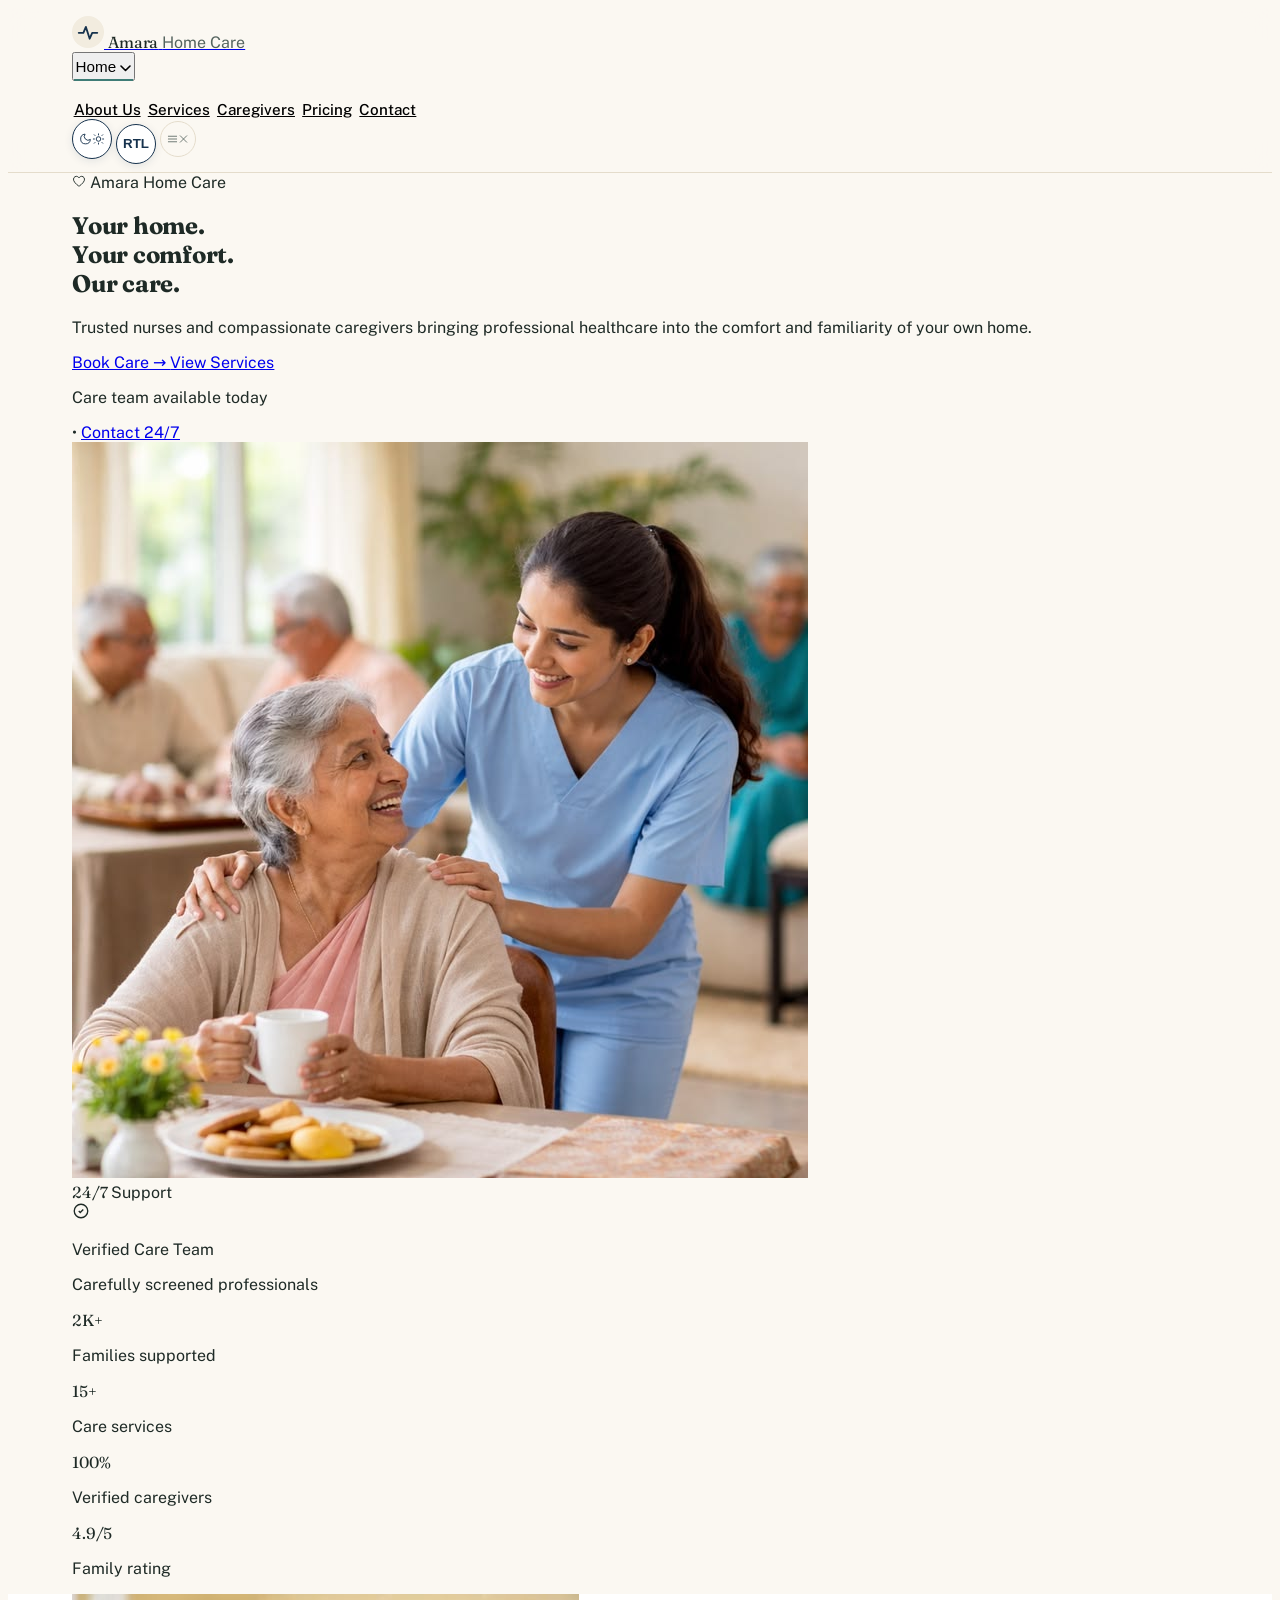
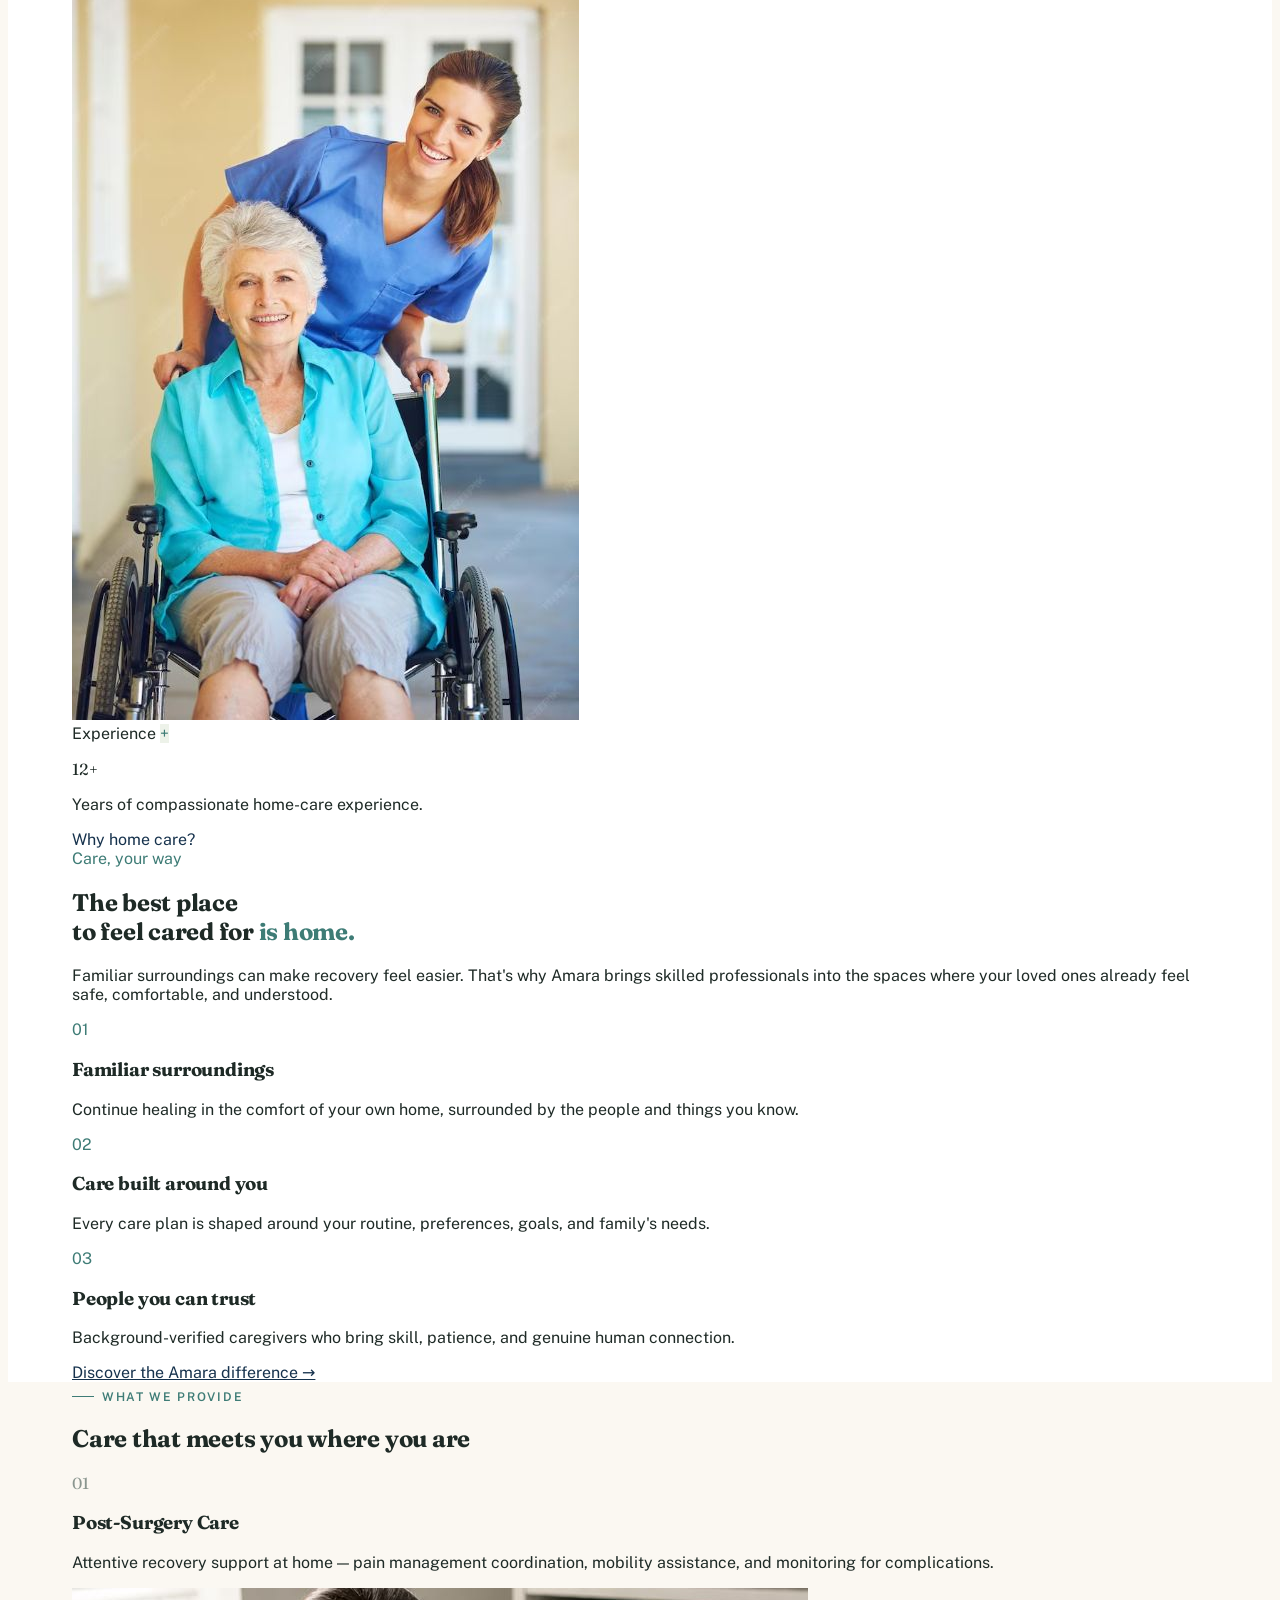
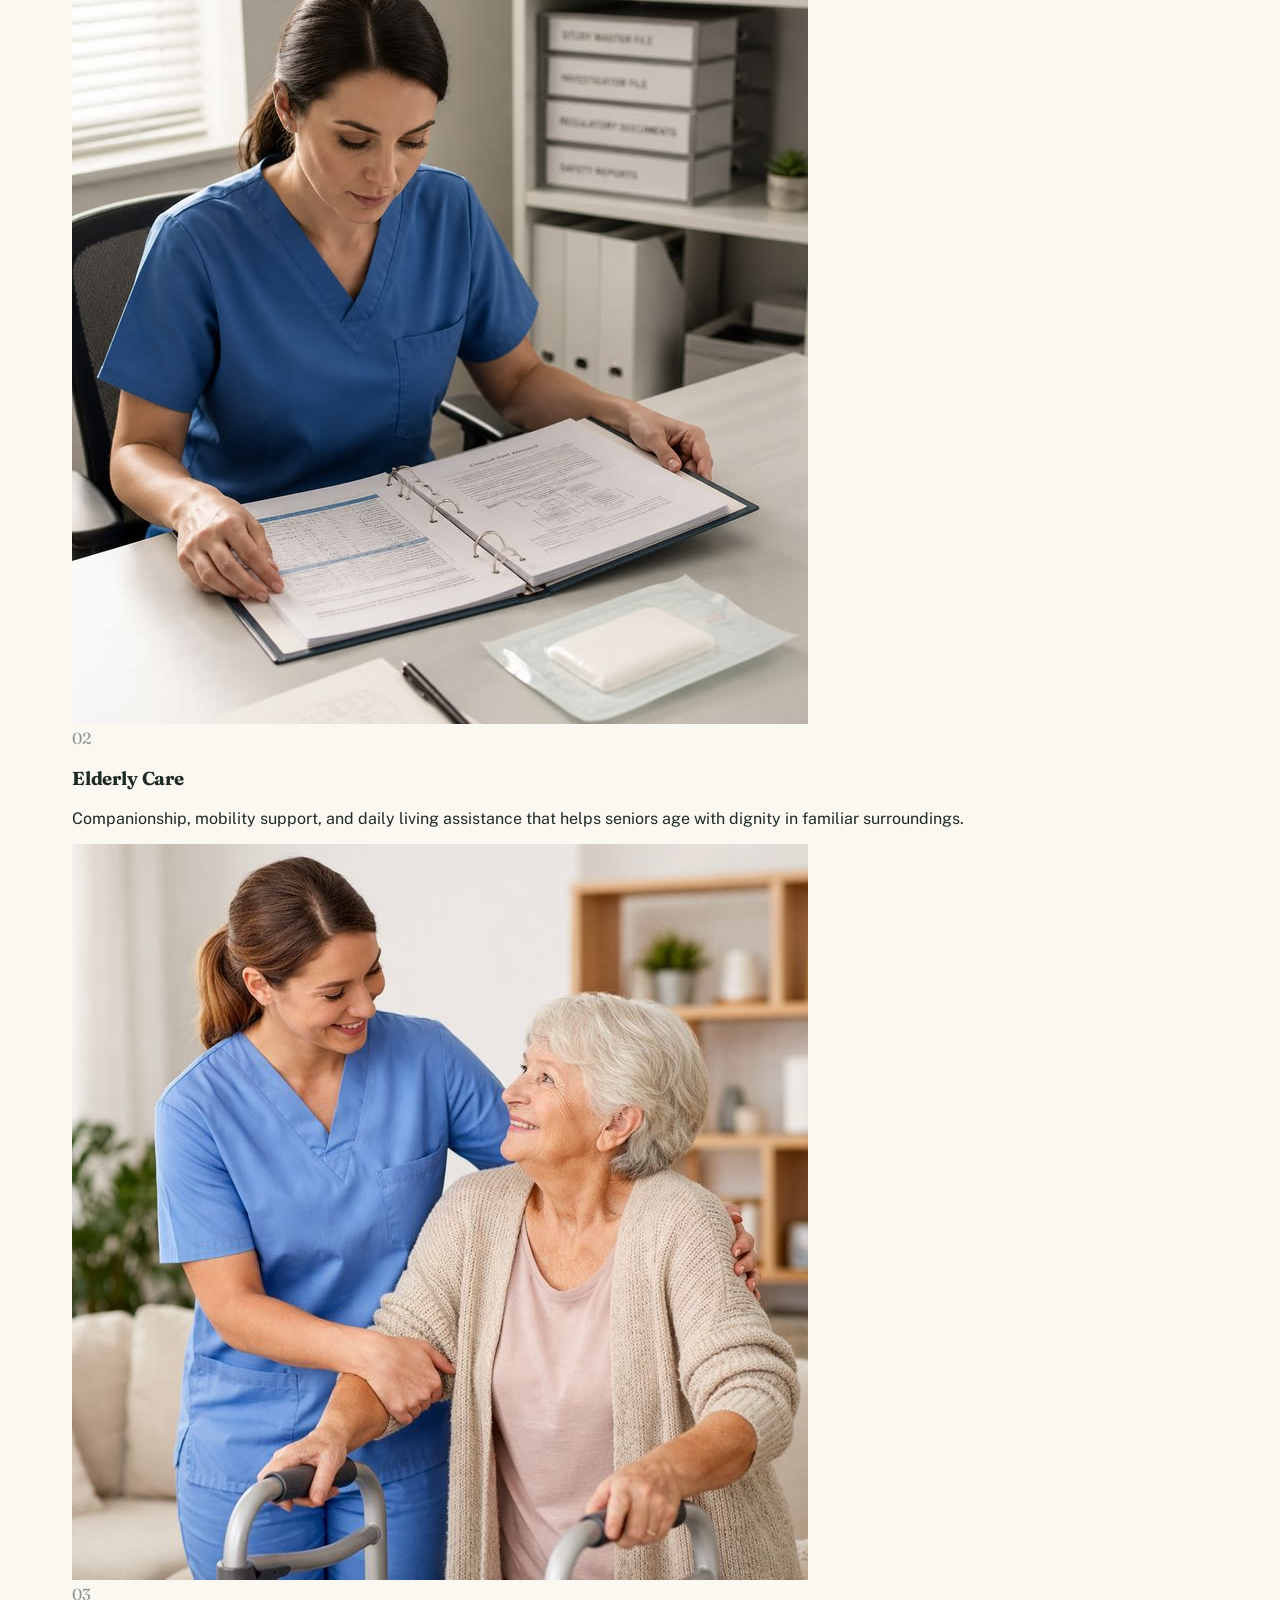
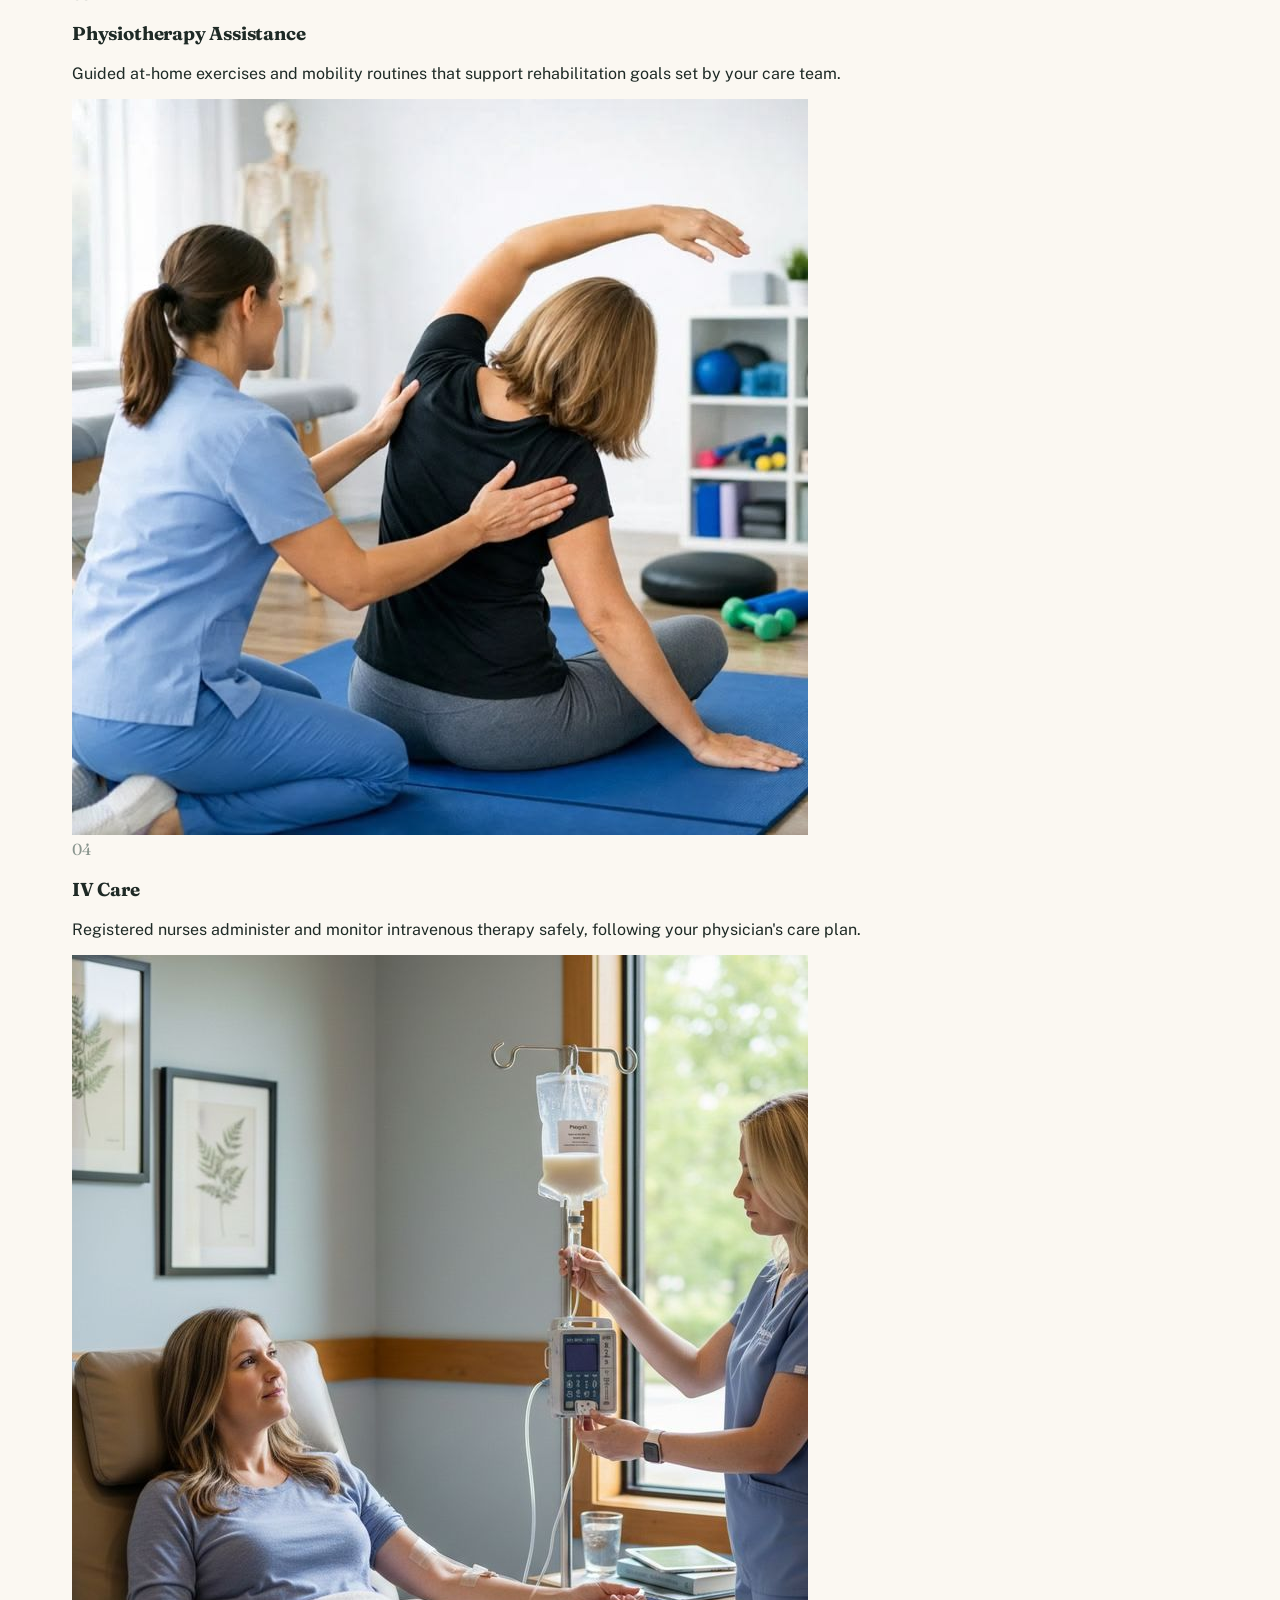
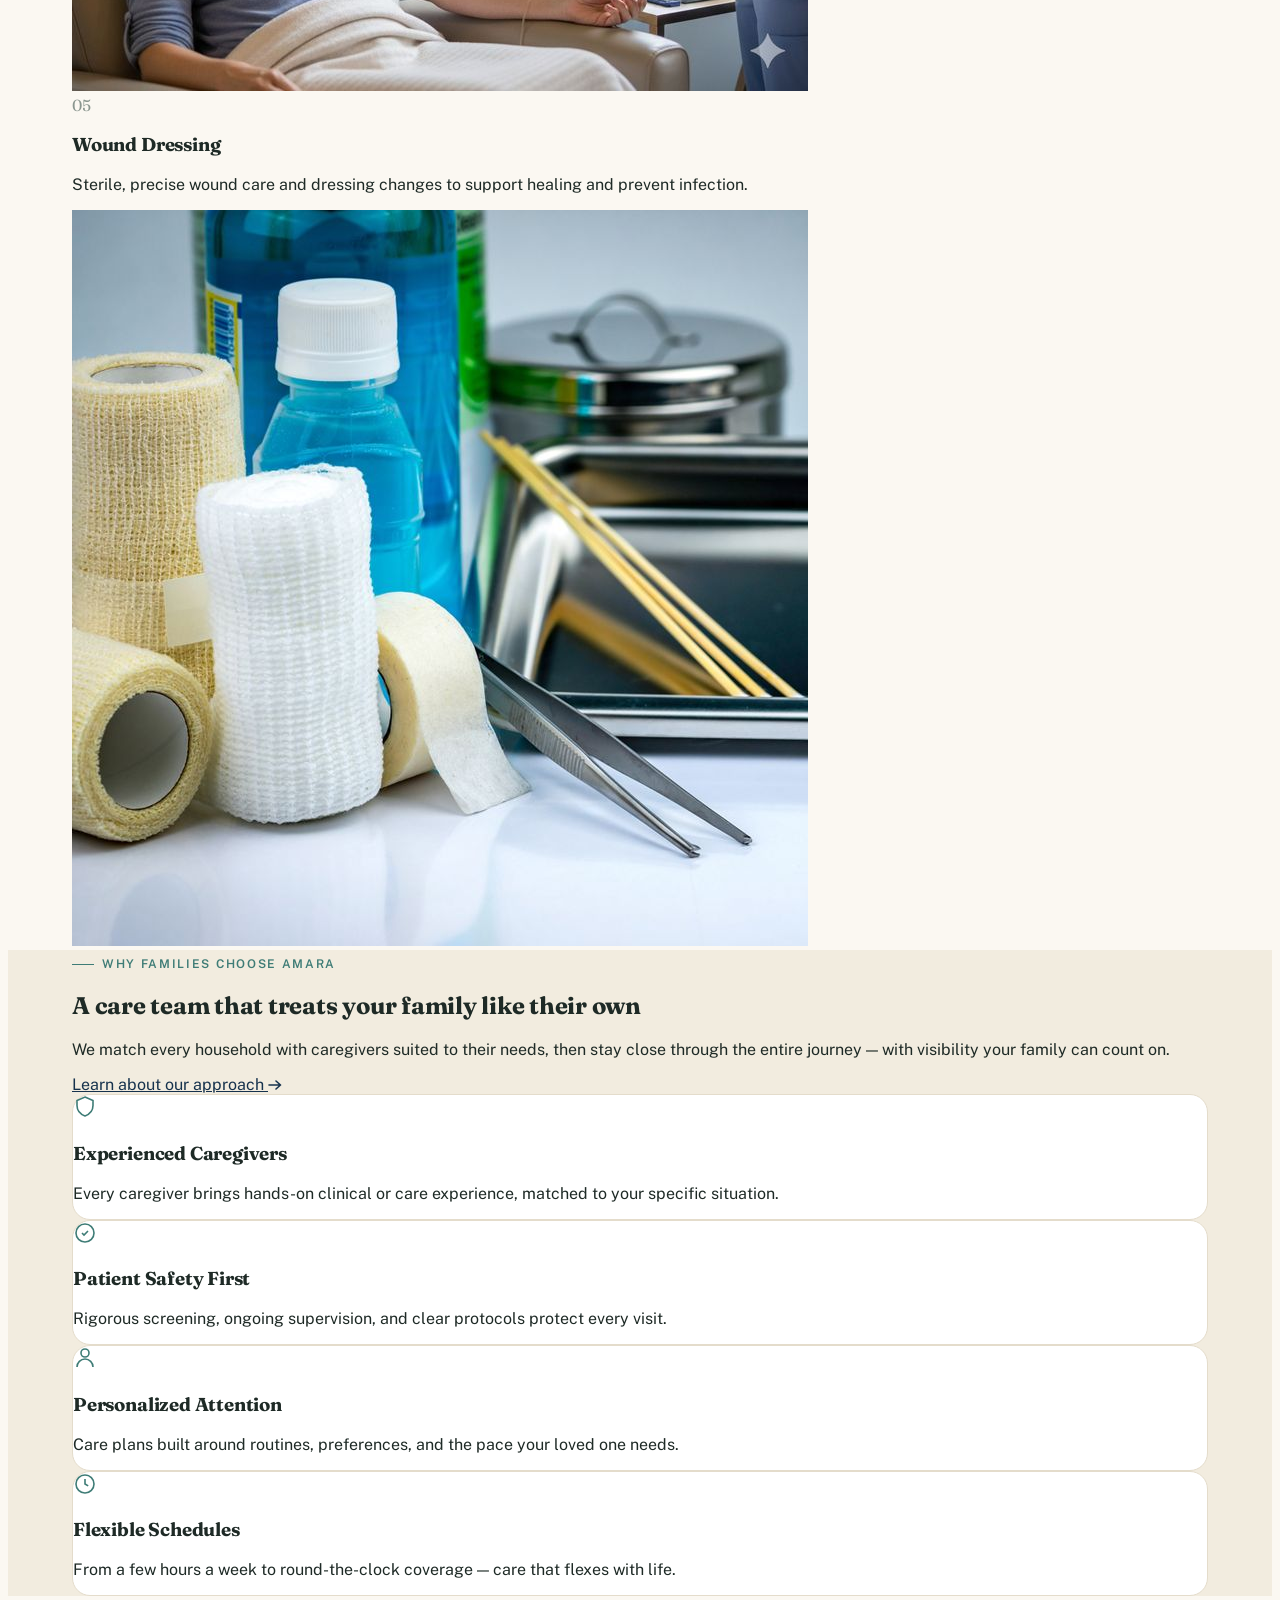
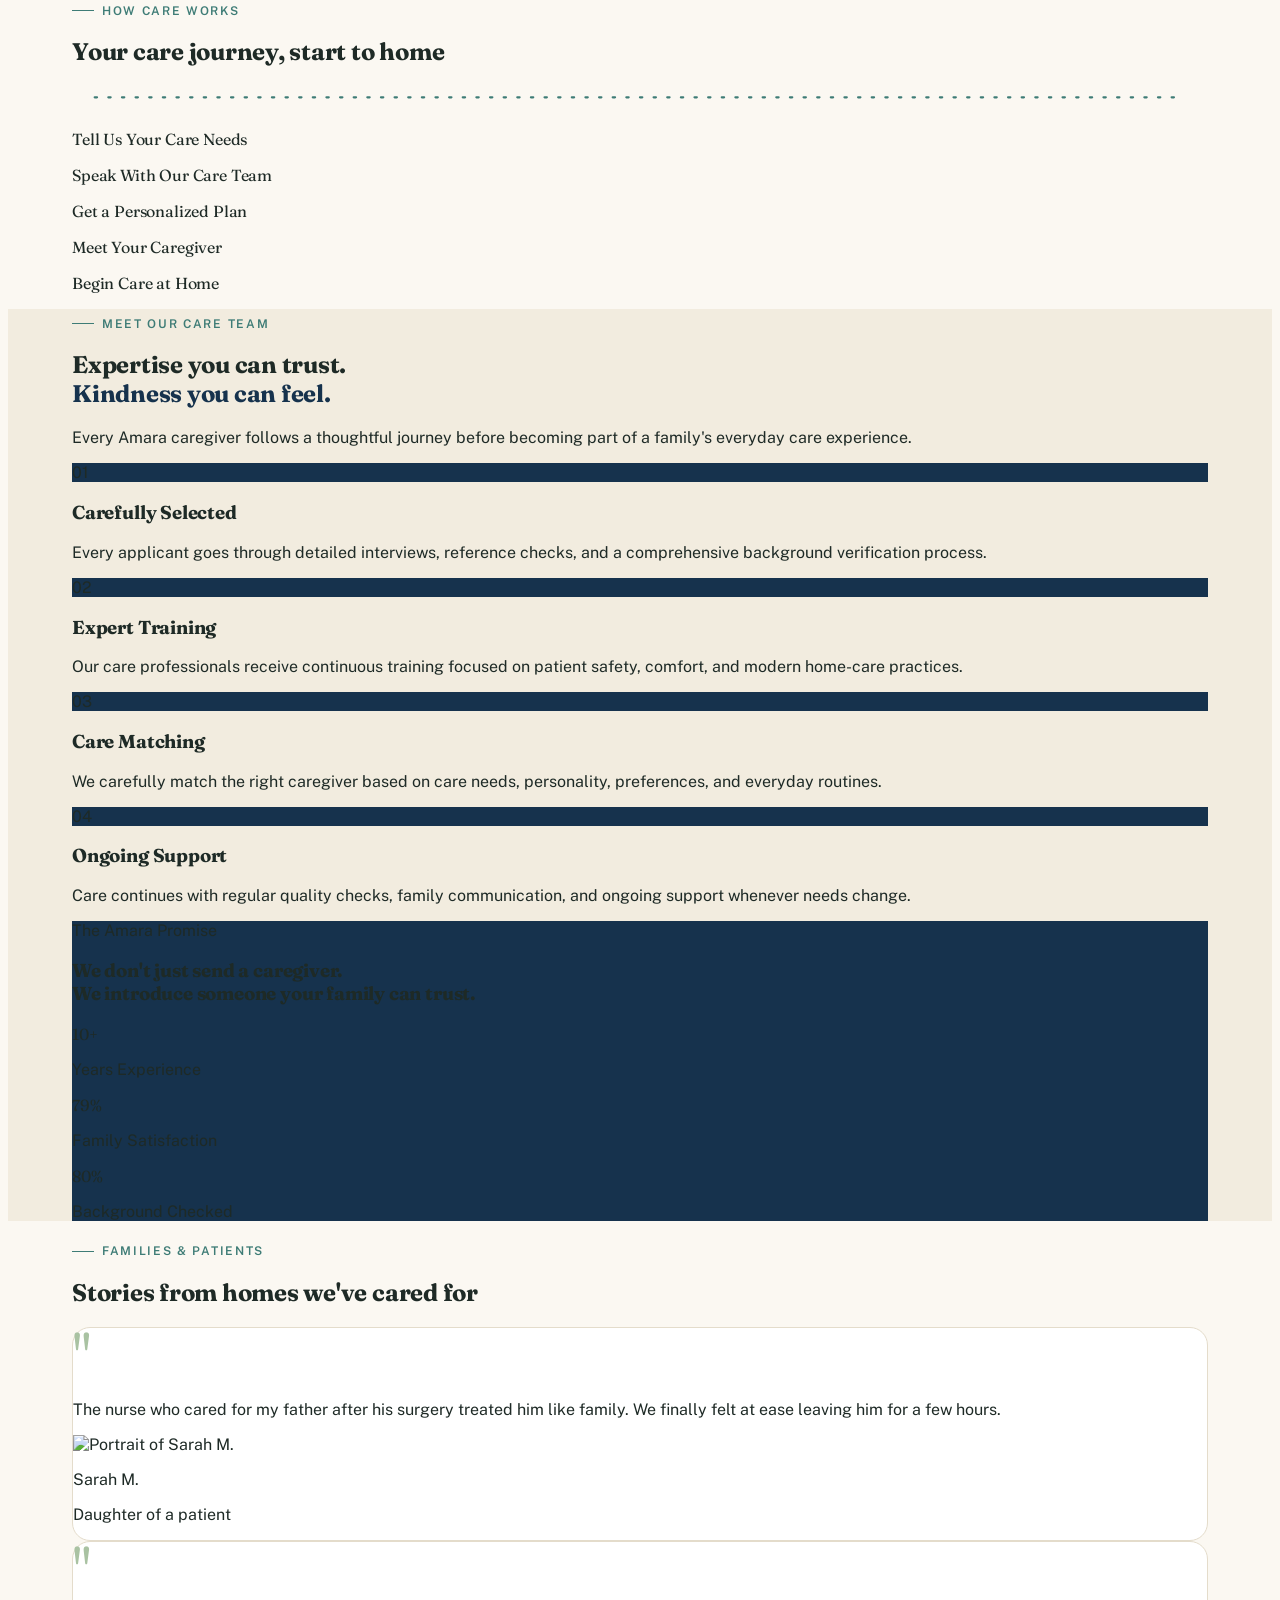
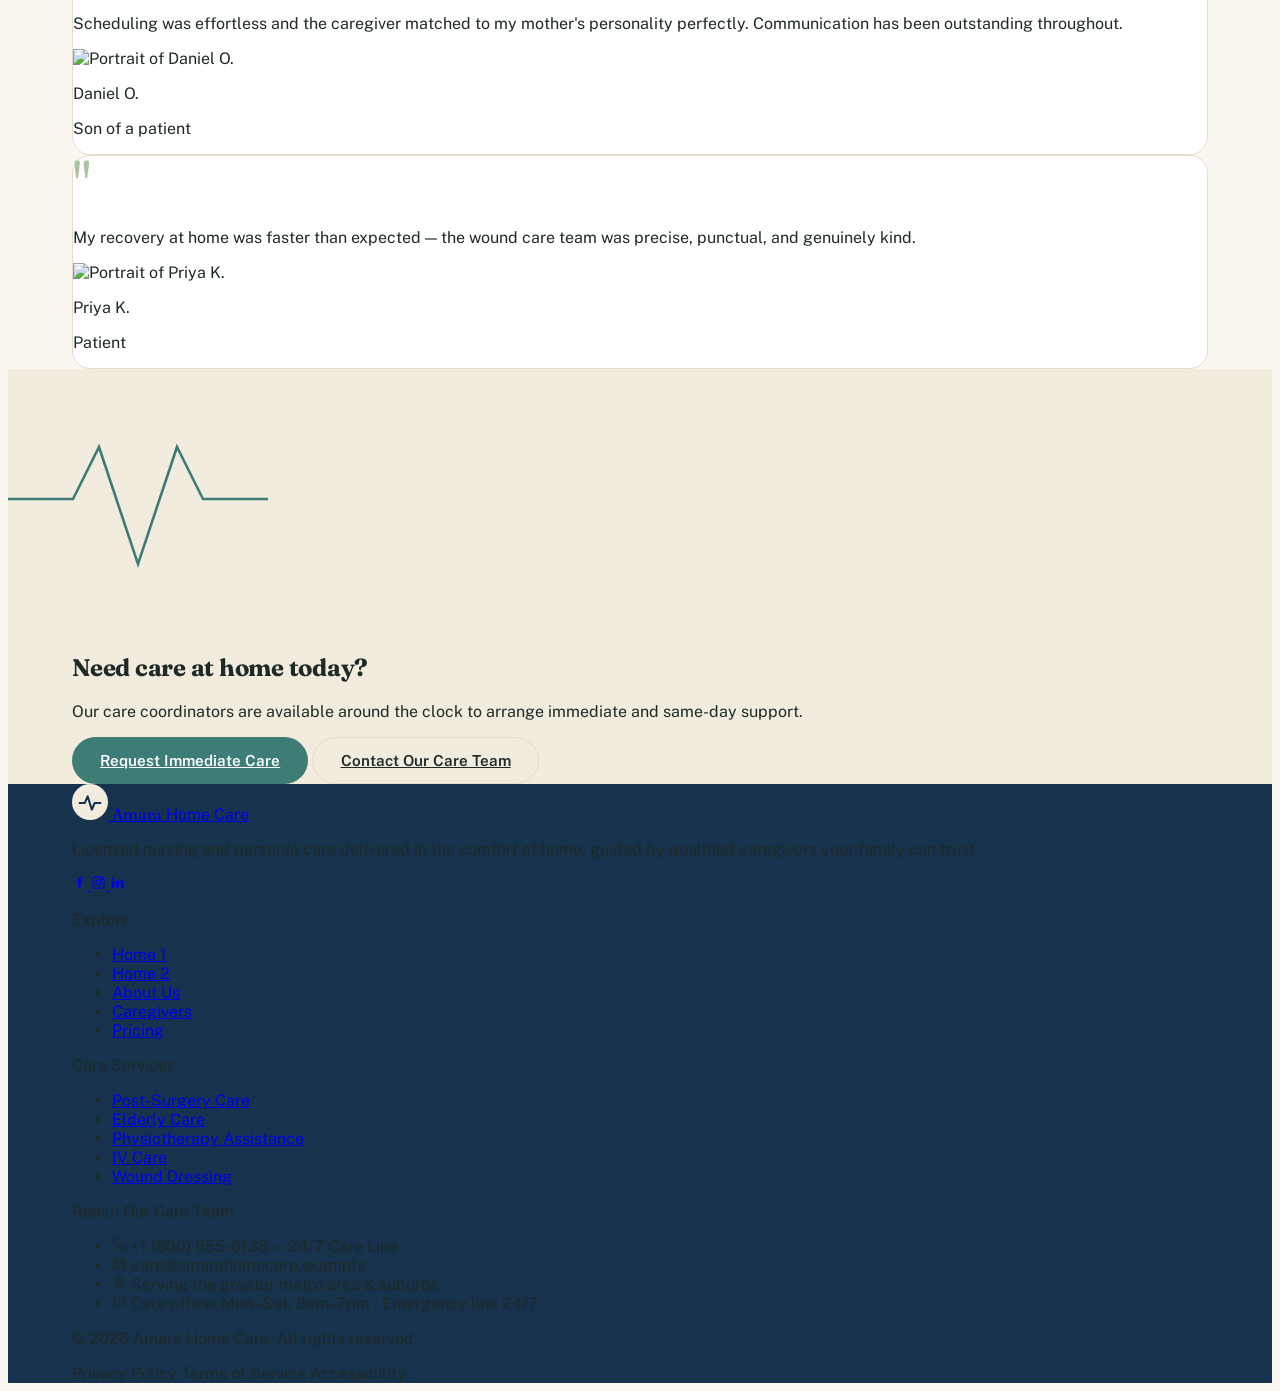
==== index.html @ 9d8cf67d "first commit" ====
<!DOCTYPE html>
<html lang="en" dir="ltr">

<head>
  <meta charset="UTF-8" />
  <meta name="viewport" content="width=device-width, initial-scale=1.0" />
  <title>Home · Amara Home Care</title>
  <meta name="description"
    content="Professional in-home nursing and personal care. Licensed, background-verified caregivers for post-surgery, elderly, and daily care support." />
  <link rel="icon"
    href="data:image/svg+xml,<svg xmlns=%22http://www.w3.org/2000/svg%22 viewBox=%220 0 32 32%22><circle cx=%2216%22 cy=%2216%22 r=%2216%22 fill=%22%2316324D%22/><path d=%22M6 17h5l2.5-6 4 12 2.5-6H26%22 stroke=%22%233E7C76%22 stroke-width=%222%22 fill=%22none%22 stroke-linecap=%22round%22 stroke-linejoin=%22round%22/></svg>" />

  <link rel="preconnect" href="https://fonts.googleapis.com" />
  <link rel="preconnect" href="https://fonts.gstatic.com" crossorigin />
  <link
    href="https://fonts.googleapis.com/css2?family=Fraunces:ital,opsz,wght@0,9..144,400;0,9..144,500;0,9..144,600;0,9..144,700;1,9..144,500&family=Public+Sans:wght@400;500;600;700;800&display=swap"
    rel="stylesheet" />

  <script src="https://cdn.tailwindcss.com"></script>
  <script>
    tailwind.config = {
      darkMode: 'class',
      theme: {
        extend: {
          colors: {
            bg: 'var(--bg)', surface: 'var(--surface)', ink: 'var(--ink)',
            navy: 'var(--navy)', teal: 'var(--teal)', sage: 'var(--sage)', clay: 'var(--clay)'
          },
          fontFamily: {
            display: ['Fraunces', 'ui-serif', 'serif'],
            sans: ['Public Sans', 'ui-sans-serif', 'sans-serif']
          },
          maxWidth: { '8xl': '1280px' }
        }
      }
    };
  </script>

  <link rel="stylesheet" href="assets/css/style.css" />
  <link rel="stylesheet" href="assets/css/responsive.css" />

</head>

<body class="bg-bg text-ink font-sans">
  <div id="page-loader" aria-hidden="true">
    <svg width="180" height="60" viewBox="0 0 180 60" fill="none" xmlns="http://www.w3.org/2000/svg">
      <path class="thread-path thread-line" d="M5 30 H55 L70 10 L90 50 L105 30 H175" />
      <circle class="thread-dot" cx="70" cy="10" r="3.5" />
      <circle class="thread-dot-alt" cx="90" cy="50" r="3.5" />
    </svg>
    <span class="loader-word">Amara Home Care</span>
  </div>

  <header id="site-header">
    <div class="container-x">
      <div class="header-row flex items-center justify-between gap-4 py-4">

        <!-- Logo -->
        <a href="index.html" class="flex items-center gap-3 shrink-0">
          <svg width="36" height="36" viewBox="0 0 38 38" fill="none" xmlns="http://www.w3.org/2000/svg">
            <circle cx="19" cy="19" r="19" fill="#F2ECDF" />
            <path d="M8 20h5.5l3-7 4.5 14 3-7H30" stroke="#16324D" stroke-width="2.2" fill="none" stroke-linecap="round"
              stroke-linejoin="round" />
          </svg>
          <span class="leading-tight">
            <span class="block font-display text-lg font-semibold text-ink">Amara</span>
            <span class="block text-[11px] tracking-[0.18em] uppercase text-soft -mt-0.5">Home Care</span>
          </span>
        </a>

        <!-- Desktop nav -->
        <nav class="hidden lg:flex items-center gap-8 mx-auto" aria-label="Primary">
          <div class="dropdown-wrap relative">
            <button class="nav-link active flex items-center gap-1.5" aria-haspopup="true">
              Home
              <svg width="11" height="7" viewBox="0 0 11 7" fill="none">
                <path d="M1 1l4.5 4.5L10 1" stroke="currentColor" stroke-width="1.6" stroke-linecap="round"
                  stroke-linejoin="round" />
              </svg>
            </button>
            <div class="dropdown-panel absolute top-full left-1/2 -translate-x-1/2 pt-4 w-64">
              <div class="bg-surface border border-line rounded-2xl shadow-lg p-2">
                <a href="index.html"
                  class="flex items-start gap-3 p-3 rounded-xl nav-link active hover:bg-alt transition-colors">
                  <span class="mt-1 w-2 h-2 rounded-full bg-teal shrink-0"></span>
                  <span>
                    <span class="block text-sm font-semibold text:black dark:text-white">Home 1 — Trusted Care</span>
                    <span class="block text-xs text:mute mt-0.5">Warm, editorial introduction</span>
                  </span>
                </a>
                <a href="home-2.html" class="flex items-start gap-3 p-3 rounded-xl hover:bg-alt transition-colors">
                  <span class="mt-1 w-2 h-2 rounded-full bg-sage shrink-0"></span>
                  <span>
                    <span class="block text-sm font-semibold text:black dark:text-white">Home 2 — Modern Care</span>
                    <span class="block text-xs text:mute mt-0.5">Bold, story-driven layout</span>
                  </span>
                </a>
              </div>
            </div>
          </div>
          <a href="about.html" class="nav-link text:black dark:text-white ">About Us</a>
          <a href="services.html" class="nav-link text:black dark:text-white">Services</a>
          <a href="caregivers.html" class="nav-link text:black dark:text-white">Caregivers</a>
          <a href="pricing.html" class="nav-link text:black dark:text-white">Pricing</a>
          <a href="contact.html" class="nav-link text:black dark:text-white">Contact</a>
        </nav>

        <!-- Right controls -->
        <div class="flex items-center gap-2.5 shrink-0">
          <button type="button" data-theme-toggle aria-pressed="false" aria-label="Toggle dark mode"
            class="icon-toggle hidden sm:inline-flex">
            <svg class="dark:hidden" width="18" height="18" viewBox="0 0 24 24" fill="none">
              <path d="M21 12.8A9 9 0 1111.2 3 7 7 0 0021 12.8z" stroke="currentColor" stroke-width="1.7"
                stroke-linejoin="round" />
            </svg>
            <svg class="hidden dark:block" width="18" height="18" viewBox="0 0 24 24" fill="none">
              <circle cx="12" cy="12" r="4.2" stroke="currentColor" stroke-width="1.7" />
              <path
                d="M12 2.5v2M12 19.5v2M4.2 4.2l1.4 1.4M18.4 18.4l1.4 1.4M2.5 12h2M19.5 12h2M4.2 19.8l1.4-1.4M18.4 5.6l1.4-1.4"
                stroke="currentColor" stroke-width="1.7" stroke-linecap="round" />
            </svg>
          </button>
          <button type="button" data-dir-toggle aria-label="Toggle text direction"
            class="icon-toggle hidden sm:inline-flex text-[11px] font-semibold">
            <span data-dir-label>RTL</span>
          </button>
          <!-- Mobile menu toggle -->
          <button type="button" data-menu-toggle aria-expanded="false" aria-controls="mobile-menu"
            aria-label="Toggle menu" class="icon-toggle lg:hidden">
            <svg data-menu-icon-open width="18" height="18" viewBox="0 0 24 24" fill="none">
              <path d="M3 6h18M3 12h18M3 18h18" stroke="currentColor" stroke-width="1.8" stroke-linecap="round" />
            </svg>
            <svg data-menu-icon-close class="hidden" width="18" height="18" viewBox="0 0 24 24" fill="none">
              <path d="M5 5l14 14M19 5L5 19" stroke="currentColor" stroke-width="1.8" stroke-linecap="round" />
            </svg>
          </button>
        </div>
      </div>

      <!-- Mobile menu -->
      <div id="mobile-menu" class="lg:hidden">
        <nav class="flex flex-col gap-1 pb-6 pt-2 border-t border-line" aria-label="Mobile primary">
          <button type="button" data-mobile-home-toggle
            class="flex items-center justify-between py-3 nav-link active text-sm font-semibold text:black dark:text-white">
            Home
            <svg data-chevron class="transition-transform duration-200" width="11" height="7" viewBox="0 0 11 7"
              fill="none">
              <path d="M1 1l4.5 4.5L10 1" stroke="currentColor" stroke-width="1.6" stroke-linecap="round"
                stroke-linejoin="round" />
            </svg>
          </button>
          <div data-mobile-home-panel class="hidden pl-4 pb-2 flex flex-col gap-1">
            <a href="index.html" class="py-2.5 text-sm text:black dark:text-white nav-link active">Home 1 — Trusted
              Care</a>
            <a href="home-2.html" class="py-2.5 text-sm text:black dark:text-white">Home 2 — Modern Care</a>
          </div>
          <a href="about.html" class="py-3 text-sm font-semibold text:black dark:text-white border-t border-line">About
            Us</a>
          <a href="services.html"
            class="py-3 text-sm font-semibold text:black dark:text-white border-t border-line">Services</a>
          <a href="caregivers.html"
            class="py-3 text-sm font-semibold text:black dark:text-white border-t border-line">Caregivers</a>
          <a href="pricing.html"
            class="py-3 text-sm font-semibold text:black dark:text-white border-t border-line">Pricing</a>
          <a href="contact.html"
            class="py-3 text-sm font-semibold text:black dark:text-white border-t border-line">Contact</a>

          <div class="flex items-center gap-3 pt-4 border-t border-line mt-2">
            <button type="button" data-theme-toggle class="icon-toggle">
              <svg class="dark:hidden" width="18" height="18" viewBox="0 0 24 24" fill="none">
                <path d="M21 12.8A9 9 0 1111.2 3 7 7 0 0021 12.8z" stroke="currentColor" stroke-width="1.7"
                  stroke-linejoin="round" />
              </svg>
              <svg class="hidden dark:block" width="18" height="18" viewBox="0 0 24 24" fill="none">
                <circle cx="12" cy="12" r="4.2" stroke="currentColor" stroke-width="1.7" />
                <path
                  d="M12 2.5v2M12 19.5v2M4.2 4.2l1.4 1.4M18.4 18.4l1.4 1.4M2.5 12h2M19.5 12h2M4.2 19.8l1.4-1.4M18.4 5.6l1.4-1.4"
                  stroke="currentColor" stroke-width="1.7" stroke-linecap="round" />
              </svg>
            </button>
            <button type="button" data-dir-toggle class="icon-toggle text-[11px] font-semibold">
              <span data-dir-label>RTL</span>
            </button>
          </div>
        </nav>
      </div>
    </div>
  </header>

  <main>
    <!-- ============ SECTION 1 — HERO ============ -->

    <!-- ========================================================= -->
    <!-- AMARA — FULLY RESPONSIVE PREMIUM HERO -->
    <!-- ========================================================= -->
    <section class="relative overflow-hidden bg-[#102522] text-white
         py-14 sm:py-16 md:py-20 lg:min-h-[800px] lg:py-0">

      <!-- ======================================================= -->
      <!-- BACKGROUND DECORATIONS -->
      <!-- ======================================================= -->
      <div class="pointer-events-none absolute inset-0 overflow-hidden">

        <!-- Desktop Rings -->
        <div class="absolute -right-40 top-1/2 hidden h-[620px] w-[620px]
             -translate-y-1/2 rounded-full border border-white/10
             lg:block"></div>

        <div class="absolute -right-20 top-1/2 hidden h-[470px] w-[470px]
             -translate-y-1/2 rounded-full border border-white/10
             lg:block"></div>


        <!-- Tablet Ring -->
        <div class="absolute -right-32 top-1/2 hidden h-[430px] w-[430px]
             -translate-y-1/2 rounded-full border border-white/10
             md:block lg:hidden"></div>


        <!-- Mobile subtle ring -->
        <div class="absolute -right-28 top-24 h-[260px] w-[260px]
             rounded-full border border-white/5
             sm:h-[320px] sm:w-[320px]"></div>


        <!-- Decorative dots -->
        <div class="absolute right-6 top-16 h-1.5 w-1.5 rounded-full bg-[#C98D70]
             sm:right-10 sm:top-20 sm:h-2 sm:w-2"></div>

        <div class="absolute bottom-20 left-[35%] h-1.5 w-1.5 rounded-full bg-white/30
             sm:h-2 sm:w-2"></div>

        <div class="absolute left-5 top-1/2 h-1 w-1 rounded-full bg-[#AFC8BE]/50
             sm:left-10"></div>

      </div>



      <!-- ======================================================= -->
      <!-- CONTAINER -->
      <!-- ======================================================= -->
      <div class="container-x relative z-10
           lg:flex lg:min-h-[720px] lg:flex-col lg:justify-center">

        <div class="grid items-center
             gap-14
             sm:gap-16
             md:gap-20
             lg:grid-cols-12
             lg:gap-6">


          <!-- =================================================== -->
          <!-- LEFT CONTENT -->
          <!-- =================================================== -->
          <div class="order-1 lg:col-span-6 reveal">

            <!-- Eyebrow -->
            <div class="flex items-center gap-3">

              <span class="flex h-8 w-8 shrink-0 items-center justify-center
                   rounded-full border border-white/20
                   sm:h-9 sm:w-9">

                <svg width="14" height="14" viewBox="0 0 24 24" fill="none" stroke="currentColor" stroke-width="1.6">
                  <path
                    d="M12 21s-7-4.5-9-9.5C1.5 7.5 4 4 7.5 4c2 0 3.5 1.2 4.5 2.7C13 5.2 14.5 4 16.5 4 20 4 22.5 7.5 21 11.5 19 16.5 12 21 12 21Z" />
                </svg>

              </span>

              <span class="text-[10px] font-semibold uppercase tracking-[0.18em]
                   text-white/80
                   sm:text-xs sm:tracking-[0.22em]">
                Amara Home Care
              </span>

            </div>



            <!-- ================================================= -->
            <!-- HEADING -->
            <!-- ================================================= -->
            <h1 class="mt-6 max-w-2xl font-display font-semibold
                 leading-[1.04] tracking-tight
                 text-4xl
                 sm:mt-7 sm:text-4xl
                 md:text-4xl
                 lg:mt-8 lg:text-[4rem] lg:leading-[1.02]">

              Your home.

              <br />

              <span class="text-[#AFC8BE]">
                Your comfort.
              </span>

              <br />

              <span class="italic text-[#D59A7B]">
                Our care.
              </span>

            </h1>



            <!-- ================================================= -->
            <!-- DESCRIPTION -->
            <!-- ================================================= -->
            <p class="mt-6 max-w-xl text-sm leading-7 text-white
                 sm:mt-7 sm:text-base sm:leading-8
                 lg:text-lg">
              Trusted nurses and compassionate caregivers bringing
              professional healthcare into the comfort and familiarity
              of your own home.
            </p>



            <!-- ================================================= -->
            <!-- BUTTONS -->
            <!-- ================================================= -->
            <div class="mt-8 flex flex-col gap-3
                 xs:flex-row
                 sm:mt-9 sm:flex-row sm:gap-4">

              <!-- Primary -->
              <a href="contact.html" class="group inline-flex w-full items-center justify-center
                   gap-3 rounded-full bg-white
                   px-5 py-3.5
                   text-sm font-semibold text-[#102522]
                   transition duration-300
                   hover:-translate-y-1
                   hover:bg-[#AFC8BE]
                   sm:w-auto sm:px-6">

                Book Care

                <span class="flex h-7 w-7 shrink-0 items-center justify-center
                     rounded-full bg-[#102522] text-white
                     transition group-hover:translate-x-1">
                  →
                </span>

              </a>


              <!-- Secondary -->
              <a href="services.html" class="inline-flex w-full items-center justify-center
                   rounded-full border border-white/20
                   px-5 py-3.5
                   text-sm font-semibold text-white
                   transition duration-300
                   hover:border-white/50
                   hover:bg-white/5
                   sm:w-auto sm:px-6">
                View Services
              </a>

            </div>



            <!-- ================================================= -->
            <!-- AVAILABILITY -->
            <!-- ================================================= -->
            <div class="mt-8 flex flex-wrap items-center gap-x-3 gap-y-2
                 sm:mt-10">

              <span class="relative flex h-2.5 w-2.5 shrink-0">

                <span class="absolute inline-flex h-full w-full animate-ping
                     rounded-full bg-[#D59A7B] opacity-60"></span>

                <span class="relative inline-flex h-2.5 w-2.5 rounded-full
                     bg-[#D59A7B]"></span>

              </span>


              <p class="text-xs text-white sm:text-sm">
                Care team available today
              </p>


              <span class="text-white">
                •
              </span>


              <a href="contact.html" class="text-xs font-semibold text-white underline
                   underline-offset-4 sm:text-sm">
                Contact 24/7
              </a>

            </div>

          </div>



          <!-- =================================================== -->
          <!-- RIGHT VISUAL -->
          <!-- =================================================== -->
          <div class="order-2 flex justify-center
               lg:col-span-6 lg:justify-end
               reveal reveal-delay-2">

            <!-- Visual Wrapper -->
            <div class="relative
                 h-[min(310px,calc(100vw-32px))] w-[min(310px,calc(100vw-32px))]
                 sm:h-[400px] sm:w-[400px]
                 md:h-[470px] md:w-[470px]
                 lg:h-[520px] lg:w-[520px]">


              <!-- ================================================= -->
              <!-- OUTER RING -->
              <!-- ================================================= -->
              <div class="absolute inset-0 rounded-full border border-white/10"></div>


              <!-- ================================================= -->
              <!-- INNER RING -->
              <!-- ================================================= -->
              <div class="absolute inset-[28px]
                   rounded-full border border-white/10
                   sm:inset-[35px]
                   md:inset-[40px]"></div>


              <!-- ================================================= -->
              <!-- IMAGE -->
              <!-- ================================================= -->
              <div class="absolute left-1/2 top-1/2
                   h-[220px] w-[220px]
                   -translate-x-1/2 -translate-y-1/2
                   overflow-hidden rounded-full
                   border-[7px] border-[#1B332F]
                   shadow-2xl
                   sm:h-[290px] sm:w-[290px] sm:border-[8px]
                   md:h-[340px] md:w-[340px]
                   lg:h-[380px] lg:w-[380px] lg:border-[10px]">

                <img src="assets/images/p1.jpg" alt="Caring home healthcare professional"
                  class="h-full w-full object-cover" />

              </div>



              <!-- ================================================= -->
              <!-- 24/7 BADGE -->
              <!-- ================================================= -->
              <div class="absolute left-0 top-8
                   flex h-16 w-16 flex-col items-center justify-center
                   rounded-full bg-[#D59A7B]
                   text-[#102522] shadow-xl
                   sm:left-1 sm:top-12
                   sm:h-20 sm:w-20">

                <span class="font-display text-base font-semibold
                     sm:text-xl">
                  24/7
                </span>

                <span class="text-[8px] font-bold uppercase tracking-wider
                     sm:text-[9px]">
                  Support
                </span>

              </div>



              <!-- ================================================= -->
              <!-- VERIFIED CARD -->
              <!-- ================================================= -->
              <div class="absolute bottom-0 left-1/2
                   flex w-[205px]
                   -translate-x-1/2
                   items-center gap-2.5
                   rounded-2xl border border-white/10
                   bg-[#18332F]/95
                   px-3 py-3
                   shadow-xl backdrop-blur-md
                   sm:bottom-3 sm:right-[-10px]
                   sm:left-auto sm:w-[225px]
                   sm:translate-x-0 sm:gap-3 sm:px-4 sm:py-3">

                <div class="flex h-9 w-9 shrink-0 items-center justify-center
                     rounded-full bg-[#AFC8BE] text-[#102522]
                     sm:h-10 sm:w-10">

                  <svg width="18" height="18" viewBox="0 0 24 24" fill="none" stroke="currentColor" stroke-width="1.8">
                    <path d="M9 12l2 2 4-4" />
                    <circle cx="12" cy="12" r="9" />
                  </svg>

                </div>


                <div class="min-w-0">

                  <p class="truncate text-[11px] font-semibold text-white
                       sm:text-xs">
                    Verified Care Team
                  </p>

                  <p class="mt-0.5 text-[9px] leading-4 text-white/50
                       sm:text-[10px]">
                    Carefully screened professionals
                  </p>

                </div>

              </div>



              <!-- ================================================= -->
              <!-- DECORATIVE DOT -->
              <!-- ================================================= -->
              <div class="absolute right-8 top-3 h-2.5 w-2.5 rounded-full
                   bg-[#AFC8BE]
                   sm:right-12 sm:top-5 sm:h-3 sm:w-3"></div>


            </div>

          </div>

        </div>



        <!-- ===================================================== -->
        <!-- BOTTOM INFORMATION BAR -->
        <!-- ===================================================== -->
        <div class="mt-14 border-t border-white/10 pt-6
             sm:mt-16 sm:pt-7
             lg:mt-12">

          <div class="grid grid-cols-2 gap-x-6 gap-y-7
               sm:grid-cols-4 sm:gap-0">


            <!-- Stat 01 -->
            <div class="sm:border-r sm:border-white/10 sm:px-5
                 lg:px-8 lg:first:pl-0">

              <p class="font-display text-2xl font-semibold
                   sm:text-3xl">
                2K+
              </p>

              <p class="mt-1 text-[10px] text-white sm:text-[11px]">
                Families supported
              </p>

            </div>



            <!-- Stat 02 -->
            <div class="sm:border-r sm:border-white/10 sm:px-5
                 lg:px-8">

              <p class="font-display text-2xl font-semibold
                   sm:text-3xl">
                15+
              </p>

              <p class="mt-1 text-[10px] text-white sm:text-[11px]">
                Care services
              </p>

            </div>



            <!-- Stat 03 -->
            <div class="sm:border-r sm:border-white/10 sm:px-5
                 lg:px-8">

              <p class="font-display text-2xl font-semibold
                   sm:text-3xl">
                100%
              </p>

              <p class="mt-1 text-[10px] text-white sm:text-[11px]">
                Verified caregivers
              </p>

            </div>



            <!-- Stat 04 -->
            <div class="sm:px-5
                 lg:px-8">

              <p class="font-display text-2xl font-semibold
                   sm:text-3xl">
                4.9/5
              </p>

              <p class="mt-1 text-[10px] text-white sm:text-[11px]">
                Family rating
              </p>

            </div>

          </div>

        </div>

      </div>

    </section>


    <!-- ========================================================= -->
    <!-- SECTION 2 — WHY HOME CARE -->
    <!-- ========================================================= -->
    <section class="relative overflow-hidden bg-surface py-16 sm:py-20 lg:py-28">

      <div class="container-x">

        <div class="grid items-center gap-14 lg:grid-cols-12 lg:gap-20">


          <!-- ================================================= -->
          <!-- LEFT VISUAL -->
          <!-- ================================================= -->
          <div class="relative lg:col-span-5 reveal">

            <!-- Main Image -->
            <div class="relative overflow-hidden rounded-[1.5rem] sm:rounded-[2rem]">

              <img src="assets/images/p2.jpg" alt="Caregiver helping an elderly woman at home" class="h-[380px] w-full object-cover
                   sm:h-[480px]
                   md:h-[540px]
                   lg:h-[570px]" />

              <!-- Image Overlay -->
              <div class="absolute inset-0
                   bg-gradient-to-t from-black/35 via-transparent to-transparent"></div>

            </div>


            <!-- ================================================= -->
            <!-- EXPERIENCE BADGE -->
            <!-- ================================================= -->
            <div class="absolute -bottom-6 right-3
                 w-[175px]
                 rounded-2xl
                 border border-line
                 bg-surface
                 p-4
                 shadow-xl
                 sm:-right-5
                 sm:-bottom-7
                 sm:w-[190px]
                 sm:p-5">

              <div class="flex items-center justify-between gap-3">

                <span class="text-[10px] font-semibold uppercase
                     tracking-[0.15em] text-black dark:text-white
                     sm:text-xs">
                  Experience
                </span>

                <span class="flex h-7 w-7 shrink-0 items-center justify-center
                     rounded-full bg-sage-soft text-teal
                     sm:h-8 sm:w-8">
                  +
                </span>

              </div>


              <p class="mt-2 font-display text-3xl font-semibold text-ink
                   sm:mt-3 sm:text-4xl">
                12+
              </p>


              <p class="mt-1 text-[11px] leading-5 text-black dark:text-white
                   sm:text-xs">
                Years of compassionate
                home-care experience.
              </p>

            </div>


            <!-- ================================================= -->
            <!-- IMAGE LABEL -->
            <!-- ================================================= -->
            <div class="absolute left-4 top-4
                 rounded-full
                 bg-white/90
                 px-3 py-2
                 backdrop-blur-md
                 sm:left-5 sm:top-5 sm:px-4">

              <span class="text-[9px] font-bold uppercase
                   tracking-[0.16em] text-navy
                   sm:text-[10px] sm:tracking-[0.18em]">
                Why home care?
              </span>

            </div>

          </div>



          <!-- ================================================= -->
          <!-- RIGHT CONTENT -->
          <!-- ================================================= -->
          <div class="lg:col-span-7 reveal reveal-delay-2">

            <!-- Eyebrow -->
            <span class="inline-flex items-center gap-2
                 text-[10px] font-bold uppercase
                 tracking-[0.18em] text-teal
                 sm:text-xs sm:tracking-[0.2em]">

              <span class="h-px w-6 bg-teal sm:w-8"></span>

              Care, your way

            </span>



            <!-- Heading -->
            <h2 class="mt-4 max-w-2xl font-display
                 text-3xl font-semibold
                 leading-[1.08]
                 text-ink
                 sm:mt-5 sm:text-4xl
                 md:text-5xl
                 lg:text-[4rem]
                 lg:leading-[1.05]">

              The best place
              <br class="hidden sm:block" />

              to feel cared for
              <span class="italic text-teal">
                is home.
              </span>

            </h2>



            <!-- Description -->
            <p class="mt-6 max-w-xl
                 text-sm leading-7
                 text-black dark:text-white
                 sm:mt-7 sm:text-base sm:leading-8">
              Familiar surroundings can make recovery feel easier.
              That's why Amara brings skilled professionals into the
              spaces where your loved ones already feel safe, comfortable,
              and understood.
            </p>



            <!-- ================================================= -->
            <!-- FEATURE LIST -->
            <!-- ================================================= -->
            <div class="mt-8 space-y-4 sm:mt-9 sm:space-y-5">


              <!-- ================================================= -->
              <!-- ITEM 01 -->
              <!-- ================================================= -->
              <div class="group flex gap-3
                   border-b border-line pb-4
                   sm:gap-5 sm:pb-5">

                <div class="flex h-9 w-9 shrink-0 items-center justify-center
                     rounded-full border border-teal/20
                     text-xs font-semibold text-teal
                     transition duration-300
                     group-hover:bg-teal
                     group-hover:text-white
                     sm:h-10 sm:w-10 sm:text-sm">
                  01
                </div>


                <div class="min-w-0">

                  <h3 class="text-sm font-semibold text-black dark:text-white
                       sm:text-base">
                    Familiar surroundings
                  </h3>

                  <p class="mt-1 text-xs leading-5
                       text-black dark:text-white
                       sm:text-sm sm:leading-6">
                    Continue healing in the comfort of your own home,
                    surrounded by the people and things you know.
                  </p>

                </div>

              </div>



              <!-- ================================================= -->
              <!-- ITEM 02 -->
              <!-- ================================================= -->
              <div class="group flex gap-3
                   border-b border-line pb-4
                   sm:gap-5 sm:pb-5">

                <div class="flex h-9 w-9 shrink-0 items-center justify-center
                     rounded-full border border-teal/20
                     text-xs font-semibold text-teal
                     transition duration-300
                     group-hover:bg-teal
                     group-hover:text-white
                     sm:h-10 sm:w-10 sm:text-sm">
                  02
                </div>


                <div class="min-w-0">

                  <h3 class="text-sm font-semibold text-black dark:text-white
                       sm:text-base">
                    Care built around you
                  </h3>

                  <p class="mt-1 text-xs leading-5
                       text-black dark:text-white
                       sm:text-sm sm:leading-6">
                    Every care plan is shaped around your routine,
                    preferences, goals, and family's needs.
                  </p>

                </div>

              </div>



              <!-- ================================================= -->
              <!-- ITEM 03 -->
              <!-- ================================================= -->
              <div class="group flex gap-3
                   border-b border-line pb-4
                   sm:gap-5 sm:pb-5">

                <div class="flex h-9 w-9 shrink-0 items-center justify-center
                     rounded-full border border-teal/20
                     text-xs font-semibold text-teal
                     transition duration-300
                     group-hover:bg-teal
                     group-hover:text-white
                     sm:h-10 sm:w-10 sm:text-sm">
                  03
                </div>


                <div class="min-w-0">

                  <h3 class="text-sm font-semibold text-black dark:text-white
                       sm:text-base">
                    People you can trust
                  </h3>

                  <p class="mt-1 text-xs leading-5
                       text-black dark:text-white
                       sm:text-sm sm:leading-6">
                    Background-verified caregivers who bring skill,
                    patience, and genuine human connection.
                  </p>

                </div>

              </div>

            </div>



            <!-- ================================================= -->
            <!-- CTA -->
            <!-- ================================================= -->
            <div class="mt-8 sm:mt-9">

              <a href="about.html" class="group inline-flex items-center gap-3
                   text-xs font-semibold text-navy
                   sm:text-sm">

                <span>
                  Discover the Amara difference
                </span>

                <span class="flex h-8 w-8 shrink-0 items-center justify-center
                     rounded-full border border-line
                     transition duration-300
                     group-hover:translate-x-1
                     group-hover:border-teal
                     group-hover:text-teal">
                  →
                </span>

              </a>

            </div>

          </div>

        </div>

      </div>

    </section>

    <!-- ============ SECTION 4 — CARE SERVICES (editorial alternating list) ============ -->
    <section class="py-20 md:py-28">
      <div class="container-x">
        <div class="max-w-xl reveal">
          <span class="eyebrow">What We Provide</span>
          <h2 class="section-heading font-display text-3xl md:text-4xl font-semibold text-black dark:text-white mt-4">Care that meets
            you where you are</h2>
        </div>

        <div class="mt-14 divide-y divide-line border-t border-b border-line">
          <div class="grid md:grid-cols-12 gap-6 py-8 items-center reveal">
            <span class="md:col-span-2 font-display text-2xl text-mute">01</span>
            <div class="md:col-span-6">
              <h3 class="font-display text-xl font-semibold text-black dark:text-white">Post-Surgery Care</h3>
              <p class="text-black dark:text-white text-sm mt-2 max-w-md">Attentive recovery support at home — pain
                management coordination, mobility assistance, and monitoring for complications.</p>
            </div>
            <div class="md:col-span-4 flex md:justify-end">
              <img src="assets/images/p3.jpg" class="w-full md:w-40 h-32 object-cover rounded-xl"
                alt="Nurse checking recovery notes" />
            </div>
          </div>
          <div class="grid md:grid-cols-12 gap-6 py-8 items-center reveal">
            <span class="md:col-span-2 font-display text-2xl text-mute">02</span>
            <div class="md:col-span-6">
              <h3 class="font-display text-xl font-semibold text-black dark:text-white">Elderly Care</h3>
              <p class="text-black dark:text-white text-sm mt-2 max-w-md">Companionship, mobility support, and daily
                living assistance that helps seniors age with dignity in familiar surroundings.</p>
            </div>
            <div class="md:col-span-4 flex md:justify-end">
              <img src="assets/images/p4.jpg" class="w-full md:w-40 h-32 object-cover rounded-xl"
                alt="Caregiver assisting an elderly woman" />
            </div>
          </div>
          <div class="grid md:grid-cols-12 gap-6 py-8 items-center reveal">
            <span class="md:col-span-2 font-display text-2xl text-mute">03</span>
            <div class="md:col-span-6">
              <h3 class="font-display text-xl font-semibold text-black dark:text-white">Physiotherapy Assistance</h3>
              <p class="text-black dark:text-white text-sm mt-2 max-w-md">Guided at-home exercises and mobility routines
                that support rehabilitation goals set by your care team.</p>
            </div>
            <div class="md:col-span-4 flex md:justify-end">
              <img src="assets/images/p5.jpg" class="w-full md:w-40 h-32 object-cover rounded-xl"
                alt="Physiotherapy assistance at home" />
            </div>
          </div>
          <div class="grid md:grid-cols-12 gap-6 py-8 items-center reveal">
            <span class="md:col-span-2 font-display text-2xl text-mute">04</span>
            <div class="md:col-span-6">
              <h3 class="font-display text-xl font-semibold text-black dark:text-white">IV Care</h3>
              <p class="text-black dark:text-white text-sm mt-2 max-w-md">Registered nurses administer and monitor
                intravenous therapy safely, following your physician's care plan.</p>
            </div>
            <div class="md:col-span-4 flex md:justify-end">
              <img src="assets/images/p6.jpg" class="w-full md:w-40 h-32 object-cover rounded-xl"
                alt="IV care administered at home" />
            </div>
          </div>
          <div class="grid md:grid-cols-12 gap-6 py-8 items-center reveal">
            <span class="md:col-span-2 font-display text-2xl text-mute">05</span>
            <div class="md:col-span-6">
              <h3 class="font-display text-xl font-semibold text-black dark:text-white">Wound Dressing</h3>
              <p class="text-black dark:text-white text-sm mt-2 max-w-md">Sterile, precise wound care and dressing
                changes to support healing and prevent infection.</p>
            </div>
            <div class="md:col-span-4 flex md:justify-end">
              <img src="assets/images/p7.jpg" class="w-full md:w-40 h-32 object-cover rounded-xl"
                alt="Wound dressing supplies" />
            </div>
          </div>
        </div>
      </div>
    </section>

    <!-- ============ SECTION 5 — WHY FAMILIES CHOOSE US ============ -->
    <section class="py-20 md:py-28 bg-alt">
      <div class="container-x grid lg:grid-cols-12 gap-14 items-start">
        <div class="lg:col-span-5 reveal">
          <span class="eyebrow">Why Families Choose Amara</span>
          <h2 class="font-display text-3xl md:text-4xl font-semibold text-black dark:text-white mt-4 leading-tight">A
            care team that treats your family like their own</h2>
          <p class="text:black dark:text-white mt-5 leading-relaxed  ">
            We match every household with caregivers suited to their needs, then stay close through the entire journey —
            with visibility your family can count on.
          </p>
          <a href="about.html" class="inline-flex items-center gap-2 text-navy font-semibold text-sm mt-6">
            Learn about our approach
            <svg class="icon-move" width="14" height="10" viewBox="0 0 14 10" fill="none">
              <path d="M1 5h11.5M8 1l4.5 4-4.5 4" stroke="currentColor" stroke-width="1.6" stroke-linecap="round"
                stroke-linejoin="round" />
            </svg>
          </a>
        </div>
        <div class="lg:col-span-7 grid sm:grid-cols-2 gap-6">
          <div class="card p-6 reveal">
            <svg width="24" height="24" viewBox="0 0 24 24" fill="none" stroke="var(--teal)" stroke-width="1.6">
              <path d="M12 2l8 3.5v5c0 5-3.4 8.7-8 10.5-4.6-1.8-8-5.5-8-10.5v-5L12 2z" />
            </svg>
            <h3 class="font-semibold text:black dark:text-white mt-4">Experienced Caregivers</h3>
            <p class="text-sm text:black dark:text-white mt-2">Every caregiver brings hands-on clinical or care
              experience, matched to your specific situation.</p>
          </div>
          <div class="card p-6 reveal reveal-delay-1">
            <svg width="24" height="24" viewBox="0 0 24 24" fill="none" stroke="var(--teal)" stroke-width="1.6">
              <path d="M9 12l2 2 4-4" />
              <circle cx="12" cy="12" r="9" />
            </svg>
            <h3 class="font-semibold text:black dark:text-white mt-4">Patient Safety First</h3>
            <p class="text-sm text:black dark:text-white mt-2">Rigorous screening, ongoing supervision, and clear
              protocols protect every visit.</p>
          </div>
          <div class="card p-6 reveal reveal-delay-2">
            <svg width="24" height="24" viewBox="0 0 24 24" fill="none" stroke="var(--teal)" stroke-width="1.6">
              <path d="M20 21a8 8 0 10-16 0" />
              <circle cx="12" cy="7" r="4" />
            </svg>
            <h3 class="font-semibold text:black dark:text-white mt-4">Personalized Attention</h3>
            <p class="text-sm text:black dark:text-white mt-2">Care plans built around routines, preferences, and the
              pace your loved one needs.</p>
          </div>
          <div class="card p-6 reveal reveal-delay-3">
            <svg width="24" height="24" viewBox="0 0 24 24" fill="none" stroke="var(--teal)" stroke-width="1.6">
              <circle cx="12" cy="12" r="9" />
              <path d="M12 7v5l3.2 1.9" />
            </svg>
            <h3 class="font-semibold text:black dark:text-white mt-4">Flexible Schedules</h3>
            <p class="text-sm text:black dark:text-white mt-2">From a few hours a week to round-the-clock coverage —
              care that flexes with life.</p>
          </div>
        </div>
      </div>
    </section>

    <!-- ============ SECTION 6 — CARE JOURNEY (thread timeline) ============ -->
    <section class="py-20 md:py-28 no-x-scroll">
      <div class="container-x">
        <div class="max-w-xl mx-auto text-center reveal">
          <span class="eyebrow mx-auto">How Care Works</span>
          <h2 class="font-display text-3xl md:text-4xl font-semibold text-ink mt-4">Your care journey, start to home
          </h2>
        </div>

        <!-- horizontal thread (desktop/tablet) -->
        <div class="thread-horizontal relative mt-16">
          <svg class="absolute top-8 left-0 w-full h-4" viewBox="0 0 1000 20" preserveAspectRatio="none" fill="none">
            <path class="thread-line" d="M20 10 H980" stroke-dasharray="2 10" stroke-linecap="round" />
          </svg>
          <div class="relative grid grid-cols-5 gap-4">
            <div class="text-center reveal">
              <span
                class="mx-auto w-4 h-4 rounded-full bg-teal block mb-6 relative z-10 ring-4 ring-[var(--bg)]"></span>
              <p class="font-display text-sm font-semibold text:black dark:text-white">Tell Us Your Care Needs</p>
            </div>
            <div class="text-center reveal reveal-delay-1">
              <span
                class="mx-auto w-4 h-4 rounded-full bg-sage block mb-6 relative z-10 ring-4 ring-[var(--bg)]"></span>
              <p class="font-display text-sm font-semibold text:black dark:text-white">Speak With Our Care Team</p>
            </div>
            <div class="text-center reveal reveal-delay-2">
              <span
                class="mx-auto w-4 h-4 rounded-full bg-teal block mb-6 relative z-10 ring-4 ring-[var(--bg)]"></span>
              <p class="font-display text-sm font-semibold text:black dark:text-white">Get a Personalized Plan</p>
            </div>
            <div class="text-center reveal reveal-delay-3">
              <span
                class="mx-auto w-4 h-4 rounded-full bg-sage block mb-6 relative z-10 ring-4 ring-[var(--bg)]"></span>
              <p class="font-display text-sm font-semibold text:black dark:text-white">Meet Your Caregiver</p>
            </div>
            <div class="text-center reveal reveal-delay-4">
              <span
                class="mx-auto w-4 h-4 rounded-full bg-teal block mb-6 relative z-10 ring-4 ring-[var(--bg)]"></span>
              <p class="font-display text-sm font-semibold text:black dark:text-white">Begin Care at Home</p>
            </div>
          </div>
        </div>

        <!-- vertical thread (mobile) -->
        <div class="thread-vertical relative mt-14 pl-10">
          <svg class="absolute top-1 left-[7px] h-full w-1" viewBox="0 0 4 500" preserveAspectRatio="none" fill="none">
            <path class="thread-line" d="M2 0 V500" stroke-dasharray="2 10" stroke-linecap="round" />
          </svg>
          <div class="space-y-9">
            <div class="relative reveal"><span
                class="absolute -left-10 top-1 w-4 h-4 rounded-full bg-teal ring-4 ring-[var(--bg)]"></span>
              <p class="font-display font-semibold text-ink">Tell Us Your Care Needs</p>
            </div>
            <div class="relative reveal"><span
                class="absolute -left-10 top-1 w-4 h-4 rounded-full bg-sage ring-4 ring-[var(--bg)]"></span>
              <p class="font-display font-semibold text-ink">Speak With Our Care Team</p>
            </div>
            <div class="relative reveal"><span
                class="absolute -left-10 top-1 w-4 h-4 rounded-full bg-teal ring-4 ring-[var(--bg)]"></span>
              <p class="font-display font-semibold text-ink">Get a Personalized Care Plan</p>
            </div>
            <div class="relative reveal"><span
                class="absolute -left-10 top-1 w-4 h-4 rounded-full bg-sage ring-4 ring-[var(--bg)]"></span>
              <p class="font-display font-semibold text-ink">Meet Your Caregiver</p>
            </div>
            <div class="relative reveal"><span
                class="absolute -left-10 top-1 w-4 h-4 rounded-full bg-teal ring-4 ring-[var(--bg)]"></span>
              <p class="font-display font-semibold text-ink">Begin Care at Home</p>
            </div>
          </div>
        </div>
      </div>
    </section>

    <!-- ============ SECTION 7 — CAREGIVER EXPERIENCE (Care Journey Layout) ============ -->
<section class="relative overflow-hidden bg-alt py-20 md:py-28">
  
  <div class="container-x relative">

    <!-- Heading -->
    <div class="reveal mb-14 flex flex-col gap-5 lg:flex-row lg:items-end lg:justify-between">
      <div class="max-w-2xl">
        <span class="eyebrow">Meet Our Care Team</span>

        <h2 class="font-display mt-4 text-3xl font-semibold leading-tight text-black dark:text-white md:text-5xl">
          Expertise you can trust.
          <br />
          <span class="text-navy">Kindness you can feel.</span>
        </h2>
      </div>

      <p class="max-w-md leading-relaxed text-black dark:text-white">
        Every Amara caregiver follows a thoughtful journey before becoming
        part of a family's everyday care experience.
      </p>
    </div>


    <!-- Journey Timeline -->
    <div class="relative">

      <!-- Desktop Connecting Line -->
      <div class="absolute left-[10%] right-[10%] top-[88px] hidden h-px bg-black/10 dark:bg-white/10 lg:block"></div>


      <div class="grid gap-6 lg:grid-cols-4">

        <!-- Step 01 -->
        <div class="reveal relative">

          <div class="relative rounded-[var(--radius-lg)] border border-black/5 bg-white p-7 transition duration-500 hover:-translate-y-2 hover:shadow-xl dark:border-white/10 dark:bg-white/5">

            <!-- Number -->
            <div class="relative z-10 mb-7 flex h-14 w-14 items-center justify-center rounded-full bg-navy text-lg font-semibold text-white shadow-lg">
              01
            </div>

            <div class="flex h-12 w-12 items-center justify-center rounded-xl bg-navy/10 text-xl text-navy">
              <i class="fa-solid fa-user-check"></i>
            </div>

            <h3 class="mt-5 text-lg font-semibold text-black dark:text-white">
              Carefully Selected
            </h3>

            <p class="mt-3 text-sm leading-relaxed text-black dark:text-white">
              Every applicant goes through detailed interviews, reference checks,
              and a comprehensive background verification process.
            </p>

          </div>

        </div>


        <!-- Step 02 -->
        <div class="reveal reveal-delay-1 relative">

          <div class="relative rounded-[var(--radius-lg)] border border-black/5 bg-white p-7 transition duration-500 hover:-translate-y-2 hover:shadow-xl dark:border-white/10 dark:bg-white/5">

            <div class="relative z-10 mb-7 flex h-14 w-14 items-center justify-center rounded-full bg-navy text-lg font-semibold text-white shadow-lg">
              02
            </div>

            <div class="flex h-12 w-12 items-center justify-center rounded-xl bg-navy/10 text-xl text-navy">
              <i class="fa-solid fa-book-medical"></i>
            </div>

            <h3 class="mt-5 text-lg font-semibold text-black dark:text-white">
              Expert Training
            </h3>

            <p class="mt-3 text-sm leading-relaxed text-black dark:text-white">
              Our care professionals receive continuous training focused on
              patient safety, comfort, and modern home-care practices.
            </p>

          </div>

        </div>


        <!-- Step 03 -->
        <div class="reveal reveal-delay-2 relative">

          <div class="relative rounded-[var(--radius-lg)] border border-black/5 bg-white p-7 transition duration-500 hover:-translate-y-2 hover:shadow-xl dark:border-white/10 dark:bg-white/5">

            <div class="relative z-10 mb-7 flex h-14 w-14 items-center justify-center rounded-full bg-navy text-lg font-semibold text-white shadow-lg">
              03
            </div>

            <div class="flex h-12 w-12 items-center justify-center rounded-xl bg-navy/10 text-xl text-navy">
              <i class="fa-solid fa-clipboard-check"></i>
            </div>

            <h3 class="mt-5 text-lg font-semibold text-black dark:text-white">
              Care Matching
            </h3>

            <p class="mt-3 text-sm leading-relaxed text-black dark:text-white">
              We carefully match the right caregiver based on care needs,
              personality, preferences, and everyday routines.
            </p>

          </div>

        </div>


        <!-- Step 04 -->
        <div class="reveal reveal-delay-3 relative">

          <div class="relative rounded-[var(--radius-lg)] border border-black/5 bg-white p-7 transition duration-500 hover:-translate-y-2 hover:shadow-xl dark:border-white/10 dark:bg-white/5">

            <div class="relative z-10 mb-7 flex h-14 w-14 items-center justify-center rounded-full bg-navy text-lg font-semibold text-white shadow-lg">
              04
            </div>

            <div class="flex h-12 w-12 items-center justify-center rounded-xl bg-navy/10 text-xl text-navy">
              <i class="fa-solid fa-heart"></i>
            </div>

            <h3 class="mt-5 text-lg font-semibold text-black dark:text-white">
              Ongoing Support
            </h3>

            <p class="mt-3 text-sm leading-relaxed text-black dark:text-white">
              Care continues with regular quality checks, family communication,
              and ongoing support whenever needs change.
            </p>

          </div>

        </div>

      </div>

    </div>


    <!-- Bottom Trust Statement -->
    <div class="reveal mt-12 overflow-hidden rounded-[var(--radius-lg)] bg-navy dark:bg-[#16211D] p-7 md:p-10">

      <div class="grid items-center gap-8 lg:grid-cols-12">

        <div class="lg:col-span-7">
          <p class="text-sm font-medium uppercase tracking-[0.2em] text-white">
            The Amara Promise
          </p>

          <h3 class="font-display mt-3 text-2xl font-semibold leading-tight text-white md:text-3xl">
            We don't just send a caregiver.
            <br class="hidden md:block" />
            We introduce someone your family can trust.
          </h3>
        </div>


        <!-- Mini Stats -->
        <div class="grid grid-cols-3 gap-3 lg:col-span-5">

          <div class="text-center">
            <p class="stat-num text-2xl font-semibold text-white">
              <span data-counter="12" data-suffix="+">0+</span>
            </p>
            <p class="mt-1 text-[11px] leading-tight text-white">
              Years Experience
            </p>
          </div>

          <div class="border-x border-white/15 text-center">
            <p class="stat-num text-2xl font-semibold text-white">
              <span data-counter="98" data-suffix="%">0%</span>
            </p>
            <p class="mt-1 text-[11px] leading-tight text-white">
              Family Satisfaction
            </p>
          </div>

          <div class="text-center">
            <p class="stat-num text-2xl font-semibold text-white">
              <span data-counter="100" data-suffix="%">0%</span>
            </p>
            <p class="mt-1 text-[11px] leading-tight text-white">
              Background Checked
            </p>
          </div>

        </div>

      </div>

    </div>

  </div>
</section>
    <!-- ============ SECTION 8 — TESTIMONIALS ============ -->
    <section class="py-20 md:py-28">
      <div class="container-x">
        <div class="max-w-xl reveal">
          <span class="eyebrow">Families &amp; Patients</span>
          <h2 class="font-display text-3xl md:text-4xl font-semibold text:black dark:text-white mt-4">Stories from homes
            we've cared for</h2>
        </div>
        <div class="grid md:grid-cols-3 gap-6 mt-14">
          <div class="card p-7 reveal">
            <span class="quote-mark">"</span>
            <p class="text:black dark:text-white text-sm leading-relaxed -mt-4">The nurse who cared for my father after
              his surgery treated him like family. We finally felt at ease leaving him for a few hours.</p>
            <div class="flex items-center gap-3 mt-6">
              <img src="https://images.unsplash.com/photo-1544005313-94ddf0286df2?q=80&w=100&auto=format&fit=crop"
                class="w-10 h-10 rounded-full object-cover" alt="Portrait of Sarah M." />
              <div>
                <p class="text-sm font-semibold text:black dark:text-white">Sarah M.</p>
                <p class="text-xs text:black dark:text-white">Daughter of a patient</p>
              </div>
            </div>
          </div>
          <div class="card p-7 reveal reveal-delay-1">
            <span class="quote-mark">"</span>
            <p class="text:black dark:text-white text-sm leading-relaxed -mt-4">Scheduling was effortless and the
              caregiver matched to my mother's personality perfectly. Communication has been outstanding throughout.</p>
            <div class="flex items-center gap-3 mt-6">
              <img src="https://images.unsplash.com/photo-1500648767791-00dcc994a43e?q=80&w=100&auto=format&fit=crop"
                class="w-10 h-10 rounded-full object-cover" alt="Portrait of Daniel O." />
              <div>
                <p class="text-sm font-semibold text:black dark:text-white">Daniel O.</p>
                <p class="text-xs text:black dark:text-white">Son of a patient</p>
              </div>
            </div>
          </div>
          <div class="card p-7 reveal reveal-delay-2">
            <span class="quote-mark">"</span>
            <p class="text:black dark:text-white text-sm leading-relaxed -mt-4">My recovery at home was faster than
              expected — the wound care team was precise, punctual, and genuinely kind.</p>
            <div class="flex items-center gap-3 mt-6">
              <img src="https://images.unsplash.com/photo-1607346256330-dee7af15f7c5?q=80&w=100&auto=format&fit=crop"
                class="w-10 h-10 rounded-full object-cover" alt="Portrait of Priya K." />
              <div>
                <p class="text-sm font-semibold text:black dark:text-white">Priya K.</p>
                <p class="text-xs text:black dark:text-white">Patient</p>
              </div>
            </div>
          </div>
        </div>
      </div>
    </section>

    <!-- ============ SECTION 9 — CTA / IMMEDIATE CARE ============ -->
    <section class="py-20 md:py-24 bg-alt  relative overflow-hidden  ">
      <svg class="absolute -right-10 -top-10 opacity-20" width="260" height="260" viewBox="0 0 200 200" fill="none">
        <path class="thread-line" stroke="#fff" d="M0 100 H50 L70 60 L100 150 L130 60 L150 100 H200" />
      </svg>
      <div class="container-x relative text-center reveal">
        <h2 class="font-display text-3xl md:text-4xl font-semibold text-black dark:text-white max-w-xl mx-auto">Need
          care at home today?</h2>
        <p class="dark:text-white text-black mt-4 max-w-md mx-auto">Our care coordinators are available around the clock
          to arrange immediate and same-day support.</p>
        <div class="flex flex-wrap justify-center gap-4 mt-8">
          <a href="contact.html" class="btn btn-secondary">Request Immediate Care</a>
          <a href="contact.html"
            class="btn btn-outline !border-navy dark:bg-white !text-black hover:!border-white">Contact Our Care Team</a>
        </div>
      </div>
    </section>

  </main>
  <footer class="bg-navy   dark:bg-black ">
    <div class="container-x py-16">
      <div class="grid grid-cols-1 md:grid-cols-12 gap-10">

        <div class="md:col-span-4">
          <a href="index.html" class="flex items-center gap-3">
            <svg width="36" height="36" viewBox="0 0 38 38" fill="none" xmlns="http://www.w3.org/2000/svg">
              <circle cx="19" cy="19" r="19" fill="#F2ECDF" />
              <path d="M8 20h5.5l3-7 4.5 14 3-7H30" stroke="#16324D" stroke-width="2.2" fill="none"
                stroke-linecap="round" stroke-linejoin="round" />
            </svg>
            <span class="leading-tight">
              <span class="block font-display text-lg font-semibold text-white">Amara</span>
              <span class="block text-[11px] tracking-[0.18em] uppercase text-white -mt-0.5">Home Care</span>
            </span>
          </a>
          <p class="mt-5 text-sm text-white leading-relaxed max-w-xs">
            Licensed nursing and personal care delivered in the comfort of home, guided by qualified caregivers your
            family can trust.
          </p>
          <div class="flex items-center gap-3 mt-6">
            <a href="#" aria-label="Facebook"
              class="w-9 h-9 rounded-full border border-white/20 flex items-center justify-center text-white hover:text-white hover:border-white/50 transition-colors">
              <svg width="15" height="15" viewBox="0 0 24 24" fill="currentColor">
                <path
                  d="M13.5 21v-8h2.7l.4-3.2h-3.1V7.7c0-.9.3-1.6 1.6-1.6h1.7V3.2C16.5 3.1 15.4 3 14.2 3c-2.5 0-4.2 1.5-4.2 4.3v2.5H7.3V13h2.7v8h3.5z" />
              </svg>
            </a>
            <a href="#" aria-label="Instagram"
              class="w-9 h-9 rounded-full border border-white/20 flex items-center justify-center text-white hover:text-white hover:border-white/50 transition-colors">
              <svg width="15" height="15" viewBox="0 0 24 24" fill="none" stroke="currentColor" stroke-width="1.7">
                <rect x="3" y="3" width="18" height="18" rx="5" />
                <circle cx="12" cy="12" r="4" />
                <circle cx="17.2" cy="6.8" r="1" />
              </svg>
            </a>
            <a href="#" aria-label="LinkedIn"
              class="w-9 h-9 rounded-full border border-white/20 flex items-center justify-center text-white hover:text-white hover:border-white/50 transition-colors">
              <svg width="15" height="15" viewBox="0 0 24 24" fill="currentColor">
                <path
                  d="M4.98 3.5a2 2 0 110 4 2 2 0 010-4zM3 9h4v12H3zM9.5 9h3.8v1.7h.05c.53-.95 1.83-1.95 3.77-1.95 4.03 0 4.78 2.5 4.78 5.75V21h-4v-5.8c0-1.38-.02-3.15-1.92-3.15-1.93 0-2.22 1.5-2.22 3.05V21h-4z" />
              </svg>
            </a>
          </div>
        </div>

        <div class="md:col-span-2">
          <p class="text-white text-sm font-semibold mb-4">Explore</p>
          <ul class="space-y-2.5 text-sm text-white">
            <li><a href="index.html" class="hover:text-white transition-colors">Home 1</a></li>
            <li><a href="home-2.html" class="hover:text-white transition-colors">Home 2</a></li>
            <li><a href="about.html" class="hover:text-white transition-colors">About Us</a></li>
            <li><a href="caregivers.html" class="hover:text-white transition-colors">Caregivers</a></li>
            <li><a href="pricing.html" class="hover:text-white transition-colors">Pricing</a></li>
          </ul>
        </div>

        <div class="md:col-span-3">
          <p class="text-white text-sm font-semibold mb-4">Care Services</p>
          <ul class="space-y-2.5 text-sm text-white">
            <li><a href="services.html" class="hover:text-white transition-colors">Post-Surgery Care</a></li>
            <li><a href="services.html" class="hover:text-white transition-colors">Elderly Care</a></li>
            <li><a href="services.html" class="hover:text-white transition-colors">Physiotherapy Assistance</a></li>
            <li><a href="services.html" class="hover:text-white transition-colors">IV Care</a></li>
            <li><a href="services.html" class="hover:text-white transition-colors">Wound Dressing</a></li>
          </ul>
        </div>

        <div class="md:col-span-3">
          <p class="text-white text-sm font-semibold mb-4">Reach Our Care Team</p>
          <ul class="space-y-3 text-sm text-white">
            <li class="flex items-start gap-2.5">
              <svg class="mt-0.5 shrink-0" width="15" height="15" viewBox="0 0 24 24" fill="none" stroke="currentColor"
                stroke-width="1.7">
                <path
                  d="M22 16.9v3a2 2 0 01-2.2 2 19.8 19.8 0 01-8.6-3 19.5 19.5 0 01-6-6 19.8 19.8 0 01-3-8.7A2 2 0 014.1 2h3a2 2 0 012 1.7c.1 1 .3 2 .7 2.9a2 2 0 01-.4 2.1L8 10a16 16 0 006 6l1.3-1.4a2 2 0 012.1-.4c.9.4 1.9.6 2.9.7a2 2 0 011.7 2z" />
              </svg>
              <span>+1 (800) 555-0138 — 24/7 Care Line</span>
            </li>
            <li class="flex items-start gap-2.5">
              <svg class="mt-0.5 shrink-0" width="15" height="15" viewBox="0 0 24 24" fill="none" stroke="currentColor"
                stroke-width="1.7">
                <path d="M4 5h16v14H4z" />
                <path d="M4 6l8 7 8-7" />
              </svg>
              <span>care@amarahomecare.example</span>
            </li>
            <li class="flex items-start gap-2.5">
              <svg class="mt-0.5 shrink-0" width="15" height="15" viewBox="0 0 24 24" fill="none" stroke="currentColor"
                stroke-width="1.7">
                <path d="M12 21s7-6.3 7-11.5A7 7 0 105 9.5C5 14.7 12 21 12 21z" />
                <circle cx="12" cy="9.5" r="2.3" />
              </svg>
              <span>Serving the greater metro area &amp; suburbs</span>
            </li>
            <li class="flex items-start gap-2.5">
              <svg class="mt-0.5 shrink-0" width="15" height="15" viewBox="0 0 24 24" fill="none" stroke="currentColor"
                stroke-width="1.7">
                <circle cx="12" cy="12" r="9" />
                <path d="M12 7v5l3.2 1.9" />
              </svg>
              <span>Care office: Mon–Sat, 8am–7pm · Emergency line 24/7</span>
            </li>
          </ul>
        </div>
      </div>

      <div class="mt-14 pt-6 border-t border-white/15 flex flex-col sm:flex-row items-center justify-between gap-3">
        <p class="text-xs text-white">© <span data-year>2026</span> Amara Home Care. All rights reserved.</p>
        <div class="flex items-center gap-5 text-xs text-white">
          <a class="hover:text-white transition-colors">Privacy Policy</a>
          <a class="hover:text-white transition-colors">Terms of Service</a>
          <a class="hover:text-white transition-colors">Accessibility</a>
        </div>
      </div>
    </div>
  </footer>

  <button type="button" id="back-to-top" class="back-to-top" aria-label="Back to top">
    <svg xmlns="http://www.w3.org/2000/svg" viewBox="0 0 24 24" fill="none" stroke="currentColor" stroke-width="2.4"
      stroke-linecap="round" stroke-linejoin="round">
      <path d="M12 19V5" />
      <path d="M5 12l7-7 7 7" />
    </svg>
  </button>

  <script src="assets/js/main.js"></script>
</body>

</html>
---- assets/css/style.css ----
/* =========================================================
   Amara Home Care — Design System
   Palette: warm parchment + deep navy + muted teal + soft sage
   Display: Fraunces (warm serif)  |  Body/UI: Public Sans
   Signature: "The Care Thread" — a continuous hand-drawn line
   that runs through process / timeline moments and the loader.
   ========================================================= */

:root {
  --bg: #FBF8F2;
  --bg-alt: #F2ECDF;
  --surface: #FFFFFF;
  --ink: #1E2A26;
  --ink-soft: #55645F;
  --ink-mute: #8A968F;
  --navy: #16324D;
  --navy-soft: #274863;
  --teal: #3E7C76;
  --teal-soft: #DCE9E5;
  --sage: #A9C2A2;
  --sage-soft: #EDF2E9;
  --clay: #B2664A;
  --clay-soft: #F5E6DE;
  --line: #E4DCCB;
  --shadow: 0 20px 60px -25px rgba(22, 50, 77, 0.35);
  --radius-lg: 28px;
  --radius-md: 18px;
  --radius-sm: 10px;
  --container: 1200px;
  color-scheme: light;
}

html.dark {
  --bg: #0E1613;
  --bg-alt: #16211D;
  --surface: #17231F;
  --ink: #EEE9DC;
  --ink-soft: #AAB6AE;
  --ink-mute: #798780;
  --navy: #9FC0DD;
  --navy-soft: #7FA6C6;
  --teal: #7FBBB3;
  --teal-soft: #1C2F2B;
  --sage: #9CBB96;
  --sage-soft: #1A251E;
  --clay: #D48C6D;
  --clay-soft: #2A1E18;
  --line: #263129;
  --shadow: 0 20px 60px -20px rgba(0, 0, 0, 0.55);
  color-scheme: dark;
}

.back-to-top {
  position: fixed;
  right: 24px;
  bottom: 24px;
  z-index: 60;
  width: 46px;
  height: 46px;
  display: flex;
  align-items: center;
  justify-content: center;
  background: var(--navy);
  color: #fff;
  border: none;
  border-radius: 50%;
  box-shadow: var(--shadow);
  cursor: pointer;
  opacity: 0;
  visibility: hidden;
  transform: translateY(12px);
  transition: opacity .25s ease, transform .25s ease, visibility .25s ease, background .2s ease;
}

.back-to-top svg {
  width: 20px;
  height: 20px;
}

.back-to-top.is-visible {
  opacity: 1;
  visibility: visible;
  transform: translateY(0);
}

.back-to-top:hover {
  background: var(--teal);
}

.back-to-top:focus-visible {
  outline: 2px solid var(--teal);
  outline-offset: 3px;
}

@media (max-width:640px) {
  .back-to-top {
    right: 16px;
    bottom: 16px;
    width: 42px;
    height: 42px;
  }
}

* {
  box-sizing: border-box;
}

html {
  scroll-behavior: smooth;
}

body {
  background: var(--bg);
  color: var(--ink);
  font-family: 'Public Sans', ui-sans-serif, system-ui, sans-serif;
  -webkit-font-smoothing: antialiased;
  transition: background .35s ease, color .35s ease;
  overflow-x: hidden;
}

h1,
h2,
h3,
h4,
.font-display {
  font-family: 'Fraunces', ui-serif, Georgia, serif;
  letter-spacing: -0.01em;
}

.container-x {
  width: 100%;
  max-width: var(--container);
  margin-inline: auto;
  padding-inline: 1rem;
}

@media(min-width:640px) {
  .container-x {
    padding-inline: 1.5rem;
  }
}

@media(min-width:1024px) {
  .container-x {
    padding-inline: 2rem;
  }
}

/* ---------- utility surfaces ---------- */
.bg-surface {
  background: var(--surface);
}

.bg-alt {
  background: var(--bg-alt);
}

.text-ink {
  color: var(--ink);
}

.text-soft {
  color: var(--ink-soft);
}

.text-mute {
  color: var(--ink-mute);
}

.border-line {
  border-color: var(--line);
}

.text-navy {
  color: var(--navy);
}

.text-teal {
  color: var(--teal);
}

.bg-navy {
  background: var(--navy);
}

.bg-teal {
  background: var(--teal);
}

.bg-sage-soft {
  background: var(--sage-soft);
}

.bg-teal-soft {
  background: var(--teal-soft);
}

.bg-clay-soft {
  background: var(--clay-soft);
}

.text-clay {
  color: var(--clay);
}

/* ---------- eyebrow label ---------- */
.eyebrow {
  display: inline-flex;
  align-items: center;
  gap: .5rem;
  font-size: .75rem;
  letter-spacing: .14em;
  text-transform: uppercase;
  font-weight: 600;
  color: var(--teal);
}

.eyebrow::before {
  content: "";
  width: 22px;
  height: 1px;
  background: var(--teal);
  display: inline-block;
}

[dir="rtl"] .eyebrow::before {
  order: 2;
}

/* ---------- buttons ---------- */
.btn {
  display: inline-flex;
  align-items: center;
  justify-content: center;
  gap: .55rem;
  font-weight: 600;
  font-size: .95rem;
  border-radius: 999px;
  padding: .9rem 1.7rem;
  transition: all .25s ease;
  white-space: nowrap;
  border: 1px solid transparent;
  cursor: pointer;
}

.btn:focus-visible {
  outline: 2px solid var(--teal);
  outline-offset: 3px;
}

.btn-primary {
  background: var(--navy);
  color: #fff;
}

.btn-primary:hover {
  background: var(--navy-soft);
  transform: translateY(-2px);
  box-shadow: var(--shadow);
}

.btn-secondary {
  background: var(--teal);
  color: #fff;
}

.btn-secondary:hover {
  background: var(--teal);
  filter: brightness(1.08);
  transform: translateY(-2px);
}

.btn-outline {
  background: transparent;
  border-color: var(--line);
  color: var(--ink);
}

.btn-outline:hover {
  border-color: var(--navy);
  color: var(--navy);
}

.btn .icon-move {
  transition: transform .25s ease;
}

.btn:hover .icon-move {
  transform: translateX(4px);
}

[dir="rtl"] .btn:hover .icon-move {
  transform: translateX(-4px) scaleX(-1);
}

[dir="rtl"] .icon-move {
  transform: scaleX(-1);
}

/* ---------- header ---------- */
#site-header {
  position: sticky;
  top: 0;
  z-index: 60;
  background: color-mix(in srgb, var(--bg) 88%, transparent);
  backdrop-filter: blur(14px);
  border-bottom: 1px solid var(--line);
}

#site-header .header-row {
  padding-block: .5rem;
  gap: .75rem;
}

#site-header .header-row>a>svg {
  width: 32px;
  height: 32px;
}

#site-header .header-row .nav-link {
  padding-block: .25rem;
}

#site-header .header-row>div:last-child {
  gap: .75rem;
}

#site-header .btn {
  padding: .65rem 1.25rem;
}

#site-header .icon-toggle {
  width: 36px;
  height: 36px;
}

.nav-link {
  position: relative;
  font-size: .95rem;
  font-weight: 500;
  color: #000;
  padding: .4rem .1rem;
}

.nav-link:hover,
.nav-link.active {
  color: #000;
}

html.dark .nav-link,
html.dark .nav-link:hover,
html.dark .nav-link.active {
  color: #fff;
}

#mobile-menu [data-mobile-home-toggle],
#mobile-menu [data-mobile-home-panel] a,
#mobile-menu>nav>a {
  color: #000;
}

html.dark #mobile-menu [data-mobile-home-toggle],
html.dark #mobile-menu [data-mobile-home-panel] a,
html.dark #mobile-menu>nav>a {
  color: #fff;
}

.nav-link::after {
  content: "";
  position: absolute;
  left: 0;
  bottom: -2px;
  width: 0;
  height: 2px;
  background: var(--teal);
  transition: width .25s ease;
}

.nav-link:hover::after,
.nav-link.active::after {
  width: 100%;
}

.dropdown-panel {
  opacity: 0;
  visibility: hidden;
  transform: translateY(6px);
  transition: all .2s ease;
}

.dropdown-wrap:hover .dropdown-panel,
.dropdown-wrap:focus-within .dropdown-panel {
  opacity: 1;
  visibility: visible;
  transform: translateY(0);
}

.icon-toggle {
  width: 40px;
  height: 40px;
  border-radius: 999px;
  display: inline-flex;
  align-items: center;
  justify-content: center;
  border: 1px solid var(--line);
  color: var(--ink-soft);
  transition: all .2s ease;
  background: transparent;
}

#site-header [data-theme-toggle],
#site-header [data-dir-toggle] {
  width: 40px;
  height: 40px;
  border: 1.5px solid var(--navy);
  background: var(--surface);
  color: var(--navy);
  font-weight: 600;
  box-shadow: 0 2px 8px rgba(22, 50, 77, 0.1);
}

#site-header [data-theme-toggle]:hover,
#site-header [data-dir-toggle]:hover {
  border-color: var(--teal);
  background: var(--teal-soft);
  color: var(--navy);
}

#site-header [data-theme-toggle]:focus-visible,
#site-header [data-dir-toggle]:focus-visible {
  outline: 2px solid var(--teal);
  outline-offset: 3px;
}

.icon-toggle:hover {
  border-color: var(--navy);
  color: var(--navy);
}

/* mobile menu */
#mobile-menu {
  max-height: 0;
  overflow: hidden;
  transition: max-height .4s ease;
}

#mobile-menu.open {
  max-height: 900px;
}

/* ---------- page loader ---------- */
#page-loader {
  position: fixed;
  inset: 0;
  z-index: 200;
  background: var(--bg);
  display: flex;
  align-items: center;
  justify-content: center;
  flex-direction: column;
  gap: 1rem;
  transition: opacity .5s ease, visibility .5s ease;
}

#page-loader.hide {
  opacity: 0;
  visibility: hidden;
  pointer-events: none;
}

.loader-word {
  font-family: 'Fraunces', serif;
  font-size: 1.1rem;
  letter-spacing: .05em;
  color: var(--navy);
}

.thread-path {
  stroke-dasharray: 300;
  stroke-dashoffset: 300;
  animation: draw 1.4s ease forwards, pulse 1.8s ease-in-out 1.4s infinite;
}

@keyframes draw {
  to {
    stroke-dashoffset: 0;
  }
}

@keyframes pulse {

  0%,
  100% {
    opacity: 1;
  }

  50% {
    opacity: .35;
  }
}

/* ---------- care thread (signature element) ---------- */
.thread-line {
  stroke: var(--teal);
  stroke-width: 2;
  fill: none;
}

.thread-dot {
  fill: var(--teal);
}

.thread-dot-alt {
  fill: var(--sage);
}

/* ---------- reveal-on-scroll ---------- */
.reveal {
  opacity: 0;
  transform: translateY(22px);
  transition: opacity .7s ease, transform .7s ease;
}

.reveal.in {
  opacity: 1;
  transform: translateY(0);
}

.reveal-delay-1 {
  transition-delay: .08s;
}

.reveal-delay-2 {
  transition-delay: .16s;
}

.reveal-delay-3 {
  transition-delay: .24s;
}

.reveal-delay-4 {
  transition-delay: .32s;
}

@media (prefers-reduced-motion: reduce) {
  .reveal {
    opacity: 1;
    transform: none;
    transition: none;
  }

  .thread-path {
    animation: none;
    stroke-dashoffset: 0;
  }

  html {
    scroll-behavior: auto;
  }
}

/* ---------- cards ---------- */
.card {
  background: var(--surface);
  border: 1px solid var(--line);
  border-radius: var(--radius-md);
  transition: transform .3s ease, box-shadow .3s ease, border-color .3s ease;
}

.card:hover {
  transform: translateY(-4px);
  box-shadow: var(--shadow);
  border-color: transparent;
}

/* ---------- testimonial ---------- */
.quote-mark {
  font-family: 'Fraunces', serif;
  font-size: 3.5rem;
  line-height: 1;
  color: var(--sage);
}

/* ---------- misc ---------- */
.divider-organic {
  height: 1px;
  background: linear-gradient(90deg, transparent, var(--line), transparent);
}

.rounded-blob {
  border-radius: 42% 58% 63% 37% / 41% 44% 56% 59%;
}

::selection {
  background: var(--sage-soft);
  color: var(--navy);
}

/* scrollbar (subtle) */
::-webkit-scrollbar {
  width: 10px;
}

::-webkit-scrollbar-track {
  background: var(--bg);
}

::-webkit-scrollbar-thumb {
  background: var(--line);
  border-radius: 999px;
}

/* form elements */
.field-input {
  width: 100%;
  background: var(--surface);
  border: 1px solid var(--line);
  border-radius: var(--radius-sm);
  padding: .85rem 1rem;
  color: var(--ink);
  font-size: .95rem;
  transition: border-color .2s ease, box-shadow .2s ease;
}

.field-input:focus {
  outline: none;
  border-color: var(--teal);
  box-shadow: 0 0 0 3px var(--teal-soft);
}

.field-label {
  font-size: .82rem;
  font-weight: 600;
  color: var(--ink-soft);
  margin-bottom: .4rem;
  display: block;
}

.field-error {
  font-size: .78rem;
  color: #B4432E;
  margin-top: .35rem;
  display: none;
}

.field-input.invalid {
  border-color: #B4432E;
}

.field-input.invalid~.field-error {
  display: block;
}

/* counter */
.stat-num {
  font-family: 'Fraunces', serif;
  font-variant-numeric: tabular-nums;
}
---- assets/css/responsive.css ----
/* =========================================================
   Responsive refinements beyond Tailwind's default utility
   breakpoints. Mobile 320-767 / Tablet 768-1023 /
   Laptop 1024-1439 / Large Desktop 1440+
   ========================================================= */

/* Prevent oversized hero type on small phones */
@media (max-width:374px) {
  .hero-heading {
    font-size: 2.1rem !important;
    line-height: 1.15 !important;
  }

  .section-heading {
    font-size: 1.6rem !important;
  }
}

/* Tablet: tighten section vertical rhythm */
@media (min-width:768px) and (max-width:1023px) {
  .section-pad {
    padding-top: 4.5rem;
    padding-bottom: 4.5rem;
  }
}

/* Large desktop: cap line length for long-form editorial text */
@media (min-width:1440px) {
  .prose-cap {
    max-width: 640px;
  }
}

/* Ensure the sticky header never wraps to two lines */
@media (min-width:1024px) {
  #site-header .header-row {
    flex-wrap: nowrap;
  }
}

/* Mobile menu touch targets */
@media (max-width:1023px) {

  #mobile-menu a,
  #mobile-menu button {
    min-height: 44px;
  }
}

/* Keep the open mobile menu usable on short screens. */
@media (max-width:1023px) {
  #mobile-menu.open {
    max-height: calc(100svh - 58px);
    overflow-y: auto;
  }
}

/* Avoid horizontal scroll from decorative blobs/threads */
.no-x-scroll {
  max-width: 100vw;
  overflow-x: clip;
}

/* Keep long contact details inside narrow footer columns. */
footer li span {
  overflow-wrap: anywhere;
}

/* Timeline: switch from horizontal thread to vertical on mobile */
@media (max-width:1023px) {
  .thread-horizontal {
    display: none;
  }

  .thread-vertical {
    display: block;
  }
}

@media (min-width:1024px) {
  .thread-vertical {
    display: none;
  }
}

/* Comparison table (pricing) horizontal scroll on small screens only */
@media (max-width:1023px) {
  .table-scroll {
    overflow-x: auto;
    -webkit-overflow-scrolling: touch;
  }

  .table-scroll table {
    min-width: 640px;
  }
}

@media (max-width:374px) {
  #site-header .header-row {
    gap: .5rem;
  }

  #site-header .header-row>a {
    gap: .5rem;
    min-width: 0;
  }

  #site-header .header-row>a>svg {
    width: 30px;
    height: 30px;
  }

  #site-header .header-row>a>span {
    min-width: 0;
  }

  #site-header .header-row>a>span>span {
    white-space: nowrap;
  }
}
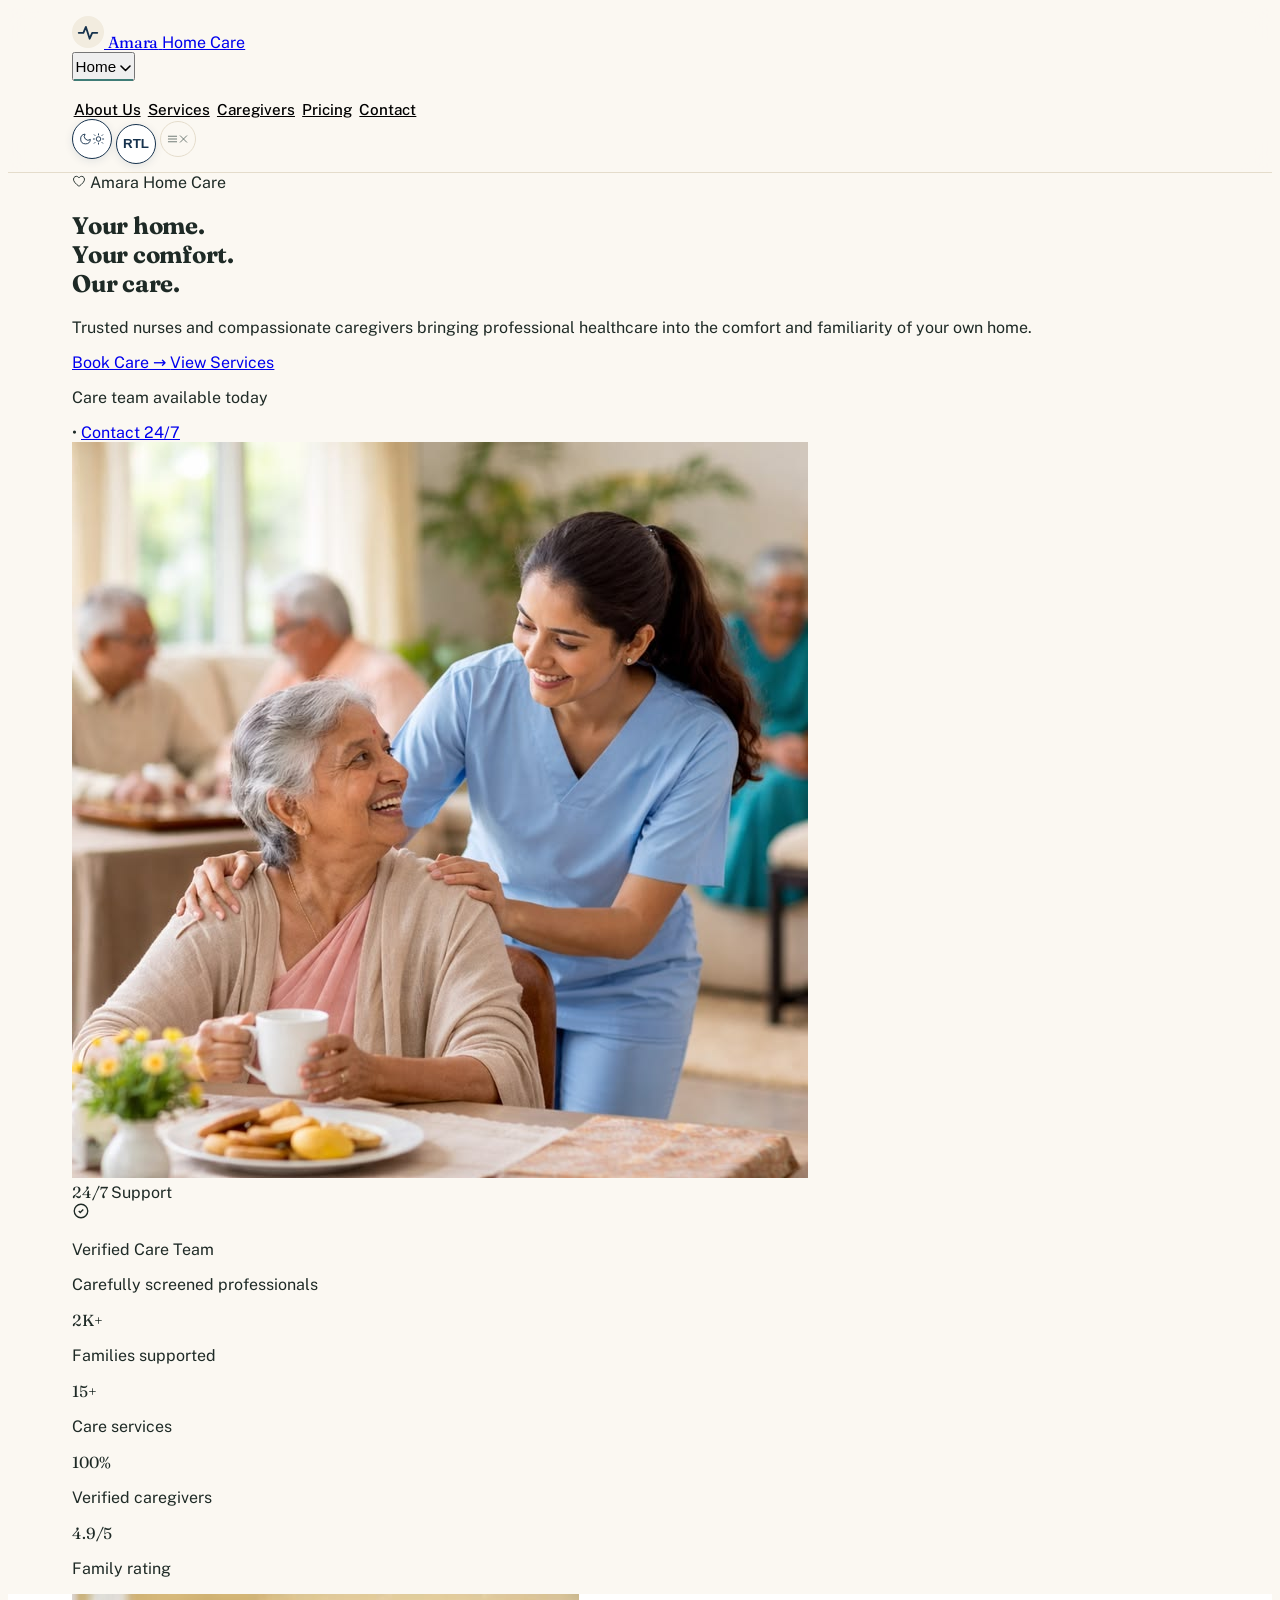
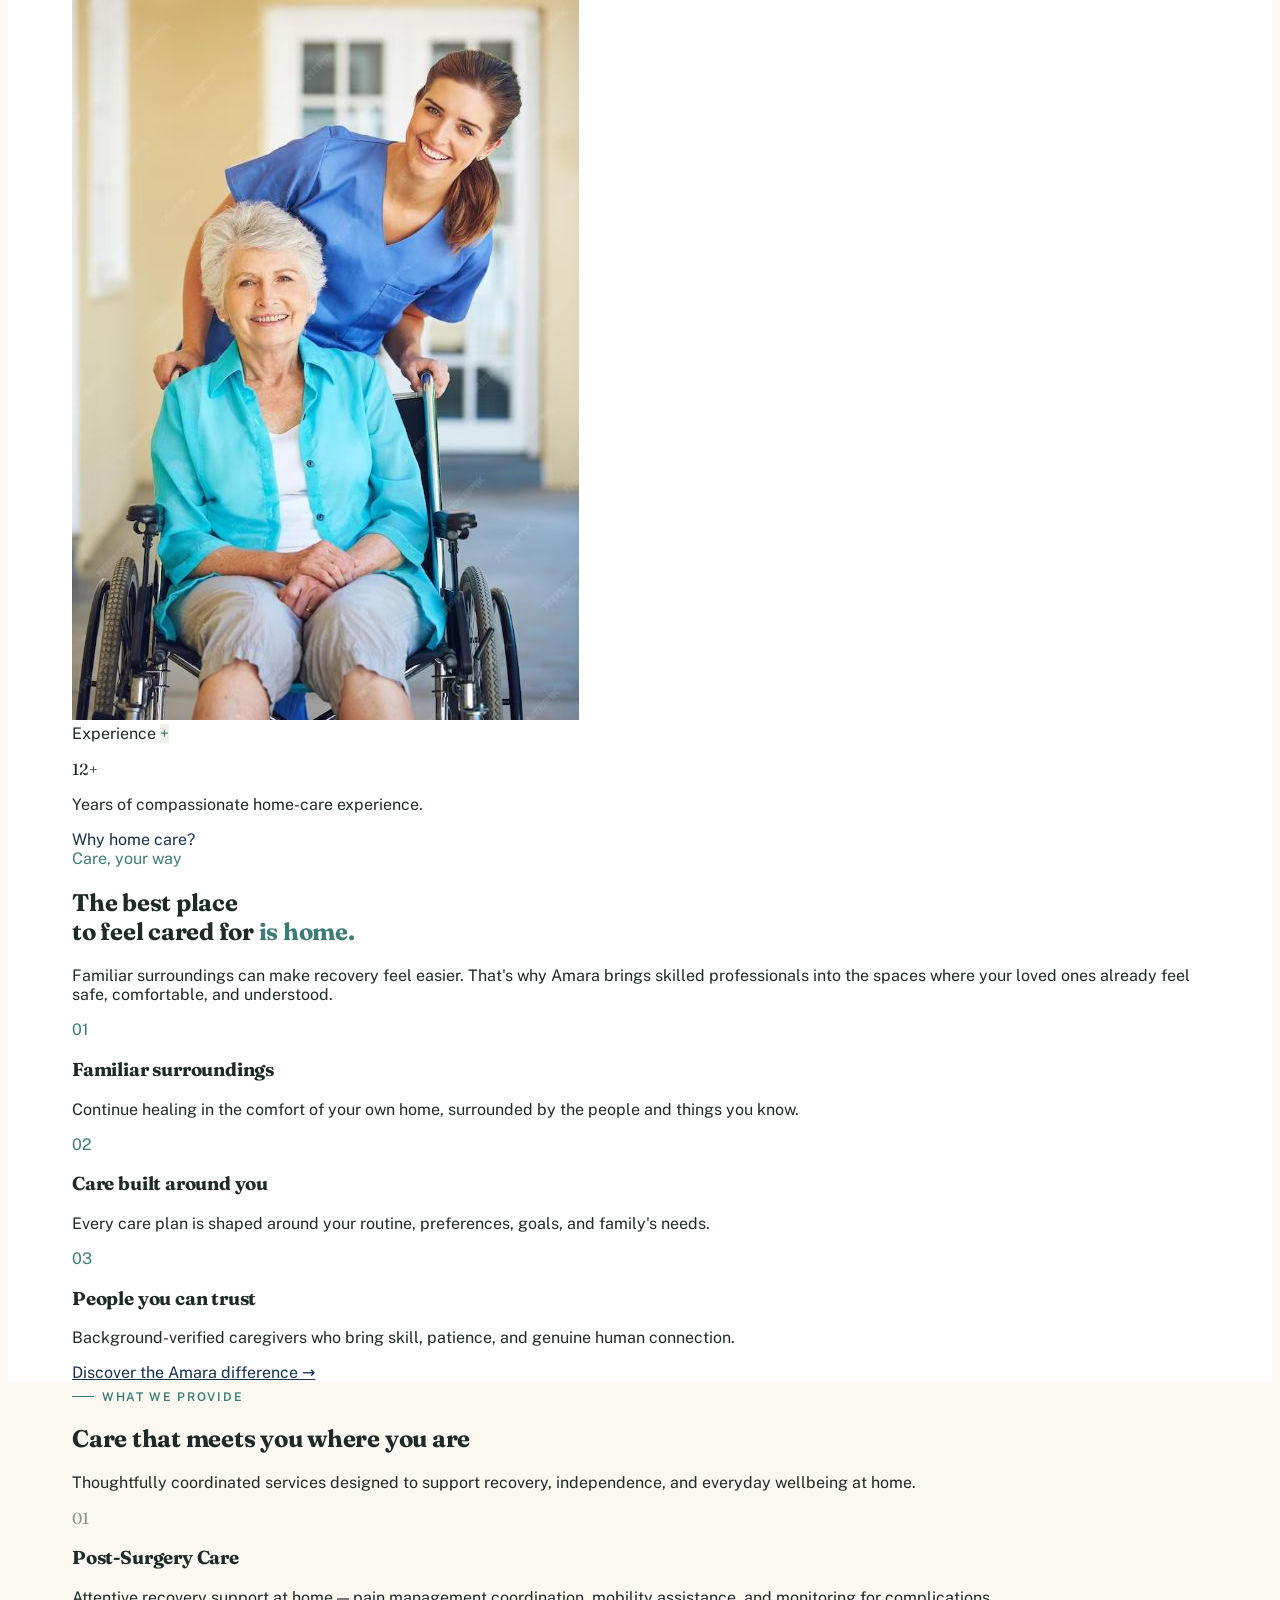
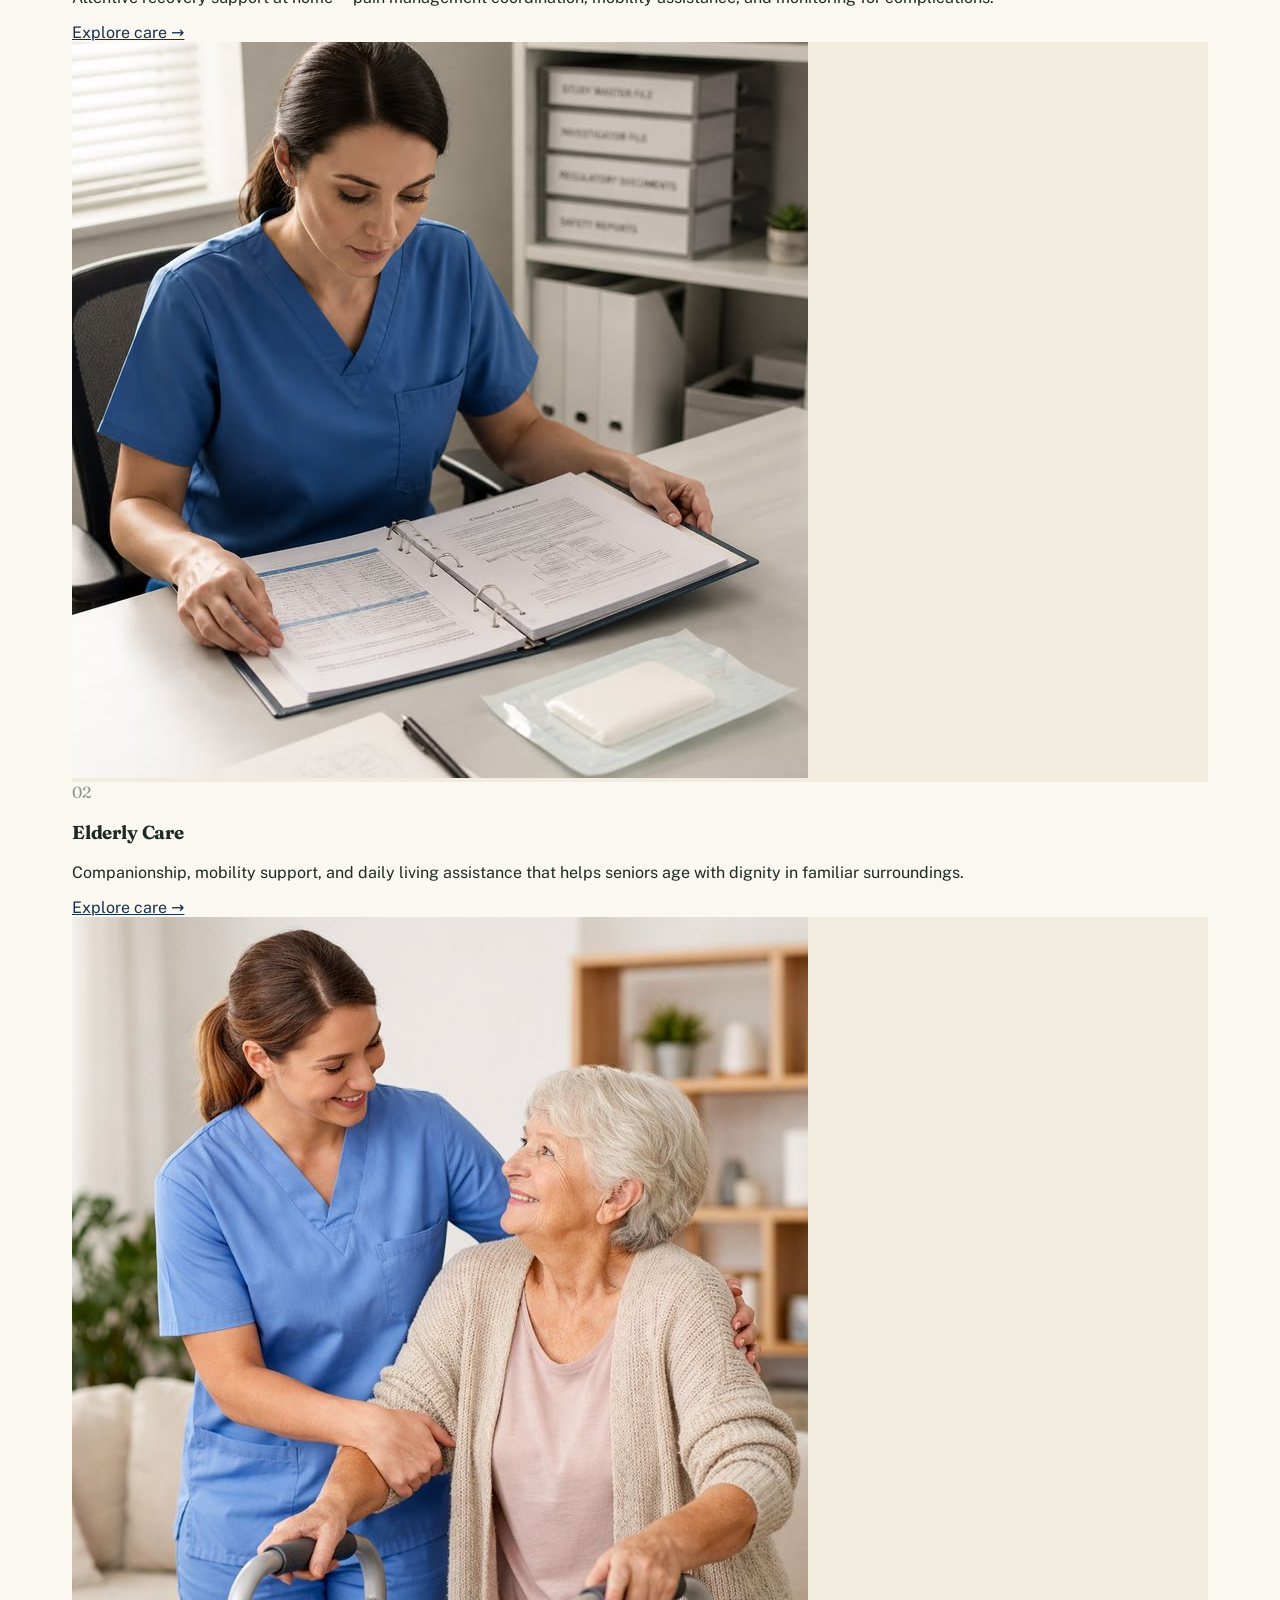
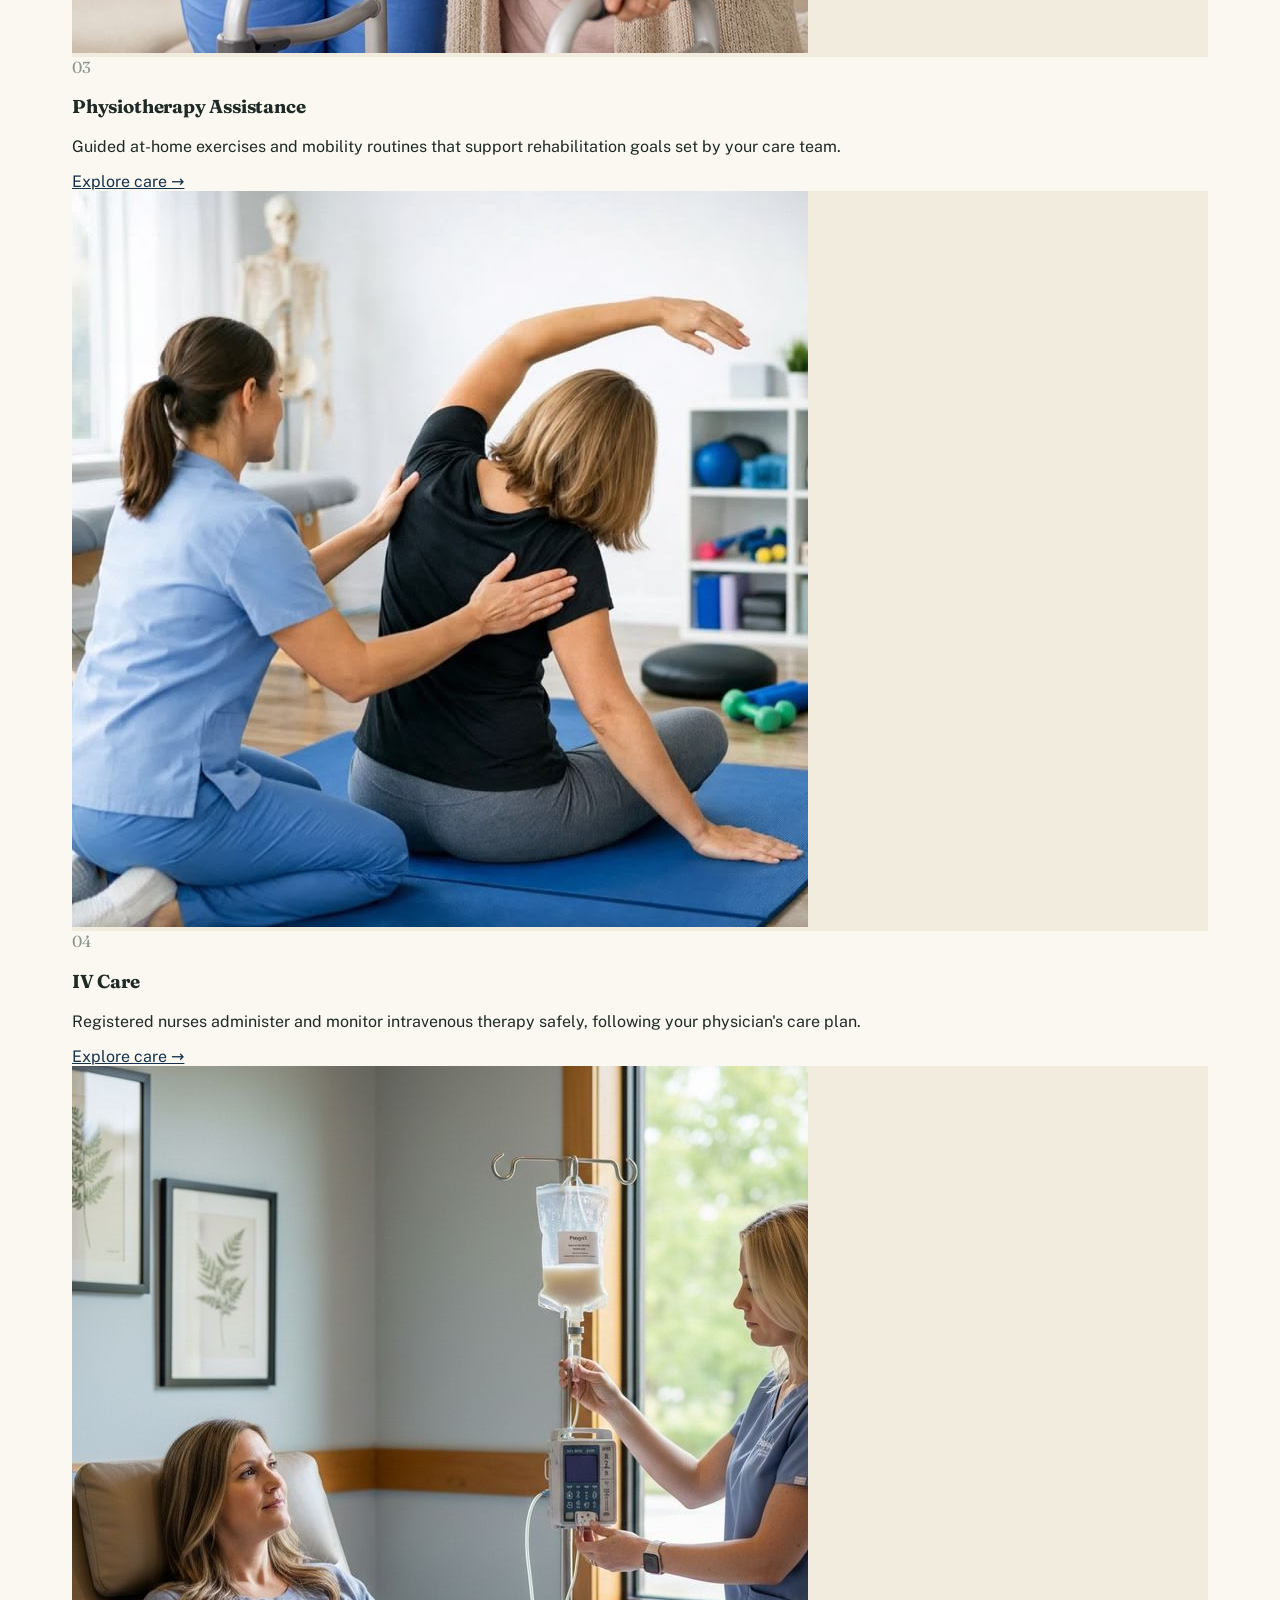
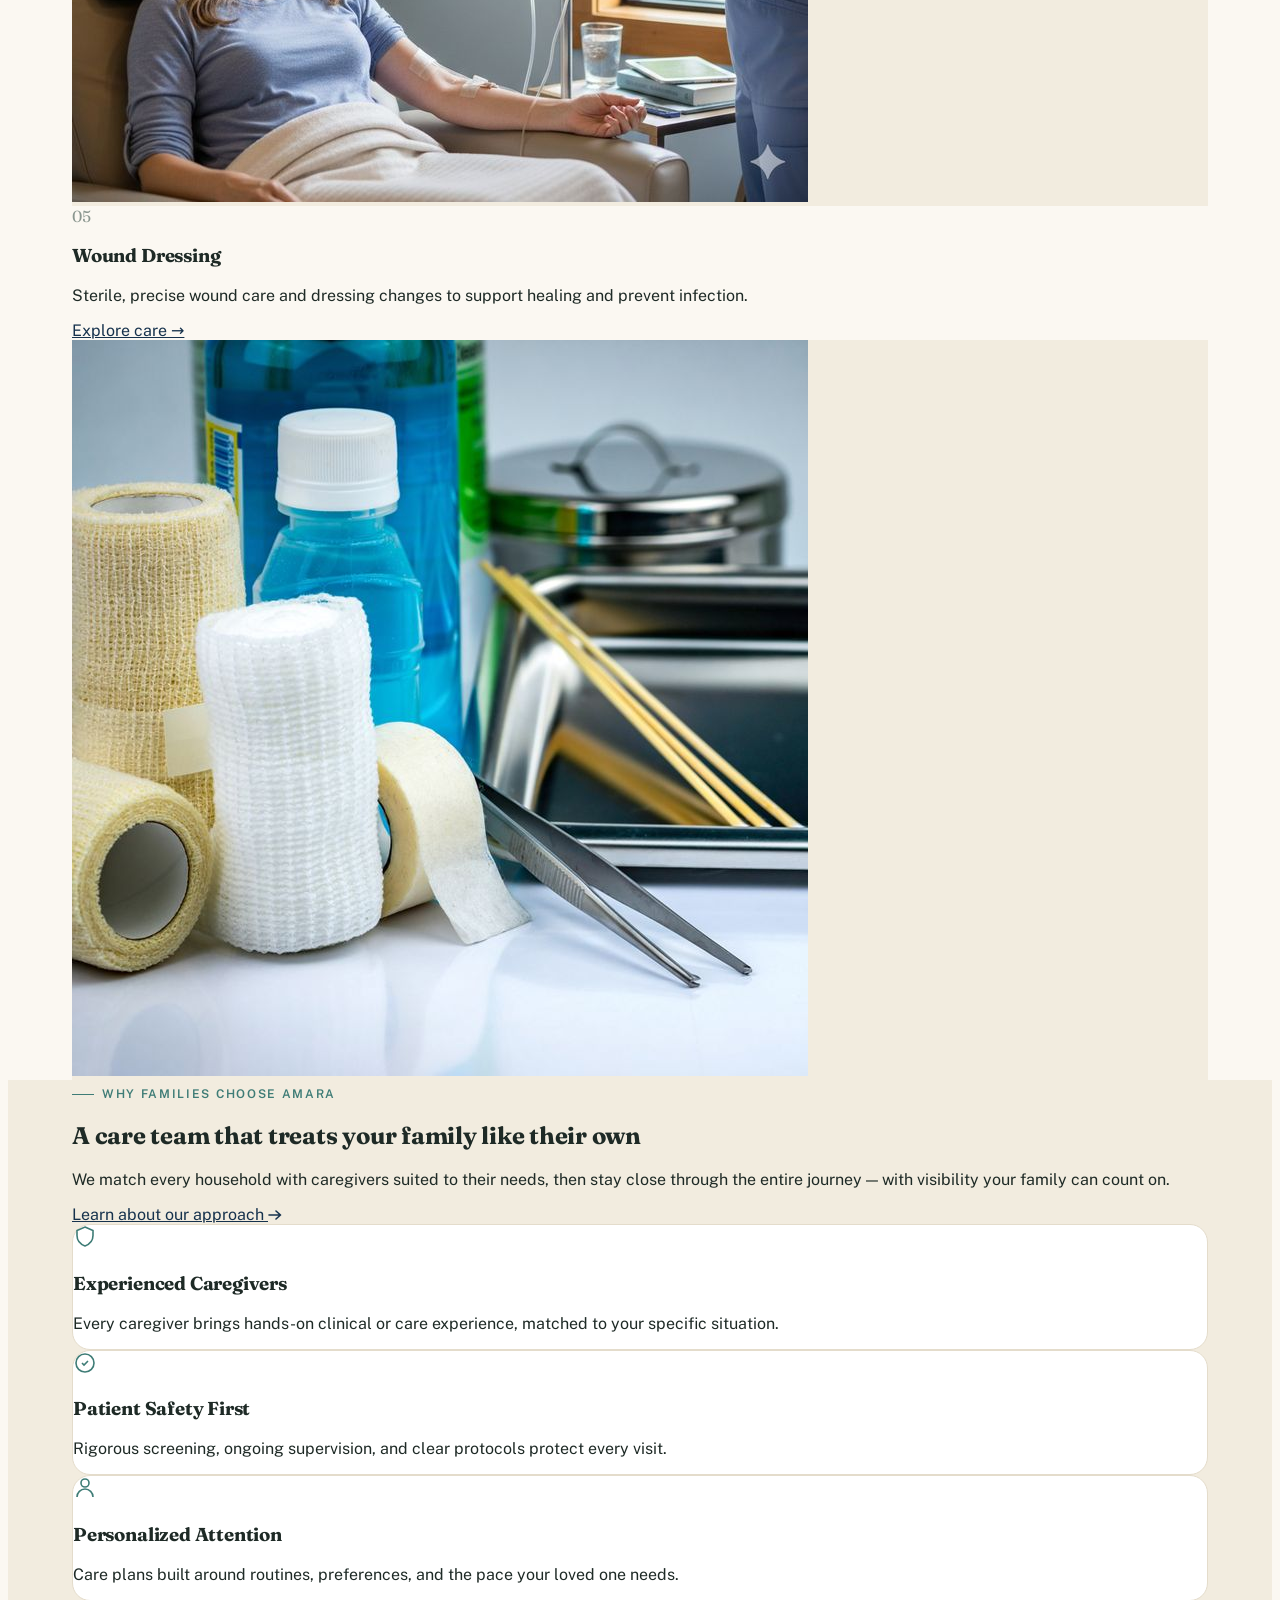
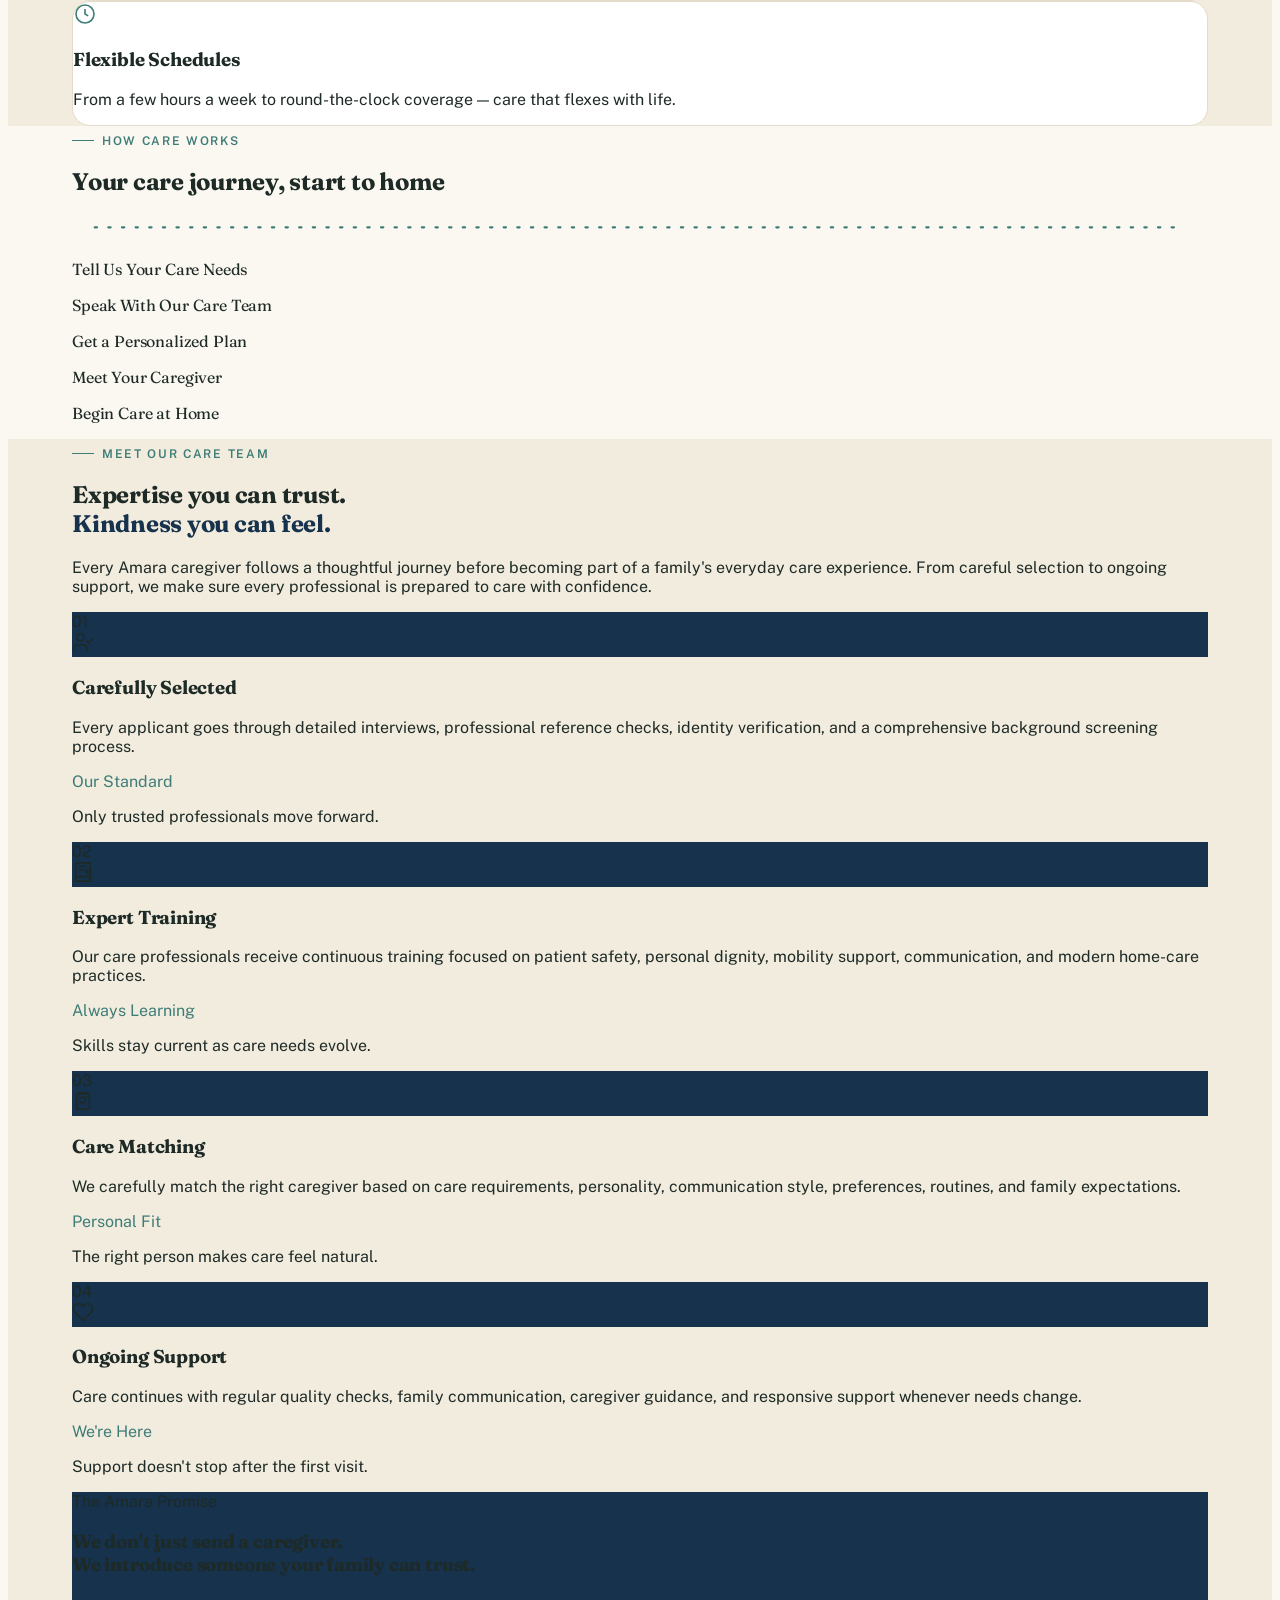
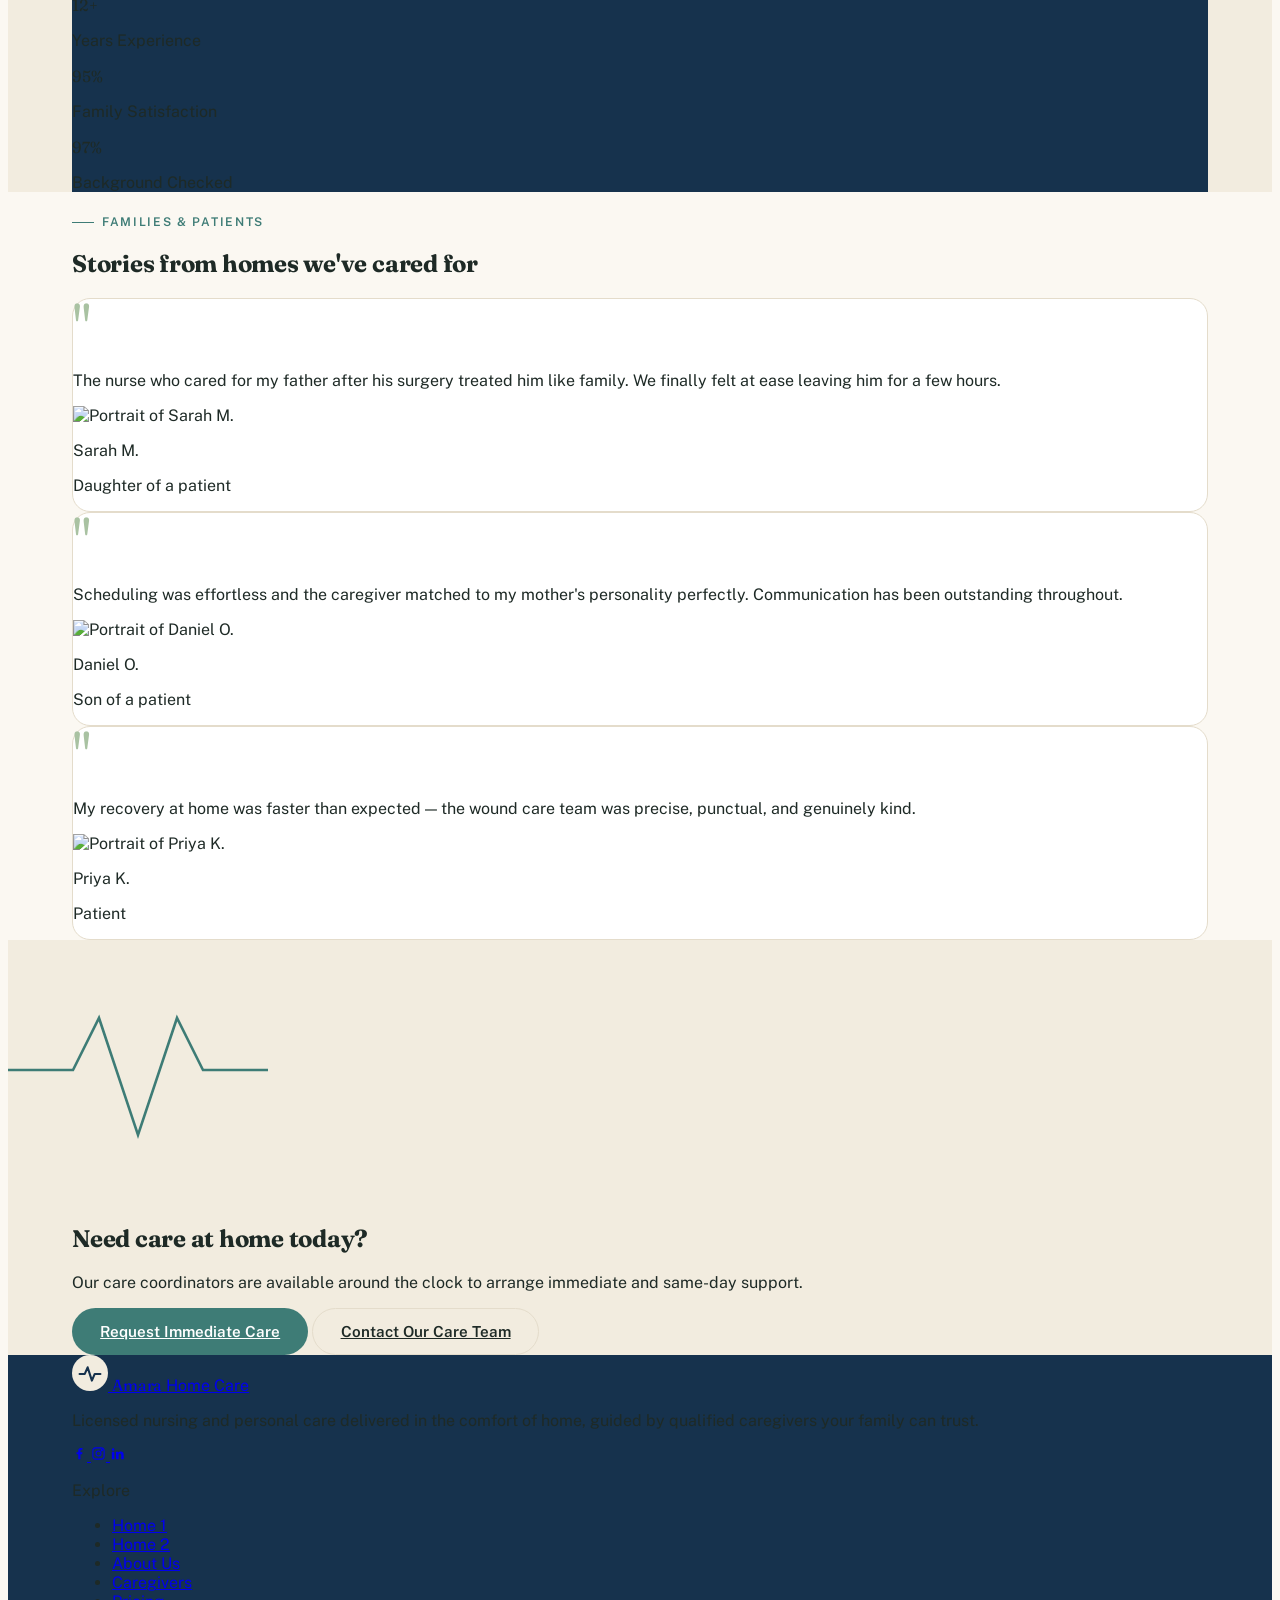
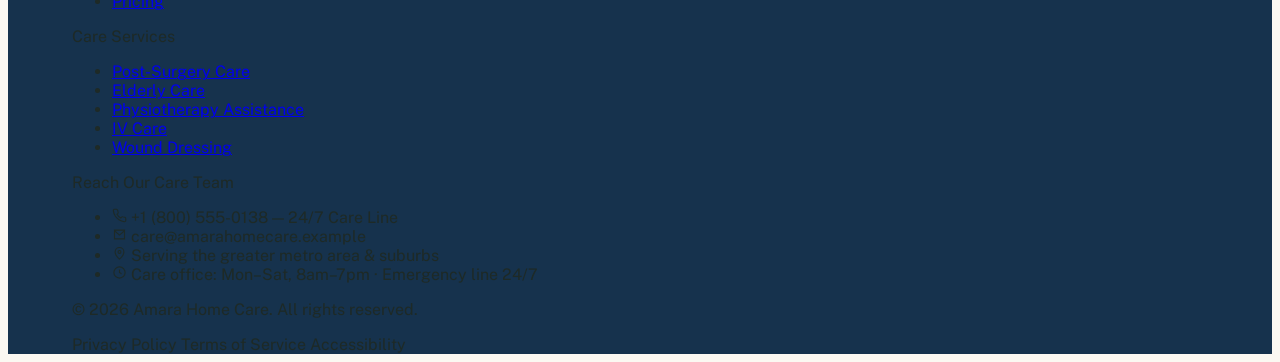
==== commit 27752426: "all changes compelte" ====
--- a/index.html
+++ b/index.html
@@ -63,8 +63,8 @@
               stroke-linejoin="round" />
           </svg>
           <span class="leading-tight">
-            <span class="block font-display text-lg font-semibold text-ink">Amara</span>
-            <span class="block text-[11px] tracking-[0.18em] uppercase text-soft -mt-0.5">Home Care</span>
+            <span class="block font-display text-lg font-semibold text-black dark:text-white">Amara</span>
+            <span class="block text-[11px] tracking-[0.18em] uppercase text-black dark:text-white -mt-0.5">Home Care</span>
           </span>
         </a>
 
@@ -351,7 +351,7 @@
 
               <!-- Secondary -->
               <a href="services.html" class="inline-flex w-full items-center justify-center
-                   rounded-full border border-white/20
+                   rounded-full border border-white
                    px-5 py-3.5
                    text-sm font-semibold text-white
                    transition duration-300
@@ -933,79 +933,287 @@
 
     </section>
 
-    <!-- ============ SECTION 4 — CARE SERVICES (editorial alternating list) ============ -->
-    <section class="py-20 md:py-28">
-      <div class="container-x">
-        <div class="max-w-xl reveal">
-          <span class="eyebrow">What We Provide</span>
-          <h2 class="section-heading font-display text-3xl md:text-4xl font-semibold text-black dark:text-white mt-4">Care that meets
-            you where you are</h2>
-        </div>
-
-        <div class="mt-14 divide-y divide-line border-t border-b border-line">
-          <div class="grid md:grid-cols-12 gap-6 py-8 items-center reveal">
-            <span class="md:col-span-2 font-display text-2xl text-mute">01</span>
-            <div class="md:col-span-6">
-              <h3 class="font-display text-xl font-semibold text-black dark:text-white">Post-Surgery Care</h3>
-              <p class="text-black dark:text-white text-sm mt-2 max-w-md">Attentive recovery support at home — pain
-                management coordination, mobility assistance, and monitoring for complications.</p>
-            </div>
-            <div class="md:col-span-4 flex md:justify-end">
-              <img src="assets/images/p3.jpg" class="w-full md:w-40 h-32 object-cover rounded-xl"
-                alt="Nurse checking recovery notes" />
-            </div>
-          </div>
-          <div class="grid md:grid-cols-12 gap-6 py-8 items-center reveal">
-            <span class="md:col-span-2 font-display text-2xl text-mute">02</span>
-            <div class="md:col-span-6">
-              <h3 class="font-display text-xl font-semibold text-black dark:text-white">Elderly Care</h3>
-              <p class="text-black dark:text-white text-sm mt-2 max-w-md">Companionship, mobility support, and daily
-                living assistance that helps seniors age with dignity in familiar surroundings.</p>
-            </div>
-            <div class="md:col-span-4 flex md:justify-end">
-              <img src="assets/images/p4.jpg" class="w-full md:w-40 h-32 object-cover rounded-xl"
-                alt="Caregiver assisting an elderly woman" />
-            </div>
-          </div>
-          <div class="grid md:grid-cols-12 gap-6 py-8 items-center reveal">
-            <span class="md:col-span-2 font-display text-2xl text-mute">03</span>
-            <div class="md:col-span-6">
-              <h3 class="font-display text-xl font-semibold text-black dark:text-white">Physiotherapy Assistance</h3>
-              <p class="text-black dark:text-white text-sm mt-2 max-w-md">Guided at-home exercises and mobility routines
-                that support rehabilitation goals set by your care team.</p>
-            </div>
-            <div class="md:col-span-4 flex md:justify-end">
-              <img src="assets/images/p5.jpg" class="w-full md:w-40 h-32 object-cover rounded-xl"
-                alt="Physiotherapy assistance at home" />
-            </div>
-          </div>
-          <div class="grid md:grid-cols-12 gap-6 py-8 items-center reveal">
-            <span class="md:col-span-2 font-display text-2xl text-mute">04</span>
-            <div class="md:col-span-6">
-              <h3 class="font-display text-xl font-semibold text-black dark:text-white">IV Care</h3>
-              <p class="text-black dark:text-white text-sm mt-2 max-w-md">Registered nurses administer and monitor
-                intravenous therapy safely, following your physician's care plan.</p>
-            </div>
-            <div class="md:col-span-4 flex md:justify-end">
-              <img src="assets/images/p6.jpg" class="w-full md:w-40 h-32 object-cover rounded-xl"
-                alt="IV care administered at home" />
-            </div>
-          </div>
-          <div class="grid md:grid-cols-12 gap-6 py-8 items-center reveal">
-            <span class="md:col-span-2 font-display text-2xl text-mute">05</span>
-            <div class="md:col-span-6">
-              <h3 class="font-display text-xl font-semibold text-black dark:text-white">Wound Dressing</h3>
-              <p class="text-black dark:text-white text-sm mt-2 max-w-md">Sterile, precise wound care and dressing
-                changes to support healing and prevent infection.</p>
-            </div>
-            <div class="md:col-span-4 flex md:justify-end">
-              <img src="assets/images/p7.jpg" class="w-full md:w-40 h-32 object-cover rounded-xl"
-                alt="Wound dressing supplies" />
-            </div>
-          </div>
-        </div>
+    <!-- ============ SECTION 4 — CARE SERVICES ============ -->
+<section class="py-16 sm:py-20 md:py-28">
+  <div class="container-x">
+
+    <!-- Heading -->
+    <div class="max-w-xl reveal">
+      <span class="eyebrow">What We Provide</span>
+
+      <h2
+        class="section-heading mt-4 font-display text-3xl font-semibold leading-tight text-black dark:text-white sm:text-4xl"
+      >
+        Care that meets you where you are
+      </h2>
+
+      <p class="mt-4 max-w-lg text-sm leading-7 text-black dark:text-white sm:text-base">
+        Thoughtfully coordinated services designed to support recovery,
+        independence, and everyday wellbeing at home.
+      </p>
+    </div>
+
+
+    <!-- Services -->
+    <div class="mt-10 divide-y divide-line border-y border-line sm:mt-14">
+
+      <!-- 01 -->
+      <div
+        class="grid gap-6 py-7 sm:py-8 md:grid-cols-12 md:items-center md:gap-6 reveal"
+      >
+
+        <!-- Number -->
+        <div class="md:col-span-2">
+          <span class="font-display text-2xl text-mute sm:text-3xl">
+            01
+          </span>
+        </div>
+
+        <!-- Content -->
+        <div class="md:col-span-6">
+          <h3
+            class="font-display text-xl font-semibold text-black dark:text-white sm:text-2xl"
+          >
+            Post-Surgery Care
+          </h3>
+
+          <p
+            class="mt-2 max-w-md text-sm leading-6 text-black dark:text-white sm:leading-7"
+          >
+            Attentive recovery support at home — pain management coordination,
+            mobility assistance, and monitoring for complications.
+          </p>
+
+          <a
+            href="services.html"
+            class="mt-4 inline-flex items-center gap-2 text-xs font-semibold text-navy transition hover:gap-3 dark:text-[#AFC8BE]"
+          >
+            Explore care
+            <span>→</span>
+          </a>
+        </div>
+
+        <!-- Image -->
+        <div class="md:col-span-4 md:flex md:justify-end">
+          <div
+            class="w-full overflow-hidden rounded-xl bg-alt sm:max-w-sm md:max-w-[180px]"
+          >
+            <img
+              src="assets/images/p3.jpg"
+              class="block h-auto w-full object-contain transition duration-500 hover:scale-[1.03]"
+              alt="Nurse checking recovery notes"
+              loading="lazy"
+            />
+          </div>
+        </div>
+
       </div>
-    </section>
+
+
+      <!-- 02 -->
+      <div
+        class="grid gap-6 py-7 sm:py-8 md:grid-cols-12 md:items-center md:gap-6 reveal"
+      >
+
+        <div class="md:col-span-2">
+          <span class="font-display text-2xl text-mute sm:text-3xl">
+            02
+          </span>
+        </div>
+
+        <div class="md:col-span-6">
+          <h3
+            class="font-display text-xl font-semibold text-black dark:text-white sm:text-2xl"
+          >
+            Elderly Care
+          </h3>
+
+          <p
+            class="mt-2 max-w-md text-sm leading-6 text-black dark:text-white sm:leading-7"
+          >
+            Companionship, mobility support, and daily living assistance that
+            helps seniors age with dignity in familiar surroundings.
+          </p>
+
+          <a
+            href="services.html"
+            class="mt-4 inline-flex items-center gap-2 text-xs font-semibold text-navy transition hover:gap-3 dark:text-[#AFC8BE]"
+          >
+            Explore care
+            <span>→</span>
+          </a>
+        </div>
+
+        <div class="md:col-span-4 md:flex md:justify-end">
+          <div
+            class="w-full overflow-hidden rounded-xl bg-alt sm:max-w-sm md:max-w-[180px]"
+          >
+            <img
+              src="assets/images/p4.jpg"
+              class="block h-auto w-full object-contain transition duration-500 hover:scale-[1.03]"
+              alt="Caregiver assisting an elderly woman"
+              loading="lazy"
+            />
+          </div>
+        </div>
+
+      </div>
+
+
+      <!-- 03 -->
+      <div
+        class="grid gap-6 py-7 sm:py-8 md:grid-cols-12 md:items-center md:gap-6 reveal"
+      >
+
+        <div class="md:col-span-2">
+          <span class="font-display text-2xl text-mute sm:text-3xl">
+            03
+          </span>
+        </div>
+
+        <div class="md:col-span-6">
+          <h3
+            class="font-display text-xl font-semibold text-black dark:text-white sm:text-2xl"
+          >
+            Physiotherapy Assistance
+          </h3>
+
+          <p
+            class="mt-2 max-w-md text-sm leading-6 text-black dark:text-white sm:leading-7"
+          >
+            Guided at-home exercises and mobility routines that support
+            rehabilitation goals set by your care team.
+          </p>
+
+          <a
+            href="services.html"
+            class="mt-4 inline-flex items-center gap-2 text-xs font-semibold text-navy transition hover:gap-3 dark:text-[#AFC8BE]"
+          >
+            Explore care
+            <span>→</span>
+          </a>
+        </div>
+
+        <div class="md:col-span-4 md:flex md:justify-end">
+          <div
+            class="w-full overflow-hidden rounded-xl bg-alt sm:max-w-sm md:max-w-[180px]"
+          >
+            <img
+              src="assets/images/p5.jpg"
+              class="block h-auto w-full object-contain transition duration-500 hover:scale-[1.03]"
+              alt="Physiotherapy assistance at home"
+              loading="lazy"
+            />
+          </div>
+        </div>
+
+      </div>
+
+
+      <!-- 04 -->
+      <div
+        class="grid gap-6 py-7 sm:py-8 md:grid-cols-12 md:items-center md:gap-6 reveal"
+      >
+
+        <div class="md:col-span-2">
+          <span class="font-display text-2xl text-mute sm:text-3xl">
+            04
+          </span>
+        </div>
+
+        <div class="md:col-span-6">
+          <h3
+            class="font-display text-xl font-semibold text-black dark:text-white sm:text-2xl"
+          >
+            IV Care
+          </h3>
+
+          <p
+            class="mt-2 max-w-md text-sm leading-6 text-black dark:text-white sm:leading-7"
+          >
+            Registered nurses administer and monitor intravenous therapy
+            safely, following your physician's care plan.
+          </p>
+
+          <a
+            href="services.html"
+            class="mt-4 inline-flex items-center gap-2 text-xs font-semibold text-navy transition hover:gap-3 dark:text-[#AFC8BE]"
+          >
+            Explore care
+            <span>→</span>
+          </a>
+        </div>
+
+        <div class="md:col-span-4 md:flex md:justify-end">
+          <div
+            class="w-full overflow-hidden rounded-xl bg-alt sm:max-w-sm md:max-w-[180px]"
+          >
+            <img
+              src="assets/images/p6.jpg"
+              class="block h-auto w-full object-contain transition duration-500 hover:scale-[1.03]"
+              alt="IV care administered at home"
+              loading="lazy"
+            />
+          </div>
+        </div>
+
+      </div>
+
+
+      <!-- 05 -->
+      <div
+        class="grid gap-6 py-7 sm:py-8 md:grid-cols-12 md:items-center md:gap-6 reveal"
+      >
+
+        <div class="md:col-span-2">
+          <span class="font-display text-2xl text-mute sm:text-3xl">
+            05
+          </span>
+        </div>
+
+        <div class="md:col-span-6">
+          <h3
+            class="font-display text-xl font-semibold text-black dark:text-white sm:text-2xl"
+          >
+            Wound Dressing
+          </h3>
+
+          <p
+            class="mt-2 max-w-md text-sm leading-6 text-black dark:text-white sm:leading-7"
+          >
+            Sterile, precise wound care and dressing changes to support
+            healing and prevent infection.
+          </p>
+
+          <a
+            href="services.html"
+            class="mt-4 inline-flex items-center gap-2 text-xs font-semibold text-navy transition hover:gap-3 dark:text-[#AFC8BE]"
+          >
+            Explore care
+            <span>→</span>
+          </a>
+        </div>
+
+        <div class="md:col-span-4 md:flex md:justify-end">
+          <div
+            class="w-full overflow-hidden rounded-xl bg-alt sm:max-w-sm md:max-w-[180px]"
+          >
+            <img
+              src="assets/images/p7.jpg"
+              class="block h-auto w-full object-contain transition duration-500 hover:scale-[1.03]"
+              alt="Wound dressing supplies"
+              loading="lazy"
+            />
+          </div>
+        </div>
+
+      </div>
+
+    </div>
+
+  </div>
+</section>   
+
 
     <!-- ============ SECTION 5 — WHY FAMILIES CHOOSE US ============ -->
     <section class="py-20 md:py-28 bg-alt">
@@ -1142,140 +1350,497 @@
 
     <!-- ============ SECTION 7 — CAREGIVER EXPERIENCE (Care Journey Layout) ============ -->
 <section class="relative overflow-hidden bg-alt py-20 md:py-28">
-  
+
   <div class="container-x relative">
 
-    <!-- Heading -->
+    <!-- ================================================= -->
+    <!-- HEADING -->
+    <!-- ================================================= -->
     <div class="reveal mb-14 flex flex-col gap-5 lg:flex-row lg:items-end lg:justify-between">
+
       <div class="max-w-2xl">
-        <span class="eyebrow">Meet Our Care Team</span>
-
-        <h2 class="font-display mt-4 text-3xl font-semibold leading-tight text-black dark:text-white md:text-5xl">
+
+        <span class="eyebrow">
+          Meet Our Care Team
+        </span>
+
+        <h2
+          class="font-display mt-4 text-3xl font-semibold
+                 leading-tight text-black dark:text-white
+                 md:text-5xl"
+        >
           Expertise you can trust.
           <br />
-          <span class="text-navy">Kindness you can feel.</span>
+          <span class="text-navy dark:text-[#AFC8BE]">
+            Kindness you can feel.
+          </span>
         </h2>
+
       </div>
 
-      <p class="max-w-md leading-relaxed text-black dark:text-white">
-        Every Amara caregiver follows a thoughtful journey before becoming
-        part of a family's everyday care experience.
+      <p
+        class="max-w-md leading-relaxed
+               text-black dark:text-white"
+      >
+        Every Amara caregiver follows a thoughtful journey before
+        becoming part of a family's everyday care experience.
+        From careful selection to ongoing support, we make sure
+        every professional is prepared to care with confidence.
       </p>
+
     </div>
 
 
-    <!-- Journey Timeline -->
+    <!-- ================================================= -->
+    <!-- JOURNEY TIMELINE -->
+    <!-- ================================================= -->
     <div class="relative">
 
       <!-- Desktop Connecting Line -->
-      <div class="absolute left-[10%] right-[10%] top-[88px] hidden h-px bg-black/10 dark:bg-white/10 lg:block"></div>
-
-
-      <div class="grid gap-6 lg:grid-cols-4">
-
-        <!-- Step 01 -->
-        <div class="reveal relative">
-
-          <div class="relative rounded-[var(--radius-lg)] border border-black/5 bg-white p-7 transition duration-500 hover:-translate-y-2 hover:shadow-xl dark:border-white/10 dark:bg-white/5">
+      <div
+        class="absolute left-[10%] right-[10%] top-[88px]
+               hidden h-px bg-black/10
+               dark:bg-white/10 lg:block"
+      ></div>
+
+
+      <!-- Equal Height Grid -->
+      <div class="grid items-stretch gap-6 lg:grid-cols-4">
+
+
+        <!-- ================================================= -->
+        <!-- STEP 01 -->
+        <!-- ================================================= -->
+        <div class="reveal relative flex">
+
+          <div
+            class="group relative flex h-full w-full flex-col
+                   overflow-hidden rounded-[var(--radius-lg)]
+                   border border-black/5 bg-white
+                   p-7 shadow-sm
+                   transition duration-500
+                   hover:-translate-y-2 hover:shadow-xl
+                   dark:border-white/10
+                   dark:bg-[#18221F]"
+          >
 
             <!-- Number -->
-            <div class="relative z-10 mb-7 flex h-14 w-14 items-center justify-center rounded-full bg-navy text-lg font-semibold text-white shadow-lg">
+            <div
+              class="relative z-10 mb-7 flex h-14 w-14
+                     shrink-0 items-center justify-center
+                     rounded-full bg-navy text-lg font-semibold
+                     text-white shadow-lg
+                     transition duration-300
+                     group-hover:scale-105"
+            >
               01
             </div>
 
-            <div class="flex h-12 w-12 items-center justify-center rounded-xl bg-navy/10 text-xl text-navy">
-              <i class="fa-solid fa-user-check"></i>
-            </div>
-
-            <h3 class="mt-5 text-lg font-semibold text-black dark:text-white">
-              Carefully Selected
-            </h3>
-
-            <p class="mt-3 text-sm leading-relaxed text-black dark:text-white">
-              Every applicant goes through detailed interviews, reference checks,
-              and a comprehensive background verification process.
-            </p>
-
-          </div>
-
-        </div>
-
-
-        <!-- Step 02 -->
-        <div class="reveal reveal-delay-1 relative">
-
-          <div class="relative rounded-[var(--radius-lg)] border border-black/5 bg-white p-7 transition duration-500 hover:-translate-y-2 hover:shadow-xl dark:border-white/10 dark:bg-white/5">
-
-            <div class="relative z-10 mb-7 flex h-14 w-14 items-center justify-center rounded-full bg-navy text-lg font-semibold text-white shadow-lg">
+
+            <!-- Icon -->
+<div
+  class="flex h-12 w-12 shrink-0 items-center justify-center
+         rounded-xl bg-navy
+         text-white
+         dark:bg-[#AFC8BE]/10
+         dark:text-white"
+>
+  <svg
+    width="22"
+    height="22"
+    viewBox="0 0 24 24"
+    fill="none"
+    stroke="currentColor"
+    stroke-width="1.8"
+    stroke-linecap="round"
+    stroke-linejoin="round"
+    aria-hidden="true"
+  >
+    <path d="M16 21v-2a4 4 0 0 0-4-4H6a4 4 0 0 0-4 4v2"/>
+    <circle cx="9" cy="7" r="4"/>
+    <path d="m16 11 2 2 4-4"/>
+  </svg>
+</div>
+
+
+            <!-- Content -->
+            <div class="flex flex-1 flex-col">
+
+              <h3
+                class="mt-5 text-lg font-semibold
+                       text-black dark:text-white"
+              >
+                Carefully Selected
+              </h3>
+
+              <p
+                class="mt-3 text-sm leading-7
+                       text-black
+                       dark:text-white"
+              >
+                Every applicant goes through detailed interviews,
+                professional reference checks, identity verification,
+                and a comprehensive background screening process.
+              </p>
+
+
+              <!-- Extra Detail -->
+              <div
+                class="mt-auto border-t
+                       border-black/10 pt-5
+                       dark:border-white/10"
+              >
+
+                <p
+                  class="text-[10px] font-bold uppercase
+                         tracking-[0.16em] text-teal"
+                >
+                  Our Standard
+                </p>
+
+                <p
+                  class="mt-2 text-xs leading-5
+                         text-black
+                         dark:text-white"
+                >
+                  Only trusted professionals move forward.
+                </p>
+
+              </div>
+
+            </div>
+
+          </div>
+
+        </div>
+
+
+
+        <!-- ================================================= -->
+        <!-- STEP 02 -->
+        <!-- ================================================= -->
+        <div class="reveal reveal-delay-1 relative flex">
+
+          <div
+            class="group relative flex h-full w-full flex-col
+                   overflow-hidden rounded-[var(--radius-lg)]
+                   border border-black/5 bg-white
+                   p-7 shadow-sm
+                   transition duration-500
+                   hover:-translate-y-2 hover:shadow-xl
+                   dark:border-white/10
+                   dark:bg-[#18221F]"
+          >
+
+            <!-- Number -->
+            <div
+              class="relative z-10 mb-7 flex h-14 w-14
+                     shrink-0 items-center justify-center
+                     rounded-full bg-navy text-lg font-semibold
+                     text-white shadow-lg
+                     transition duration-300
+                     group-hover:scale-105"
+            >
               02
             </div>
 
-            <div class="flex h-12 w-12 items-center justify-center rounded-xl bg-navy/10 text-xl text-navy">
-              <i class="fa-solid fa-book-medical"></i>
-            </div>
-
-            <h3 class="mt-5 text-lg font-semibold text-black dark:text-white">
-              Expert Training
-            </h3>
-
-            <p class="mt-3 text-sm leading-relaxed text-black dark:text-white">
-              Our care professionals receive continuous training focused on
-              patient safety, comfort, and modern home-care practices.
-            </p>
-
-          </div>
-
-        </div>
-
-
-        <!-- Step 03 -->
-        <div class="reveal reveal-delay-2 relative">
-
-          <div class="relative rounded-[var(--radius-lg)] border border-black/5 bg-white p-7 transition duration-500 hover:-translate-y-2 hover:shadow-xl dark:border-white/10 dark:bg-white/5">
-
-            <div class="relative z-10 mb-7 flex h-14 w-14 items-center justify-center rounded-full bg-navy text-lg font-semibold text-white shadow-lg">
+
+            <!-- Icon -->
+<div
+  class="flex h-12 w-12 shrink-0
+         items-center justify-center
+         rounded-xl bg-navy
+         text-white
+         dark:bg-[#AFC8BE]/10
+         dark:text-white"
+>
+  <svg
+    width="22"
+    height="22"
+    viewBox="0 0 24 24"
+    fill="none"
+    stroke="currentColor"
+    stroke-width="1.8"
+    stroke-linecap="round"
+    stroke-linejoin="round"
+    aria-hidden="true"
+  >
+    <path d="M4 19.5A2.5 2.5 0 0 1 6.5 17H20" />
+    <path d="M6.5 2H20v20H6.5A2.5 2.5 0 0 1 4 19.5v-15A2.5 2.5 0 0 1 6.5 2Z" />
+    <path d="M8 6h8" />
+    <path d="M8 10h5" />
+    <path d="M17 9v6" />
+    <path d="M14 12h6" />
+  </svg>
+</div>
+
+
+            <!-- Content -->
+            <div class="flex flex-1 flex-col">
+
+              <h3
+                class="mt-5 text-lg font-semibold
+                       text-black dark:text-white"
+              >
+                Expert Training
+              </h3>
+
+              <p
+                class="mt-3 text-sm leading-7
+                       text-black
+                       dark:text-white"
+              >
+                Our care professionals receive continuous training
+                focused on patient safety, personal dignity, mobility
+                support, communication, and modern home-care practices.
+              </p>
+
+
+              <!-- Extra Detail -->
+              <div
+                class="mt-auto border-t
+                       border-black/10 pt-5
+                       dark:border-white/10"
+              >
+
+                <p
+                  class="text-[10px] font-bold uppercase
+                         tracking-[0.16em] text-teal"
+                >
+                  Always Learning
+                </p>
+
+                <p
+                  class="mt-2 text-xs leading-5
+                         text-black
+                         dark:text-white"
+                >
+                  Skills stay current as care needs evolve.
+                </p>
+
+              </div>
+
+            </div>
+
+          </div>
+
+        </div>
+
+
+
+        <!-- ================================================= -->
+        <!-- STEP 03 -->
+        <!-- ================================================= -->
+        <div class="reveal reveal-delay-2 relative flex">
+
+          <div
+            class="group relative flex h-full w-full flex-col
+                   overflow-hidden rounded-[var(--radius-lg)]
+                   border border-black/5 bg-white
+                   p-7 shadow-sm
+                   transition duration-500
+                   hover:-translate-y-2 hover:shadow-xl
+                   dark:border-white/10
+                   dark:bg-[#18221F]"
+          >
+
+            <!-- Number -->
+            <div
+              class="relative z-10 mb-7 flex h-14 w-14
+                     shrink-0 items-center justify-center
+                     rounded-full bg-navy text-lg font-semibold
+                     text-white shadow-lg
+                     transition duration-300
+                     group-hover:scale-105"
+            >
               03
             </div>
 
-            <div class="flex h-12 w-12 items-center justify-center rounded-xl bg-navy/10 text-xl text-navy">
-              <i class="fa-solid fa-clipboard-check"></i>
-            </div>
-
-            <h3 class="mt-5 text-lg font-semibold text-black dark:text-white">
-              Care Matching
-            </h3>
-
-            <p class="mt-3 text-sm leading-relaxed text-black dark:text-white">
-              We carefully match the right caregiver based on care needs,
-              personality, preferences, and everyday routines.
-            </p>
-
-          </div>
-
-        </div>
-
-
-        <!-- Step 04 -->
-        <div class="reveal reveal-delay-3 relative">
-
-          <div class="relative rounded-[var(--radius-lg)] border border-black/5 bg-white p-7 transition duration-500 hover:-translate-y-2 hover:shadow-xl dark:border-white/10 dark:bg-white/5">
-
-            <div class="relative z-10 mb-7 flex h-14 w-14 items-center justify-center rounded-full bg-navy text-lg font-semibold text-white shadow-lg">
+
+            <!-- Icon -->
+<div
+  class="flex h-12 w-12 shrink-0
+         items-center justify-center
+         rounded-xl bg-navy
+         text-white
+         dark:bg-[#AFC8BE]/10
+         dark:text-white"
+>
+  <svg
+    width="22"
+    height="22"
+    viewBox="0 0 24 24"
+    fill="none"
+    stroke="currentColor"
+    stroke-width="1.8"
+    stroke-linecap="round"
+    stroke-linejoin="round"
+    aria-hidden="true"
+  >
+    <rect x="5" y="4" width="14" height="17" rx="2"></rect>
+    <path d="M9 4.5V3h6v1.5"></path>
+    <path d="m9 13 2 2 4-4"></path>
+    <path d="M8 8h8"></path>
+  </svg>
+</div>
+
+
+            <!-- Content -->
+            <div class="flex flex-1 flex-col">
+
+              <h3
+                class="mt-5 text-lg font-semibold
+                       text-black dark:text-white"
+              >
+                Care Matching
+              </h3>
+
+              <p
+                class="mt-3 text-sm leading-7
+                       text-black
+                       dark:text-white"
+              >
+                We carefully match the right caregiver based on
+                care requirements, personality, communication style,
+                preferences, routines, and family expectations.
+              </p>
+
+
+              <!-- Extra Detail -->
+              <div
+                class="mt-auto border-t
+                       border-black/10 pt-5
+                       dark:border-white/10"
+              >
+
+                <p
+                  class="text-[10px] font-bold uppercase
+                         tracking-[0.16em] text-teal"
+                >
+                  Personal Fit
+                </p>
+
+                <p
+                  class="mt-2 text-xs leading-5
+                         text-black
+                         dark:text-white"
+                >
+                  The right person makes care feel natural.
+                </p>
+
+              </div>
+
+            </div>
+
+          </div>
+
+        </div>
+
+
+
+        <!-- ================================================= -->
+        <!-- STEP 04 -->
+        <!-- ================================================= -->
+        <div class="reveal reveal-delay-3 relative flex">
+
+          <div
+            class="group relative flex h-full w-full flex-col
+                   overflow-hidden rounded-[var(--radius-lg)]
+                   border border-black/5 bg-white
+                   p-7 shadow-sm
+                   transition duration-500
+                   hover:-translate-y-2 hover:shadow-xl
+                   dark:border-white/10
+                   dark:bg-[#18221F]"
+          >
+
+            <!-- Number -->
+            <div
+              class="relative z-10 mb-7 flex h-14 w-14
+                     shrink-0 items-center justify-center
+                     rounded-full bg-navy text-lg font-semibold
+                     text-white shadow-lg
+                     transition duration-300
+                     group-hover:scale-105"
+            >
               04
             </div>
 
-            <div class="flex h-12 w-12 items-center justify-center rounded-xl bg-navy/10 text-xl text-navy">
-              <i class="fa-solid fa-heart"></i>
-            </div>
-
-            <h3 class="mt-5 text-lg font-semibold text-black dark:text-white">
-              Ongoing Support
-            </h3>
-
-            <p class="mt-3 text-sm leading-relaxed text-black dark:text-white">
-              Care continues with regular quality checks, family communication,
-              and ongoing support whenever needs change.
-            </p>
+<!-- Icon -->
+<div
+  class="flex h-12 w-12 shrink-0
+         items-center justify-center
+         rounded-xl bg-navy
+         text-white
+         dark:bg-[#AFC8BE]/10
+         dark:text-white"
+>
+  <svg
+    width="22"
+    height="22"
+    viewBox="0 0 24 24"
+    fill="none"
+    stroke="currentColor"
+    stroke-width="1.8"
+    stroke-linecap="round"
+    stroke-linejoin="round"
+    aria-hidden="true"
+  >
+    <path
+      d="M20.84 4.61a5.5 5.5 0 0 0-7.78 0L12 5.67l-1.06-1.06
+         a5.5 5.5 0 0 0-7.78 7.78L12 21.23l8.84-8.84
+         a5.5 5.5 0 0 0 0-7.78Z"
+    ></path>
+  </svg>
+</div>
+
+
+            <!-- Content -->
+            <div class="flex flex-1 flex-col">
+
+              <h3
+                class="mt-5 text-lg font-semibold
+                       text-black dark:text-white"
+              >
+                Ongoing Support
+              </h3>
+
+              <p
+                class="mt-3 text-sm leading-7
+                       text-black
+                       dark:text-white"
+              >
+                Care continues with regular quality checks,
+                family communication, caregiver guidance,
+                and responsive support whenever needs change.
+              </p>
+
+
+              <!-- Extra Detail -->
+              <div
+                class="mt-auto border-t
+                       border-black/10 pt-5
+                       dark:border-white/10"
+              >
+
+                <p
+                  class="text-[10px] font-bold uppercase
+                         tracking-[0.16em] text-teal"
+                >
+                  We're Here
+                </p>
+
+                <p
+                  class="mt-2 text-xs leading-5
+                         text-black
+                         dark:text-white"
+                >
+                  Support doesn't stop after the first visit.
+                </p>
+
+              </div>
+
+            </div>
 
           </div>
 
@@ -1286,52 +1851,100 @@
     </div>
 
 
-    <!-- Bottom Trust Statement -->
-    <div class="reveal mt-12 overflow-hidden rounded-[var(--radius-lg)] bg-navy dark:bg-[#16211D] p-7 md:p-10">
-
-      <div class="grid items-center gap-8 lg:grid-cols-12">
+
+    <!-- ================================================= -->
+    <!-- BOTTOM TRUST STATEMENT -->
+    <!-- ================================================= -->
+    <div
+      class="reveal mt-12 overflow-hidden
+             rounded-[var(--radius-lg)]
+             bg-navy p-7
+             dark:bg-[#16211D]
+             md:p-10"
+    >
+
+      <div
+        class="grid items-center gap-8
+               lg:grid-cols-12"
+      >
 
         <div class="lg:col-span-7">
-          <p class="text-sm font-medium uppercase tracking-[0.2em] text-white">
+
+          <p
+            class="text-sm font-medium uppercase
+                   tracking-[0.2em] text-white"
+          >
             The Amara Promise
           </p>
 
-          <h3 class="font-display mt-3 text-2xl font-semibold leading-tight text-white md:text-3xl">
+          <h3
+            class="font-display mt-3
+                   text-2xl font-semibold
+                   leading-tight text-white
+                   md:text-3xl"
+          >
             We don't just send a caregiver.
             <br class="hidden md:block" />
             We introduce someone your family can trust.
           </h3>
+
         </div>
 
 
         <!-- Mini Stats -->
-        <div class="grid grid-cols-3 gap-3 lg:col-span-5">
+        <div
+          class="grid grid-cols-3 gap-3
+                 lg:col-span-5"
+        >
 
           <div class="text-center">
+
             <p class="stat-num text-2xl font-semibold text-white">
               <span data-counter="12" data-suffix="+">0+</span>
             </p>
-            <p class="mt-1 text-[11px] leading-tight text-white">
+
+            <p
+              class="mt-1 text-[11px]
+                     leading-tight text-white"
+            >
               Years Experience
             </p>
-          </div>
-
-          <div class="border-x border-white/15 text-center">
+
+          </div>
+
+
+          <div
+            class="border-x border-white/15
+                   text-center"
+          >
+
             <p class="stat-num text-2xl font-semibold text-white">
               <span data-counter="98" data-suffix="%">0%</span>
             </p>
-            <p class="mt-1 text-[11px] leading-tight text-white">
+
+            <p
+              class="mt-1 text-[11px]
+                     leading-tight text-white"
+            >
               Family Satisfaction
             </p>
-          </div>
+
+          </div>
+
 
           <div class="text-center">
+
             <p class="stat-num text-2xl font-semibold text-white">
               <span data-counter="100" data-suffix="%">0%</span>
             </p>
-            <p class="mt-1 text-[11px] leading-tight text-white">
+
+            <p
+              class="mt-1 text-[11px]
+                     leading-tight text-white"
+            >
               Background Checked
             </p>
+
           </div>
 
         </div>
@@ -1341,8 +1954,12 @@
     </div>
 
   </div>
+
 </section>
-    <!-- ============ SECTION 8 — TESTIMONIALS ============ -->
+
+
+
+<!-- ============ SECTION 8 — TESTIMONIALS ============ -->
     <section class="py-20 md:py-28">
       <div class="container-x">
         <div class="max-w-xl reveal">
@@ -1413,7 +2030,7 @@
     </section>
 
   </main>
-  <footer class="bg-navy   dark:bg-black ">
+  <footer class="bg-navy   dark:bg-[#16211D] ">
     <div class="container-x py-16">
       <div class="grid grid-cols-1 md:grid-cols-12 gap-10">
 
--- a/assets/css/responsive.css
+++ b/assets/css/responsive.css
@@ -117,4 +117,134 @@
   #site-header .header-row>a>span>span {
     white-space: nowrap;
   }
+}
+
+/* Footer: match the header's container width and horizontal spacing exactly */
+footer {
+  overflow-x: hidden;
+}
+
+footer .container-x {
+  width: 100%;
+  max-width: var(--container);
+  margin-inline: auto;
+  padding-inline: 1rem;
+}
+
+@media (min-width:640px) {
+  footer .container-x {
+    padding-inline: 1.5rem;
+  }
+}
+
+@media (min-width:1024px) {
+  footer .container-x {
+    padding-inline: 2rem;
+  }
+}
+
+footer .grid {
+  column-gap: clamp(1.25rem, 2vw, 2.5rem);
+  row-gap: clamp(1.5rem, 3vw, 2.5rem);
+}
+
+footer .grid>div,
+footer .grid>div>p,
+footer .grid>div>ul,
+footer .grid>div>div,
+footer li,
+footer a,
+footer span,
+footer p {
+  min-width: 0;
+  word-break: break-word;
+  overflow-wrap: anywhere;
+}
+
+footer .grid>div:first-child .flex.items-center.gap-3 {
+  flex-wrap: wrap;
+}
+
+footer .grid>div:first-child .flex.items-center.gap-3 a {
+  flex-shrink: 0;
+}
+
+footer li svg {
+  flex-shrink: 0;
+}
+
+@media (max-width:767px) {
+  footer .grid {
+    grid-template-columns: 1fr !important;
+    gap: 1.5rem;
+  }
+
+  footer .grid>div {
+    grid-column: auto !important;
+    max-width: 100%;
+  }
+
+  footer .grid>div:first-child {
+    width: 100%;
+  }
+
+  footer .grid>div:first-child .flex.items-center.gap-3 {
+    gap: .75rem;
+  }
+
+  footer ul {
+    gap: .7rem !important;
+  }
+
+  footer li {
+    display: flex;
+    align-items: flex-start;
+    gap: .6rem;
+  }
+
+  footer li>span {
+    display: inline-block;
+    max-width: 100%;
+  }
+
+  footer .mt-14.pt-6 {
+    margin-top: 3rem;
+    padding-top: 1.25rem;
+    align-items: flex-start;
+    gap: 1rem;
+  }
+
+  footer .mt-14.pt-6>div {
+    width: 100%;
+    justify-content: space-between;
+    flex-wrap: wrap;
+    gap: .75rem;
+  }
+
+  footer .mt-14.pt-6>p,
+  footer .mt-14.pt-6>div>a {
+    text-align: center;
+  }
+}
+
+@media (min-width:768px) and (max-width:1023px) {
+  footer .grid {
+    grid-template-columns: repeat(2, minmax(0, 1fr)) !important;
+    gap: 2rem 1.5rem;
+  }
+
+  footer .grid>div:first-child,
+  footer .grid>div:last-child {
+    grid-column: 1 / -1;
+  }
+
+  footer .mt-14.pt-6 {
+    flex-wrap: wrap;
+  }
+}
+
+@media (min-width:1024px) {
+  footer .grid {
+    gap: 2.5rem;
+  }
 }
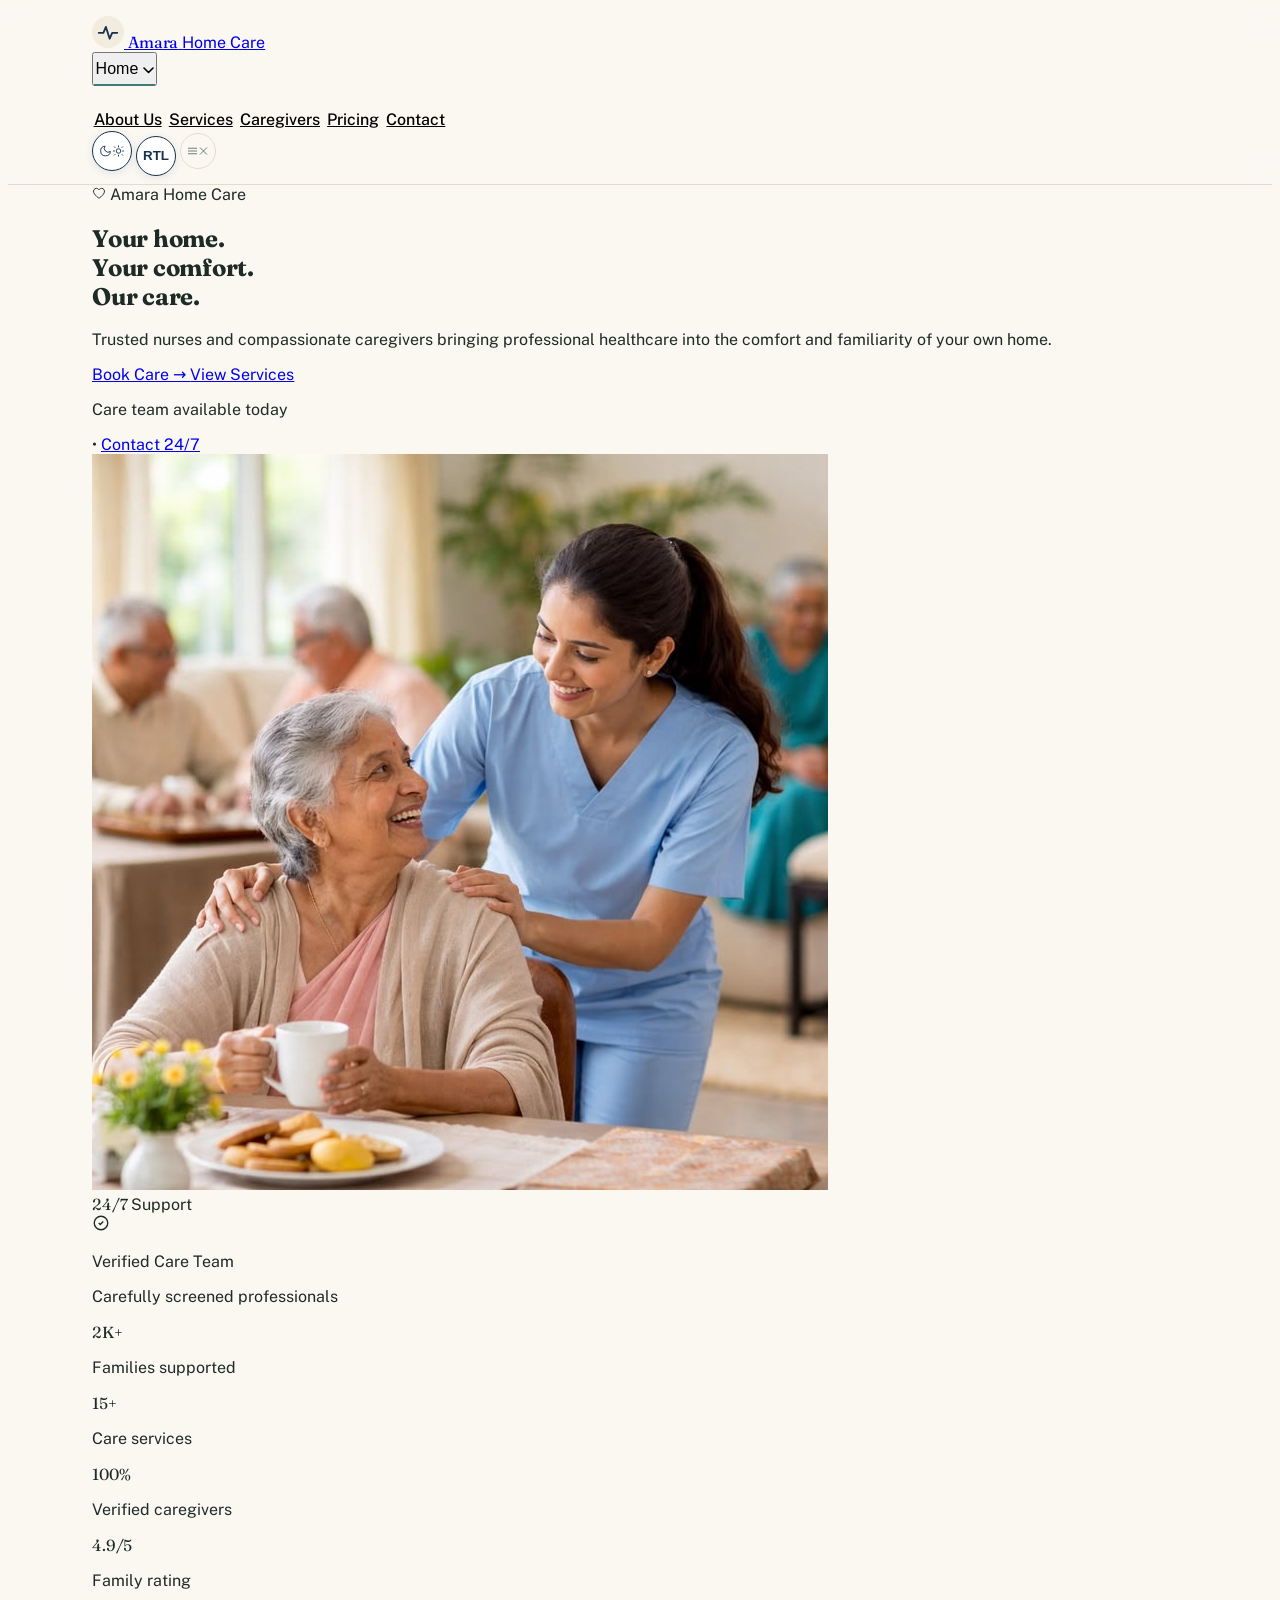
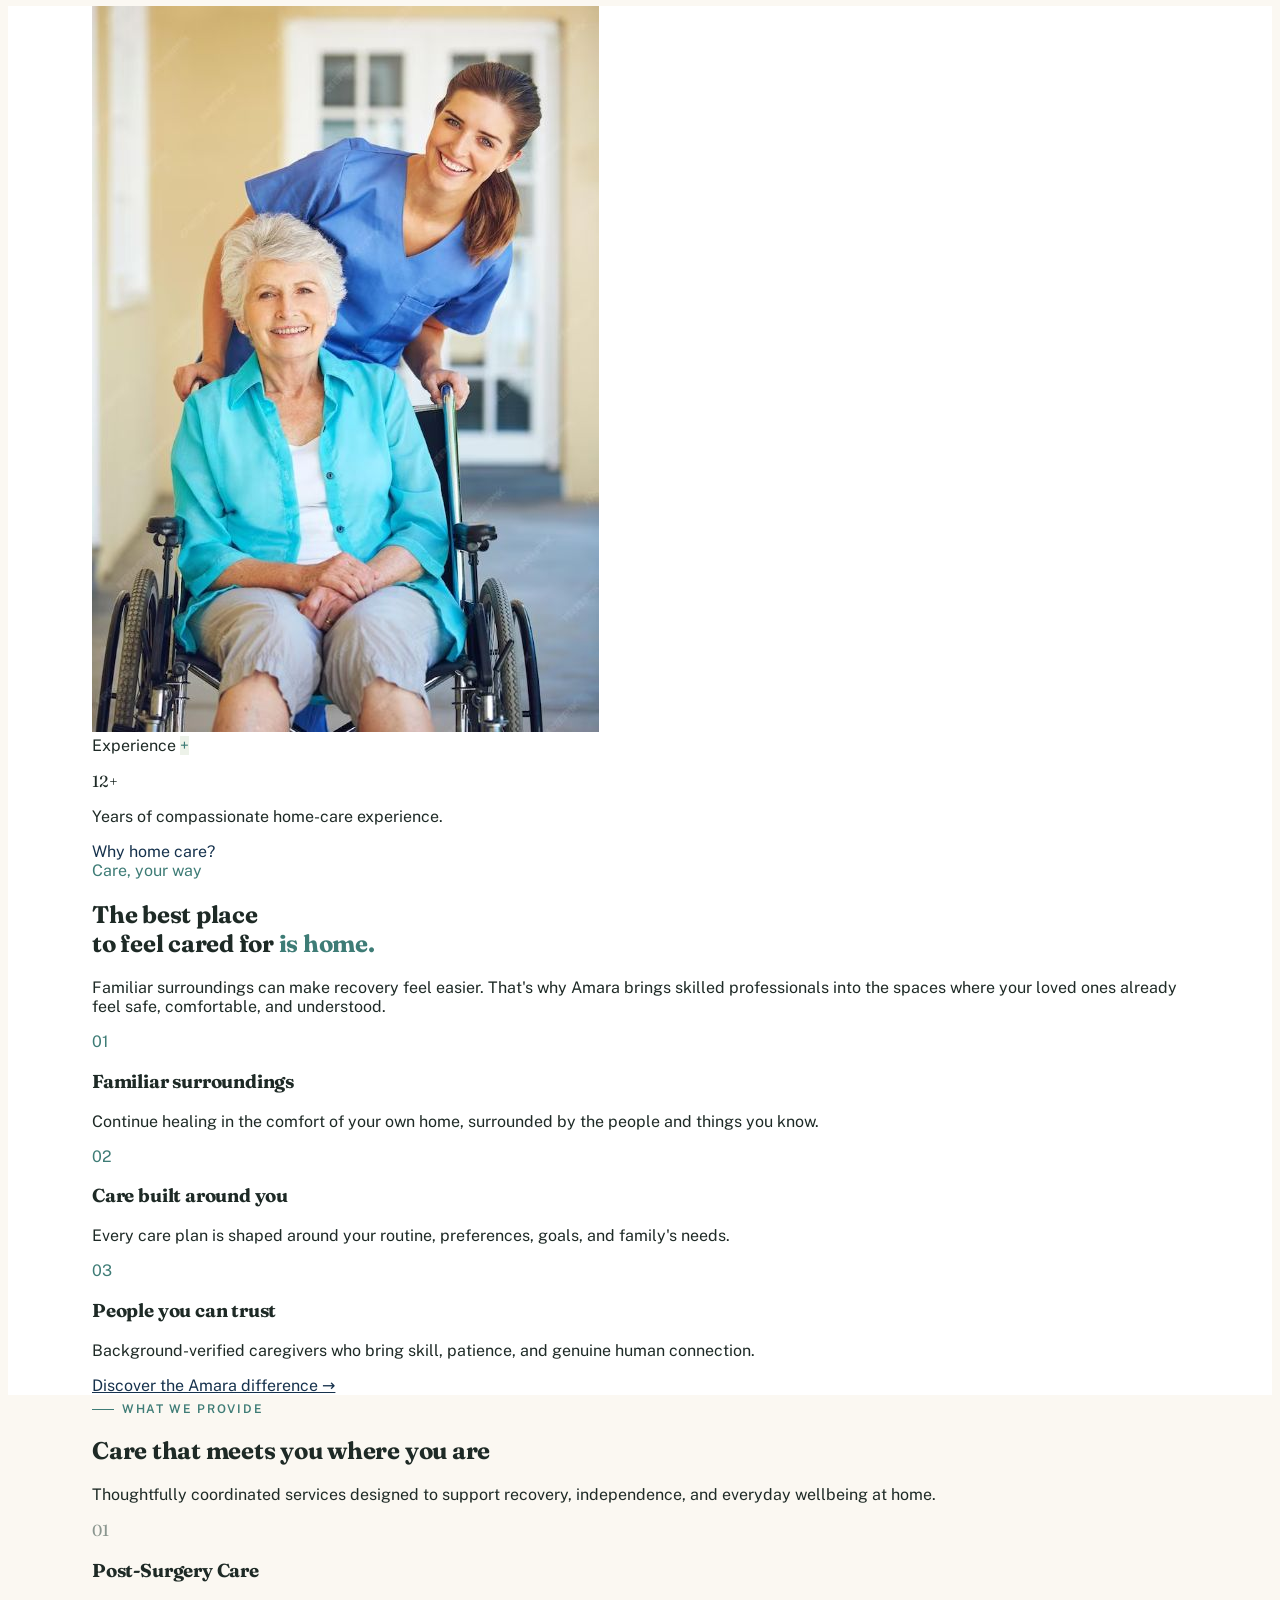
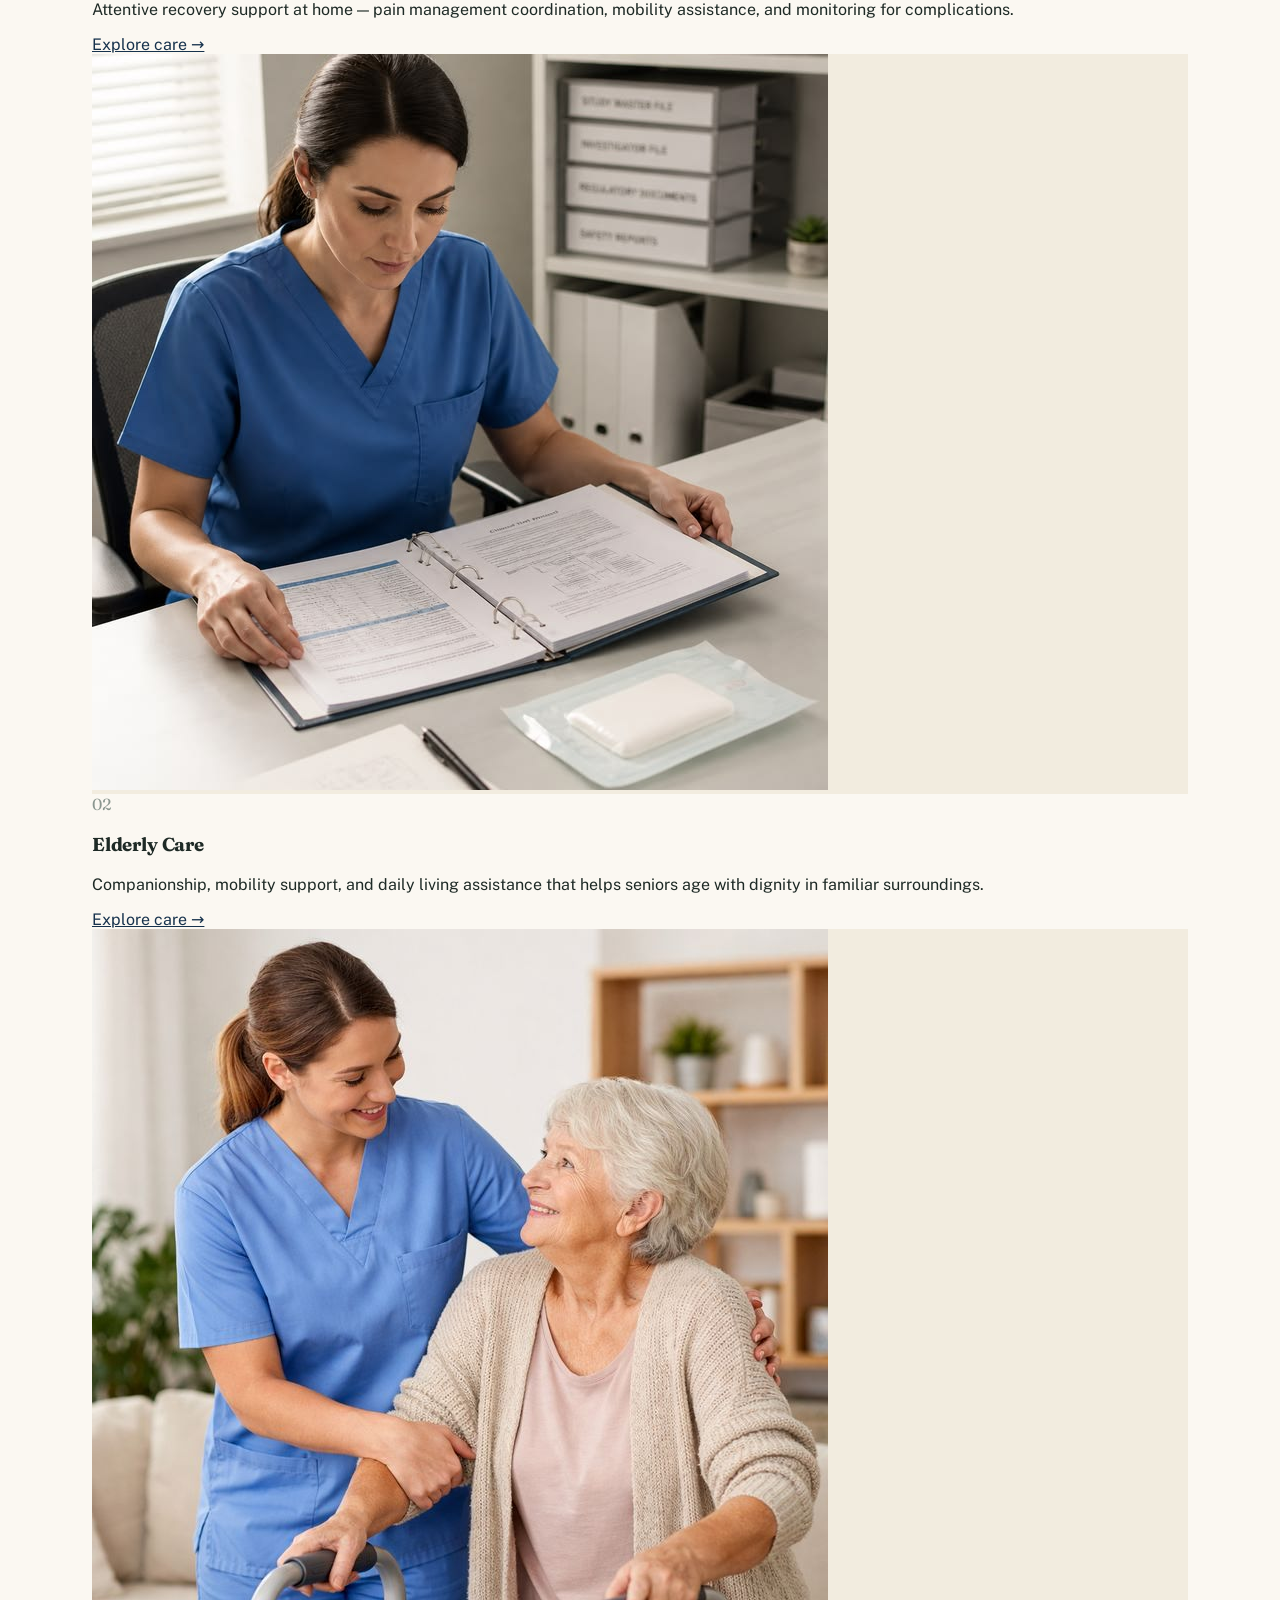
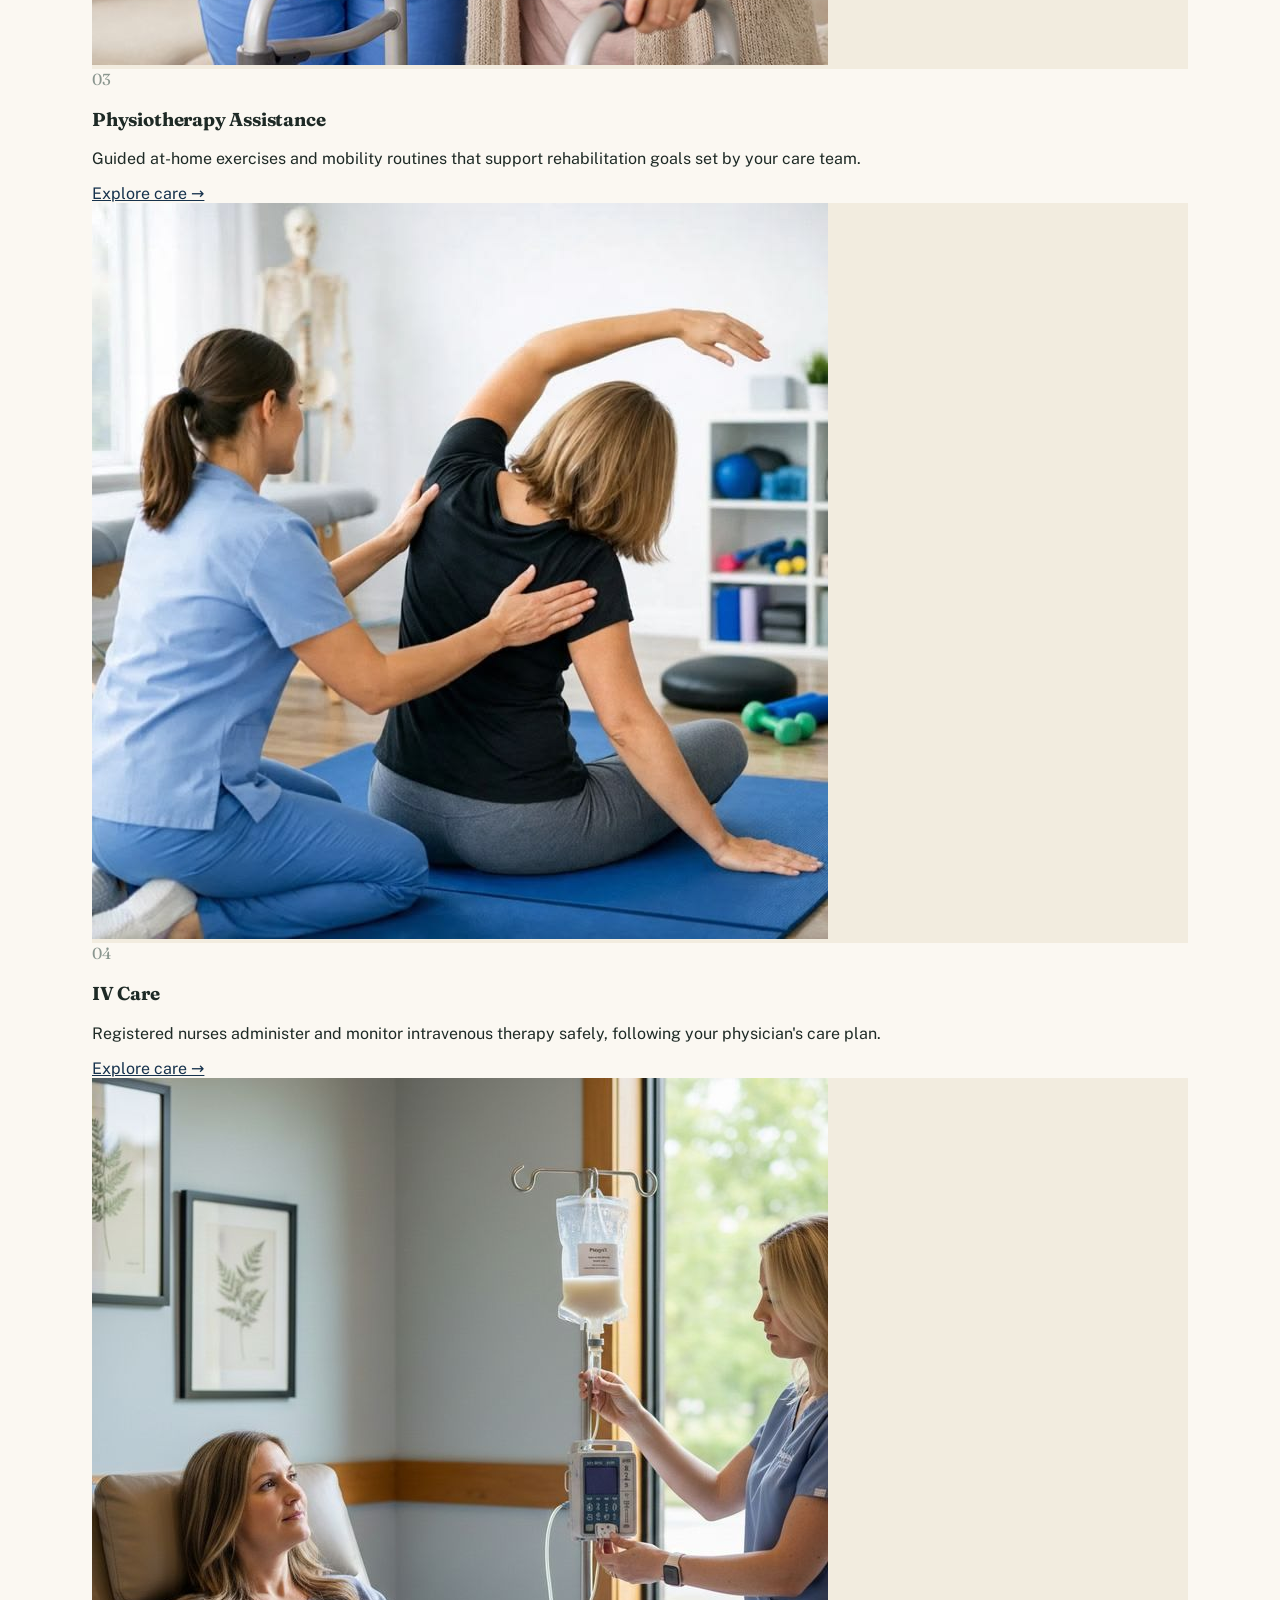
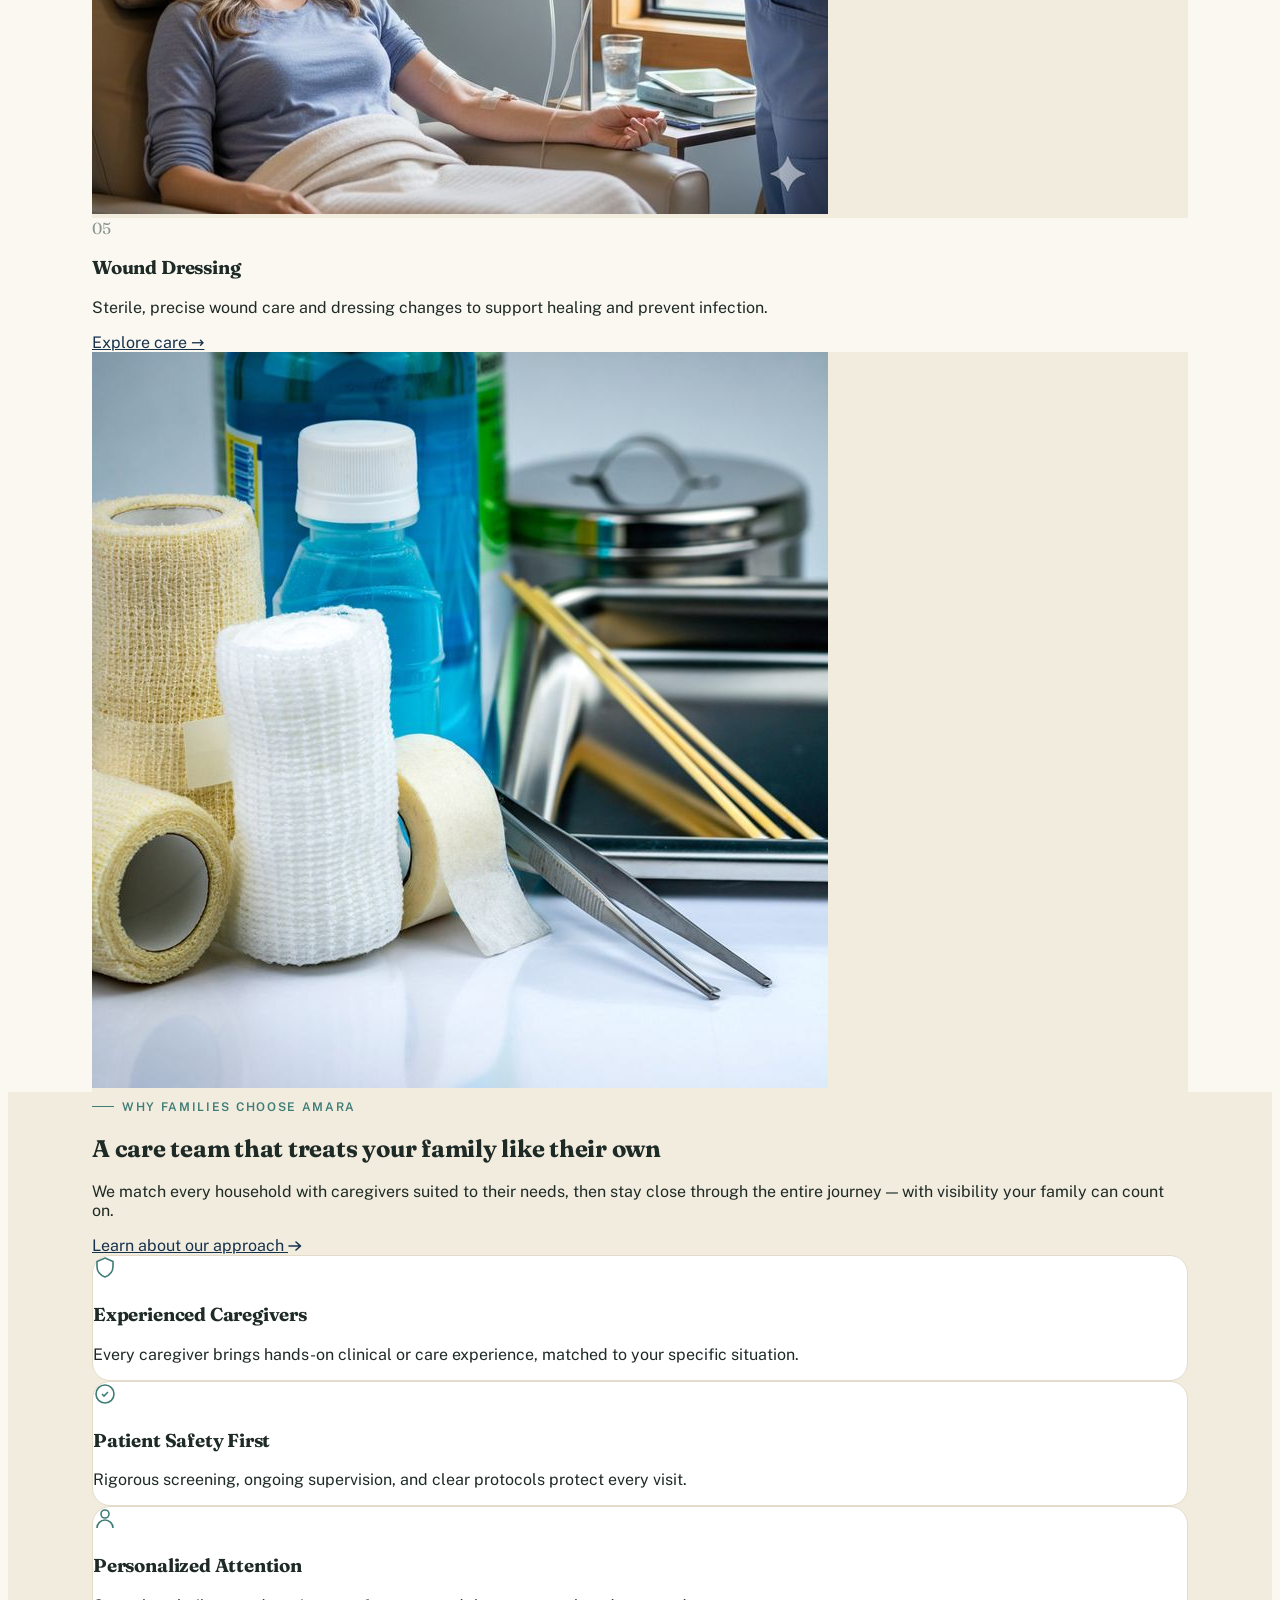
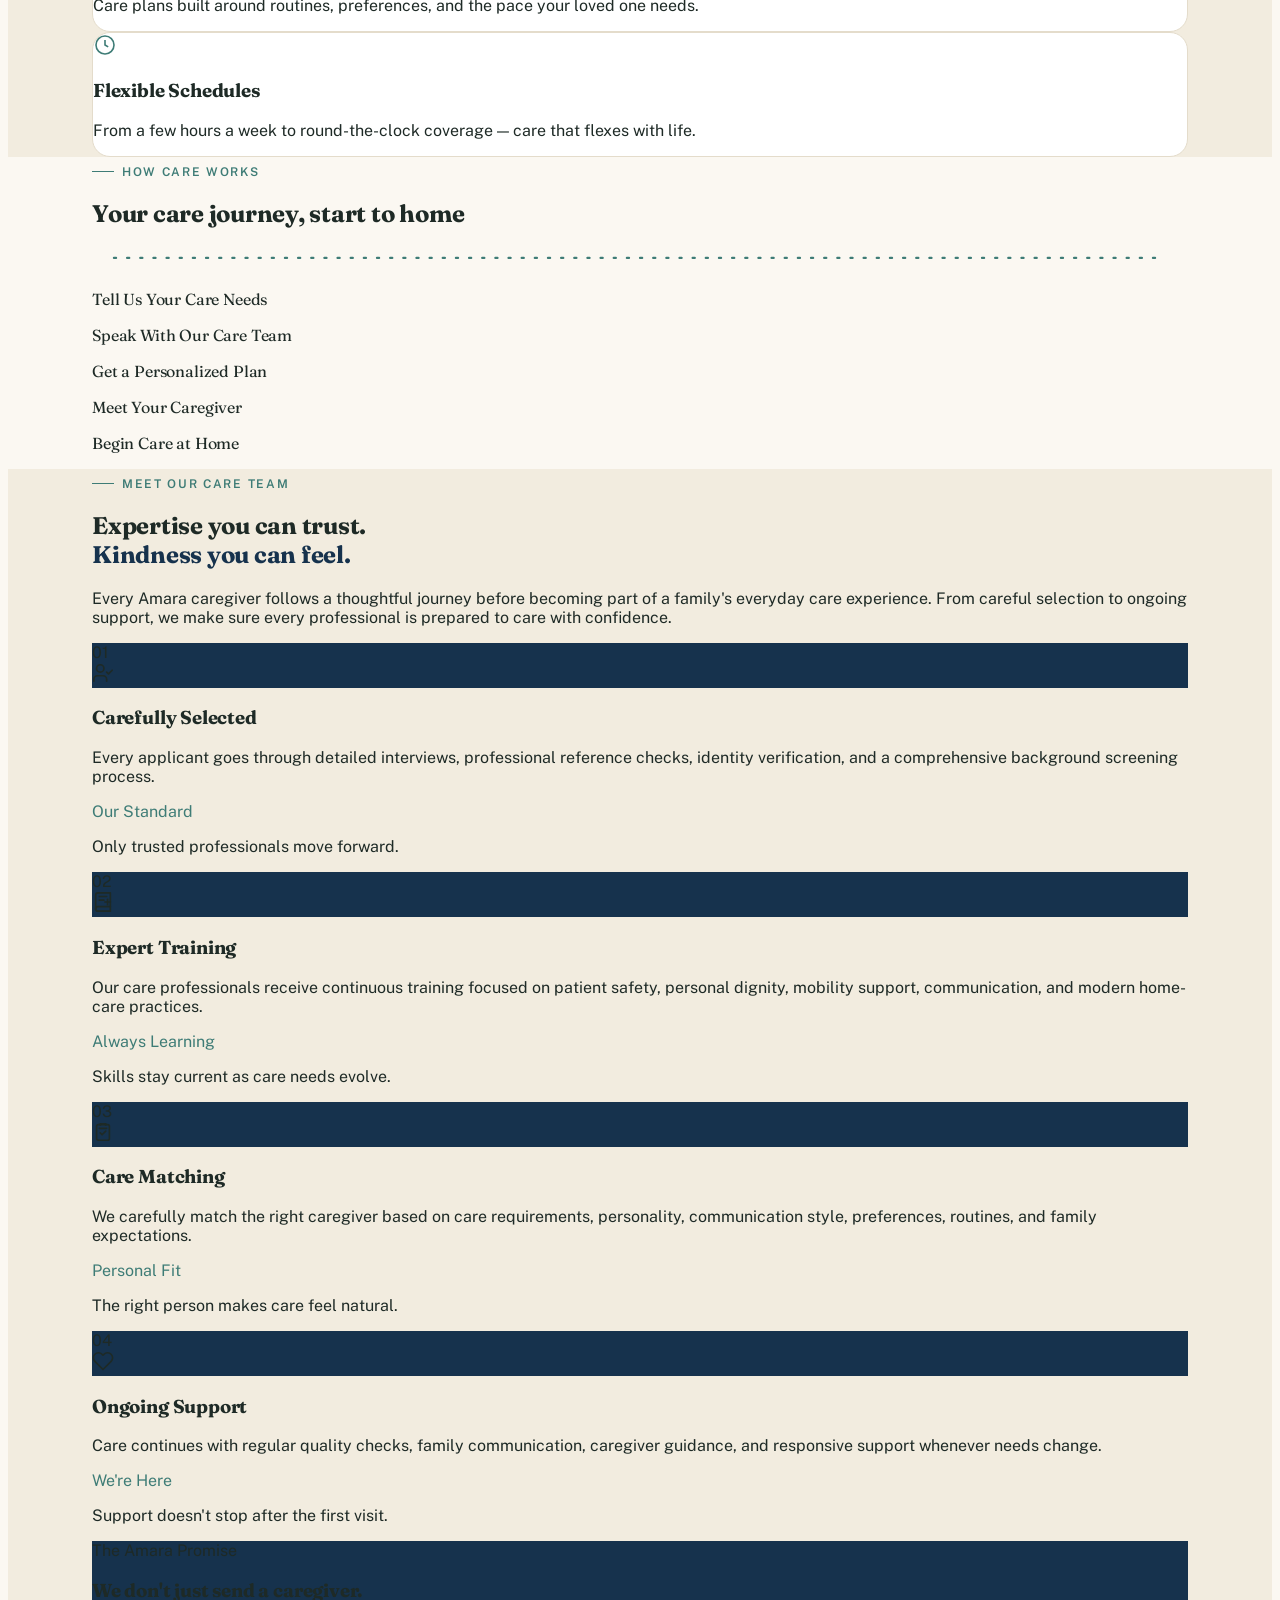
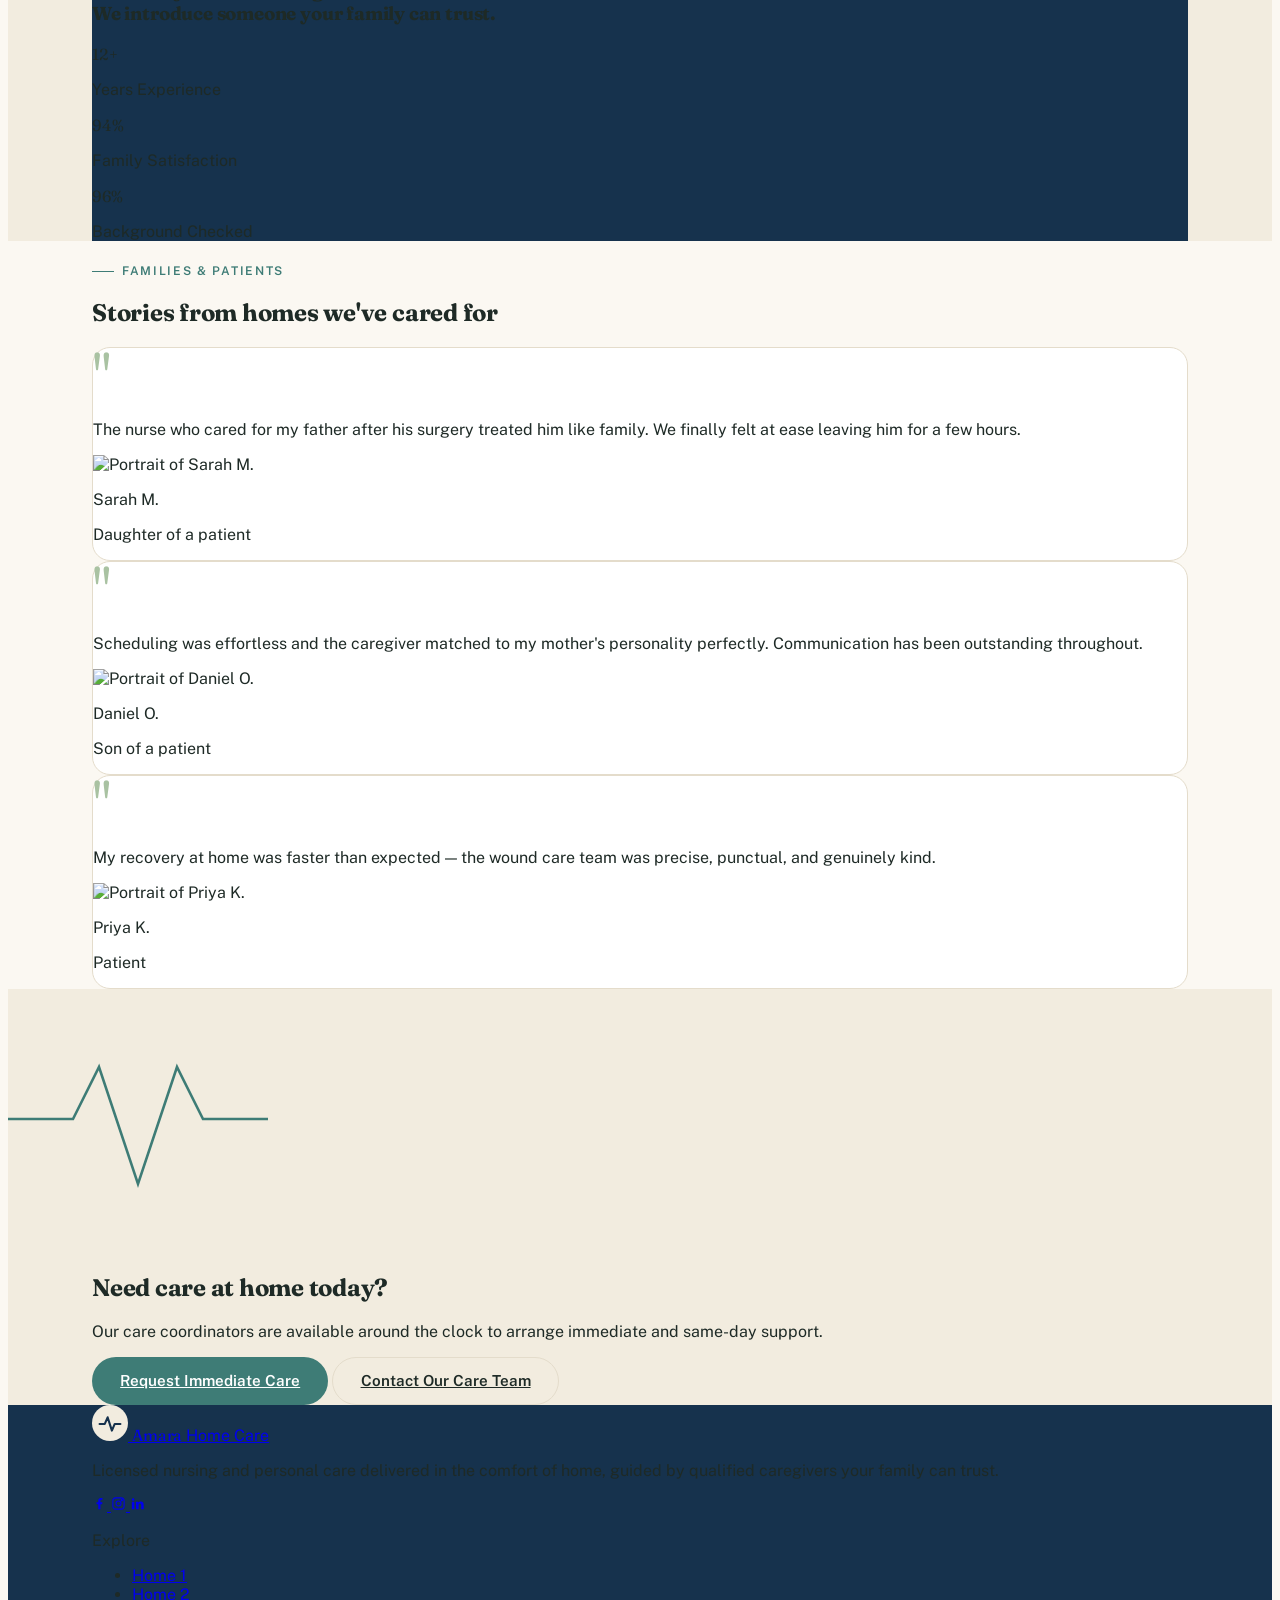
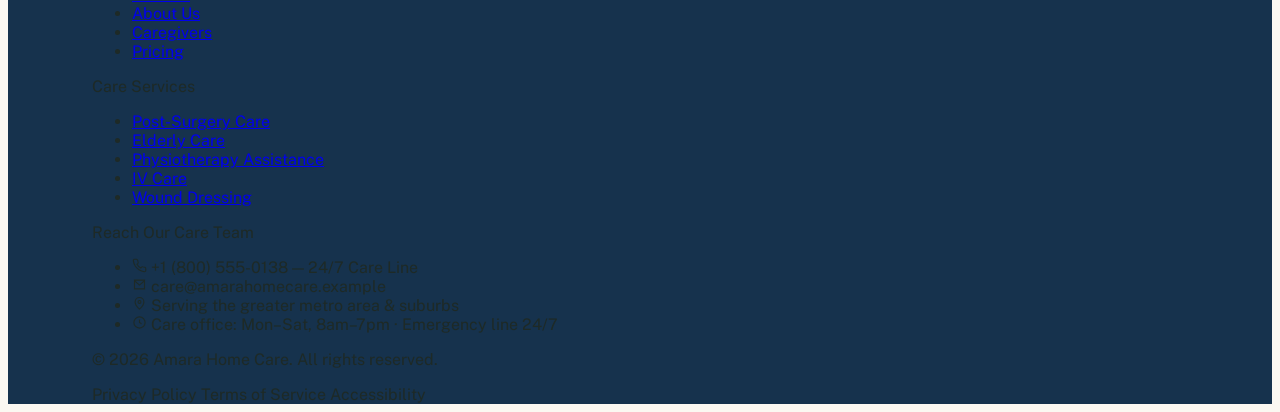
==== commit f983df71: "all changes complete" ====
--- a/index.html
+++ b/index.html
@@ -53,7 +53,7 @@
 
   <header id="site-header">
     <div class="container-x">
-      <div class="header-row flex items-center justify-between gap-4 py-4">
+      <div class="header-row flex items-center justify-between gap-4">
 
         <!-- Logo -->
         <a href="index.html" class="flex items-center gap-3 shrink-0">
@@ -64,7 +64,8 @@
           </svg>
           <span class="leading-tight">
             <span class="block font-display text-lg font-semibold text-black dark:text-white">Amara</span>
-            <span class="block text-[11px] tracking-[0.18em] uppercase text-black dark:text-white -mt-0.5">Home Care</span>
+            <span class="block text-[11px] tracking-[0.18em] uppercase text-black dark:text-white -mt-0.5">Home
+              Care</span>
           </span>
         </a>
 
@@ -934,285 +935,219 @@
     </section>
 
     <!-- ============ SECTION 4 — CARE SERVICES ============ -->
-<section class="py-16 sm:py-20 md:py-28">
-  <div class="container-x">
-
-    <!-- Heading -->
-    <div class="max-w-xl reveal">
-      <span class="eyebrow">What We Provide</span>
-
-      <h2
-        class="section-heading mt-4 font-display text-3xl font-semibold leading-tight text-black dark:text-white sm:text-4xl"
-      >
-        Care that meets you where you are
-      </h2>
-
-      <p class="mt-4 max-w-lg text-sm leading-7 text-black dark:text-white sm:text-base">
-        Thoughtfully coordinated services designed to support recovery,
-        independence, and everyday wellbeing at home.
-      </p>
-    </div>
-
-
-    <!-- Services -->
-    <div class="mt-10 divide-y divide-line border-y border-line sm:mt-14">
-
-      <!-- 01 -->
-      <div
-        class="grid gap-6 py-7 sm:py-8 md:grid-cols-12 md:items-center md:gap-6 reveal"
-      >
-
-        <!-- Number -->
-        <div class="md:col-span-2">
-          <span class="font-display text-2xl text-mute sm:text-3xl">
-            01
-          </span>
-        </div>
-
-        <!-- Content -->
-        <div class="md:col-span-6">
-          <h3
-            class="font-display text-xl font-semibold text-black dark:text-white sm:text-2xl"
-          >
-            Post-Surgery Care
-          </h3>
-
-          <p
-            class="mt-2 max-w-md text-sm leading-6 text-black dark:text-white sm:leading-7"
-          >
-            Attentive recovery support at home — pain management coordination,
-            mobility assistance, and monitoring for complications.
+    <section class="py-16 sm:py-20 md:py-28">
+      <div class="container-x">
+
+        <!-- Heading -->
+        <div class="max-w-xl reveal">
+          <span class="eyebrow">What We Provide</span>
+
+          <h2
+            class="section-heading mt-4 font-display text-3xl font-semibold leading-tight text-black dark:text-white sm:text-4xl">
+            Care that meets you where you are
+          </h2>
+
+          <p class="mt-4 max-w-lg text-sm leading-7 text-black dark:text-white sm:text-base">
+            Thoughtfully coordinated services designed to support recovery,
+            independence, and everyday wellbeing at home.
           </p>
-
-          <a
-            href="services.html"
-            class="mt-4 inline-flex items-center gap-2 text-xs font-semibold text-navy transition hover:gap-3 dark:text-[#AFC8BE]"
-          >
-            Explore care
-            <span>→</span>
-          </a>
-        </div>
-
-        <!-- Image -->
-        <div class="md:col-span-4 md:flex md:justify-end">
-          <div
-            class="w-full overflow-hidden rounded-xl bg-alt sm:max-w-sm md:max-w-[180px]"
-          >
-            <img
-              src="assets/images/p3.jpg"
-              class="block h-auto w-full object-contain transition duration-500 hover:scale-[1.03]"
-              alt="Nurse checking recovery notes"
-              loading="lazy"
-            />
-          </div>
+        </div>
+
+
+        <!-- Services -->
+        <div class="mt-10 divide-y divide-line border-y border-line sm:mt-14">
+
+          <!-- 01 -->
+          <div class="grid gap-6 py-7 sm:py-8 md:grid-cols-12 md:items-center md:gap-6 reveal">
+
+            <!-- Number -->
+            <div class="md:col-span-2">
+              <span class="font-display text-2xl text-mute sm:text-3xl">
+                01
+              </span>
+            </div>
+
+            <!-- Content -->
+            <div class="md:col-span-6">
+              <h3 class="font-display text-xl font-semibold text-black dark:text-white sm:text-2xl">
+                Post-Surgery Care
+              </h3>
+
+              <p class="mt-2 max-w-md text-sm leading-6 text-black dark:text-white sm:leading-7">
+                Attentive recovery support at home — pain management coordination,
+                mobility assistance, and monitoring for complications.
+              </p>
+
+              <a href="services.html"
+                class="mt-4 inline-flex items-center gap-2 text-xs font-semibold text-navy transition hover:gap-3 dark:text-[#AFC8BE]">
+                Explore care
+                <span>→</span>
+              </a>
+            </div>
+
+            <!-- Image -->
+            <div class="md:col-span-4 md:flex md:justify-end">
+              <div class="w-full overflow-hidden rounded-xl bg-alt sm:max-w-sm md:max-w-[180px]">
+                <img src="assets/images/p3.jpg"
+                  class="block h-auto w-full object-contain transition duration-500 hover:scale-[1.03]"
+                  alt="Nurse checking recovery notes" loading="lazy" />
+              </div>
+            </div>
+
+          </div>
+
+
+          <!-- 02 -->
+          <div class="grid gap-6 py-7 sm:py-8 md:grid-cols-12 md:items-center md:gap-6 reveal">
+
+            <div class="md:col-span-2">
+              <span class="font-display text-2xl text-mute sm:text-3xl">
+                02
+              </span>
+            </div>
+
+            <div class="md:col-span-6">
+              <h3 class="font-display text-xl font-semibold text-black dark:text-white sm:text-2xl">
+                Elderly Care
+              </h3>
+
+              <p class="mt-2 max-w-md text-sm leading-6 text-black dark:text-white sm:leading-7">
+                Companionship, mobility support, and daily living assistance that
+                helps seniors age with dignity in familiar surroundings.
+              </p>
+
+              <a href="services.html"
+                class="mt-4 inline-flex items-center gap-2 text-xs font-semibold text-navy transition hover:gap-3 dark:text-[#AFC8BE]">
+                Explore care
+                <span>→</span>
+              </a>
+            </div>
+
+            <div class="md:col-span-4 md:flex md:justify-end">
+              <div class="w-full overflow-hidden rounded-xl bg-alt sm:max-w-sm md:max-w-[180px]">
+                <img src="assets/images/p4.jpg"
+                  class="block h-auto w-full object-contain transition duration-500 hover:scale-[1.03]"
+                  alt="Caregiver assisting an elderly woman" loading="lazy" />
+              </div>
+            </div>
+
+          </div>
+
+
+          <!-- 03 -->
+          <div class="grid gap-6 py-7 sm:py-8 md:grid-cols-12 md:items-center md:gap-6 reveal">
+
+            <div class="md:col-span-2">
+              <span class="font-display text-2xl text-mute sm:text-3xl">
+                03
+              </span>
+            </div>
+
+            <div class="md:col-span-6">
+              <h3 class="font-display text-xl font-semibold text-black dark:text-white sm:text-2xl">
+                Physiotherapy Assistance
+              </h3>
+
+              <p class="mt-2 max-w-md text-sm leading-6 text-black dark:text-white sm:leading-7">
+                Guided at-home exercises and mobility routines that support
+                rehabilitation goals set by your care team.
+              </p>
+
+              <a href="services.html"
+                class="mt-4 inline-flex items-center gap-2 text-xs font-semibold text-navy transition hover:gap-3 dark:text-[#AFC8BE]">
+                Explore care
+                <span>→</span>
+              </a>
+            </div>
+
+            <div class="md:col-span-4 md:flex md:justify-end">
+              <div class="w-full overflow-hidden rounded-xl bg-alt sm:max-w-sm md:max-w-[180px]">
+                <img src="assets/images/p5.jpg"
+                  class="block h-auto w-full object-contain transition duration-500 hover:scale-[1.03]"
+                  alt="Physiotherapy assistance at home" loading="lazy" />
+              </div>
+            </div>
+
+          </div>
+
+
+          <!-- 04 -->
+          <div class="grid gap-6 py-7 sm:py-8 md:grid-cols-12 md:items-center md:gap-6 reveal">
+
+            <div class="md:col-span-2">
+              <span class="font-display text-2xl text-mute sm:text-3xl">
+                04
+              </span>
+            </div>
+
+            <div class="md:col-span-6">
+              <h3 class="font-display text-xl font-semibold text-black dark:text-white sm:text-2xl">
+                IV Care
+              </h3>
+
+              <p class="mt-2 max-w-md text-sm leading-6 text-black dark:text-white sm:leading-7">
+                Registered nurses administer and monitor intravenous therapy
+                safely, following your physician's care plan.
+              </p>
+
+              <a href="services.html"
+                class="mt-4 inline-flex items-center gap-2 text-xs font-semibold text-navy transition hover:gap-3 dark:text-[#AFC8BE]">
+                Explore care
+                <span>→</span>
+              </a>
+            </div>
+
+            <div class="md:col-span-4 md:flex md:justify-end">
+              <div class="w-full overflow-hidden rounded-xl bg-alt sm:max-w-sm md:max-w-[180px]">
+                <img src="assets/images/p6.jpg"
+                  class="block h-auto w-full object-contain transition duration-500 hover:scale-[1.03]"
+                  alt="IV care administered at home" loading="lazy" />
+              </div>
+            </div>
+
+          </div>
+
+
+          <!-- 05 -->
+          <div class="grid gap-6 py-7 sm:py-8 md:grid-cols-12 md:items-center md:gap-6 reveal">
+
+            <div class="md:col-span-2">
+              <span class="font-display text-2xl text-mute sm:text-3xl">
+                05
+              </span>
+            </div>
+
+            <div class="md:col-span-6">
+              <h3 class="font-display text-xl font-semibold text-black dark:text-white sm:text-2xl">
+                Wound Dressing
+              </h3>
+
+              <p class="mt-2 max-w-md text-sm leading-6 text-black dark:text-white sm:leading-7">
+                Sterile, precise wound care and dressing changes to support
+                healing and prevent infection.
+              </p>
+
+              <a href="services.html"
+                class="mt-4 inline-flex items-center gap-2 text-xs font-semibold text-navy transition hover:gap-3 dark:text-[#AFC8BE]">
+                Explore care
+                <span>→</span>
+              </a>
+            </div>
+
+            <div class="md:col-span-4 md:flex md:justify-end">
+              <div class="w-full overflow-hidden rounded-xl bg-alt sm:max-w-sm md:max-w-[180px]">
+                <img src="assets/images/p7.jpg"
+                  class="block h-auto w-full object-contain transition duration-500 hover:scale-[1.03]"
+                  alt="Wound dressing supplies" loading="lazy" />
+              </div>
+            </div>
+
+          </div>
+
         </div>
 
       </div>
-
-
-      <!-- 02 -->
-      <div
-        class="grid gap-6 py-7 sm:py-8 md:grid-cols-12 md:items-center md:gap-6 reveal"
-      >
-
-        <div class="md:col-span-2">
-          <span class="font-display text-2xl text-mute sm:text-3xl">
-            02
-          </span>
-        </div>
-
-        <div class="md:col-span-6">
-          <h3
-            class="font-display text-xl font-semibold text-black dark:text-white sm:text-2xl"
-          >
-            Elderly Care
-          </h3>
-
-          <p
-            class="mt-2 max-w-md text-sm leading-6 text-black dark:text-white sm:leading-7"
-          >
-            Companionship, mobility support, and daily living assistance that
-            helps seniors age with dignity in familiar surroundings.
-          </p>
-
-          <a
-            href="services.html"
-            class="mt-4 inline-flex items-center gap-2 text-xs font-semibold text-navy transition hover:gap-3 dark:text-[#AFC8BE]"
-          >
-            Explore care
-            <span>→</span>
-          </a>
-        </div>
-
-        <div class="md:col-span-4 md:flex md:justify-end">
-          <div
-            class="w-full overflow-hidden rounded-xl bg-alt sm:max-w-sm md:max-w-[180px]"
-          >
-            <img
-              src="assets/images/p4.jpg"
-              class="block h-auto w-full object-contain transition duration-500 hover:scale-[1.03]"
-              alt="Caregiver assisting an elderly woman"
-              loading="lazy"
-            />
-          </div>
-        </div>
-
-      </div>
-
-
-      <!-- 03 -->
-      <div
-        class="grid gap-6 py-7 sm:py-8 md:grid-cols-12 md:items-center md:gap-6 reveal"
-      >
-
-        <div class="md:col-span-2">
-          <span class="font-display text-2xl text-mute sm:text-3xl">
-            03
-          </span>
-        </div>
-
-        <div class="md:col-span-6">
-          <h3
-            class="font-display text-xl font-semibold text-black dark:text-white sm:text-2xl"
-          >
-            Physiotherapy Assistance
-          </h3>
-
-          <p
-            class="mt-2 max-w-md text-sm leading-6 text-black dark:text-white sm:leading-7"
-          >
-            Guided at-home exercises and mobility routines that support
-            rehabilitation goals set by your care team.
-          </p>
-
-          <a
-            href="services.html"
-            class="mt-4 inline-flex items-center gap-2 text-xs font-semibold text-navy transition hover:gap-3 dark:text-[#AFC8BE]"
-          >
-            Explore care
-            <span>→</span>
-          </a>
-        </div>
-
-        <div class="md:col-span-4 md:flex md:justify-end">
-          <div
-            class="w-full overflow-hidden rounded-xl bg-alt sm:max-w-sm md:max-w-[180px]"
-          >
-            <img
-              src="assets/images/p5.jpg"
-              class="block h-auto w-full object-contain transition duration-500 hover:scale-[1.03]"
-              alt="Physiotherapy assistance at home"
-              loading="lazy"
-            />
-          </div>
-        </div>
-
-      </div>
-
-
-      <!-- 04 -->
-      <div
-        class="grid gap-6 py-7 sm:py-8 md:grid-cols-12 md:items-center md:gap-6 reveal"
-      >
-
-        <div class="md:col-span-2">
-          <span class="font-display text-2xl text-mute sm:text-3xl">
-            04
-          </span>
-        </div>
-
-        <div class="md:col-span-6">
-          <h3
-            class="font-display text-xl font-semibold text-black dark:text-white sm:text-2xl"
-          >
-            IV Care
-          </h3>
-
-          <p
-            class="mt-2 max-w-md text-sm leading-6 text-black dark:text-white sm:leading-7"
-          >
-            Registered nurses administer and monitor intravenous therapy
-            safely, following your physician's care plan.
-          </p>
-
-          <a
-            href="services.html"
-            class="mt-4 inline-flex items-center gap-2 text-xs font-semibold text-navy transition hover:gap-3 dark:text-[#AFC8BE]"
-          >
-            Explore care
-            <span>→</span>
-          </a>
-        </div>
-
-        <div class="md:col-span-4 md:flex md:justify-end">
-          <div
-            class="w-full overflow-hidden rounded-xl bg-alt sm:max-w-sm md:max-w-[180px]"
-          >
-            <img
-              src="assets/images/p6.jpg"
-              class="block h-auto w-full object-contain transition duration-500 hover:scale-[1.03]"
-              alt="IV care administered at home"
-              loading="lazy"
-            />
-          </div>
-        </div>
-
-      </div>
-
-
-      <!-- 05 -->
-      <div
-        class="grid gap-6 py-7 sm:py-8 md:grid-cols-12 md:items-center md:gap-6 reveal"
-      >
-
-        <div class="md:col-span-2">
-          <span class="font-display text-2xl text-mute sm:text-3xl">
-            05
-          </span>
-        </div>
-
-        <div class="md:col-span-6">
-          <h3
-            class="font-display text-xl font-semibold text-black dark:text-white sm:text-2xl"
-          >
-            Wound Dressing
-          </h3>
-
-          <p
-            class="mt-2 max-w-md text-sm leading-6 text-black dark:text-white sm:leading-7"
-          >
-            Sterile, precise wound care and dressing changes to support
-            healing and prevent infection.
-          </p>
-
-          <a
-            href="services.html"
-            class="mt-4 inline-flex items-center gap-2 text-xs font-semibold text-navy transition hover:gap-3 dark:text-[#AFC8BE]"
-          >
-            Explore care
-            <span>→</span>
-          </a>
-        </div>
-
-        <div class="md:col-span-4 md:flex md:justify-end">
-          <div
-            class="w-full overflow-hidden rounded-xl bg-alt sm:max-w-sm md:max-w-[180px]"
-          >
-            <img
-              src="assets/images/p7.jpg"
-              class="block h-auto w-full object-contain transition duration-500 hover:scale-[1.03]"
-              alt="Wound dressing supplies"
-              loading="lazy"
-            />
-          </div>
-        </div>
-
-      </div>
-
-    </div>
-
-  </div>
-</section>   
+    </section>
 
 
     <!-- ============ SECTION 5 — WHY FAMILIES CHOOSE US ============ -->
@@ -1349,601 +1284,479 @@
     </section>
 
     <!-- ============ SECTION 7 — CAREGIVER EXPERIENCE (Care Journey Layout) ============ -->
-<section class="relative overflow-hidden bg-alt py-20 md:py-28">
-
-  <div class="container-x relative">
-
-    <!-- ================================================= -->
-    <!-- HEADING -->
-    <!-- ================================================= -->
-    <div class="reveal mb-14 flex flex-col gap-5 lg:flex-row lg:items-end lg:justify-between">
-
-      <div class="max-w-2xl">
-
-        <span class="eyebrow">
-          Meet Our Care Team
-        </span>
-
-        <h2
-          class="font-display mt-4 text-3xl font-semibold
+    <section class="relative overflow-hidden bg-alt py-20 md:py-28">
+
+      <div class="container-x relative">
+
+        <!-- ================================================= -->
+        <!-- HEADING -->
+        <!-- ================================================= -->
+        <div class="reveal mb-14 flex flex-col gap-5 lg:flex-row lg:items-end lg:justify-between">
+
+          <div class="max-w-2xl">
+
+            <span class="eyebrow">
+              Meet Our Care Team
+            </span>
+
+            <h2 class="font-display mt-4 text-3xl font-semibold
                  leading-tight text-black dark:text-white
-                 md:text-5xl"
-        >
-          Expertise you can trust.
-          <br />
-          <span class="text-navy dark:text-[#AFC8BE]">
-            Kindness you can feel.
-          </span>
-        </h2>
-
-      </div>
-
-      <p
-        class="max-w-md leading-relaxed
-               text-black dark:text-white"
-      >
-        Every Amara caregiver follows a thoughtful journey before
-        becoming part of a family's everyday care experience.
-        From careful selection to ongoing support, we make sure
-        every professional is prepared to care with confidence.
-      </p>
-
-    </div>
-
-
-    <!-- ================================================= -->
-    <!-- JOURNEY TIMELINE -->
-    <!-- ================================================= -->
-    <div class="relative">
-
-      <!-- Desktop Connecting Line -->
-      <div
-        class="absolute left-[10%] right-[10%] top-[88px]
+                 md:text-5xl">
+              Expertise you can trust.
+              <br />
+              <span class="text-navy dark:text-[#AFC8BE]">
+                Kindness you can feel.
+              </span>
+            </h2>
+
+          </div>
+
+          <p class="max-w-md leading-relaxed
+               text-black dark:text-white">
+            Every Amara caregiver follows a thoughtful journey before
+            becoming part of a family's everyday care experience.
+            From careful selection to ongoing support, we make sure
+            every professional is prepared to care with confidence.
+          </p>
+
+        </div>
+
+
+        <!-- ================================================= -->
+        <!-- JOURNEY TIMELINE -->
+        <!-- ================================================= -->
+        <div class="relative">
+
+          <!-- Desktop Connecting Line -->
+          <div class="absolute left-[10%] right-[10%] top-[88px]
                hidden h-px bg-black/10
-               dark:bg-white/10 lg:block"
-      ></div>
-
-
-      <!-- Equal Height Grid -->
-      <div class="grid items-stretch gap-6 lg:grid-cols-4">
-
-
-        <!-- ================================================= -->
-        <!-- STEP 01 -->
-        <!-- ================================================= -->
-        <div class="reveal relative flex">
-
-          <div
-            class="group relative flex h-full w-full flex-col
+               dark:bg-white/10 lg:block"></div>
+
+
+          <!-- Equal Height Grid -->
+          <div class="grid items-stretch gap-6 lg:grid-cols-4">
+
+
+            <!-- ================================================= -->
+            <!-- STEP 01 -->
+            <!-- ================================================= -->
+            <div class="reveal relative flex">
+
+              <div class="group relative flex h-full w-full flex-col
                    overflow-hidden rounded-[var(--radius-lg)]
                    border border-black/5 bg-white
                    p-7 shadow-sm
                    transition duration-500
                    hover:-translate-y-2 hover:shadow-xl
                    dark:border-white/10
-                   dark:bg-[#18221F]"
-          >
-
-            <!-- Number -->
-            <div
-              class="relative z-10 mb-7 flex h-14 w-14
+                   dark:bg-[#18221F]">
+
+                <!-- Number -->
+                <div class="relative z-10 mb-7 flex h-14 w-14
                      shrink-0 items-center justify-center
                      rounded-full bg-navy text-lg font-semibold
                      text-white shadow-lg
                      transition duration-300
-                     group-hover:scale-105"
-            >
-              01
-            </div>
-
-
-            <!-- Icon -->
-<div
-  class="flex h-12 w-12 shrink-0 items-center justify-center
+                     group-hover:scale-105">
+                  01
+                </div>
+
+
+                <!-- Icon -->
+                <div class="flex h-12 w-12 shrink-0 items-center justify-center
          rounded-xl bg-navy
          text-white
          dark:bg-[#AFC8BE]/10
-         dark:text-white"
->
-  <svg
-    width="22"
-    height="22"
-    viewBox="0 0 24 24"
-    fill="none"
-    stroke="currentColor"
-    stroke-width="1.8"
-    stroke-linecap="round"
-    stroke-linejoin="round"
-    aria-hidden="true"
-  >
-    <path d="M16 21v-2a4 4 0 0 0-4-4H6a4 4 0 0 0-4 4v2"/>
-    <circle cx="9" cy="7" r="4"/>
-    <path d="m16 11 2 2 4-4"/>
-  </svg>
-</div>
-
-
-            <!-- Content -->
-            <div class="flex flex-1 flex-col">
-
-              <h3
-                class="mt-5 text-lg font-semibold
-                       text-black dark:text-white"
-              >
-                Carefully Selected
-              </h3>
-
-              <p
-                class="mt-3 text-sm leading-7
+         dark:text-white">
+                  <svg width="22" height="22" viewBox="0 0 24 24" fill="none" stroke="currentColor" stroke-width="1.8"
+                    stroke-linecap="round" stroke-linejoin="round" aria-hidden="true">
+                    <path d="M16 21v-2a4 4 0 0 0-4-4H6a4 4 0 0 0-4 4v2" />
+                    <circle cx="9" cy="7" r="4" />
+                    <path d="m16 11 2 2 4-4" />
+                  </svg>
+                </div>
+
+
+                <!-- Content -->
+                <div class="flex flex-1 flex-col">
+
+                  <h3 class="mt-5 text-lg font-semibold
+                       text-black dark:text-white">
+                    Carefully Selected
+                  </h3>
+
+                  <p class="mt-3 text-sm leading-7
                        text-black
-                       dark:text-white"
-              >
-                Every applicant goes through detailed interviews,
-                professional reference checks, identity verification,
-                and a comprehensive background screening process.
-              </p>
-
-
-              <!-- Extra Detail -->
-              <div
-                class="mt-auto border-t
+                       dark:text-white">
+                    Every applicant goes through detailed interviews,
+                    professional reference checks, identity verification,
+                    and a comprehensive background screening process.
+                  </p>
+
+
+                  <!-- Extra Detail -->
+                  <div class="mt-auto border-t
                        border-black/10 pt-5
-                       dark:border-white/10"
-              >
-
-                <p
-                  class="text-[10px] font-bold uppercase
-                         tracking-[0.16em] text-teal"
-                >
-                  Our Standard
-                </p>
-
-                <p
-                  class="mt-2 text-xs leading-5
+                       dark:border-white/10">
+
+                    <p class="text-[10px] font-bold uppercase
+                         tracking-[0.16em] text-teal">
+                      Our Standard
+                    </p>
+
+                    <p class="mt-2 text-xs leading-5
                          text-black
-                         dark:text-white"
-                >
-                  Only trusted professionals move forward.
-                </p>
-
-              </div>
-
-            </div>
-
-          </div>
-
-        </div>
-
-
-
-        <!-- ================================================= -->
-        <!-- STEP 02 -->
-        <!-- ================================================= -->
-        <div class="reveal reveal-delay-1 relative flex">
-
-          <div
-            class="group relative flex h-full w-full flex-col
+                         dark:text-white">
+                      Only trusted professionals move forward.
+                    </p>
+
+                  </div>
+
+                </div>
+
+              </div>
+
+            </div>
+
+
+
+            <!-- ================================================= -->
+            <!-- STEP 02 -->
+            <!-- ================================================= -->
+            <div class="reveal reveal-delay-1 relative flex">
+
+              <div class="group relative flex h-full w-full flex-col
                    overflow-hidden rounded-[var(--radius-lg)]
                    border border-black/5 bg-white
                    p-7 shadow-sm
                    transition duration-500
                    hover:-translate-y-2 hover:shadow-xl
                    dark:border-white/10
-                   dark:bg-[#18221F]"
-          >
-
-            <!-- Number -->
-            <div
-              class="relative z-10 mb-7 flex h-14 w-14
+                   dark:bg-[#18221F]">
+
+                <!-- Number -->
+                <div class="relative z-10 mb-7 flex h-14 w-14
                      shrink-0 items-center justify-center
                      rounded-full bg-navy text-lg font-semibold
                      text-white shadow-lg
                      transition duration-300
-                     group-hover:scale-105"
-            >
-              02
-            </div>
-
-
-            <!-- Icon -->
-<div
-  class="flex h-12 w-12 shrink-0
+                     group-hover:scale-105">
+                  02
+                </div>
+
+
+                <!-- Icon -->
+                <div class="flex h-12 w-12 shrink-0
          items-center justify-center
          rounded-xl bg-navy
          text-white
          dark:bg-[#AFC8BE]/10
-         dark:text-white"
->
-  <svg
-    width="22"
-    height="22"
-    viewBox="0 0 24 24"
-    fill="none"
-    stroke="currentColor"
-    stroke-width="1.8"
-    stroke-linecap="round"
-    stroke-linejoin="round"
-    aria-hidden="true"
-  >
-    <path d="M4 19.5A2.5 2.5 0 0 1 6.5 17H20" />
-    <path d="M6.5 2H20v20H6.5A2.5 2.5 0 0 1 4 19.5v-15A2.5 2.5 0 0 1 6.5 2Z" />
-    <path d="M8 6h8" />
-    <path d="M8 10h5" />
-    <path d="M17 9v6" />
-    <path d="M14 12h6" />
-  </svg>
-</div>
-
-
-            <!-- Content -->
-            <div class="flex flex-1 flex-col">
-
-              <h3
-                class="mt-5 text-lg font-semibold
-                       text-black dark:text-white"
-              >
-                Expert Training
-              </h3>
-
-              <p
-                class="mt-3 text-sm leading-7
+         dark:text-white">
+                  <svg width="22" height="22" viewBox="0 0 24 24" fill="none" stroke="currentColor" stroke-width="1.8"
+                    stroke-linecap="round" stroke-linejoin="round" aria-hidden="true">
+                    <path d="M4 19.5A2.5 2.5 0 0 1 6.5 17H20" />
+                    <path d="M6.5 2H20v20H6.5A2.5 2.5 0 0 1 4 19.5v-15A2.5 2.5 0 0 1 6.5 2Z" />
+                    <path d="M8 6h8" />
+                    <path d="M8 10h5" />
+                    <path d="M17 9v6" />
+                    <path d="M14 12h6" />
+                  </svg>
+                </div>
+
+
+                <!-- Content -->
+                <div class="flex flex-1 flex-col">
+
+                  <h3 class="mt-5 text-lg font-semibold
+                       text-black dark:text-white">
+                    Expert Training
+                  </h3>
+
+                  <p class="mt-3 text-sm leading-7
                        text-black
-                       dark:text-white"
-              >
-                Our care professionals receive continuous training
-                focused on patient safety, personal dignity, mobility
-                support, communication, and modern home-care practices.
-              </p>
-
-
-              <!-- Extra Detail -->
-              <div
-                class="mt-auto border-t
+                       dark:text-white">
+                    Our care professionals receive continuous training
+                    focused on patient safety, personal dignity, mobility
+                    support, communication, and modern home-care practices.
+                  </p>
+
+
+                  <!-- Extra Detail -->
+                  <div class="mt-auto border-t
                        border-black/10 pt-5
-                       dark:border-white/10"
-              >
-
-                <p
-                  class="text-[10px] font-bold uppercase
-                         tracking-[0.16em] text-teal"
-                >
-                  Always Learning
-                </p>
-
-                <p
-                  class="mt-2 text-xs leading-5
+                       dark:border-white/10">
+
+                    <p class="text-[10px] font-bold uppercase
+                         tracking-[0.16em] text-teal">
+                      Always Learning
+                    </p>
+
+                    <p class="mt-2 text-xs leading-5
                          text-black
-                         dark:text-white"
-                >
-                  Skills stay current as care needs evolve.
-                </p>
-
-              </div>
-
-            </div>
-
-          </div>
-
-        </div>
-
-
-
-        <!-- ================================================= -->
-        <!-- STEP 03 -->
-        <!-- ================================================= -->
-        <div class="reveal reveal-delay-2 relative flex">
-
-          <div
-            class="group relative flex h-full w-full flex-col
+                         dark:text-white">
+                      Skills stay current as care needs evolve.
+                    </p>
+
+                  </div>
+
+                </div>
+
+              </div>
+
+            </div>
+
+
+
+            <!-- ================================================= -->
+            <!-- STEP 03 -->
+            <!-- ================================================= -->
+            <div class="reveal reveal-delay-2 relative flex">
+
+              <div class="group relative flex h-full w-full flex-col
                    overflow-hidden rounded-[var(--radius-lg)]
                    border border-black/5 bg-white
                    p-7 shadow-sm
                    transition duration-500
                    hover:-translate-y-2 hover:shadow-xl
                    dark:border-white/10
-                   dark:bg-[#18221F]"
-          >
-
-            <!-- Number -->
-            <div
-              class="relative z-10 mb-7 flex h-14 w-14
+                   dark:bg-[#18221F]">
+
+                <!-- Number -->
+                <div class="relative z-10 mb-7 flex h-14 w-14
                      shrink-0 items-center justify-center
                      rounded-full bg-navy text-lg font-semibold
                      text-white shadow-lg
                      transition duration-300
-                     group-hover:scale-105"
-            >
-              03
-            </div>
-
-
-            <!-- Icon -->
-<div
-  class="flex h-12 w-12 shrink-0
+                     group-hover:scale-105">
+                  03
+                </div>
+
+
+                <!-- Icon -->
+                <div class="flex h-12 w-12 shrink-0
          items-center justify-center
          rounded-xl bg-navy
          text-white
          dark:bg-[#AFC8BE]/10
-         dark:text-white"
->
-  <svg
-    width="22"
-    height="22"
-    viewBox="0 0 24 24"
-    fill="none"
-    stroke="currentColor"
-    stroke-width="1.8"
-    stroke-linecap="round"
-    stroke-linejoin="round"
-    aria-hidden="true"
-  >
-    <rect x="5" y="4" width="14" height="17" rx="2"></rect>
-    <path d="M9 4.5V3h6v1.5"></path>
-    <path d="m9 13 2 2 4-4"></path>
-    <path d="M8 8h8"></path>
-  </svg>
-</div>
-
-
-            <!-- Content -->
-            <div class="flex flex-1 flex-col">
-
-              <h3
-                class="mt-5 text-lg font-semibold
-                       text-black dark:text-white"
-              >
-                Care Matching
-              </h3>
-
-              <p
-                class="mt-3 text-sm leading-7
+         dark:text-white">
+                  <svg width="22" height="22" viewBox="0 0 24 24" fill="none" stroke="currentColor" stroke-width="1.8"
+                    stroke-linecap="round" stroke-linejoin="round" aria-hidden="true">
+                    <rect x="5" y="4" width="14" height="17" rx="2"></rect>
+                    <path d="M9 4.5V3h6v1.5"></path>
+                    <path d="m9 13 2 2 4-4"></path>
+                    <path d="M8 8h8"></path>
+                  </svg>
+                </div>
+
+
+                <!-- Content -->
+                <div class="flex flex-1 flex-col">
+
+                  <h3 class="mt-5 text-lg font-semibold
+                       text-black dark:text-white">
+                    Care Matching
+                  </h3>
+
+                  <p class="mt-3 text-sm leading-7
                        text-black
-                       dark:text-white"
-              >
-                We carefully match the right caregiver based on
-                care requirements, personality, communication style,
-                preferences, routines, and family expectations.
-              </p>
-
-
-              <!-- Extra Detail -->
-              <div
-                class="mt-auto border-t
+                       dark:text-white">
+                    We carefully match the right caregiver based on
+                    care requirements, personality, communication style,
+                    preferences, routines, and family expectations.
+                  </p>
+
+
+                  <!-- Extra Detail -->
+                  <div class="mt-auto border-t
                        border-black/10 pt-5
-                       dark:border-white/10"
-              >
-
-                <p
-                  class="text-[10px] font-bold uppercase
-                         tracking-[0.16em] text-teal"
-                >
-                  Personal Fit
-                </p>
-
-                <p
-                  class="mt-2 text-xs leading-5
+                       dark:border-white/10">
+
+                    <p class="text-[10px] font-bold uppercase
+                         tracking-[0.16em] text-teal">
+                      Personal Fit
+                    </p>
+
+                    <p class="mt-2 text-xs leading-5
                          text-black
-                         dark:text-white"
-                >
-                  The right person makes care feel natural.
-                </p>
-
-              </div>
-
-            </div>
-
-          </div>
-
-        </div>
-
-
-
-        <!-- ================================================= -->
-        <!-- STEP 04 -->
-        <!-- ================================================= -->
-        <div class="reveal reveal-delay-3 relative flex">
-
-          <div
-            class="group relative flex h-full w-full flex-col
+                         dark:text-white">
+                      The right person makes care feel natural.
+                    </p>
+
+                  </div>
+
+                </div>
+
+              </div>
+
+            </div>
+
+
+
+            <!-- ================================================= -->
+            <!-- STEP 04 -->
+            <!-- ================================================= -->
+            <div class="reveal reveal-delay-3 relative flex">
+
+              <div class="group relative flex h-full w-full flex-col
                    overflow-hidden rounded-[var(--radius-lg)]
                    border border-black/5 bg-white
                    p-7 shadow-sm
                    transition duration-500
                    hover:-translate-y-2 hover:shadow-xl
                    dark:border-white/10
-                   dark:bg-[#18221F]"
-          >
-
-            <!-- Number -->
-            <div
-              class="relative z-10 mb-7 flex h-14 w-14
+                   dark:bg-[#18221F]">
+
+                <!-- Number -->
+                <div class="relative z-10 mb-7 flex h-14 w-14
                      shrink-0 items-center justify-center
                      rounded-full bg-navy text-lg font-semibold
                      text-white shadow-lg
                      transition duration-300
-                     group-hover:scale-105"
-            >
-              04
-            </div>
-
-<!-- Icon -->
-<div
-  class="flex h-12 w-12 shrink-0
+                     group-hover:scale-105">
+                  04
+                </div>
+
+                <!-- Icon -->
+                <div class="flex h-12 w-12 shrink-0
          items-center justify-center
          rounded-xl bg-navy
          text-white
          dark:bg-[#AFC8BE]/10
-         dark:text-white"
->
-  <svg
-    width="22"
-    height="22"
-    viewBox="0 0 24 24"
-    fill="none"
-    stroke="currentColor"
-    stroke-width="1.8"
-    stroke-linecap="round"
-    stroke-linejoin="round"
-    aria-hidden="true"
-  >
-    <path
-      d="M20.84 4.61a5.5 5.5 0 0 0-7.78 0L12 5.67l-1.06-1.06
+         dark:text-white">
+                  <svg width="22" height="22" viewBox="0 0 24 24" fill="none" stroke="currentColor" stroke-width="1.8"
+                    stroke-linecap="round" stroke-linejoin="round" aria-hidden="true">
+                    <path d="M20.84 4.61a5.5 5.5 0 0 0-7.78 0L12 5.67l-1.06-1.06
          a5.5 5.5 0 0 0-7.78 7.78L12 21.23l8.84-8.84
-         a5.5 5.5 0 0 0 0-7.78Z"
-    ></path>
-  </svg>
-</div>
-
-
-            <!-- Content -->
-            <div class="flex flex-1 flex-col">
-
-              <h3
-                class="mt-5 text-lg font-semibold
-                       text-black dark:text-white"
-              >
-                Ongoing Support
-              </h3>
-
-              <p
-                class="mt-3 text-sm leading-7
+         a5.5 5.5 0 0 0 0-7.78Z"></path>
+                  </svg>
+                </div>
+
+
+                <!-- Content -->
+                <div class="flex flex-1 flex-col">
+
+                  <h3 class="mt-5 text-lg font-semibold
+                       text-black dark:text-white">
+                    Ongoing Support
+                  </h3>
+
+                  <p class="mt-3 text-sm leading-7
                        text-black
-                       dark:text-white"
-              >
-                Care continues with regular quality checks,
-                family communication, caregiver guidance,
-                and responsive support whenever needs change.
-              </p>
-
-
-              <!-- Extra Detail -->
-              <div
-                class="mt-auto border-t
+                       dark:text-white">
+                    Care continues with regular quality checks,
+                    family communication, caregiver guidance,
+                    and responsive support whenever needs change.
+                  </p>
+
+
+                  <!-- Extra Detail -->
+                  <div class="mt-auto border-t
                        border-black/10 pt-5
-                       dark:border-white/10"
-              >
-
-                <p
-                  class="text-[10px] font-bold uppercase
-                         tracking-[0.16em] text-teal"
-                >
-                  We're Here
-                </p>
-
-                <p
-                  class="mt-2 text-xs leading-5
+                       dark:border-white/10">
+
+                    <p class="text-[10px] font-bold uppercase
+                         tracking-[0.16em] text-teal">
+                      We're Here
+                    </p>
+
+                    <p class="mt-2 text-xs leading-5
                          text-black
-                         dark:text-white"
-                >
-                  Support doesn't stop after the first visit.
-                </p>
-
-              </div>
-
-            </div>
-
-          </div>
-
-        </div>
-
-      </div>
-
-    </div>
-
-
-
-    <!-- ================================================= -->
-    <!-- BOTTOM TRUST STATEMENT -->
-    <!-- ================================================= -->
-    <div
-      class="reveal mt-12 overflow-hidden
+                         dark:text-white">
+                      Support doesn't stop after the first visit.
+                    </p>
+
+                  </div>
+
+                </div>
+
+              </div>
+
+            </div>
+
+          </div>
+
+        </div>
+
+
+
+        <!-- ================================================= -->
+        <!-- BOTTOM TRUST STATEMENT -->
+        <!-- ================================================= -->
+        <div class="reveal mt-12 overflow-hidden
              rounded-[var(--radius-lg)]
              bg-navy p-7
              dark:bg-[#16211D]
-             md:p-10"
-    >
-
-      <div
-        class="grid items-center gap-8
-               lg:grid-cols-12"
-      >
-
-        <div class="lg:col-span-7">
-
-          <p
-            class="text-sm font-medium uppercase
-                   tracking-[0.2em] text-white"
-          >
-            The Amara Promise
-          </p>
-
-          <h3
-            class="font-display mt-3
+             md:p-10">
+
+          <div class="grid items-center gap-8
+               lg:grid-cols-12">
+
+            <div class="lg:col-span-7">
+
+              <p class="text-sm font-medium uppercase
+                   tracking-[0.2em] text-white">
+                The Amara Promise
+              </p>
+
+              <h3 class="font-display mt-3
                    text-2xl font-semibold
                    leading-tight text-white
-                   md:text-3xl"
-          >
-            We don't just send a caregiver.
-            <br class="hidden md:block" />
-            We introduce someone your family can trust.
-          </h3>
-
-        </div>
-
-
-        <!-- Mini Stats -->
-        <div
-          class="grid grid-cols-3 gap-3
-                 lg:col-span-5"
-        >
-
-          <div class="text-center">
-
-            <p class="stat-num text-2xl font-semibold text-white">
-              <span data-counter="12" data-suffix="+">0+</span>
-            </p>
-
-            <p
-              class="mt-1 text-[11px]
-                     leading-tight text-white"
-            >
-              Years Experience
-            </p>
-
-          </div>
-
-
-          <div
-            class="border-x border-white/15
-                   text-center"
-          >
-
-            <p class="stat-num text-2xl font-semibold text-white">
-              <span data-counter="98" data-suffix="%">0%</span>
-            </p>
-
-            <p
-              class="mt-1 text-[11px]
-                     leading-tight text-white"
-            >
-              Family Satisfaction
-            </p>
-
-          </div>
-
-
-          <div class="text-center">
-
-            <p class="stat-num text-2xl font-semibold text-white">
-              <span data-counter="100" data-suffix="%">0%</span>
-            </p>
-
-            <p
-              class="mt-1 text-[11px]
-                     leading-tight text-white"
-            >
-              Background Checked
-            </p>
+                   md:text-3xl">
+                We don't just send a caregiver.
+                <br class="hidden md:block" />
+                We introduce someone your family can trust.
+              </h3>
+
+            </div>
+
+
+            <!-- Mini Stats -->
+            <div class="grid grid-cols-3 gap-3
+                 lg:col-span-5">
+
+              <div class="text-center">
+
+                <p class="stat-num text-2xl font-semibold text-white">
+                  <span data-counter="12" data-suffix="+">0+</span>
+                </p>
+
+                <p class="mt-1 text-[11px]
+                     leading-tight text-white">
+                  Years Experience
+                </p>
+
+              </div>
+
+
+              <div class="border-x border-white/15
+                   text-center">
+
+                <p class="stat-num text-2xl font-semibold text-white">
+                  <span data-counter="98" data-suffix="%">0%</span>
+                </p>
+
+                <p class="mt-1 text-[11px]
+                     leading-tight text-white">
+                  Family Satisfaction
+                </p>
+
+              </div>
+
+
+              <div class="text-center">
+
+                <p class="stat-num text-2xl font-semibold text-white">
+                  <span data-counter="100" data-suffix="%">0%</span>
+                </p>
+
+                <p class="mt-1 text-[11px]
+                     leading-tight text-white">
+                  Background Checked
+                </p>
+
+              </div>
+
+            </div>
 
           </div>
 
@@ -1951,15 +1764,11 @@
 
       </div>
 
-    </div>
-
-  </div>
-
-</section>
-
-
-
-<!-- ============ SECTION 8 — TESTIMONIALS ============ -->
+    </section>
+
+
+
+    <!-- ============ SECTION 8 — TESTIMONIALS ============ -->
     <section class="py-20 md:py-28">
       <div class="container-x">
         <div class="max-w-xl reveal">
--- a/assets/css/style.css
+++ b/assets/css/style.css
@@ -26,7 +26,7 @@
   --radius-lg: 28px;
   --radius-md: 18px;
   --radius-sm: 10px;
-  --container: 1200px;
+  --container: 1160px;
   color-scheme: light;
 }
 
@@ -336,10 +336,17 @@
 
 .nav-link {
   position: relative;
-  font-size: .95rem;
+  font-size: 1rem;
+  line-height: 1.4;
   font-weight: 500;
   color: #000;
   padding: .4rem .1rem;
+}
+
+@media (max-width:1023px) {
+  .nav-link {
+    font-size: 1.05rem;
+  }
 }
 
 .nav-link:hover,
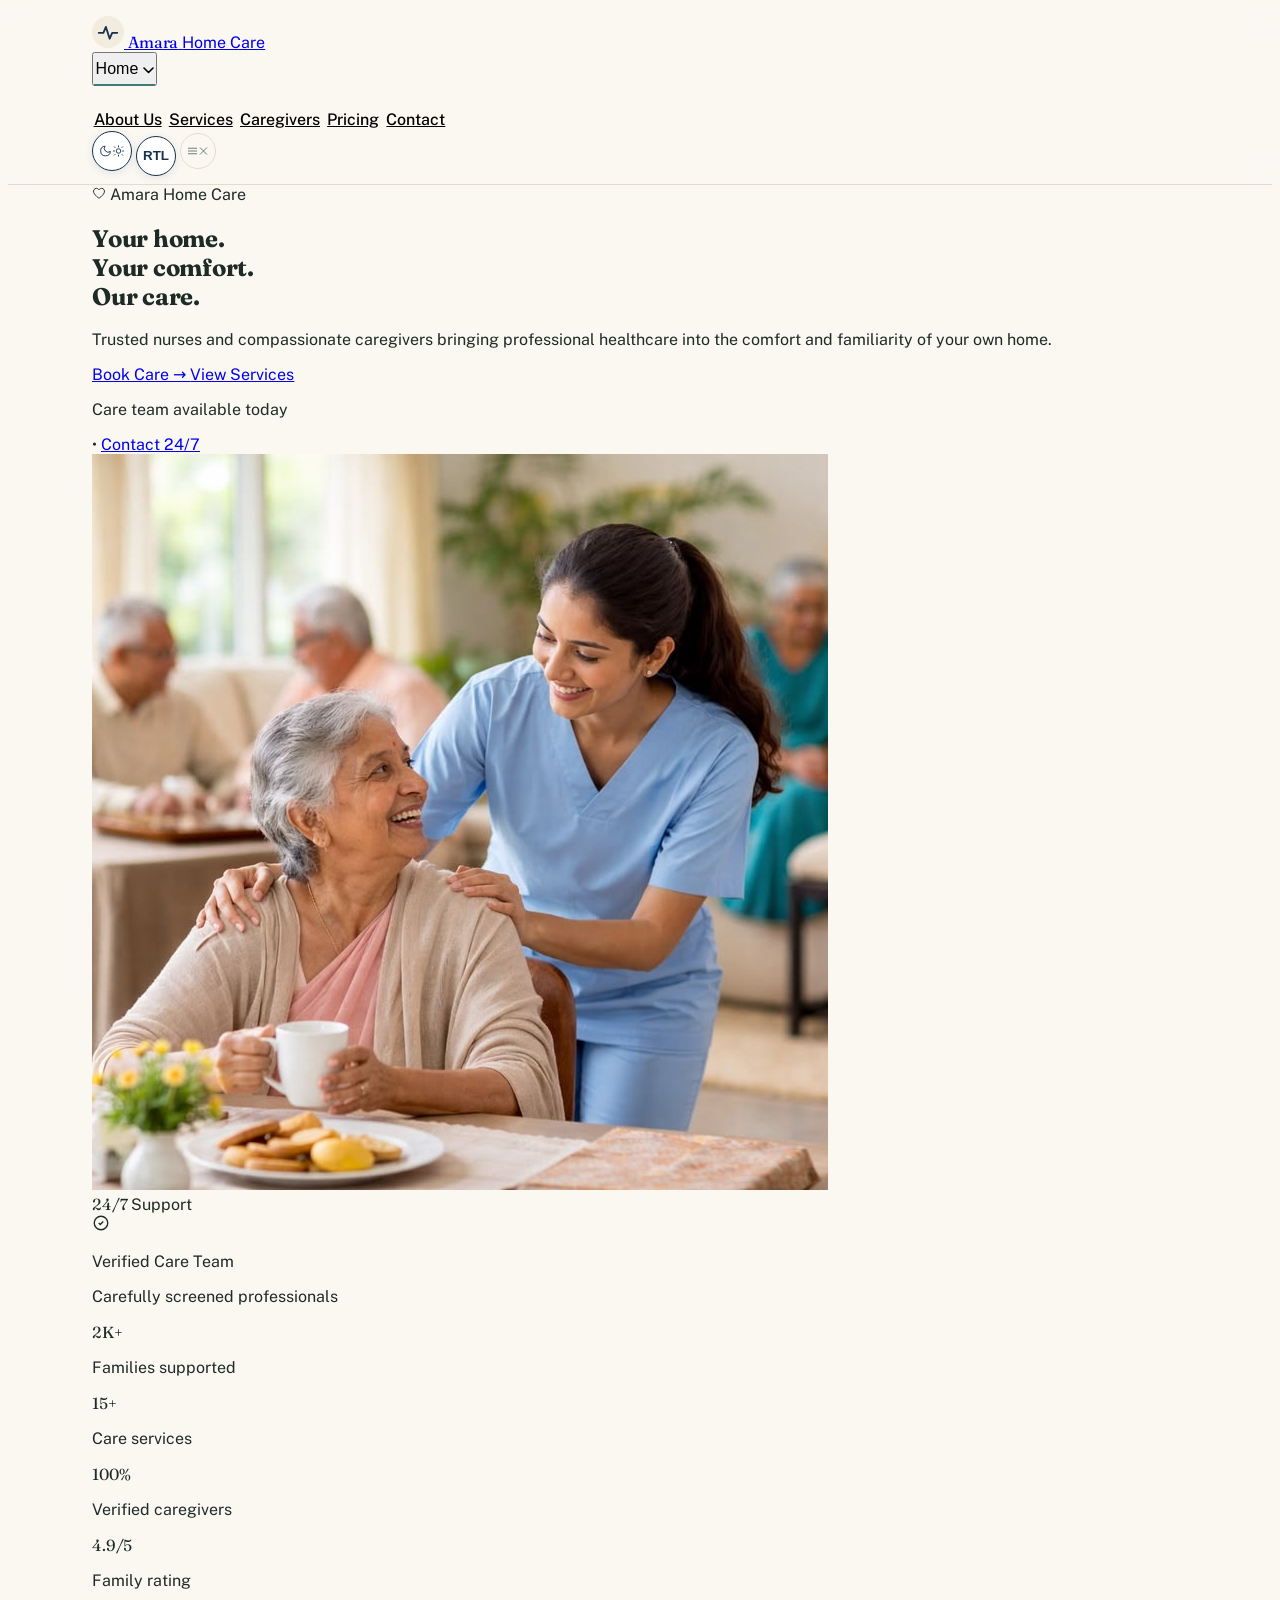
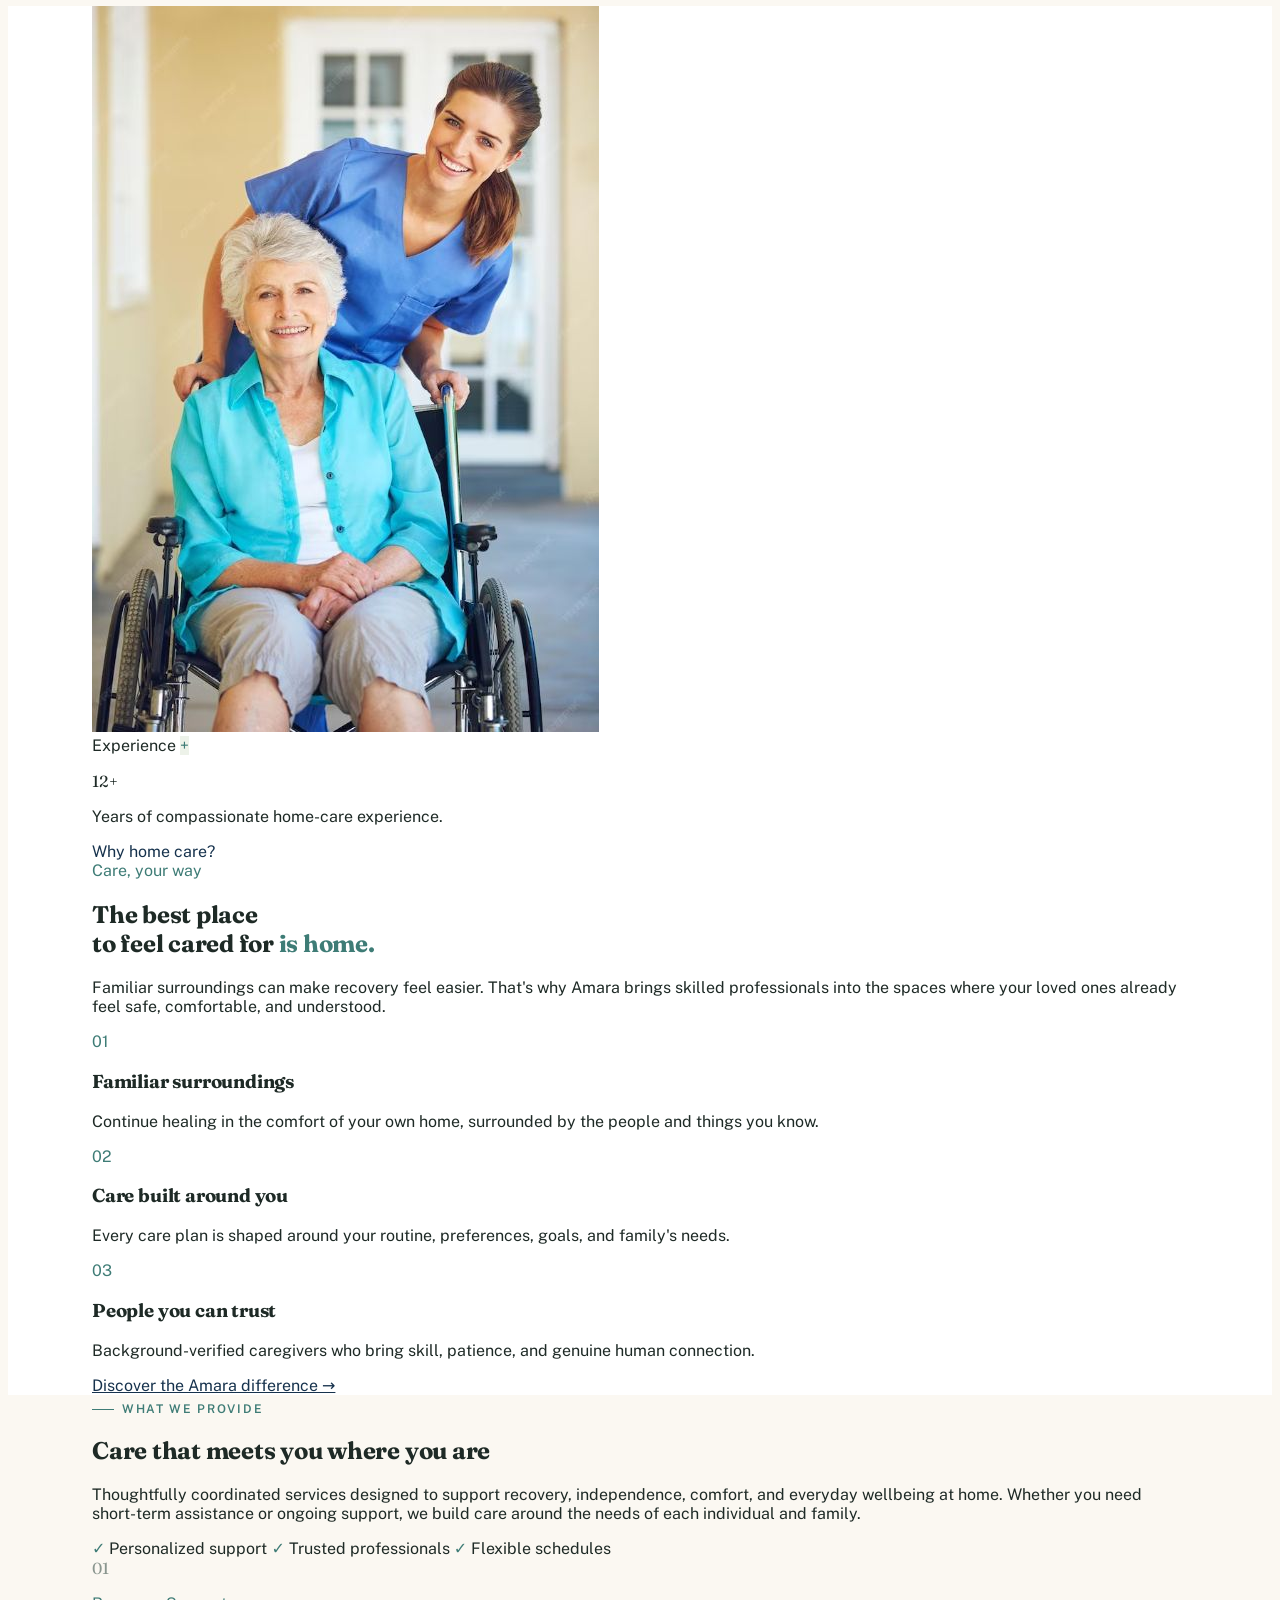
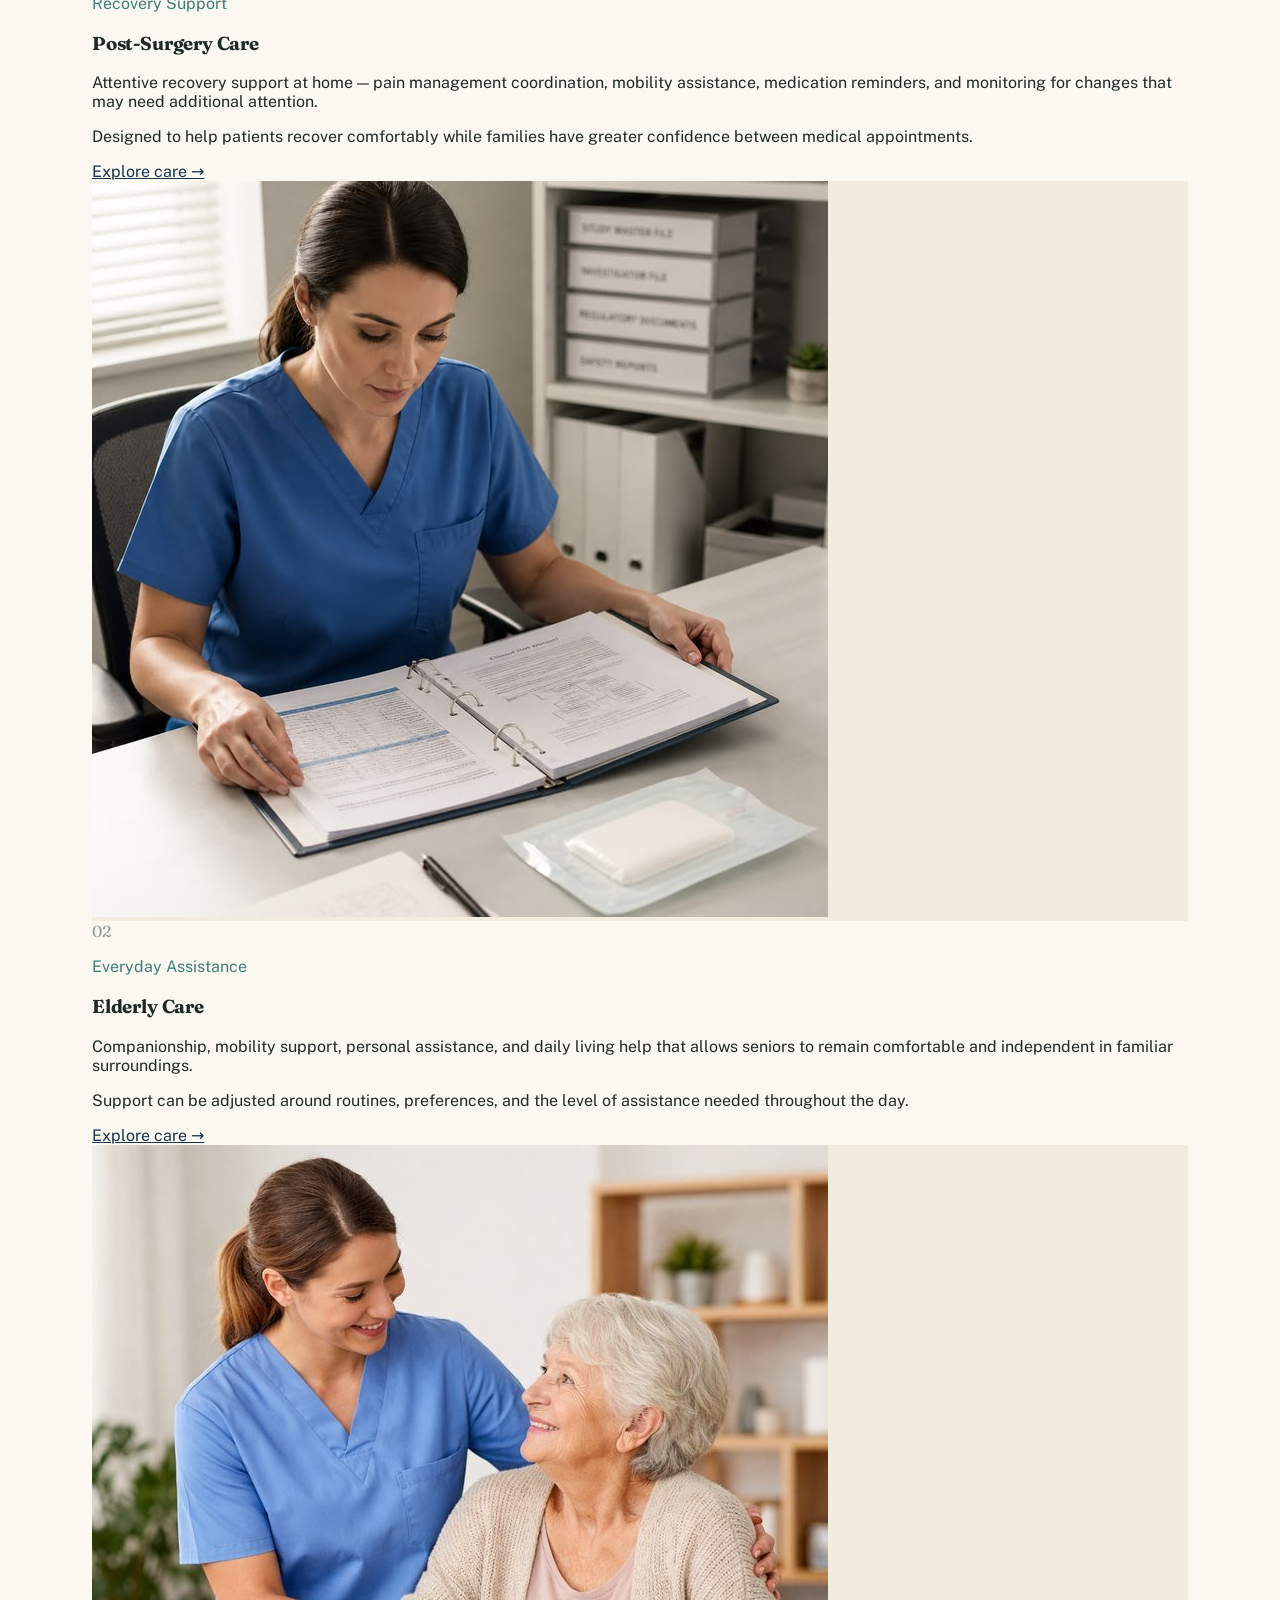
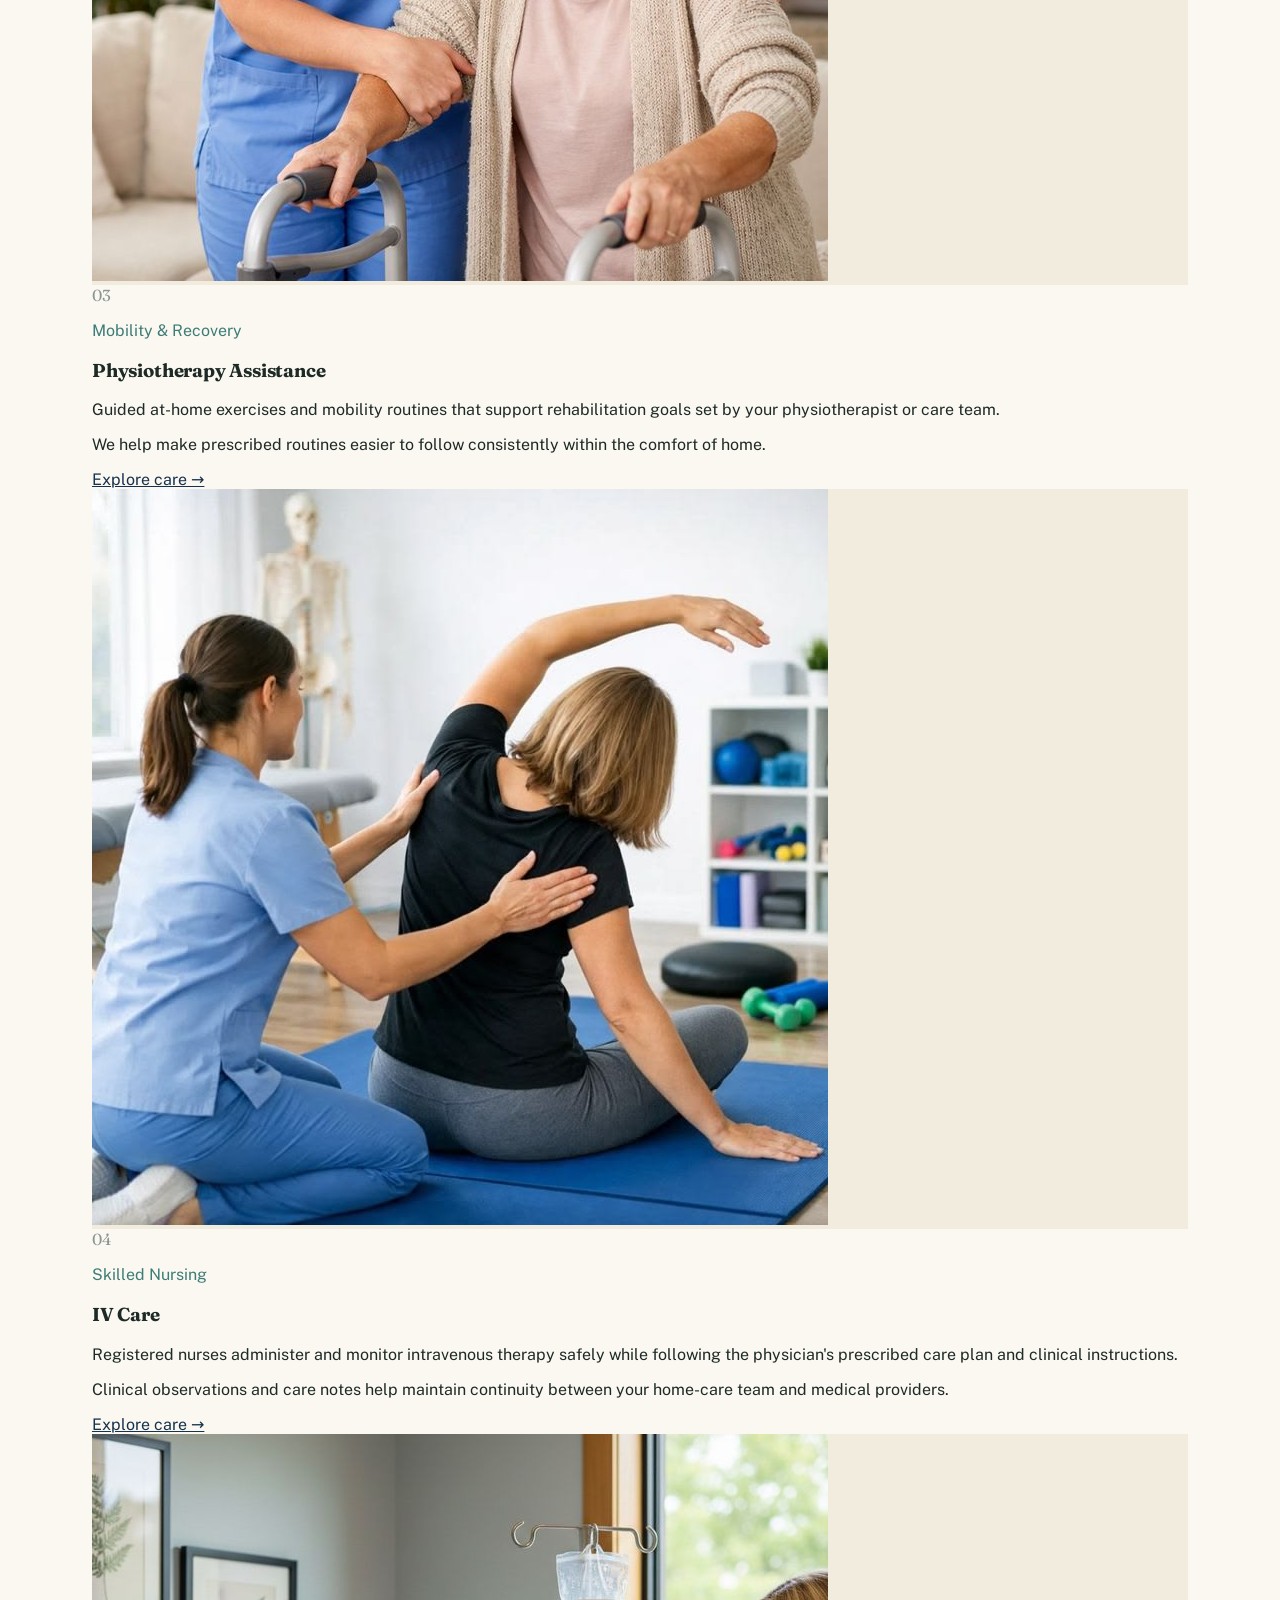
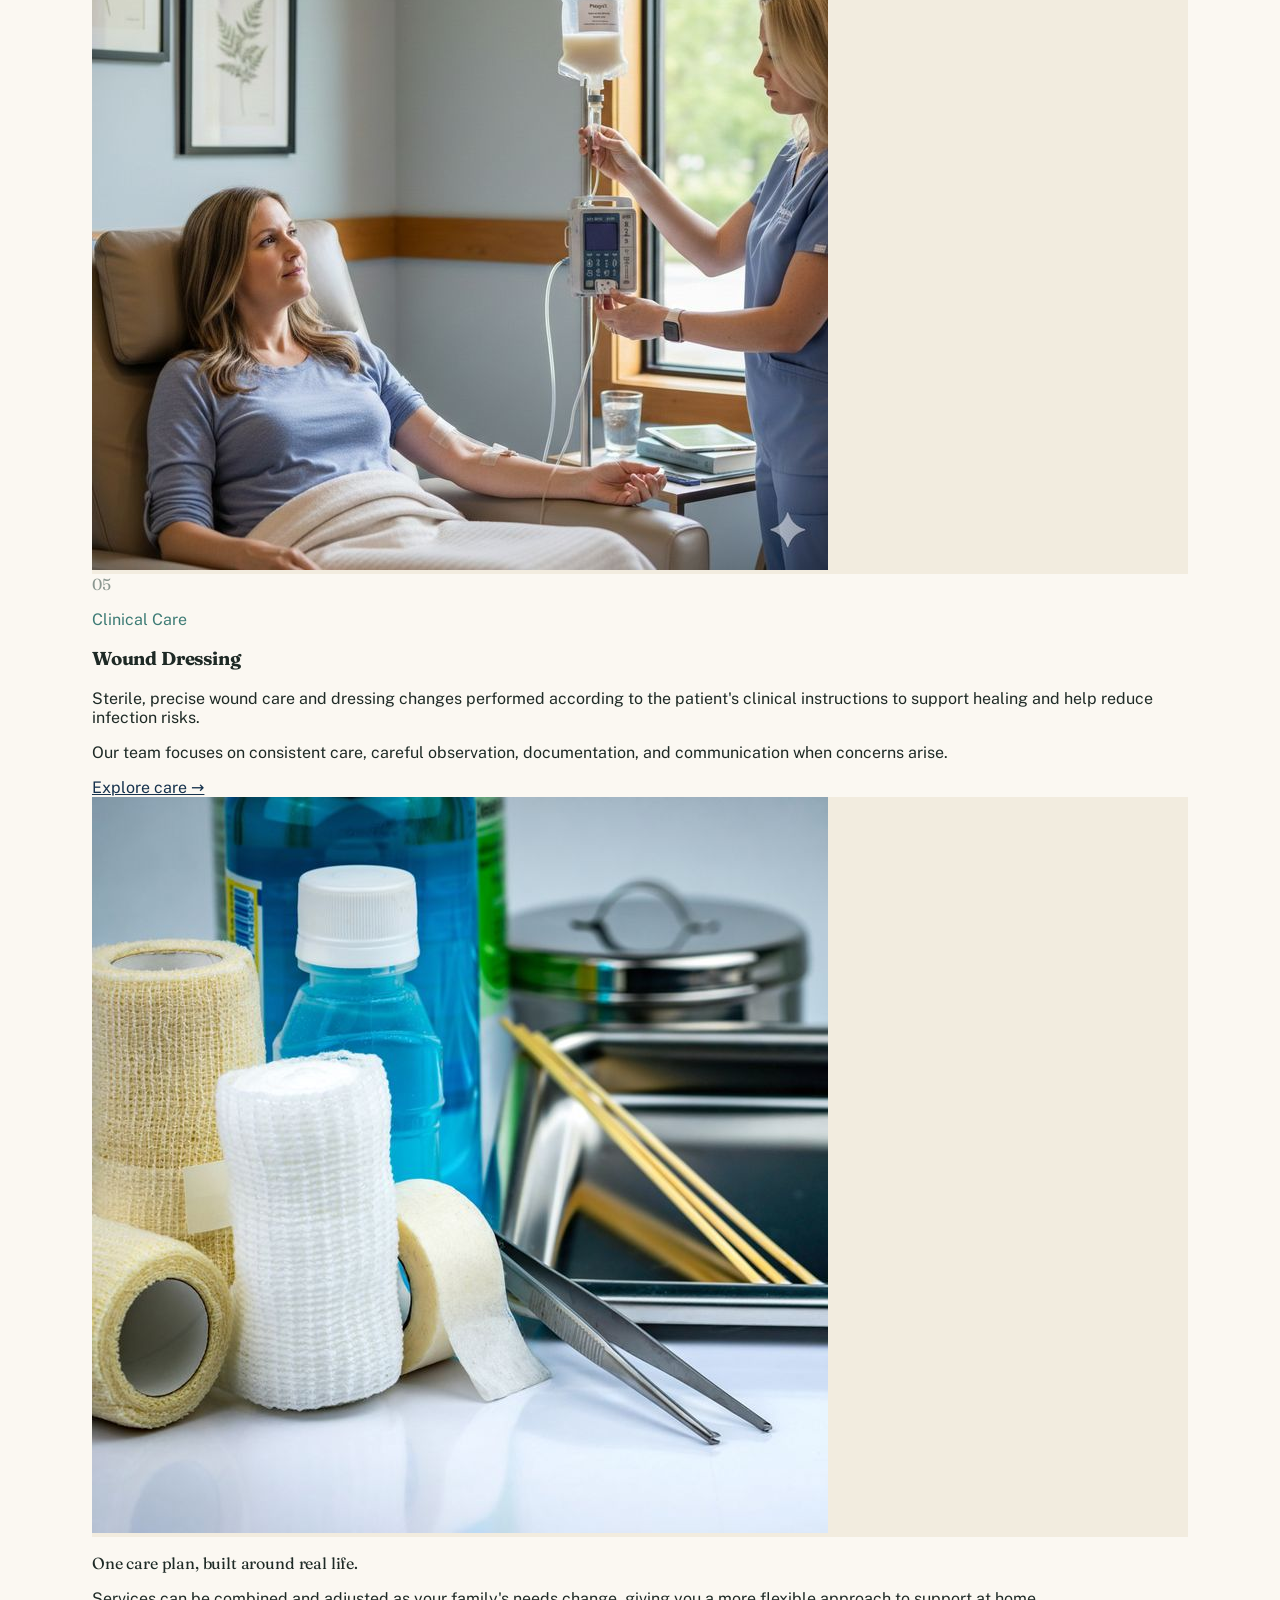
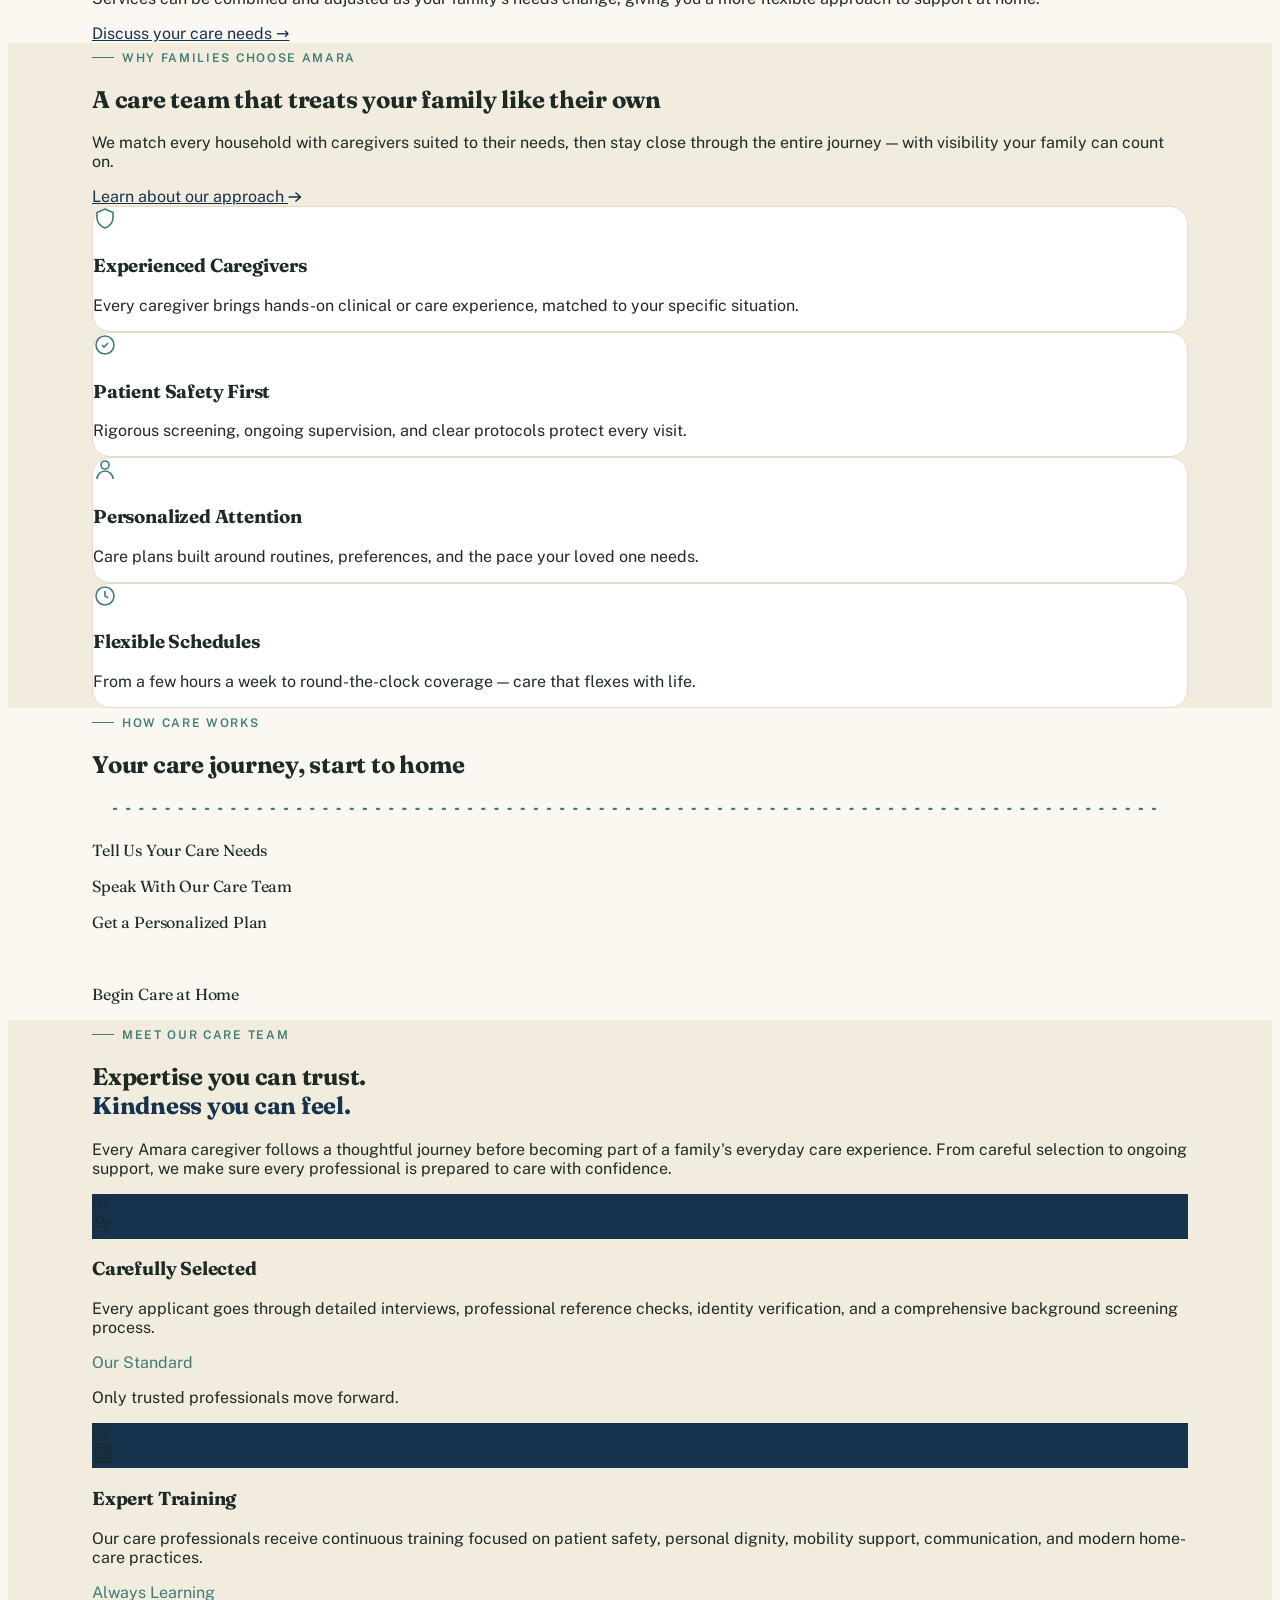
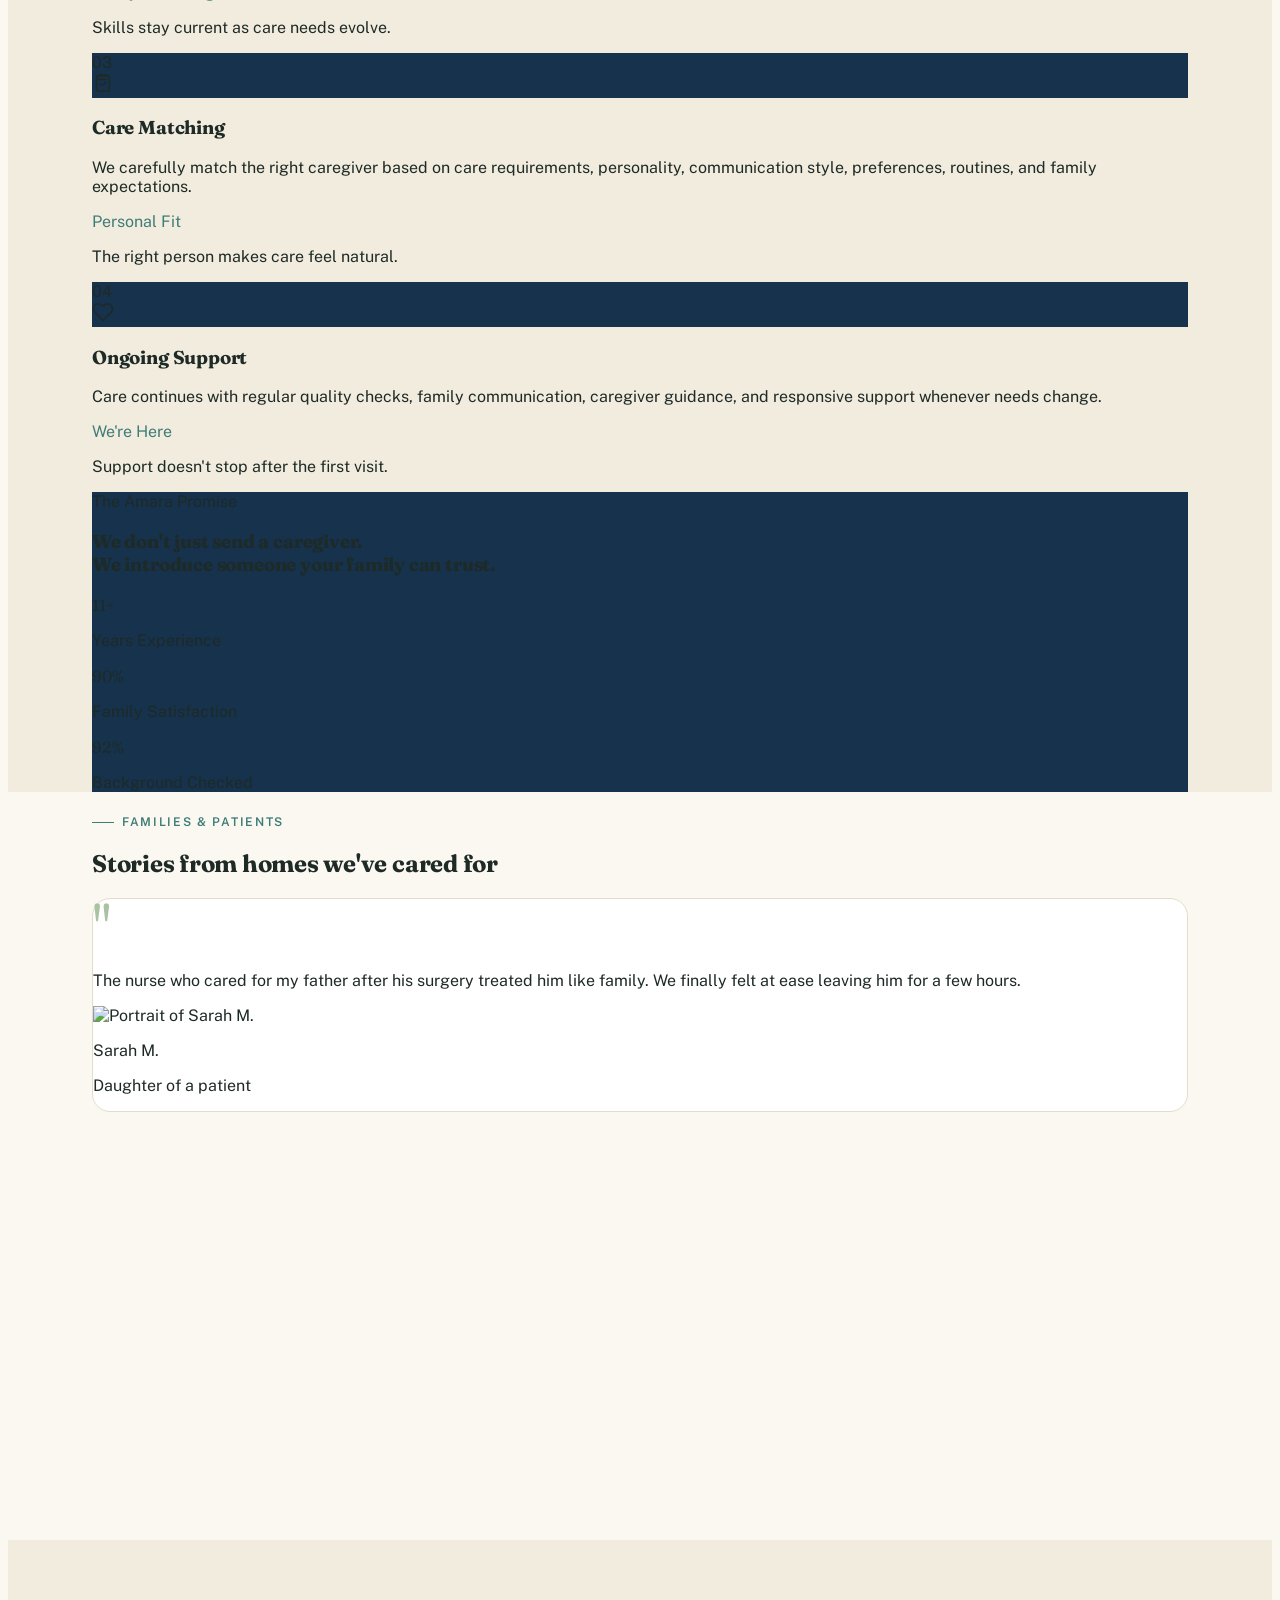
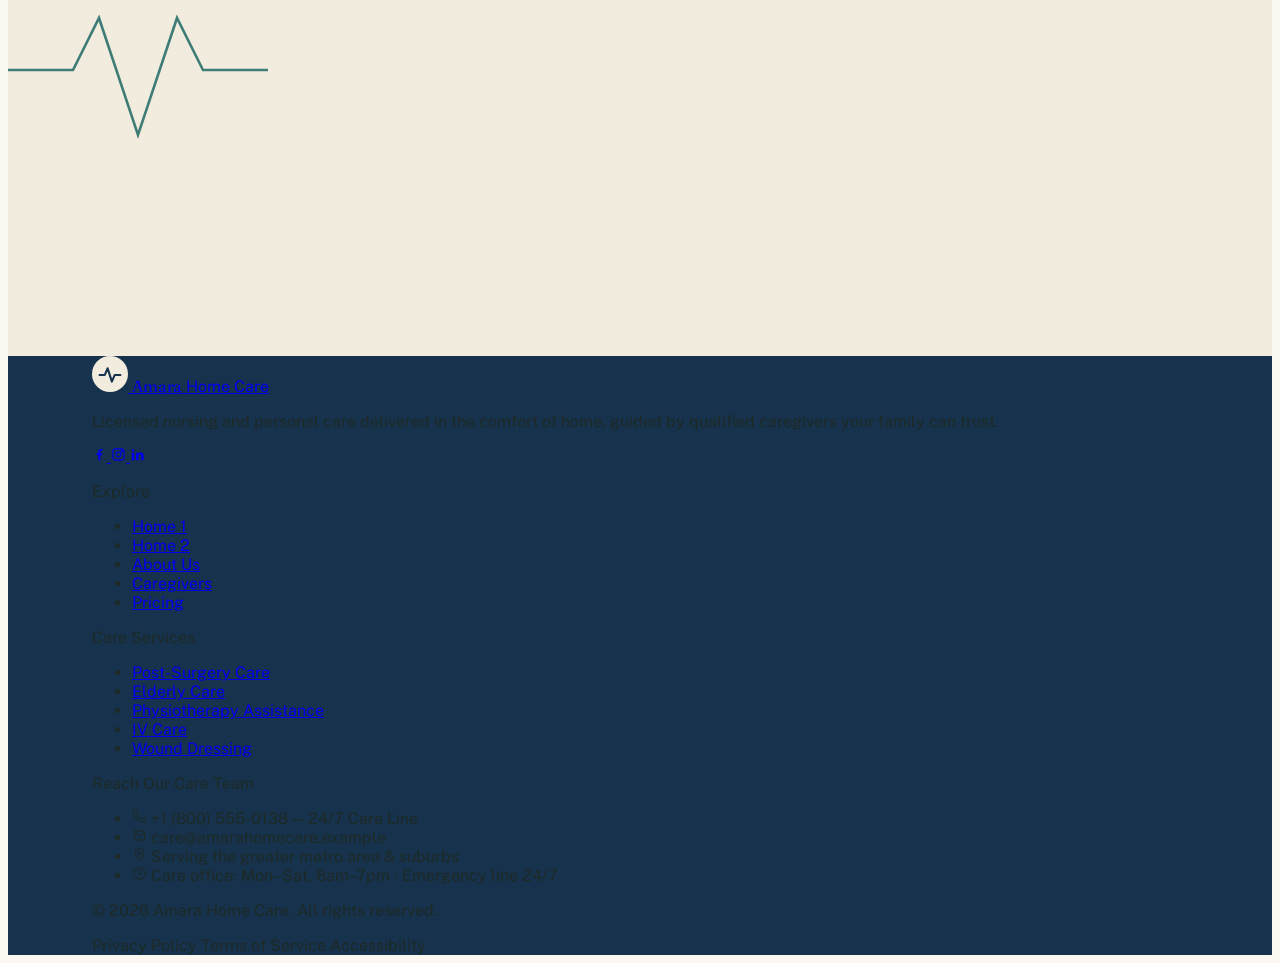
==== commit 713901b6: "all changes" ====
--- a/index.html
+++ b/index.html
@@ -935,221 +935,356 @@
     </section>
 
     <!-- ============ SECTION 4 — CARE SERVICES ============ -->
-    <section class="py-16 sm:py-20 md:py-28">
-      <div class="container-x">
-
-        <!-- Heading -->
-        <div class="max-w-xl reveal">
-          <span class="eyebrow">What We Provide</span>
-
-          <h2
-            class="section-heading mt-4 font-display text-3xl font-semibold leading-tight text-black dark:text-white sm:text-4xl">
-            Care that meets you where you are
-          </h2>
-
-          <p class="mt-4 max-w-lg text-sm leading-7 text-black dark:text-white sm:text-base">
-            Thoughtfully coordinated services designed to support recovery,
-            independence, and everyday wellbeing at home.
+<section class="py-16 sm:py-20 md:py-28">
+  <div class="container-x">
+
+    <!-- Heading -->
+    <div class="max-w-2xl reveal">
+      <span class="eyebrow">What We Provide</span>
+
+      <h2
+        class="section-heading mt-4 font-display text-3xl font-semibold leading-tight text-black dark:text-white sm:text-4xl lg:text-5xl">
+        Care that meets you where you are
+      </h2>
+
+      <p class="mt-5 max-w-xl text-sm leading-7 text-black dark:text-white sm:text-base">
+        Thoughtfully coordinated services designed to support recovery,
+        independence, comfort, and everyday wellbeing at home. Whether
+        you need short-term assistance or ongoing support, we build care
+        around the needs of each individual and family.
+      </p>
+
+      <!-- Small Intro Points -->
+      <div class="mt-7 flex flex-wrap gap-x-6 gap-y-3">
+        <span class="inline-flex items-center gap-2 text-xs font-semibold text-black dark:text-white">
+          <span class="flex h-6 w-6 items-center justify-center rounded-full bg-teal/10 text-teal">
+            ✓
+          </span>
+          Personalized support
+        </span>
+
+        <span class="inline-flex items-center gap-2 text-xs font-semibold text-black dark:text-white">
+          <span class="flex h-6 w-6 items-center justify-center rounded-full bg-teal/10 text-teal">
+            ✓
+          </span>
+          Trusted professionals
+        </span>
+
+        <span class="inline-flex items-center gap-2 text-xs font-semibold text-black dark:text-white">
+          <span class="flex h-6 w-6 items-center justify-center rounded-full bg-teal/10 text-teal">
+            ✓
+          </span>
+          Flexible schedules
+        </span>
+      </div>
+    </div>
+
+
+    <!-- Services -->
+    <div class="mt-10 divide-y divide-line border-y border-line sm:mt-14">
+
+
+      <!-- 01 -->
+      <div
+        class="grid gap-6 py-8 sm:py-10 md:grid-cols-12 md:items-center md:gap-6 reveal">
+
+        <!-- Number -->
+        <div class="md:col-span-2">
+          <span class="font-display text-3xl text-mute sm:text-4xl">
+            01
+          </span>
+
+          <p class="mt-2 text-[10px] font-bold uppercase tracking-[0.18em] text-teal">
+            Recovery Support
           </p>
         </div>
 
-
-        <!-- Services -->
-        <div class="mt-10 divide-y divide-line border-y border-line sm:mt-14">
-
-          <!-- 01 -->
-          <div class="grid gap-6 py-7 sm:py-8 md:grid-cols-12 md:items-center md:gap-6 reveal">
-
-            <!-- Number -->
-            <div class="md:col-span-2">
-              <span class="font-display text-2xl text-mute sm:text-3xl">
-                01
-              </span>
-            </div>
-
-            <!-- Content -->
-            <div class="md:col-span-6">
-              <h3 class="font-display text-xl font-semibold text-black dark:text-white sm:text-2xl">
-                Post-Surgery Care
-              </h3>
-
-              <p class="mt-2 max-w-md text-sm leading-6 text-black dark:text-white sm:leading-7">
-                Attentive recovery support at home — pain management coordination,
-                mobility assistance, and monitoring for complications.
-              </p>
-
-              <a href="services.html"
-                class="mt-4 inline-flex items-center gap-2 text-xs font-semibold text-navy transition hover:gap-3 dark:text-[#AFC8BE]">
-                Explore care
-                <span>→</span>
-              </a>
-            </div>
-
-            <!-- Image -->
-            <div class="md:col-span-4 md:flex md:justify-end">
-              <div class="w-full overflow-hidden rounded-xl bg-alt sm:max-w-sm md:max-w-[180px]">
-                <img src="assets/images/p3.jpg"
-                  class="block h-auto w-full object-contain transition duration-500 hover:scale-[1.03]"
-                  alt="Nurse checking recovery notes" loading="lazy" />
-              </div>
-            </div>
-
-          </div>
-
-
-          <!-- 02 -->
-          <div class="grid gap-6 py-7 sm:py-8 md:grid-cols-12 md:items-center md:gap-6 reveal">
-
-            <div class="md:col-span-2">
-              <span class="font-display text-2xl text-mute sm:text-3xl">
-                02
-              </span>
-            </div>
-
-            <div class="md:col-span-6">
-              <h3 class="font-display text-xl font-semibold text-black dark:text-white sm:text-2xl">
-                Elderly Care
-              </h3>
-
-              <p class="mt-2 max-w-md text-sm leading-6 text-black dark:text-white sm:leading-7">
-                Companionship, mobility support, and daily living assistance that
-                helps seniors age with dignity in familiar surroundings.
-              </p>
-
-              <a href="services.html"
-                class="mt-4 inline-flex items-center gap-2 text-xs font-semibold text-navy transition hover:gap-3 dark:text-[#AFC8BE]">
-                Explore care
-                <span>→</span>
-              </a>
-            </div>
-
-            <div class="md:col-span-4 md:flex md:justify-end">
-              <div class="w-full overflow-hidden rounded-xl bg-alt sm:max-w-sm md:max-w-[180px]">
-                <img src="assets/images/p4.jpg"
-                  class="block h-auto w-full object-contain transition duration-500 hover:scale-[1.03]"
-                  alt="Caregiver assisting an elderly woman" loading="lazy" />
-              </div>
-            </div>
-
-          </div>
-
-
-          <!-- 03 -->
-          <div class="grid gap-6 py-7 sm:py-8 md:grid-cols-12 md:items-center md:gap-6 reveal">
-
-            <div class="md:col-span-2">
-              <span class="font-display text-2xl text-mute sm:text-3xl">
-                03
-              </span>
-            </div>
-
-            <div class="md:col-span-6">
-              <h3 class="font-display text-xl font-semibold text-black dark:text-white sm:text-2xl">
-                Physiotherapy Assistance
-              </h3>
-
-              <p class="mt-2 max-w-md text-sm leading-6 text-black dark:text-white sm:leading-7">
-                Guided at-home exercises and mobility routines that support
-                rehabilitation goals set by your care team.
-              </p>
-
-              <a href="services.html"
-                class="mt-4 inline-flex items-center gap-2 text-xs font-semibold text-navy transition hover:gap-3 dark:text-[#AFC8BE]">
-                Explore care
-                <span>→</span>
-              </a>
-            </div>
-
-            <div class="md:col-span-4 md:flex md:justify-end">
-              <div class="w-full overflow-hidden rounded-xl bg-alt sm:max-w-sm md:max-w-[180px]">
-                <img src="assets/images/p5.jpg"
-                  class="block h-auto w-full object-contain transition duration-500 hover:scale-[1.03]"
-                  alt="Physiotherapy assistance at home" loading="lazy" />
-              </div>
-            </div>
-
-          </div>
-
-
-          <!-- 04 -->
-          <div class="grid gap-6 py-7 sm:py-8 md:grid-cols-12 md:items-center md:gap-6 reveal">
-
-            <div class="md:col-span-2">
-              <span class="font-display text-2xl text-mute sm:text-3xl">
-                04
-              </span>
-            </div>
-
-            <div class="md:col-span-6">
-              <h3 class="font-display text-xl font-semibold text-black dark:text-white sm:text-2xl">
-                IV Care
-              </h3>
-
-              <p class="mt-2 max-w-md text-sm leading-6 text-black dark:text-white sm:leading-7">
-                Registered nurses administer and monitor intravenous therapy
-                safely, following your physician's care plan.
-              </p>
-
-              <a href="services.html"
-                class="mt-4 inline-flex items-center gap-2 text-xs font-semibold text-navy transition hover:gap-3 dark:text-[#AFC8BE]">
-                Explore care
-                <span>→</span>
-              </a>
-            </div>
-
-            <div class="md:col-span-4 md:flex md:justify-end">
-              <div class="w-full overflow-hidden rounded-xl bg-alt sm:max-w-sm md:max-w-[180px]">
-                <img src="assets/images/p6.jpg"
-                  class="block h-auto w-full object-contain transition duration-500 hover:scale-[1.03]"
-                  alt="IV care administered at home" loading="lazy" />
-              </div>
-            </div>
-
-          </div>
-
-
-          <!-- 05 -->
-          <div class="grid gap-6 py-7 sm:py-8 md:grid-cols-12 md:items-center md:gap-6 reveal">
-
-            <div class="md:col-span-2">
-              <span class="font-display text-2xl text-mute sm:text-3xl">
-                05
-              </span>
-            </div>
-
-            <div class="md:col-span-6">
-              <h3 class="font-display text-xl font-semibold text-black dark:text-white sm:text-2xl">
-                Wound Dressing
-              </h3>
-
-              <p class="mt-2 max-w-md text-sm leading-6 text-black dark:text-white sm:leading-7">
-                Sterile, precise wound care and dressing changes to support
-                healing and prevent infection.
-              </p>
-
-              <a href="services.html"
-                class="mt-4 inline-flex items-center gap-2 text-xs font-semibold text-navy transition hover:gap-3 dark:text-[#AFC8BE]">
-                Explore care
-                <span>→</span>
-              </a>
-            </div>
-
-            <div class="md:col-span-4 md:flex md:justify-end">
-              <div class="w-full overflow-hidden rounded-xl bg-alt sm:max-w-sm md:max-w-[180px]">
-                <img src="assets/images/p7.jpg"
-                  class="block h-auto w-full object-contain transition duration-500 hover:scale-[1.03]"
-                  alt="Wound dressing supplies" loading="lazy" />
-              </div>
-            </div>
-
-          </div>
-
+        <!-- Content -->
+        <div class="md:col-span-6">
+          <h3
+            class="font-display text-xl font-semibold text-black dark:text-white sm:text-2xl">
+            Post-Surgery Care
+          </h3>
+
+          <p
+            class="mt-2 max-w-lg text-sm leading-6 text-black dark:text-white sm:leading-7">
+            Attentive recovery support at home — pain management coordination,
+            mobility assistance, medication reminders, and monitoring for
+            changes that may need additional attention.
+          </p>
+
+          <p
+            class="mt-3 max-w-lg text-xs leading-5 text-black dark:text-white">
+            Designed to help patients recover comfortably while families
+            have greater confidence between medical appointments.
+          </p>
+
+          <a href="services.html"
+            class="mt-4 inline-flex items-center gap-2 text-xs font-semibold text-navy transition hover:gap-3 dark:text-[#AFC8BE]">
+            Explore care
+            <span>→</span>
+          </a>
+        </div>
+
+        <!-- Image -->
+        <div class="md:col-span-4 md:flex md:justify-end">
+          <div class="w-full overflow-hidden rounded-xl bg-alt sm:max-w-sm md:max-w-[180px]">
+            <img
+              src="assets/images/p3.jpg"
+              class="block h-auto w-full object-contain transition duration-500 hover:scale-[1.03]"
+              alt="Nurse checking recovery notes"
+              loading="lazy" />
+          </div>
         </div>
 
       </div>
-    </section>
-
-
+
+
+      <!-- 02 -->
+      <div
+        class="grid gap-6 py-8 sm:py-10 md:grid-cols-12 md:items-center md:gap-6 reveal">
+
+        <div class="md:col-span-2">
+          <span class="font-display text-3xl text-mute sm:text-4xl">
+            02
+          </span>
+
+          <p class="mt-2 text-[10px] font-bold uppercase tracking-[0.18em] text-teal">
+            Everyday Assistance
+          </p>
+        </div>
+
+        <div class="md:col-span-6">
+          <h3
+            class="font-display text-xl font-semibold text-black dark:text-white sm:text-2xl">
+            Elderly Care
+          </h3>
+
+          <p
+            class="mt-2 max-w-lg text-sm leading-6 text-black dark:text-white sm:leading-7">
+            Companionship, mobility support, personal assistance, and daily
+            living help that allows seniors to remain comfortable and
+            independent in familiar surroundings.
+          </p>
+
+          <p
+            class="mt-3 max-w-lg text-xs leading-5 text-black dark:text-white">
+            Support can be adjusted around routines, preferences, and the
+            level of assistance needed throughout the day.
+          </p>
+
+          <a href="services.html"
+            class="mt-4 inline-flex items-center gap-2 text-xs font-semibold text-navy transition hover:gap-3 dark:text-[#AFC8BE]">
+            Explore care
+            <span>→</span>
+          </a>
+        </div>
+
+        <div class="md:col-span-4 md:flex md:justify-end">
+          <div class="w-full overflow-hidden rounded-xl bg-alt sm:max-w-sm md:max-w-[180px]">
+            <img
+              src="assets/images/p4.jpg"
+              class="block h-auto w-full object-contain transition duration-500 hover:scale-[1.03]"
+              alt="Caregiver assisting an elderly woman"
+              loading="lazy" />
+          </div>
+        </div>
+
+      </div>
+
+
+      <!-- 03 -->
+      <div
+        class="grid gap-6 py-8 sm:py-10 md:grid-cols-12 md:items-center md:gap-6 reveal">
+
+        <div class="md:col-span-2">
+          <span class="font-display text-3xl text-mute sm:text-4xl">
+            03
+          </span>
+
+          <p class="mt-2 text-[10px] font-bold uppercase tracking-[0.18em] text-teal">
+            Mobility & Recovery
+          </p>
+        </div>
+
+        <div class="md:col-span-6">
+          <h3
+            class="font-display text-xl font-semibold text-black dark:text-white sm:text-2xl">
+            Physiotherapy Assistance
+          </h3>
+
+          <p
+            class="mt-2 max-w-lg text-sm leading-6 text-black dark:text-white sm:leading-7">
+            Guided at-home exercises and mobility routines that support
+            rehabilitation goals set by your physiotherapist or care team.
+          </p>
+
+          <p
+            class="mt-3 max-w-lg text-xs leading-5 text-black dark:text-white">
+            We help make prescribed routines easier to follow consistently
+            within the comfort of home.
+          </p>
+
+          <a href="services.html"
+            class="mt-4 inline-flex items-center gap-2 text-xs font-semibold text-navy transition hover:gap-3 dark:text-[#AFC8BE]">
+            Explore care
+            <span>→</span>
+          </a>
+        </div>
+
+        <div class="md:col-span-4 md:flex md:justify-end">
+          <div class="w-full overflow-hidden rounded-xl bg-alt sm:max-w-sm md:max-w-[180px]">
+            <img
+              src="assets/images/p5.jpg"
+              class="block h-auto w-full object-contain transition duration-500 hover:scale-[1.03]"
+              alt="Physiotherapy assistance at home"
+              loading="lazy" />
+          </div>
+        </div>
+
+      </div>
+
+
+      <!-- 04 -->
+      <div
+        class="grid gap-6 py-8 sm:py-10 md:grid-cols-12 md:items-center md:gap-6 reveal">
+
+        <div class="md:col-span-2">
+          <span class="font-display text-3xl text-mute sm:text-4xl">
+            04
+          </span>
+
+          <p class="mt-2 text-[10px] font-bold uppercase tracking-[0.18em] text-teal">
+            Skilled Nursing
+          </p>
+        </div>
+
+        <div class="md:col-span-6">
+          <h3
+            class="font-display text-xl font-semibold text-black dark:text-white sm:text-2xl">
+            IV Care
+          </h3>
+
+          <p
+            class="mt-2 max-w-lg text-sm leading-6 text-black dark:text-white sm:leading-7">
+            Registered nurses administer and monitor intravenous therapy
+            safely while following the physician's prescribed care plan
+            and clinical instructions.
+          </p>
+
+          <p
+            class="mt-3 max-w-lg text-xs leading-5 text-black dark:text-white">
+            Clinical observations and care notes help maintain continuity
+            between your home-care team and medical providers.
+          </p>
+
+          <a href="services.html"
+            class="mt-4 inline-flex items-center gap-2 text-xs font-semibold text-navy transition hover:gap-3 dark:text-[#AFC8BE]">
+            Explore care
+            <span>→</span>
+          </a>
+        </div>
+
+        <div class="md:col-span-4 md:flex md:justify-end">
+          <div class="w-full overflow-hidden rounded-xl bg-alt sm:max-w-sm md:max-w-[180px]">
+            <img
+              src="assets/images/p6.jpg"
+              class="block h-auto w-full object-contain transition duration-500 hover:scale-[1.03]"
+              alt="IV care administered at home"
+              loading="lazy" />
+          </div>
+        </div>
+
+      </div>
+
+
+      <!-- 05 -->
+      <div
+        class="grid gap-6 py-8 sm:py-10 md:grid-cols-12 md:items-center md:gap-6 reveal">
+
+        <div class="md:col-span-2">
+          <span class="font-display text-3xl text-mute sm:text-4xl">
+            05
+          </span>
+
+          <p class="mt-2 text-[10px] font-bold uppercase tracking-[0.18em] text-teal">
+            Clinical Care
+          </p>
+        </div>
+
+        <div class="md:col-span-6">
+          <h3
+            class="font-display text-xl font-semibold text-black dark:text-white sm:text-2xl">
+            Wound Dressing
+          </h3>
+
+          <p
+            class="mt-2 max-w-lg text-sm leading-6 text-black dark:text-white sm:leading-7">
+            Sterile, precise wound care and dressing changes performed
+            according to the patient's clinical instructions to support
+            healing and help reduce infection risks.
+          </p>
+
+          <p
+            class="mt-3 max-w-lg text-xs leading-5 text-black dark:text-white">
+            Our team focuses on consistent care, careful observation,
+            documentation, and communication when concerns arise.
+          </p>
+
+          <a href="services.html"
+            class="mt-4 inline-flex items-center gap-2 text-xs font-semibold text-navy transition hover:gap-3 dark:text-[#AFC8BE]">
+            Explore care
+            <span>→</span>
+          </a>
+        </div>
+
+        <div class="md:col-span-4 md:flex md:justify-end">
+          <div class="w-full overflow-hidden rounded-xl bg-alt sm:max-w-sm md:max-w-[180px]">
+            <img
+              src="assets/images/p7.jpg"
+              class="block h-auto w-full object-contain transition duration-500 hover:scale-[1.03]"
+              alt="Wound dressing supplies"
+              loading="lazy" />
+          </div>
+        </div>
+
+      </div>
+
+    </div>
+
+
+    <!-- Bottom Note -->
+    <div
+      class="mt-8 flex flex-col gap-4 border-b border-line pb-8 sm:flex-row sm:items-center sm:justify-between reveal">
+
+      <div>
+        <p class="font-display text-xl font-semibold text-black dark:text-white sm:text-2xl">
+          One care plan, built around real life.
+        </p>
+
+        <p class="mt-2 max-w-2xl text-sm leading-6 text-black dark:text-white">
+          Services can be combined and adjusted as your family's needs
+          change, giving you a more flexible approach to support at home.
+        </p>
+      </div>
+
+      <a
+        href="contact.html"
+        class="group inline-flex w-fit shrink-0 items-center gap-3 text-sm font-semibold text-navy dark:text-white">
+
+        Discuss your care needs
+
+        <span
+          class="flex h-9 w-9 items-center justify-center rounded-full border border-line transition duration-300 group-hover:translate-x-1 group-hover:border-teal group-hover:text-teal">
+          →
+        </span>
+
+      </a>
+
+    </div>
+
+  </div>
+</section>
     <!-- ============ SECTION 5 — WHY FAMILIES CHOOSE US ============ -->
     <section class="py-20 md:py-28 bg-alt">
       <div class="container-x grid lg:grid-cols-12 gap-14 items-start">
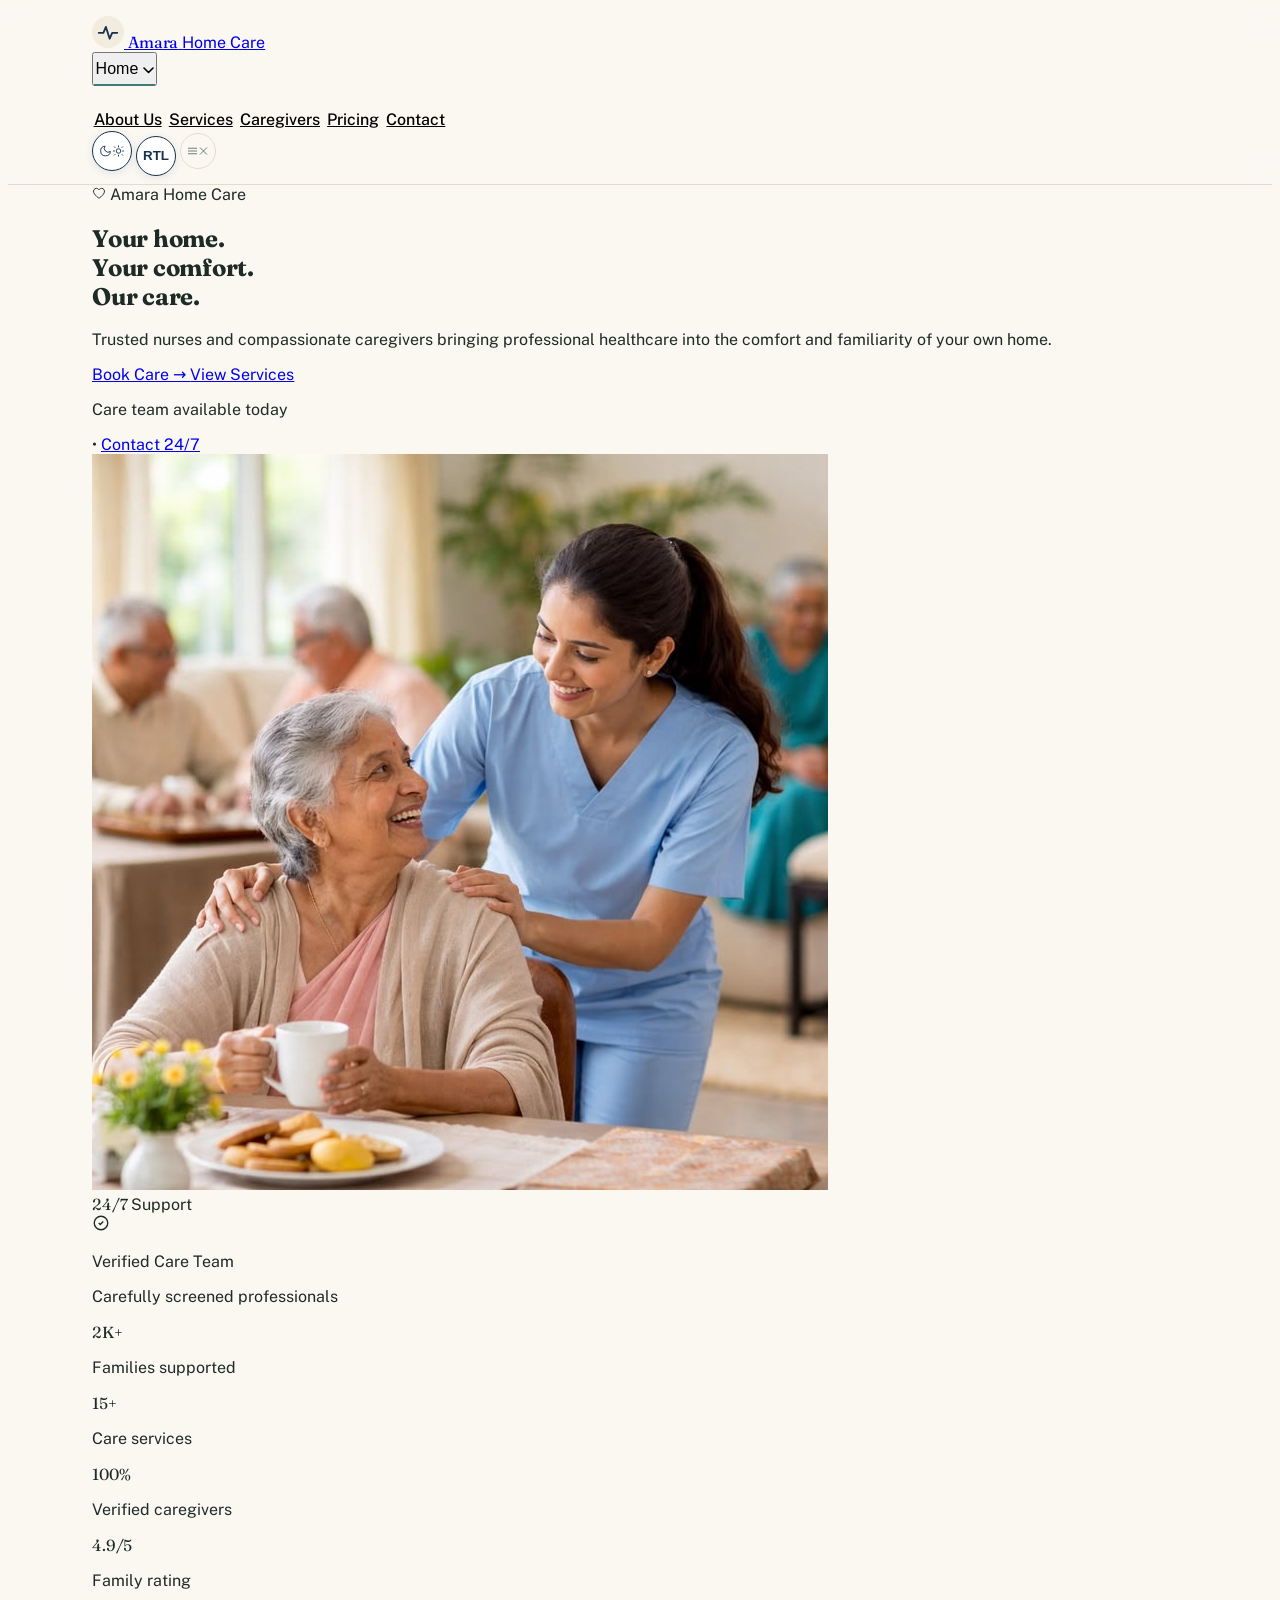
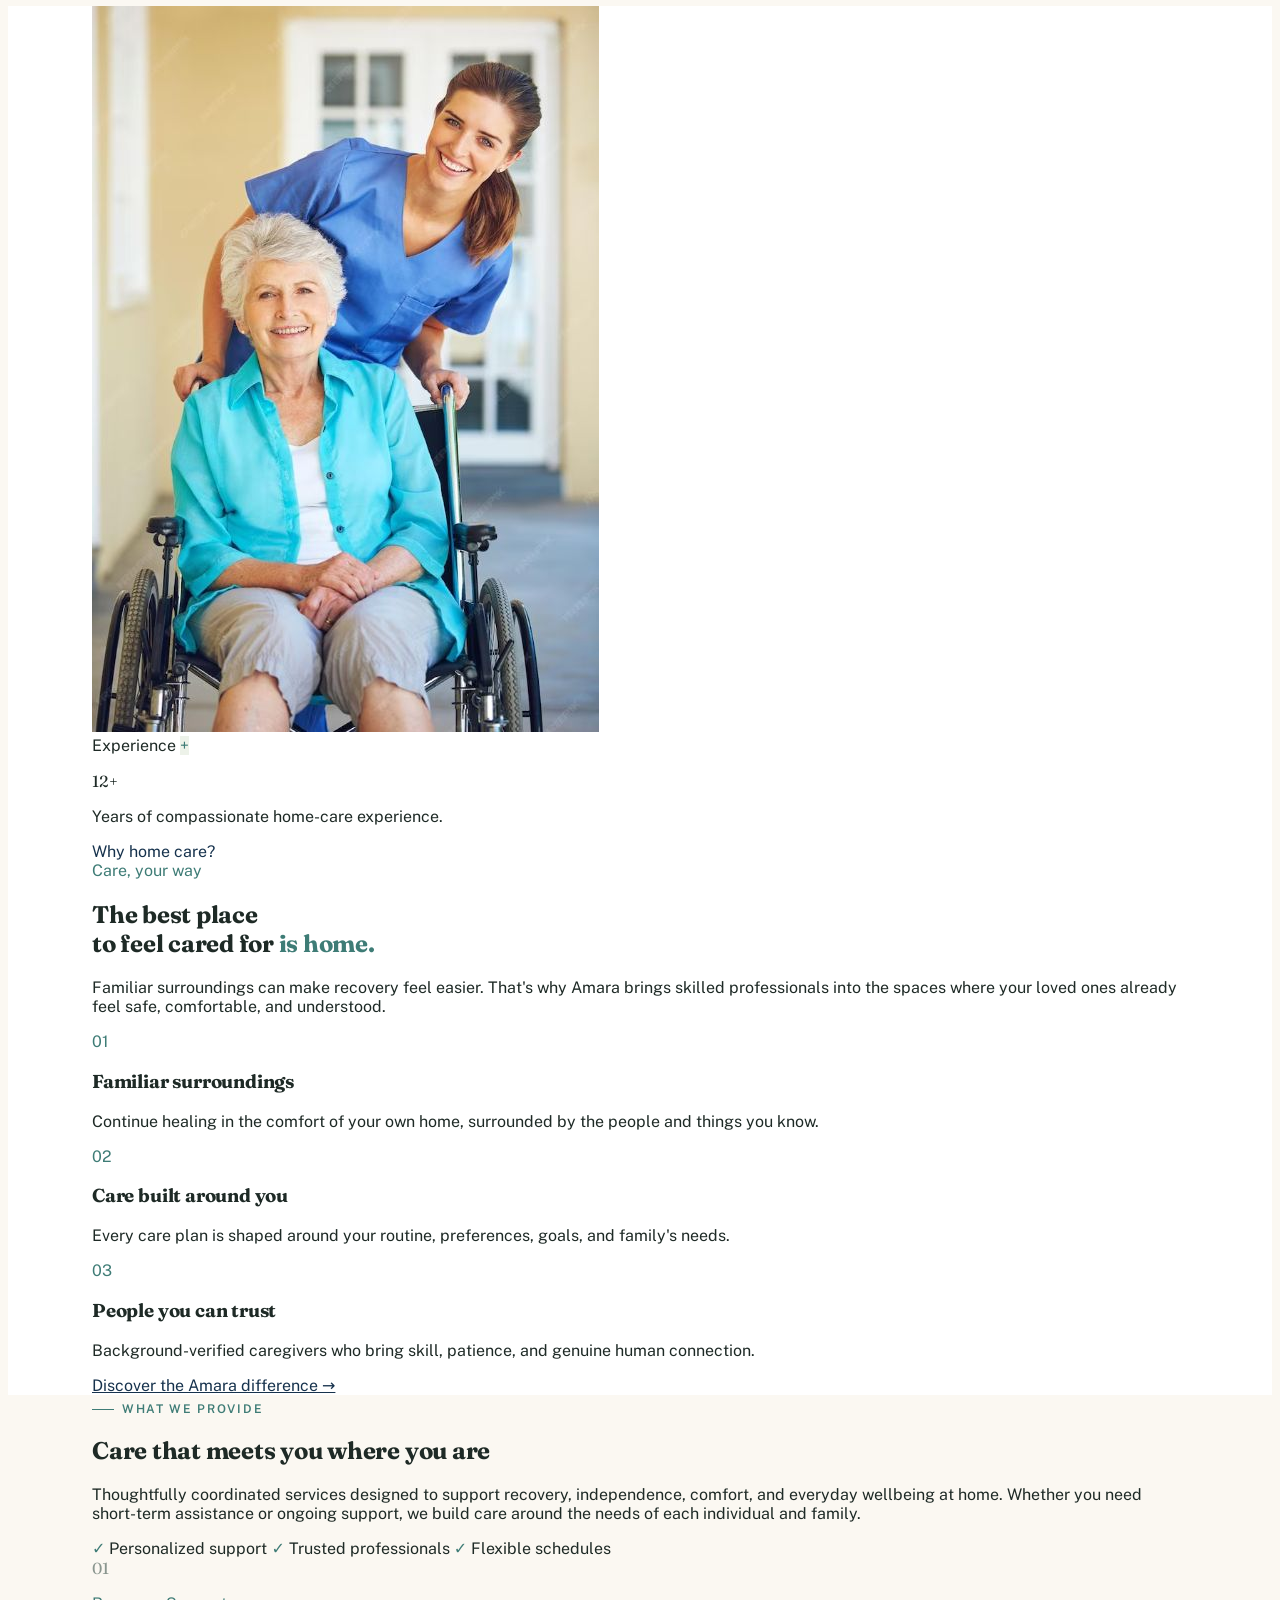
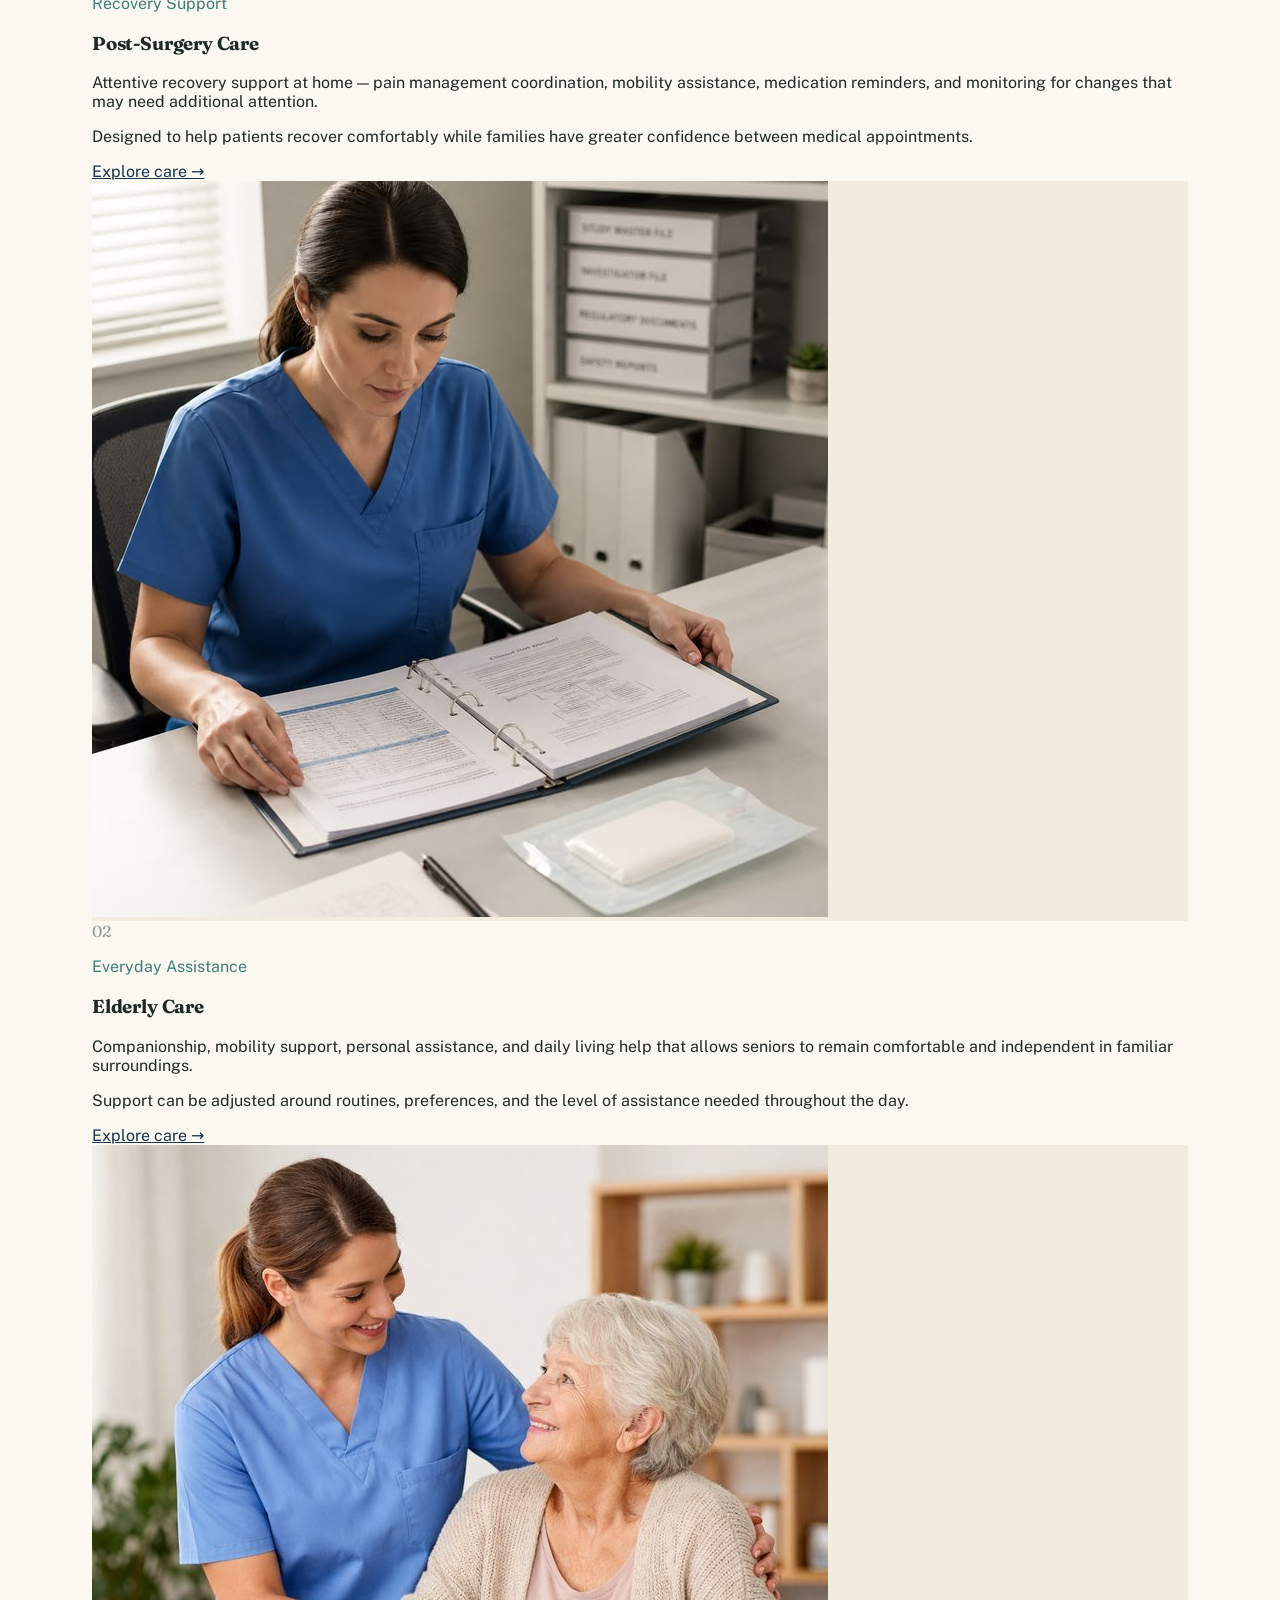
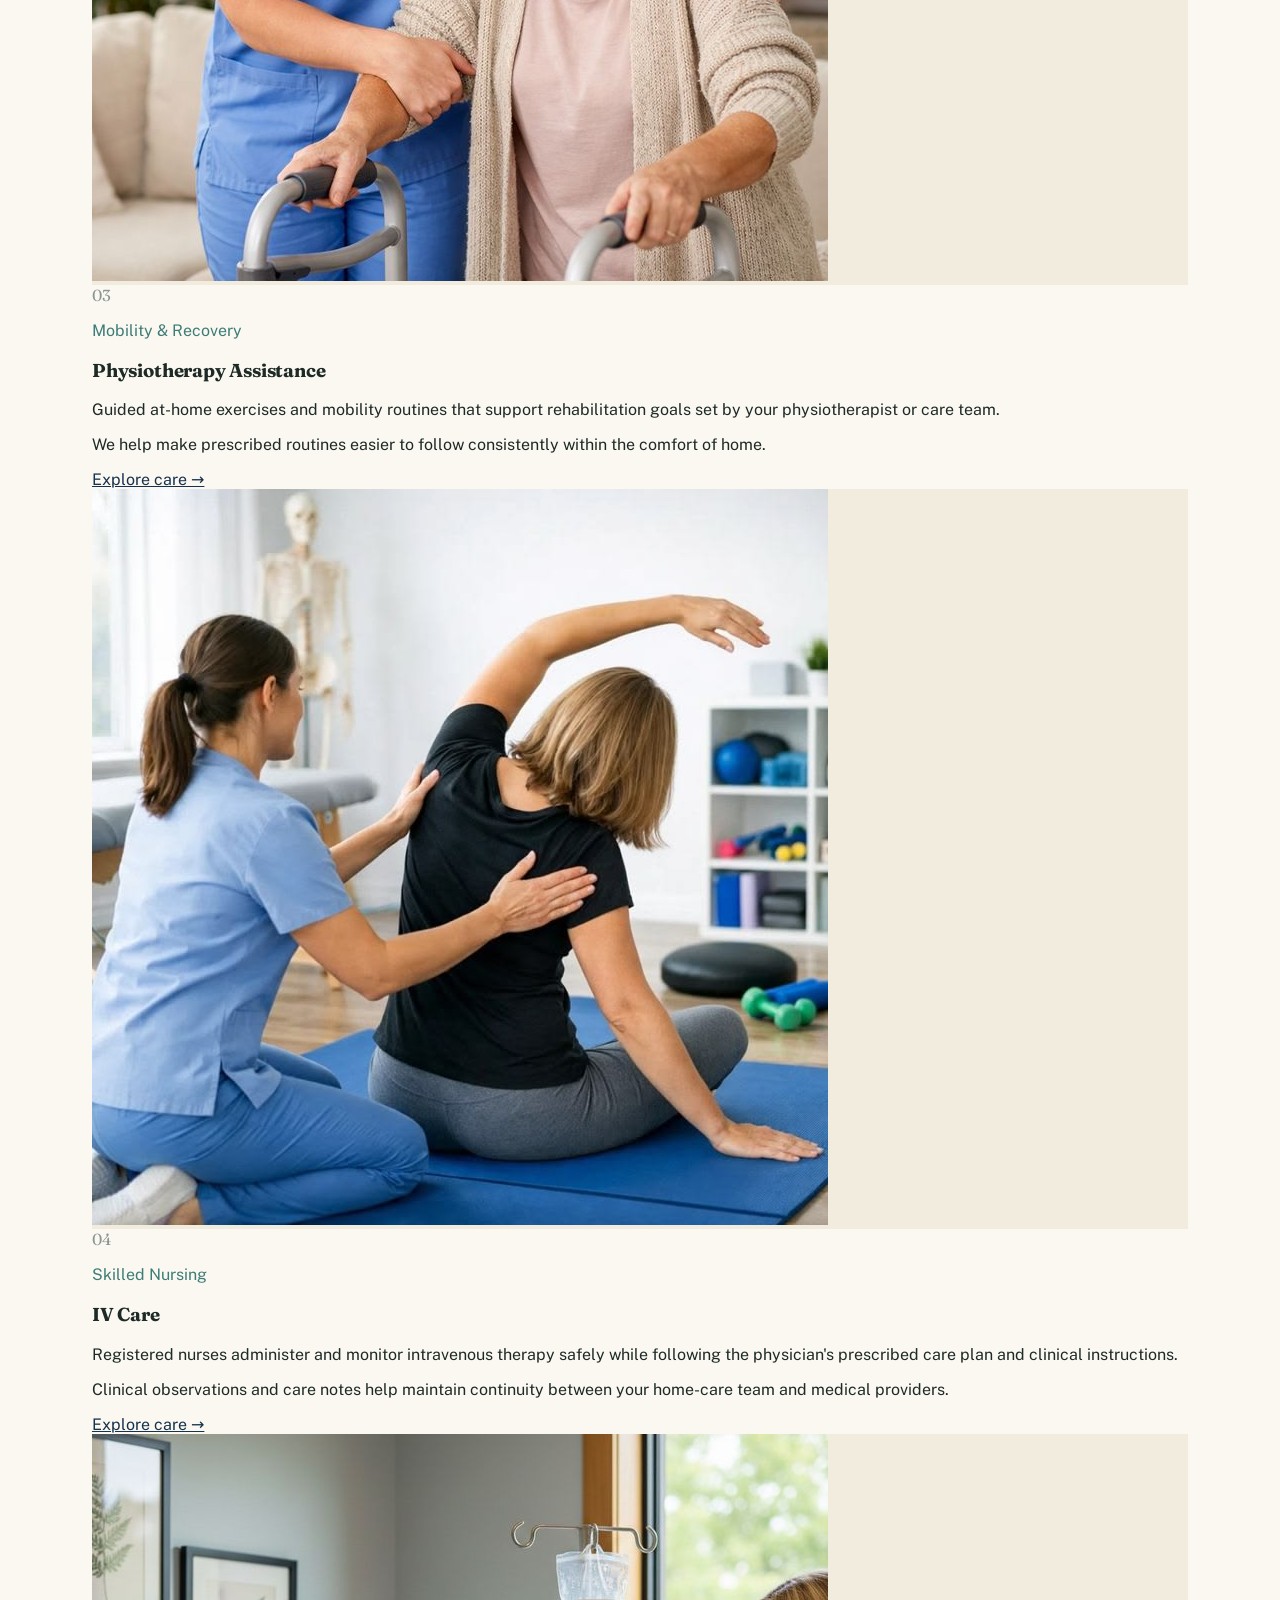
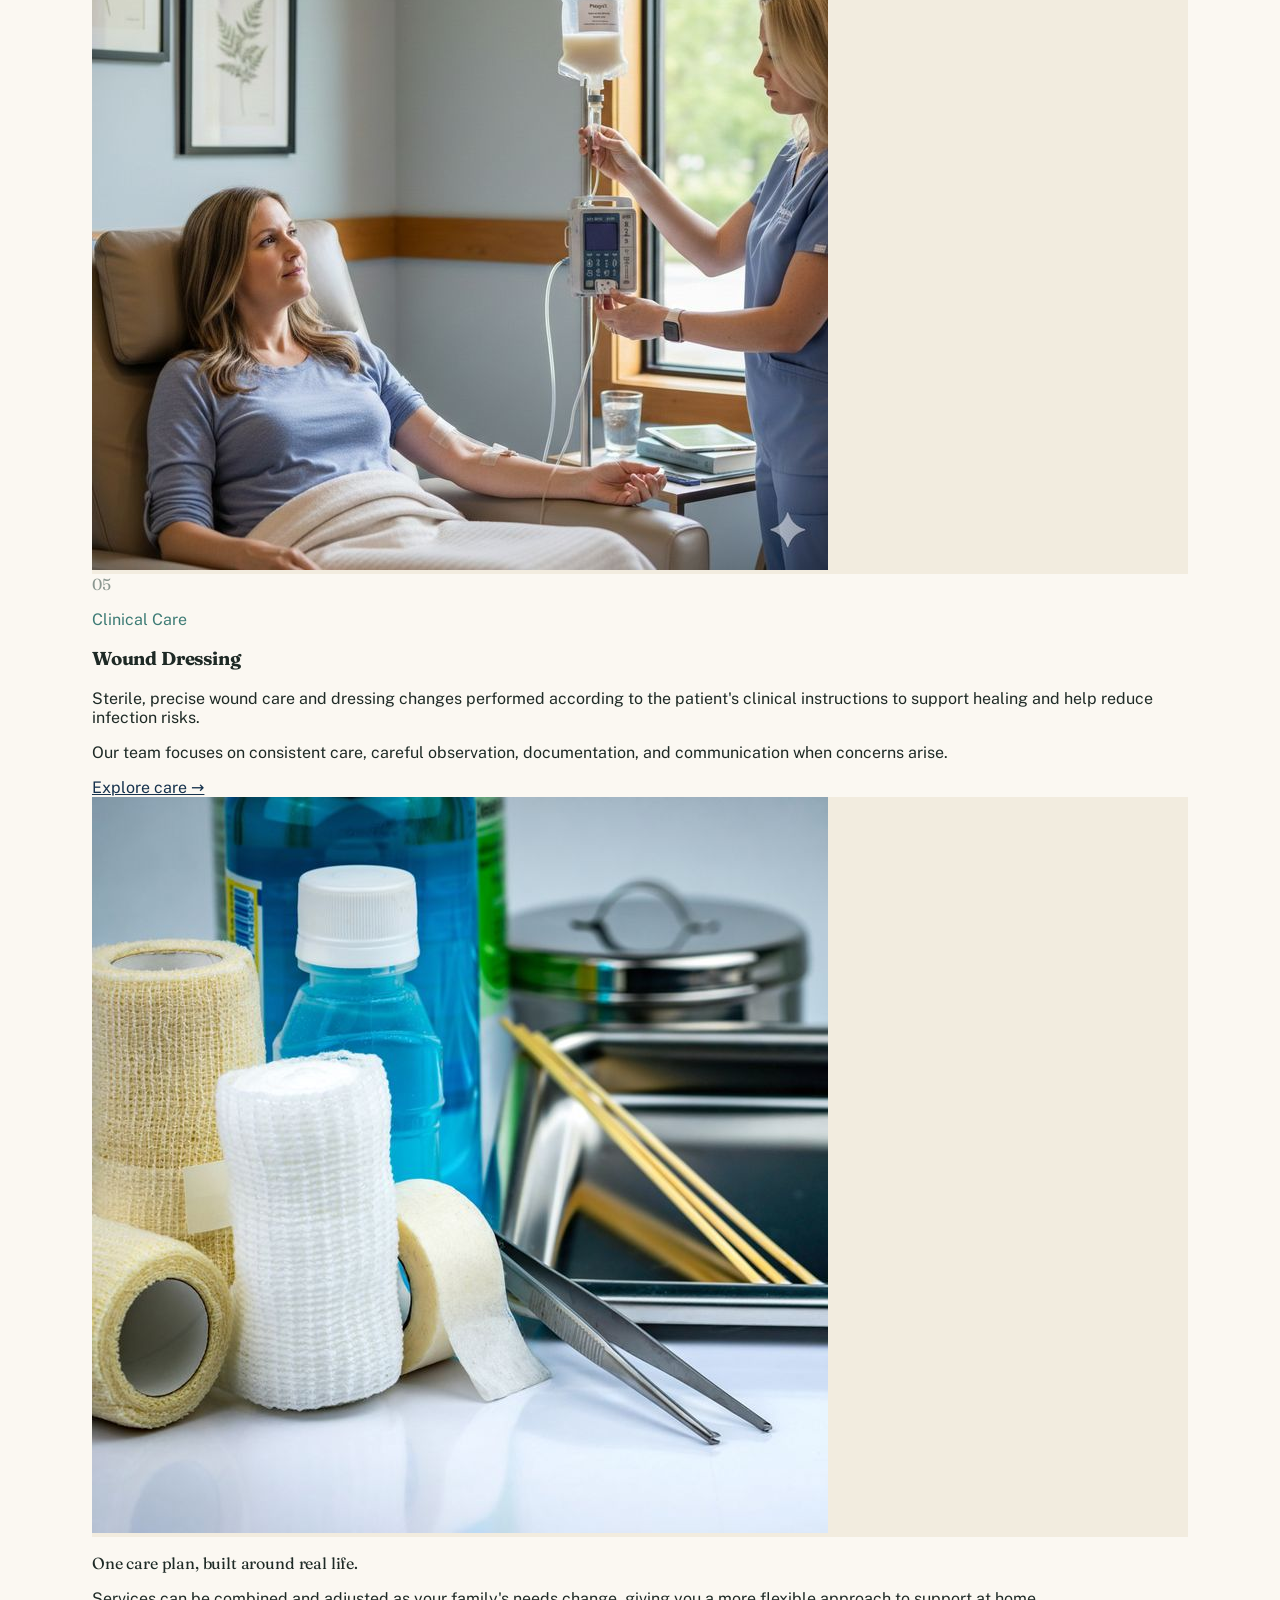
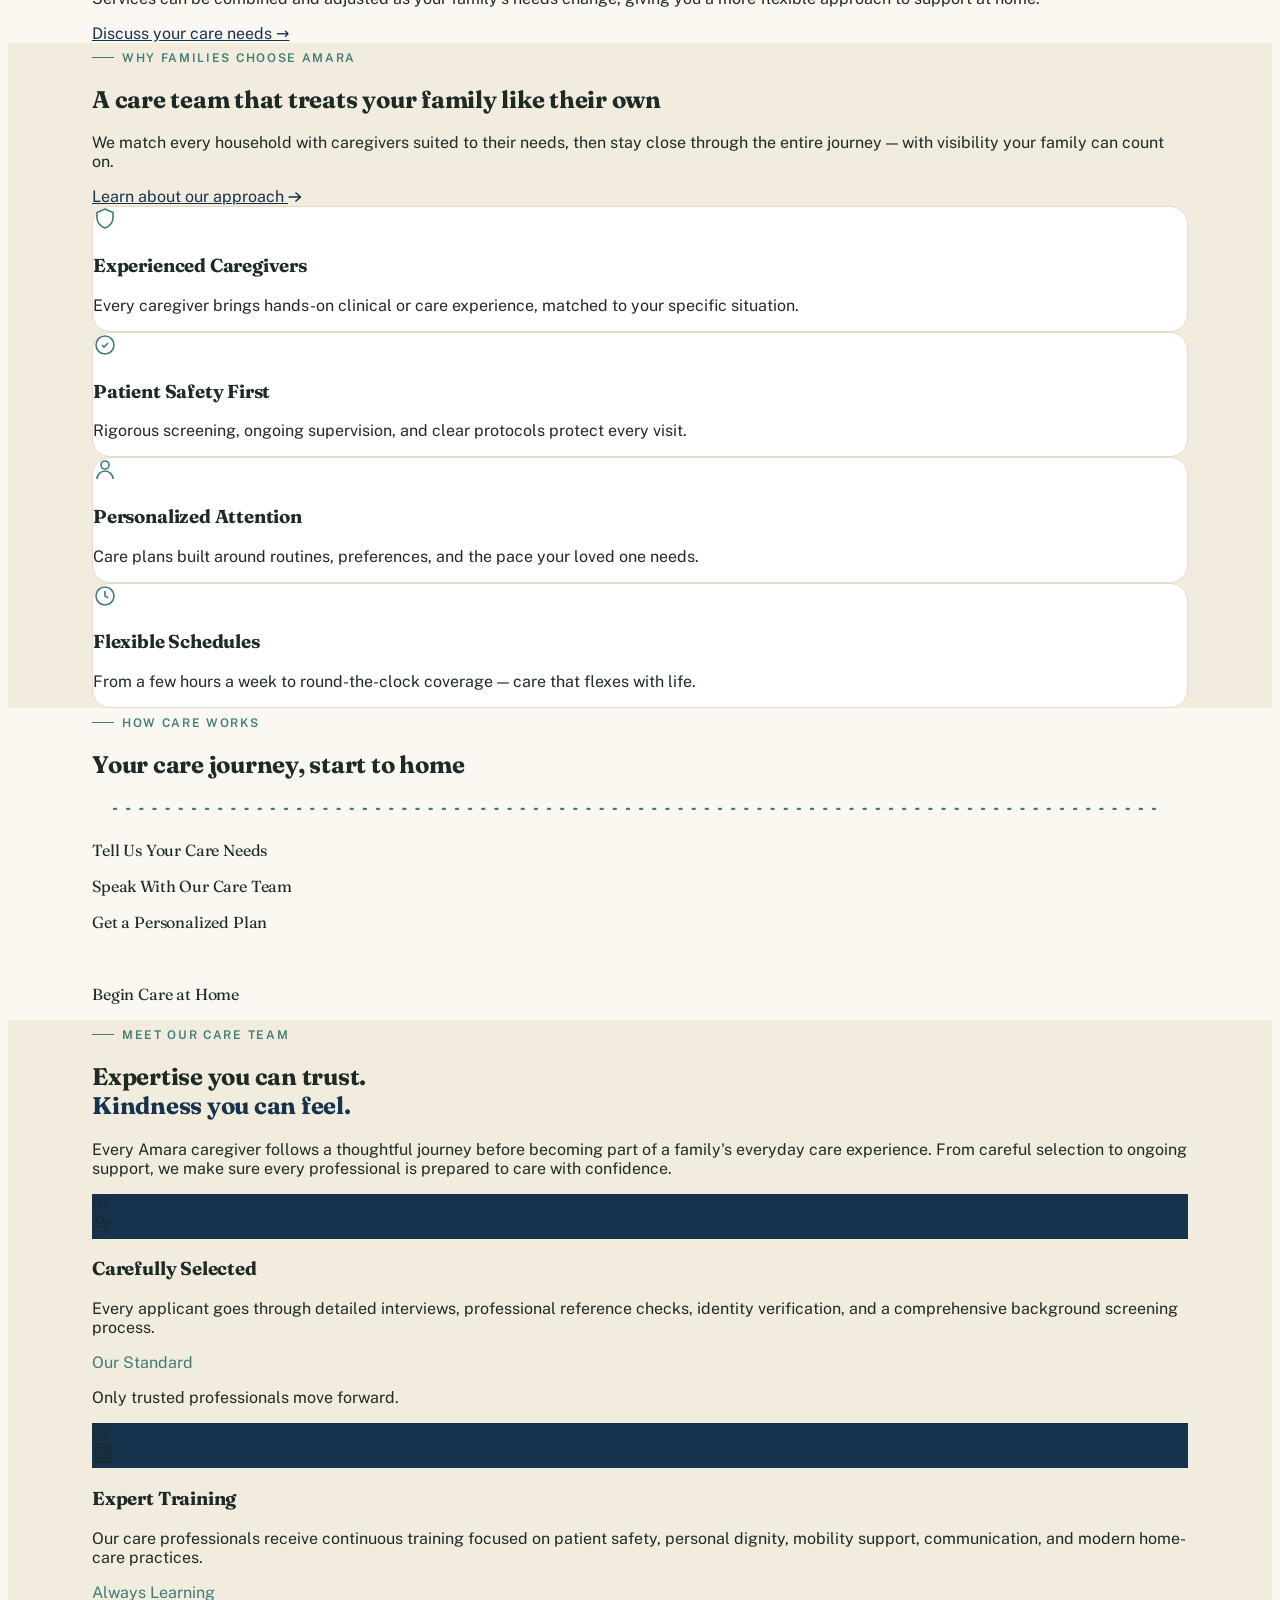
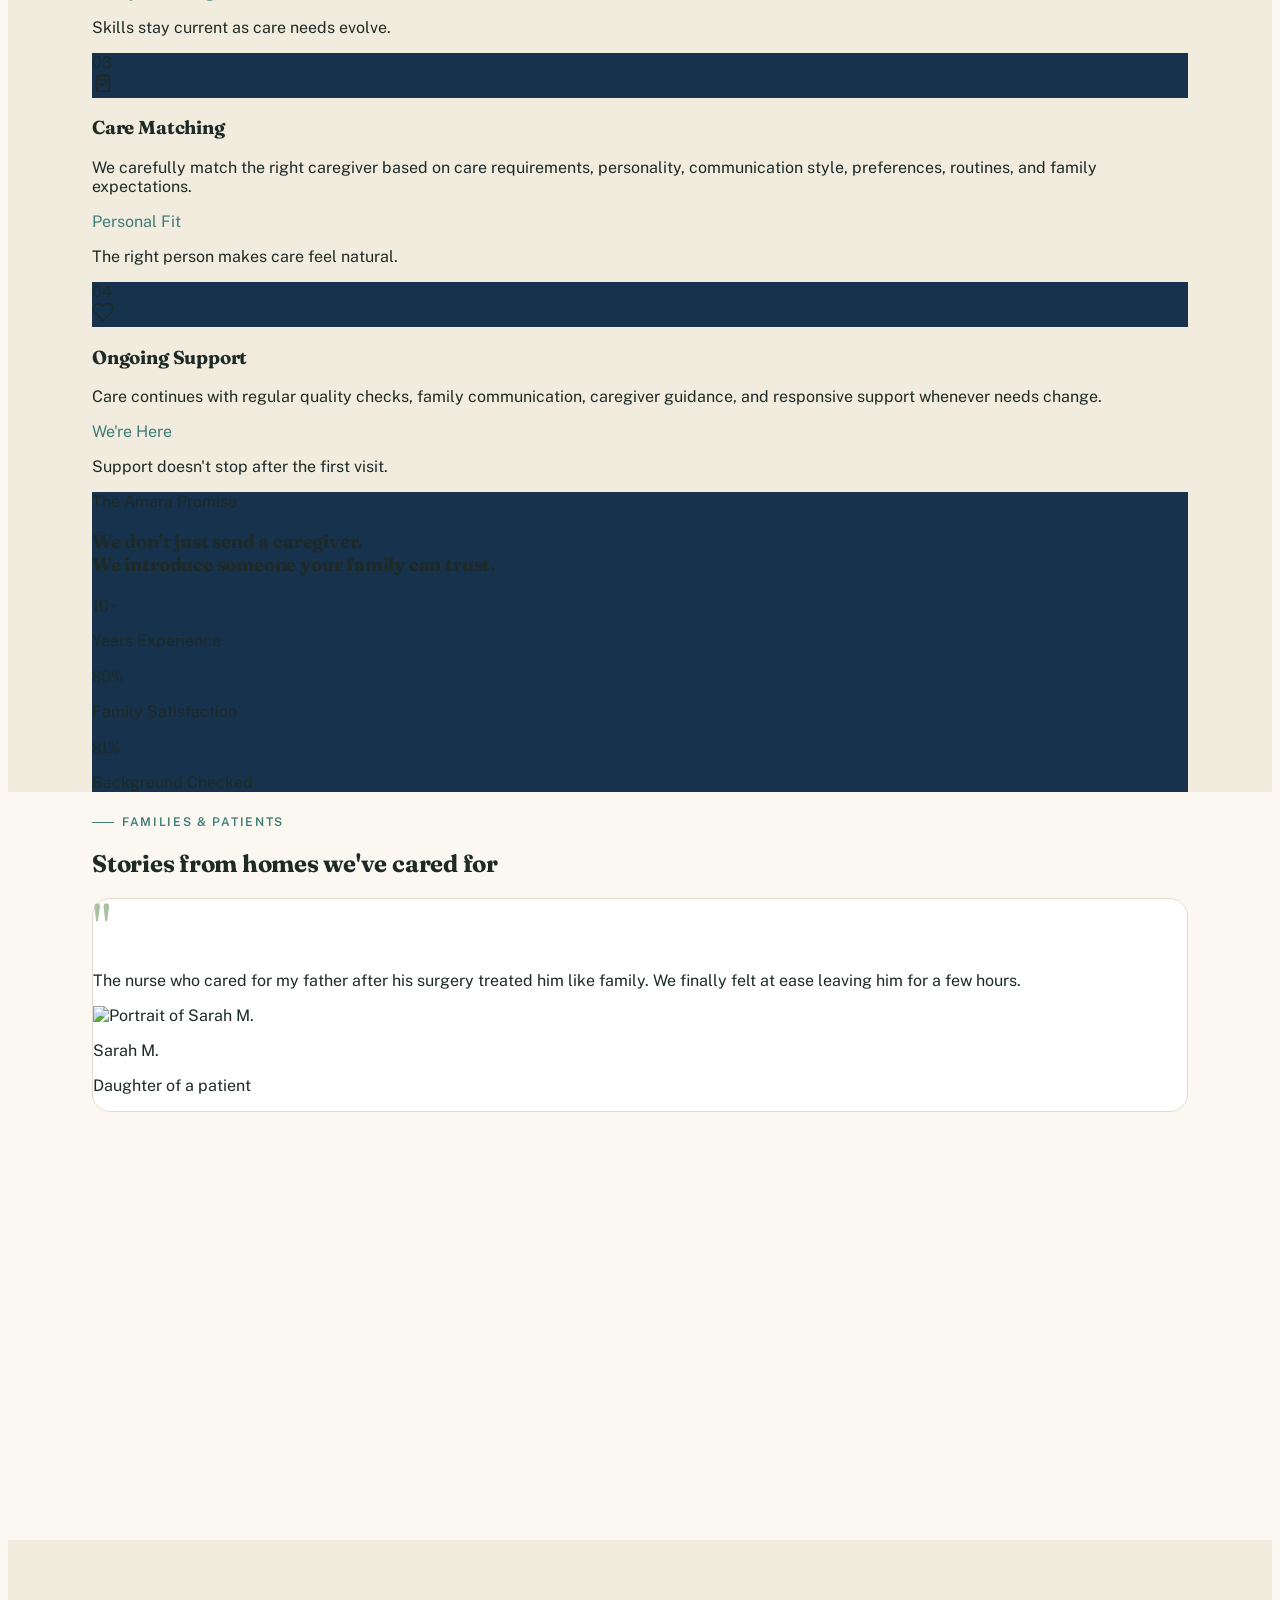
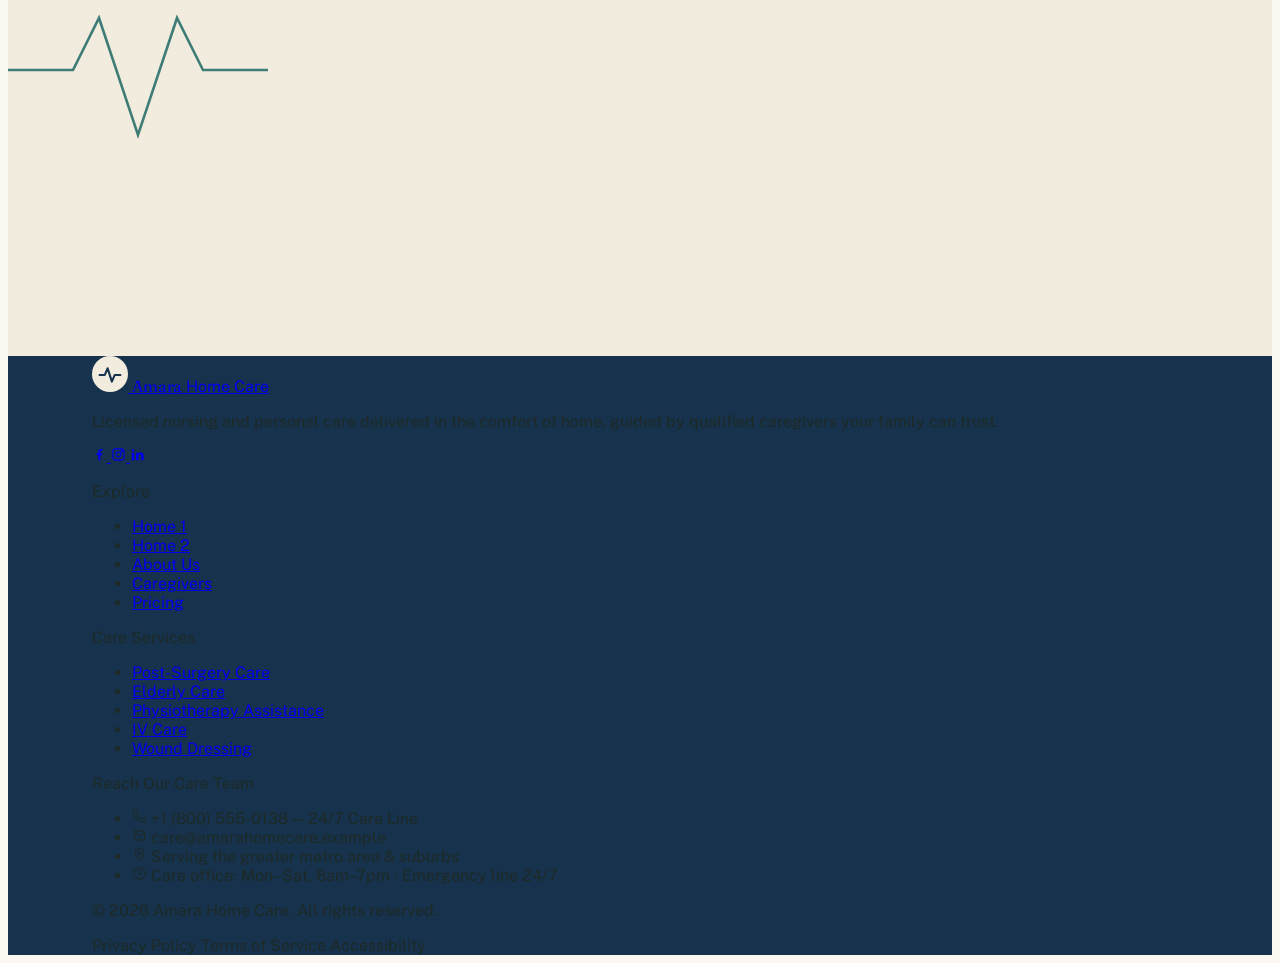
==== commit ea571b96: "upadate changes" ====
--- a/index.html
+++ b/index.html
@@ -935,19 +935,21 @@
     </section>
 
     <!-- ============ SECTION 4 — CARE SERVICES ============ -->
-<section class="py-16 sm:py-20 md:py-28">
+
+<!-- ============ SECTION 4 — CARE SERVICES ============ -->
+<section class="py-14 sm:py-16 md:py-18">
   <div class="container-x">
 
     <!-- Heading -->
-    <div class="max-w-2xl reveal">
+    <div class="max-w-4xl reveal">
       <span class="eyebrow">What We Provide</span>
 
       <h2
-        class="section-heading mt-4 font-display text-3xl font-semibold leading-tight text-black dark:text-white sm:text-4xl lg:text-5xl">
+        class="section-heading mt-3 font-display text-3xl font-semibold leading-[1.08] text-black dark:text-white sm:text-4xl lg:text-5xl">
         Care that meets you where you are
       </h2>
 
-      <p class="mt-5 max-w-xl text-sm leading-7 text-black dark:text-white sm:text-base">
+      <p class="mt-3 max-w-3xl text-sm leading-6 text-black dark:text-white sm:text-base sm:leading-7">
         Thoughtfully coordinated services designed to support recovery,
         independence, comfort, and everyday wellbeing at home. Whether
         you need short-term assistance or ongoing support, we build care
@@ -955,7 +957,7 @@
       </p>
 
       <!-- Small Intro Points -->
-      <div class="mt-7 flex flex-wrap gap-x-6 gap-y-3">
+      <div class="mt-5 flex flex-wrap gap-x-6 gap-y-3">
         <span class="inline-flex items-center gap-2 text-xs font-semibold text-black dark:text-white">
           <span class="flex h-6 w-6 items-center justify-center rounded-full bg-teal/10 text-teal">
             ✓
@@ -981,12 +983,11 @@
 
 
     <!-- Services -->
-    <div class="mt-10 divide-y divide-line border-y border-line sm:mt-14">
+    <div class="mt-8 divide-y divide-line border-y border-line sm:mt-10">
 
 
       <!-- 01 -->
-      <div
-        class="grid gap-6 py-8 sm:py-10 md:grid-cols-12 md:items-center md:gap-6 reveal">
+      <div class="grid gap-5 py-7 sm:py-8 md:grid-cols-12 md:items-center md:gap-6 reveal">
 
         <!-- Number -->
         <div class="md:col-span-2">
@@ -994,33 +995,30 @@
             01
           </span>
 
-          <p class="mt-2 text-[10px] font-bold uppercase tracking-[0.18em] text-teal">
+          <p class="mt-1.5 text-[10px] font-bold uppercase tracking-[0.18em] text-teal">
             Recovery Support
           </p>
         </div>
 
         <!-- Content -->
         <div class="md:col-span-6">
-          <h3
-            class="font-display text-xl font-semibold text-black dark:text-white sm:text-2xl">
+          <h3 class="font-display text-xl font-semibold text-black dark:text-white sm:text-2xl">
             Post-Surgery Care
           </h3>
 
-          <p
-            class="mt-2 max-w-lg text-sm leading-6 text-black dark:text-white sm:leading-7">
+          <p class="mt-2 max-w-lg text-sm leading-6 text-black dark:text-white">
             Attentive recovery support at home — pain management coordination,
             mobility assistance, medication reminders, and monitoring for
             changes that may need additional attention.
           </p>
 
-          <p
-            class="mt-3 max-w-lg text-xs leading-5 text-black dark:text-white">
+          <p class="mt-2.5 max-w-lg text-xs leading-5 text-black dark:text-white">
             Designed to help patients recover comfortably while families
             have greater confidence between medical appointments.
           </p>
 
           <a href="services.html"
-            class="mt-4 inline-flex items-center gap-2 text-xs font-semibold text-navy transition hover:gap-3 dark:text-[#AFC8BE]">
+            class="mt-3 inline-flex items-center gap-2 text-xs font-semibold text-navy transition-all duration-300 hover:gap-3 dark:text-[#AFC8BE]">
             Explore care
             <span>→</span>
           </a>
@@ -1041,40 +1039,36 @@
 
 
       <!-- 02 -->
-      <div
-        class="grid gap-6 py-8 sm:py-10 md:grid-cols-12 md:items-center md:gap-6 reveal">
+      <div class="grid gap-5 py-7 sm:py-8 md:grid-cols-12 md:items-center md:gap-6 reveal">
 
         <div class="md:col-span-2">
           <span class="font-display text-3xl text-mute sm:text-4xl">
             02
           </span>
 
-          <p class="mt-2 text-[10px] font-bold uppercase tracking-[0.18em] text-teal">
+          <p class="mt-1.5 text-[10px] font-bold uppercase tracking-[0.18em] text-teal">
             Everyday Assistance
           </p>
         </div>
 
         <div class="md:col-span-6">
-          <h3
-            class="font-display text-xl font-semibold text-black dark:text-white sm:text-2xl">
+          <h3 class="font-display text-xl font-semibold text-black dark:text-white sm:text-2xl">
             Elderly Care
           </h3>
 
-          <p
-            class="mt-2 max-w-lg text-sm leading-6 text-black dark:text-white sm:leading-7">
+          <p class="mt-2 max-w-lg text-sm leading-6 text-black dark:text-white">
             Companionship, mobility support, personal assistance, and daily
             living help that allows seniors to remain comfortable and
             independent in familiar surroundings.
           </p>
 
-          <p
-            class="mt-3 max-w-lg text-xs leading-5 text-black dark:text-white">
+          <p class="mt-2.5 max-w-lg text-xs leading-5 text-black dark:text-white">
             Support can be adjusted around routines, preferences, and the
             level of assistance needed throughout the day.
           </p>
 
           <a href="services.html"
-            class="mt-4 inline-flex items-center gap-2 text-xs font-semibold text-navy transition hover:gap-3 dark:text-[#AFC8BE]">
+            class="mt-3 inline-flex items-center gap-2 text-xs font-semibold text-navy transition-all duration-300 hover:gap-3 dark:text-[#AFC8BE]">
             Explore care
             <span>→</span>
           </a>
@@ -1094,39 +1088,35 @@
 
 
       <!-- 03 -->
-      <div
-        class="grid gap-6 py-8 sm:py-10 md:grid-cols-12 md:items-center md:gap-6 reveal">
+      <div class="grid gap-5 py-7 sm:py-8 md:grid-cols-12 md:items-center md:gap-6 reveal">
 
         <div class="md:col-span-2">
           <span class="font-display text-3xl text-mute sm:text-4xl">
             03
           </span>
 
-          <p class="mt-2 text-[10px] font-bold uppercase tracking-[0.18em] text-teal">
+          <p class="mt-1.5 text-[10px] font-bold uppercase tracking-[0.18em] text-teal">
             Mobility & Recovery
           </p>
         </div>
 
         <div class="md:col-span-6">
-          <h3
-            class="font-display text-xl font-semibold text-black dark:text-white sm:text-2xl">
+          <h3 class="font-display text-xl font-semibold text-black dark:text-white sm:text-2xl">
             Physiotherapy Assistance
           </h3>
 
-          <p
-            class="mt-2 max-w-lg text-sm leading-6 text-black dark:text-white sm:leading-7">
+          <p class="mt-2 max-w-lg text-sm leading-6 text-black dark:text-white">
             Guided at-home exercises and mobility routines that support
             rehabilitation goals set by your physiotherapist or care team.
           </p>
 
-          <p
-            class="mt-3 max-w-lg text-xs leading-5 text-black dark:text-white">
+          <p class="mt-2.5 max-w-lg text-xs leading-5 text-black dark:text-white">
             We help make prescribed routines easier to follow consistently
             within the comfort of home.
           </p>
 
           <a href="services.html"
-            class="mt-4 inline-flex items-center gap-2 text-xs font-semibold text-navy transition hover:gap-3 dark:text-[#AFC8BE]">
+            class="mt-3 inline-flex items-center gap-2 text-xs font-semibold text-navy transition-all duration-300 hover:gap-3 dark:text-[#AFC8BE]">
             Explore care
             <span>→</span>
           </a>
@@ -1146,40 +1136,36 @@
 
 
       <!-- 04 -->
-      <div
-        class="grid gap-6 py-8 sm:py-10 md:grid-cols-12 md:items-center md:gap-6 reveal">
+      <div class="grid gap-5 py-7 sm:py-8 md:grid-cols-12 md:items-center md:gap-6 reveal">
 
         <div class="md:col-span-2">
           <span class="font-display text-3xl text-mute sm:text-4xl">
             04
           </span>
 
-          <p class="mt-2 text-[10px] font-bold uppercase tracking-[0.18em] text-teal">
+          <p class="mt-1.5 text-[10px] font-bold uppercase tracking-[0.18em] text-teal">
             Skilled Nursing
           </p>
         </div>
 
         <div class="md:col-span-6">
-          <h3
-            class="font-display text-xl font-semibold text-black dark:text-white sm:text-2xl">
+          <h3 class="font-display text-xl font-semibold text-black dark:text-white sm:text-2xl">
             IV Care
           </h3>
 
-          <p
-            class="mt-2 max-w-lg text-sm leading-6 text-black dark:text-white sm:leading-7">
+          <p class="mt-2 max-w-lg text-sm leading-6 text-black dark:text-white">
             Registered nurses administer and monitor intravenous therapy
             safely while following the physician's prescribed care plan
             and clinical instructions.
           </p>
 
-          <p
-            class="mt-3 max-w-lg text-xs leading-5 text-black dark:text-white">
+          <p class="mt-2.5 max-w-lg text-xs leading-5 text-black dark:text-white">
             Clinical observations and care notes help maintain continuity
             between your home-care team and medical providers.
           </p>
 
           <a href="services.html"
-            class="mt-4 inline-flex items-center gap-2 text-xs font-semibold text-navy transition hover:gap-3 dark:text-[#AFC8BE]">
+            class="mt-3 inline-flex items-center gap-2 text-xs font-semibold text-navy transition-all duration-300 hover:gap-3 dark:text-[#AFC8BE]">
             Explore care
             <span>→</span>
           </a>
@@ -1199,40 +1185,36 @@
 
 
       <!-- 05 -->
-      <div
-        class="grid gap-6 py-8 sm:py-10 md:grid-cols-12 md:items-center md:gap-6 reveal">
+      <div class="grid gap-5 py-7 sm:py-8 md:grid-cols-12 md:items-center md:gap-6 reveal">
 
         <div class="md:col-span-2">
           <span class="font-display text-3xl text-mute sm:text-4xl">
             05
           </span>
 
-          <p class="mt-2 text-[10px] font-bold uppercase tracking-[0.18em] text-teal">
+          <p class="mt-1.5 text-[10px] font-bold uppercase tracking-[0.18em] text-teal">
             Clinical Care
           </p>
         </div>
 
         <div class="md:col-span-6">
-          <h3
-            class="font-display text-xl font-semibold text-black dark:text-white sm:text-2xl">
+          <h3 class="font-display text-xl font-semibold text-black dark:text-white sm:text-2xl">
             Wound Dressing
           </h3>
 
-          <p
-            class="mt-2 max-w-lg text-sm leading-6 text-black dark:text-white sm:leading-7">
+          <p class="mt-2 max-w-lg text-sm leading-6 text-black dark:text-white">
             Sterile, precise wound care and dressing changes performed
             according to the patient's clinical instructions to support
             healing and help reduce infection risks.
           </p>
 
-          <p
-            class="mt-3 max-w-lg text-xs leading-5 text-black dark:text-white">
+          <p class="mt-2.5 max-w-lg text-xs leading-5 text-black dark:text-white">
             Our team focuses on consistent care, careful observation,
             documentation, and communication when concerns arise.
           </p>
 
           <a href="services.html"
-            class="mt-4 inline-flex items-center gap-2 text-xs font-semibold text-navy transition hover:gap-3 dark:text-[#AFC8BE]">
+            class="mt-3 inline-flex items-center gap-2 text-xs font-semibold text-navy transition-all duration-300 hover:gap-3 dark:text-[#AFC8BE]">
             Explore care
             <span>→</span>
           </a>
@@ -1255,14 +1237,14 @@
 
     <!-- Bottom Note -->
     <div
-      class="mt-8 flex flex-col gap-4 border-b border-line pb-8 sm:flex-row sm:items-center sm:justify-between reveal">
+      class="mt-6 flex flex-col gap-4 border-b border-line pb-7 sm:flex-row sm:items-center sm:justify-between reveal">
 
       <div>
         <p class="font-display text-xl font-semibold text-black dark:text-white sm:text-2xl">
           One care plan, built around real life.
         </p>
 
-        <p class="mt-2 max-w-2xl text-sm leading-6 text-black dark:text-white">
+        <p class="mt-1.5 max-w-2xl text-sm leading-6 text-black dark:text-white">
           Services can be combined and adjusted as your family's needs
           change, giving you a more flexible approach to support at home.
         </p>
@@ -1285,6 +1267,11 @@
 
   </div>
 </section>
+
+
+
+
+
     <!-- ============ SECTION 5 — WHY FAMILIES CHOOSE US ============ -->
     <section class="py-20 md:py-28 bg-alt">
       <div class="container-x grid lg:grid-cols-12 gap-14 items-start">
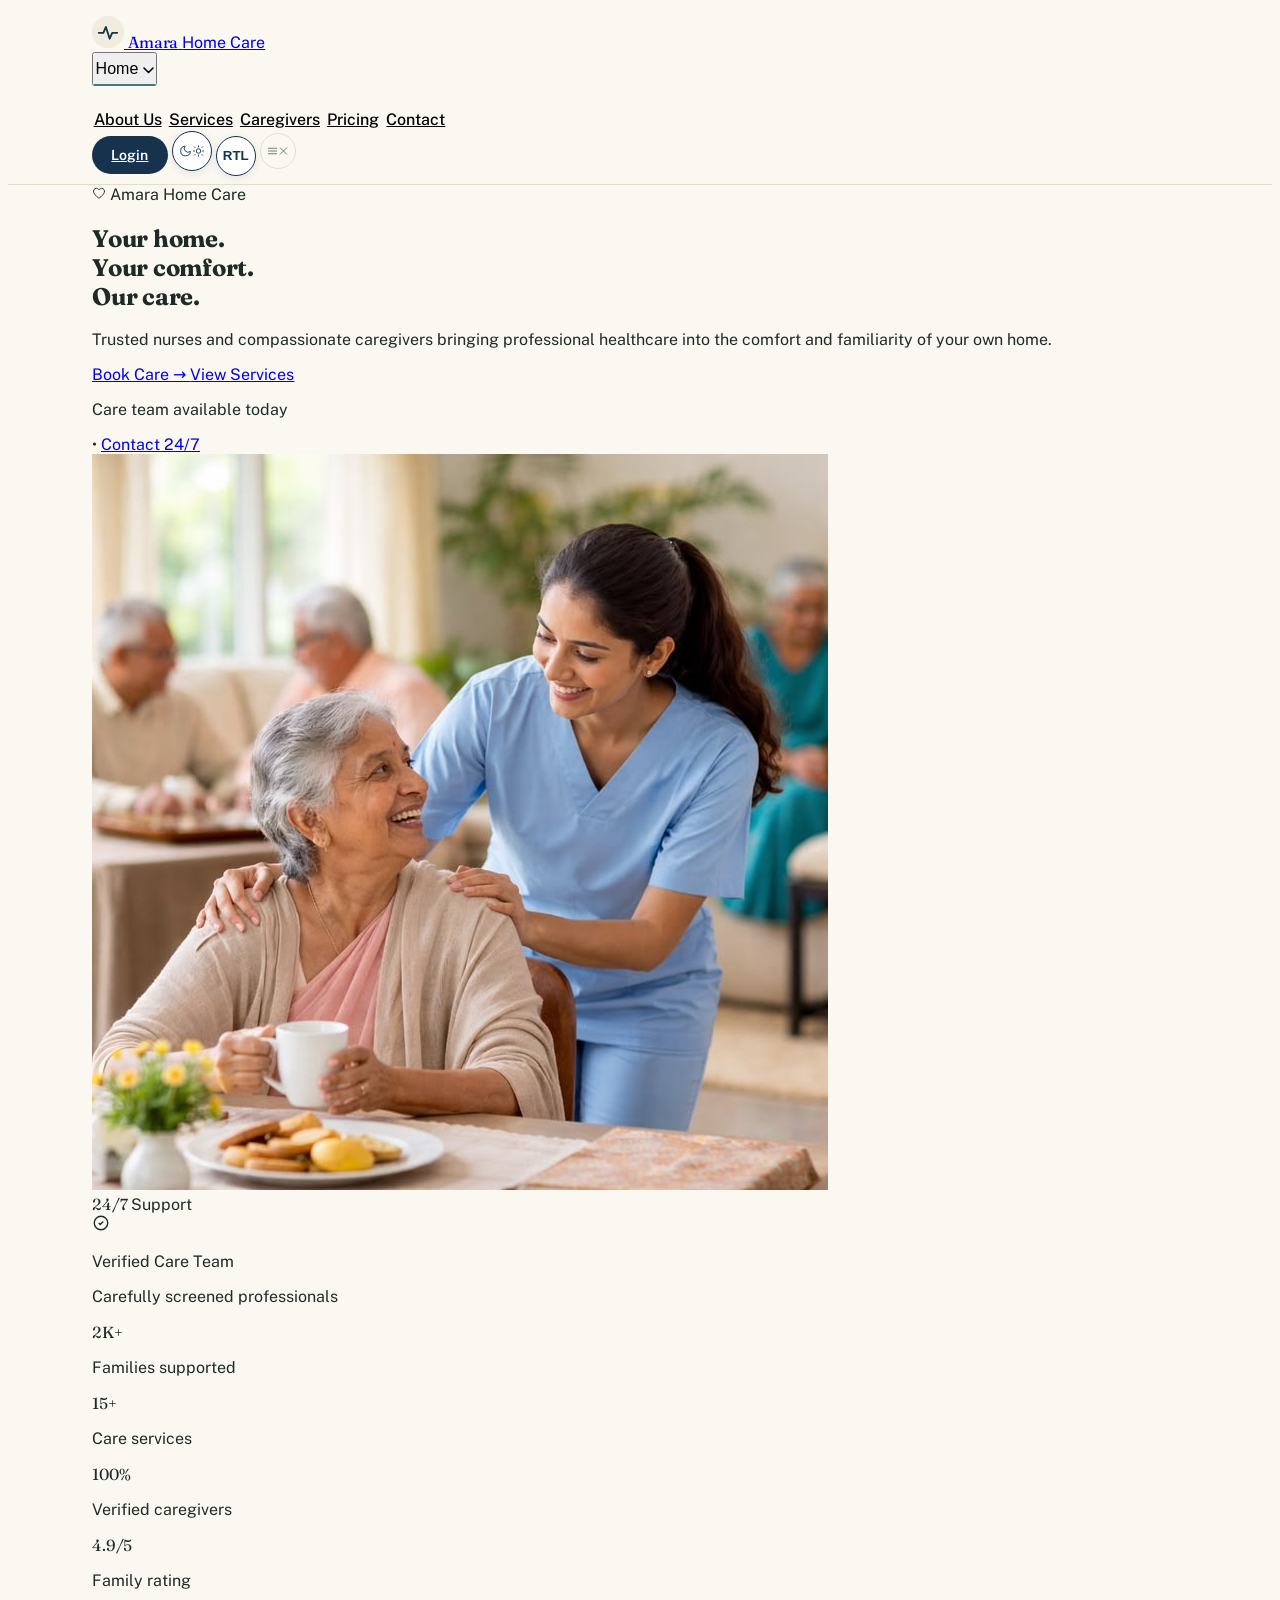
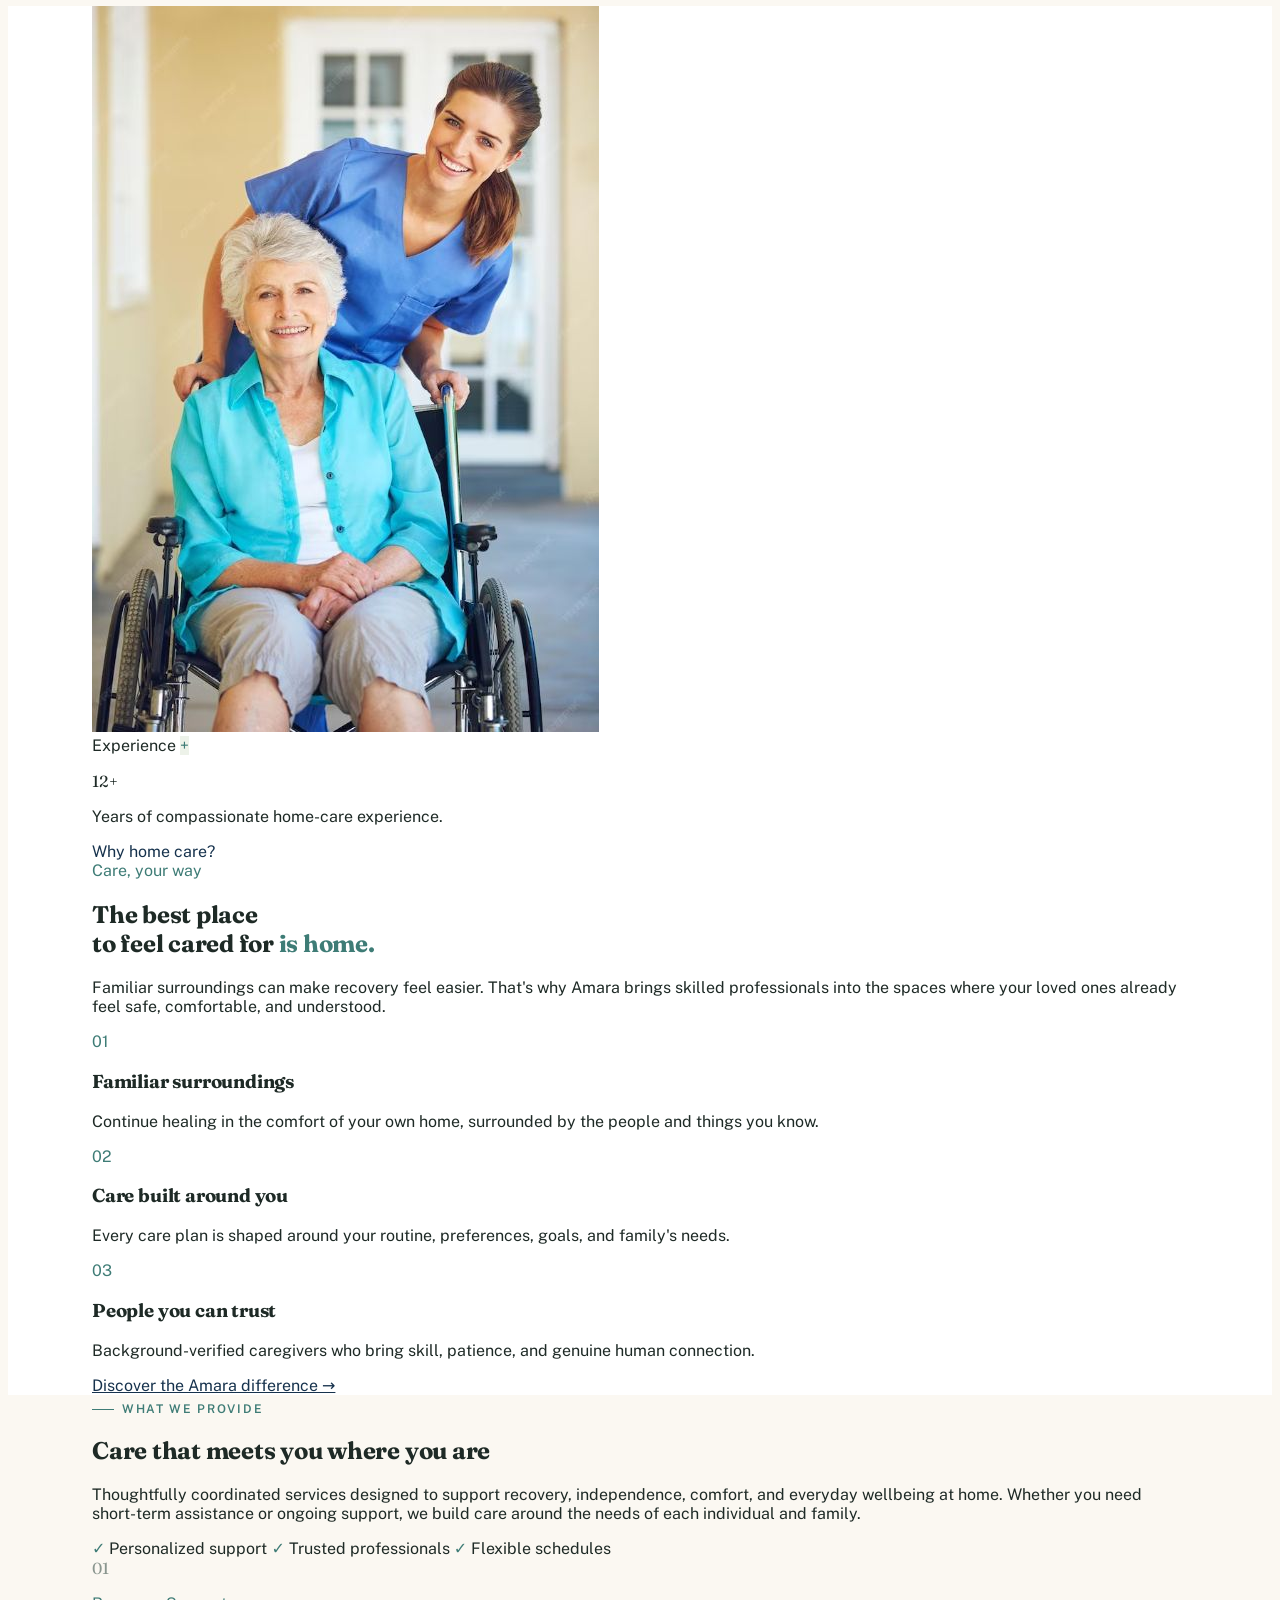
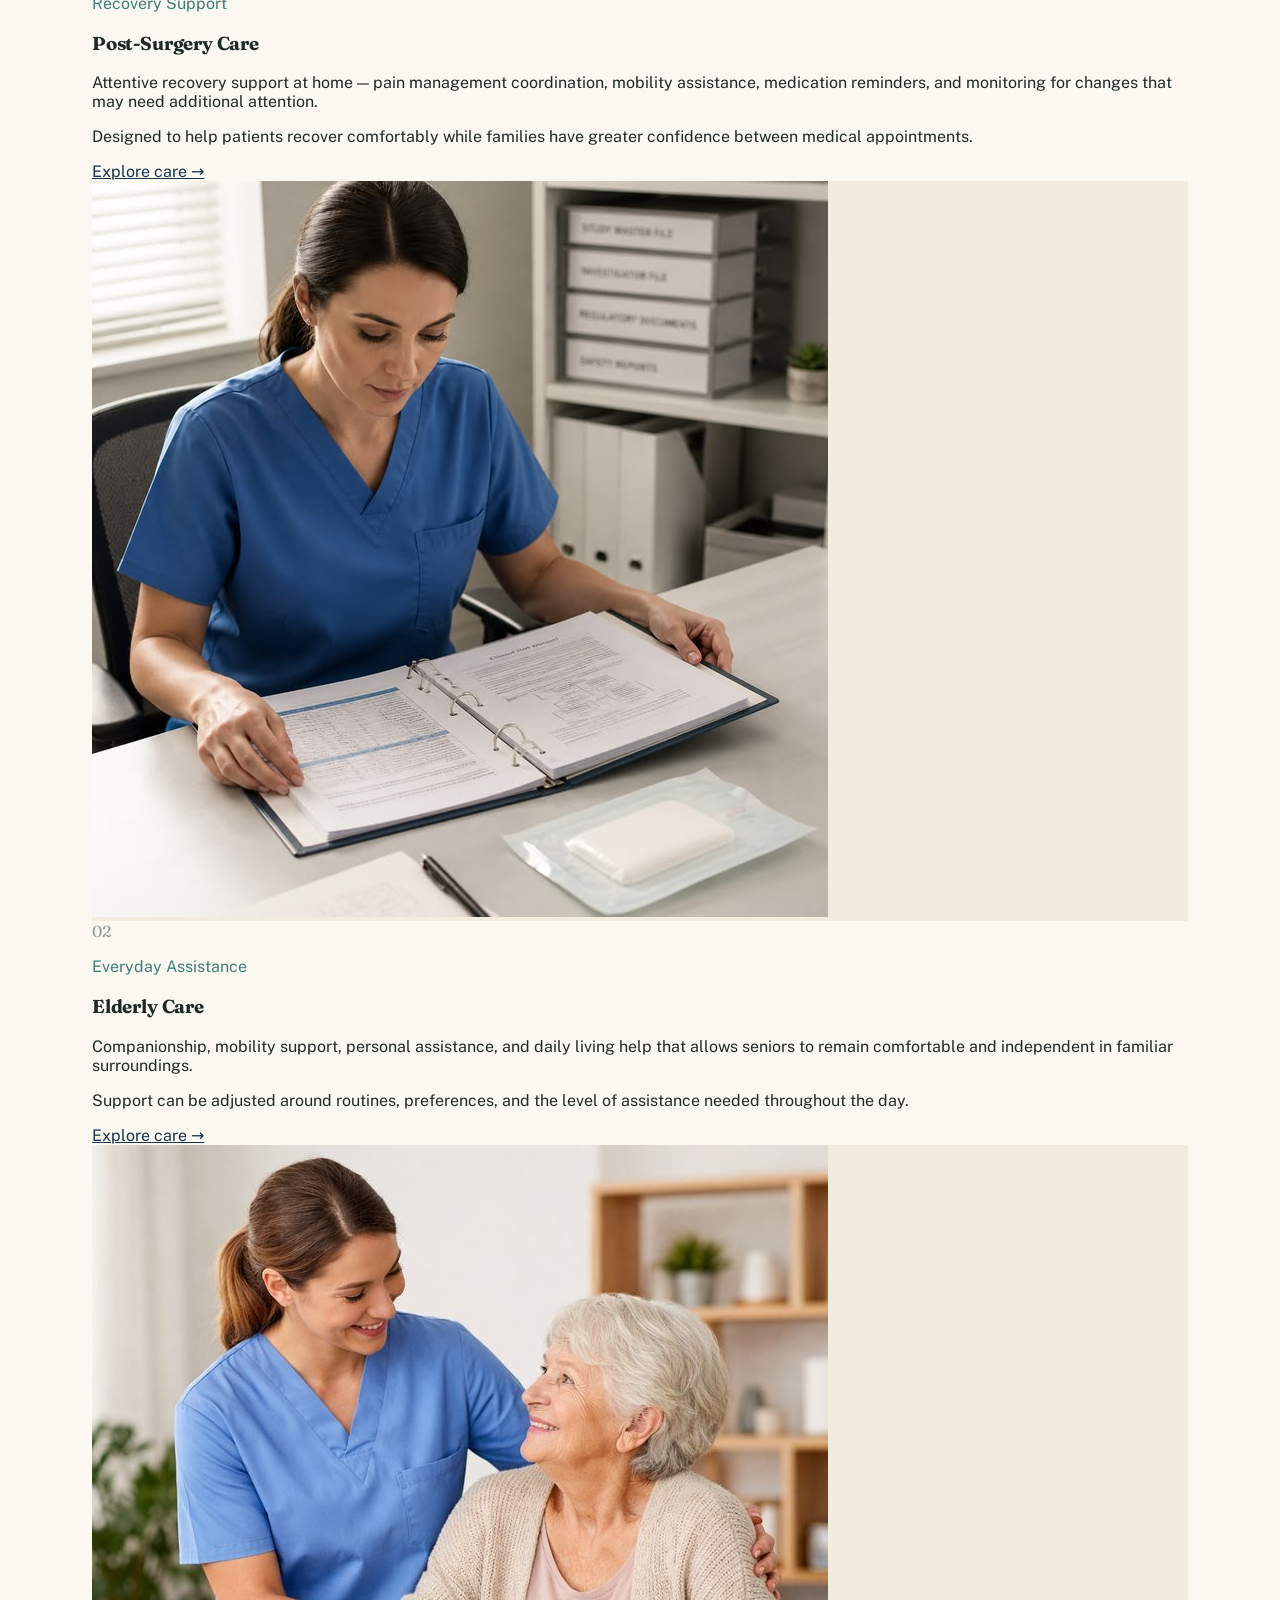
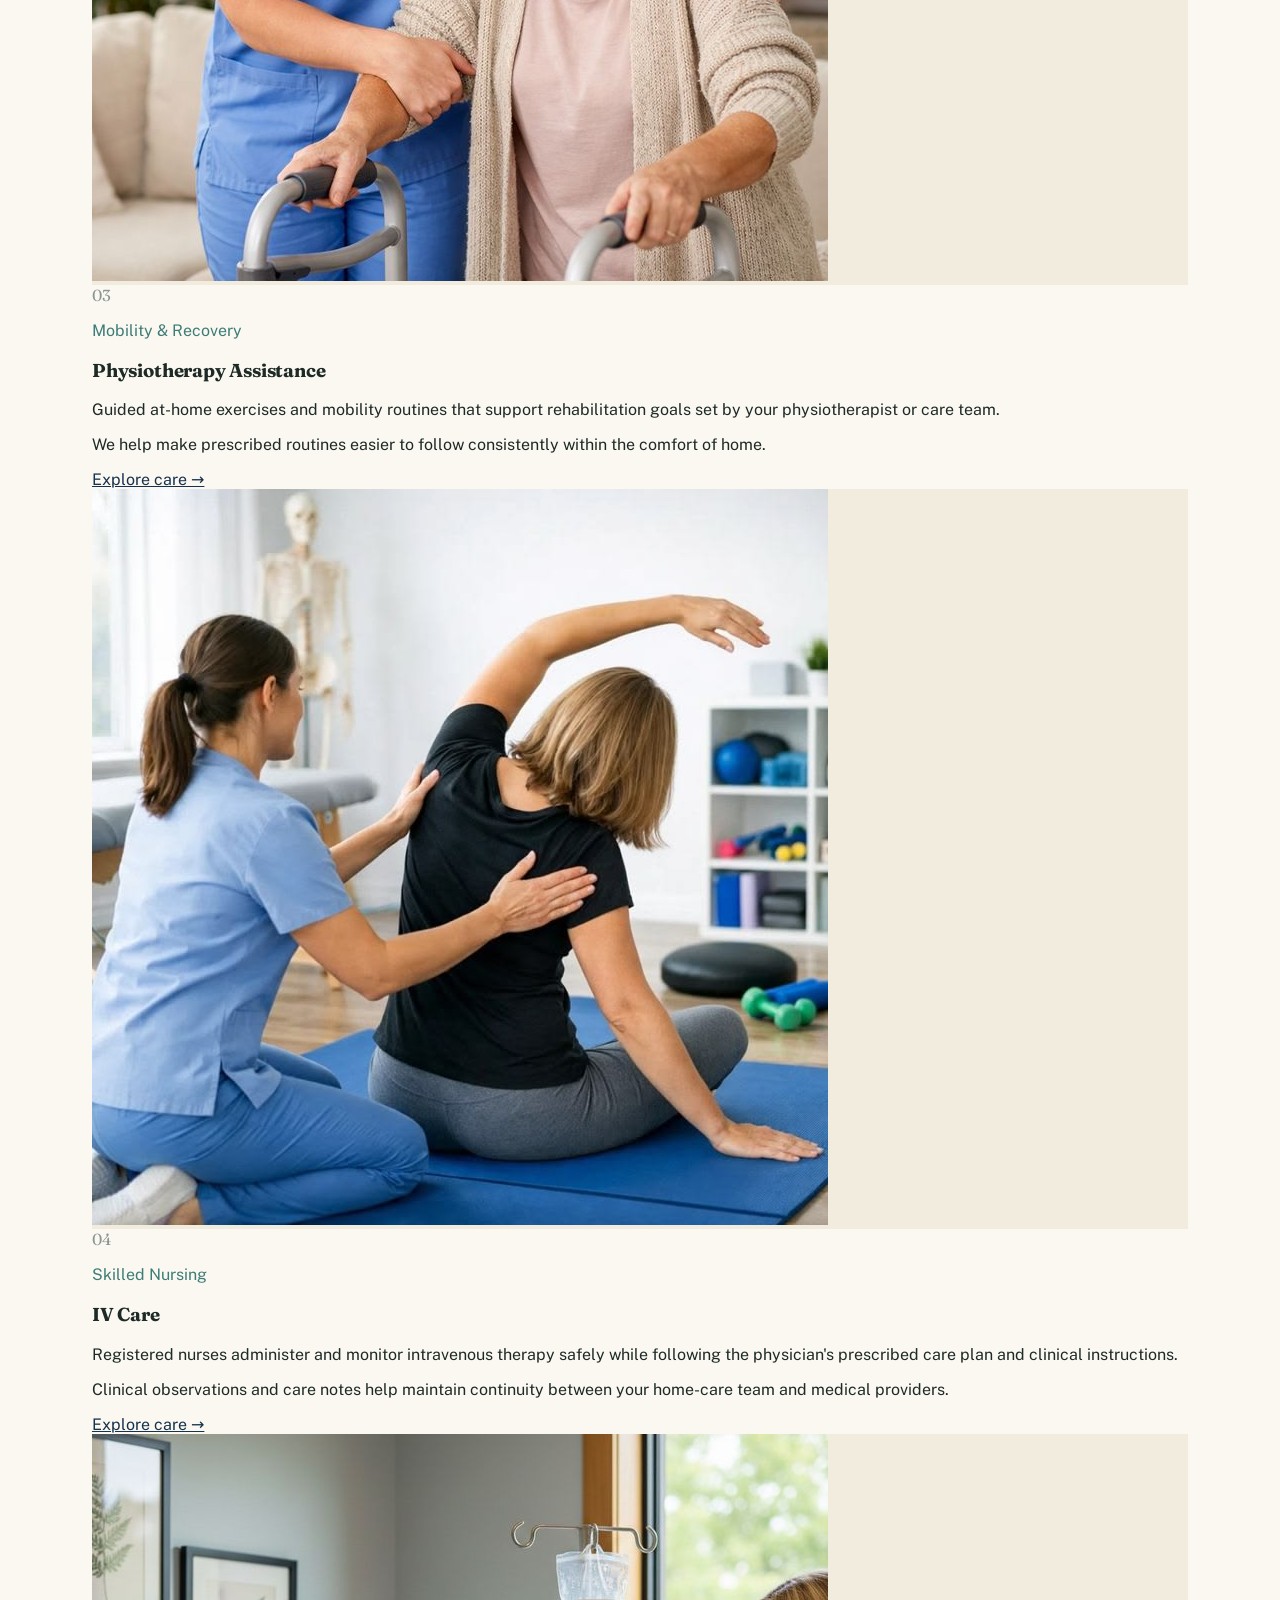
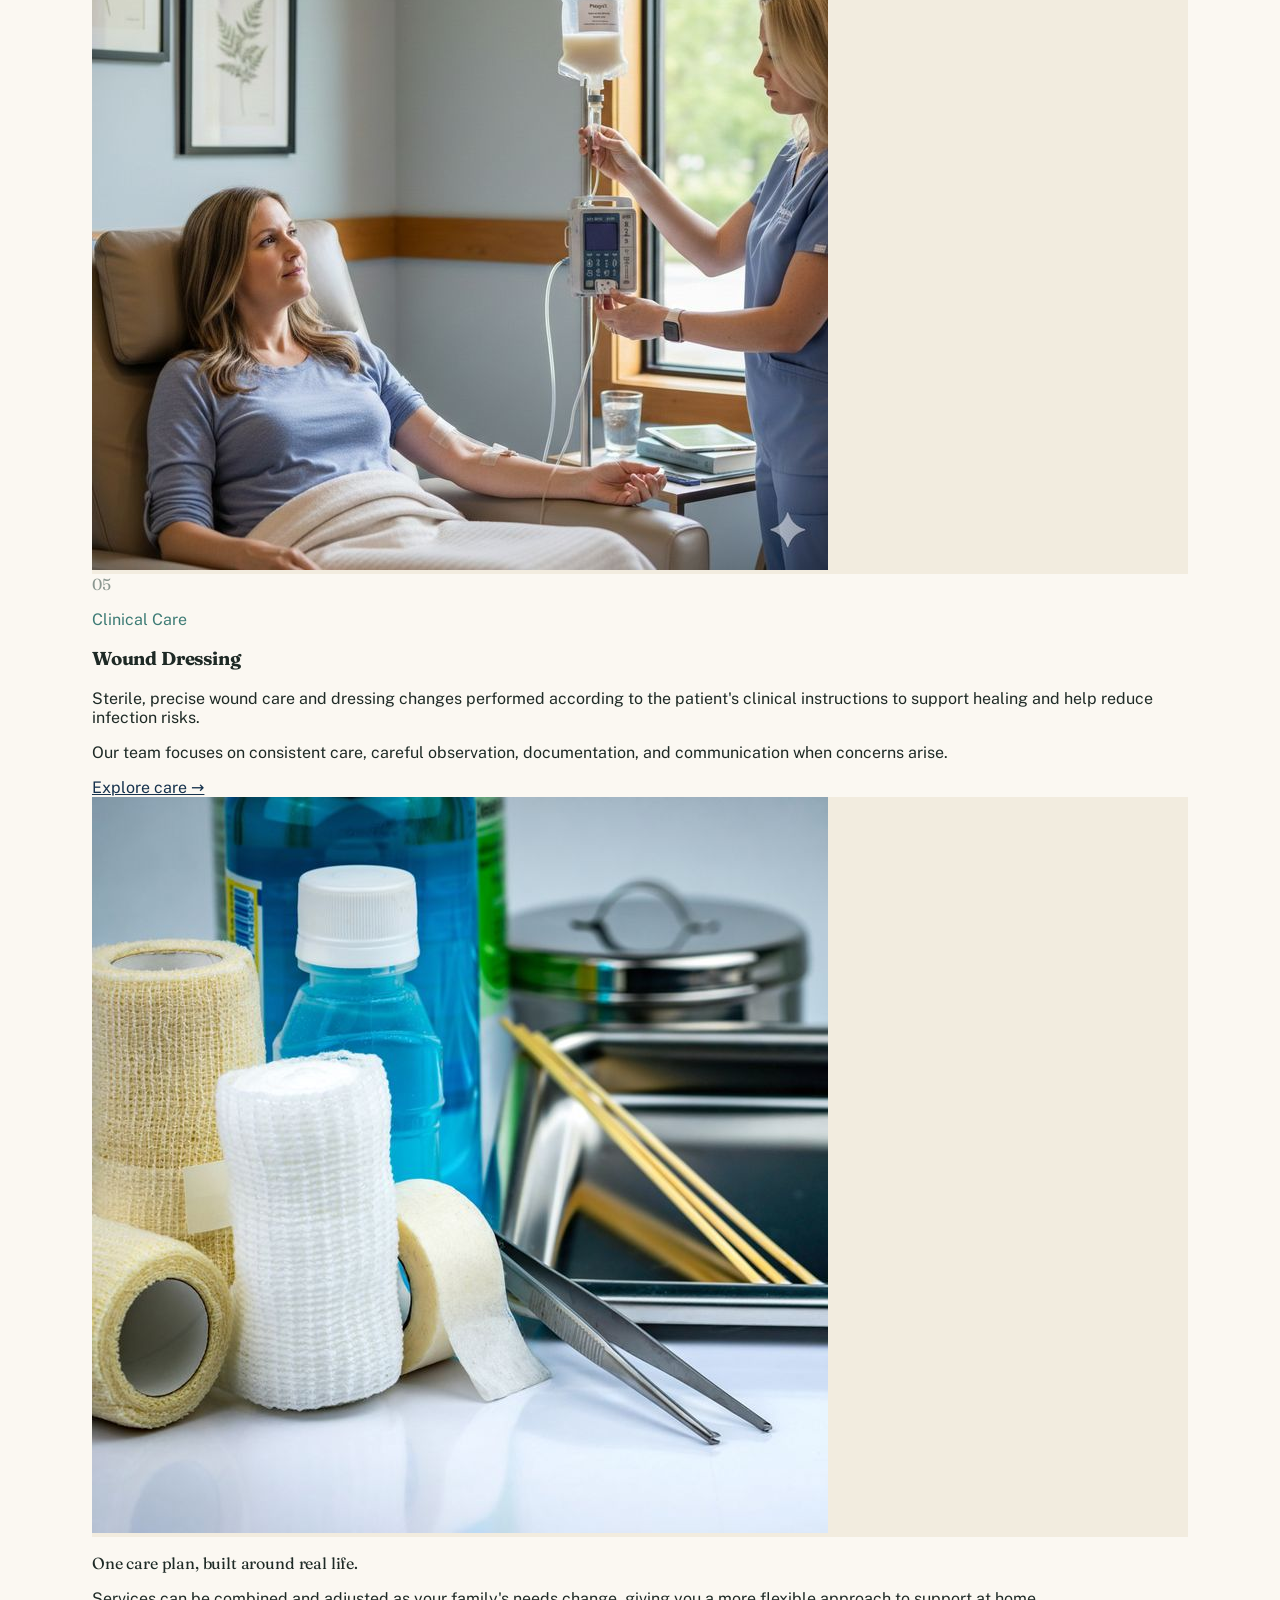
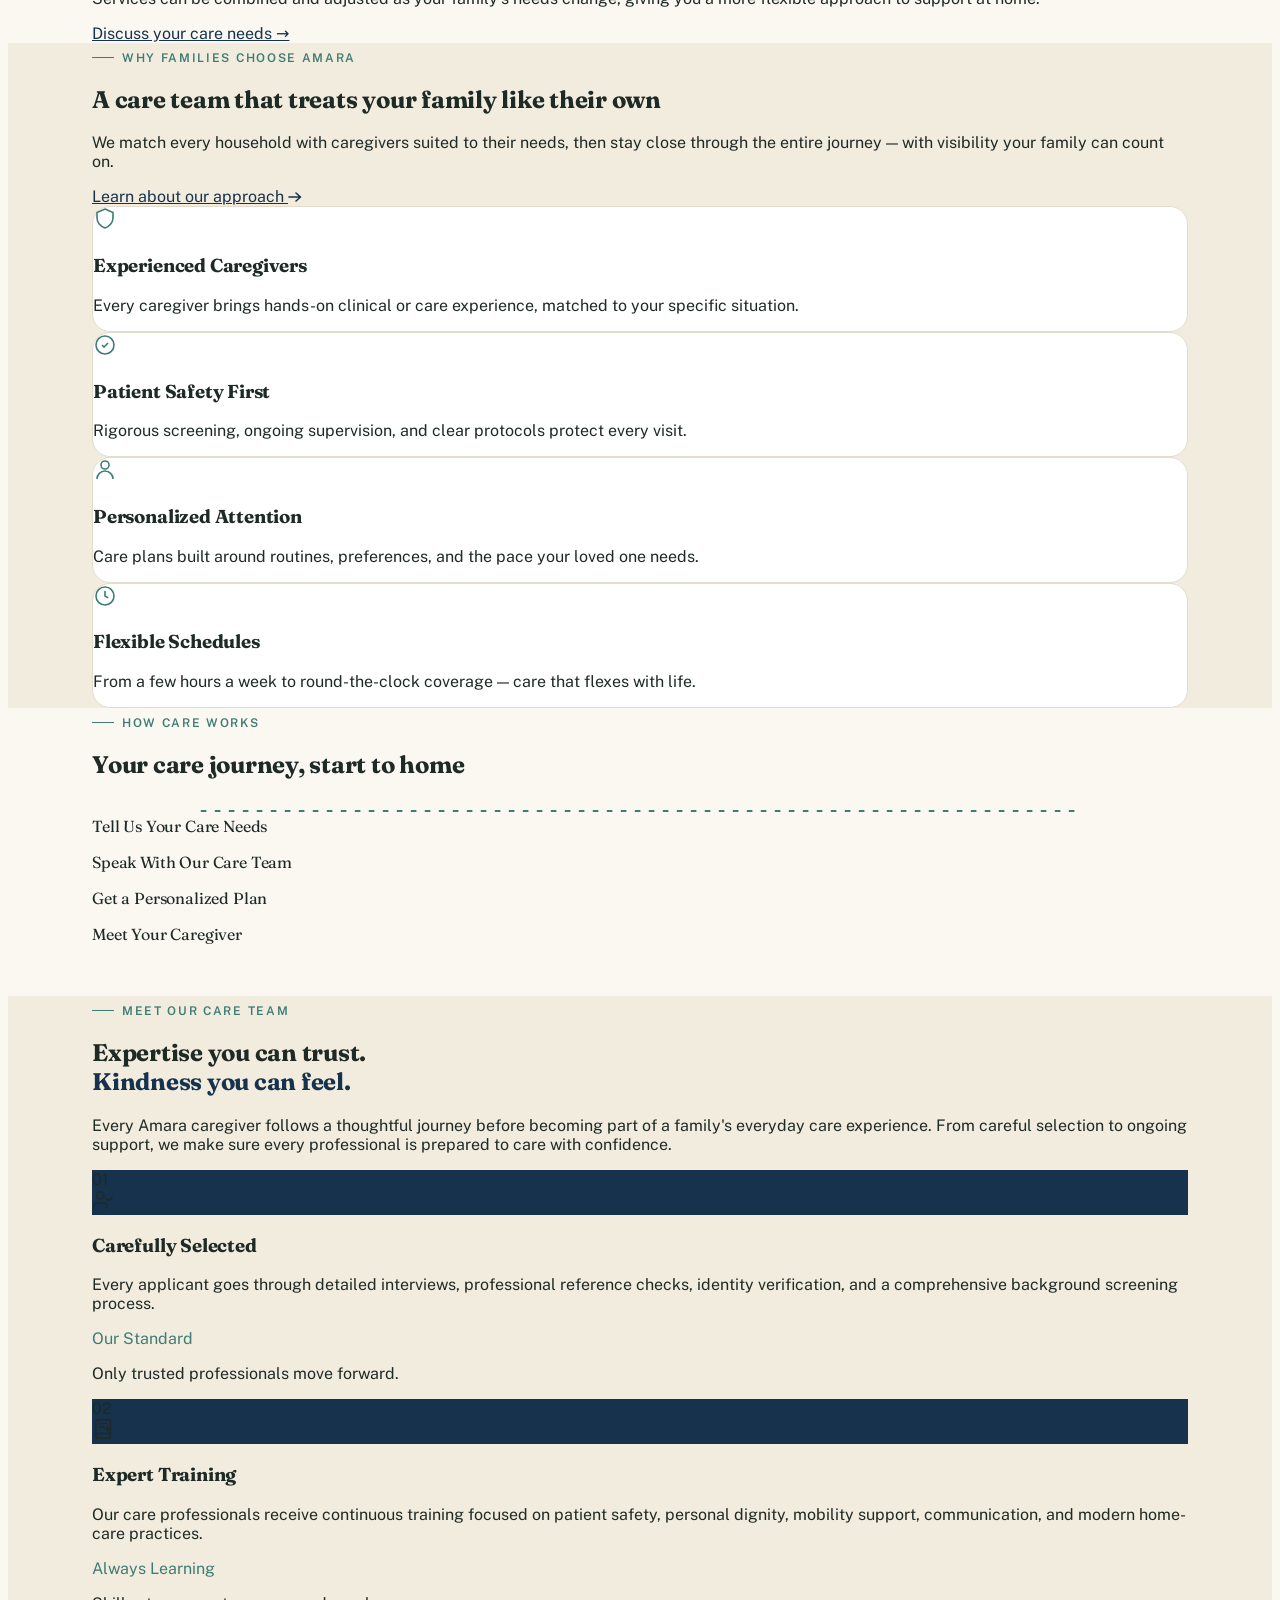
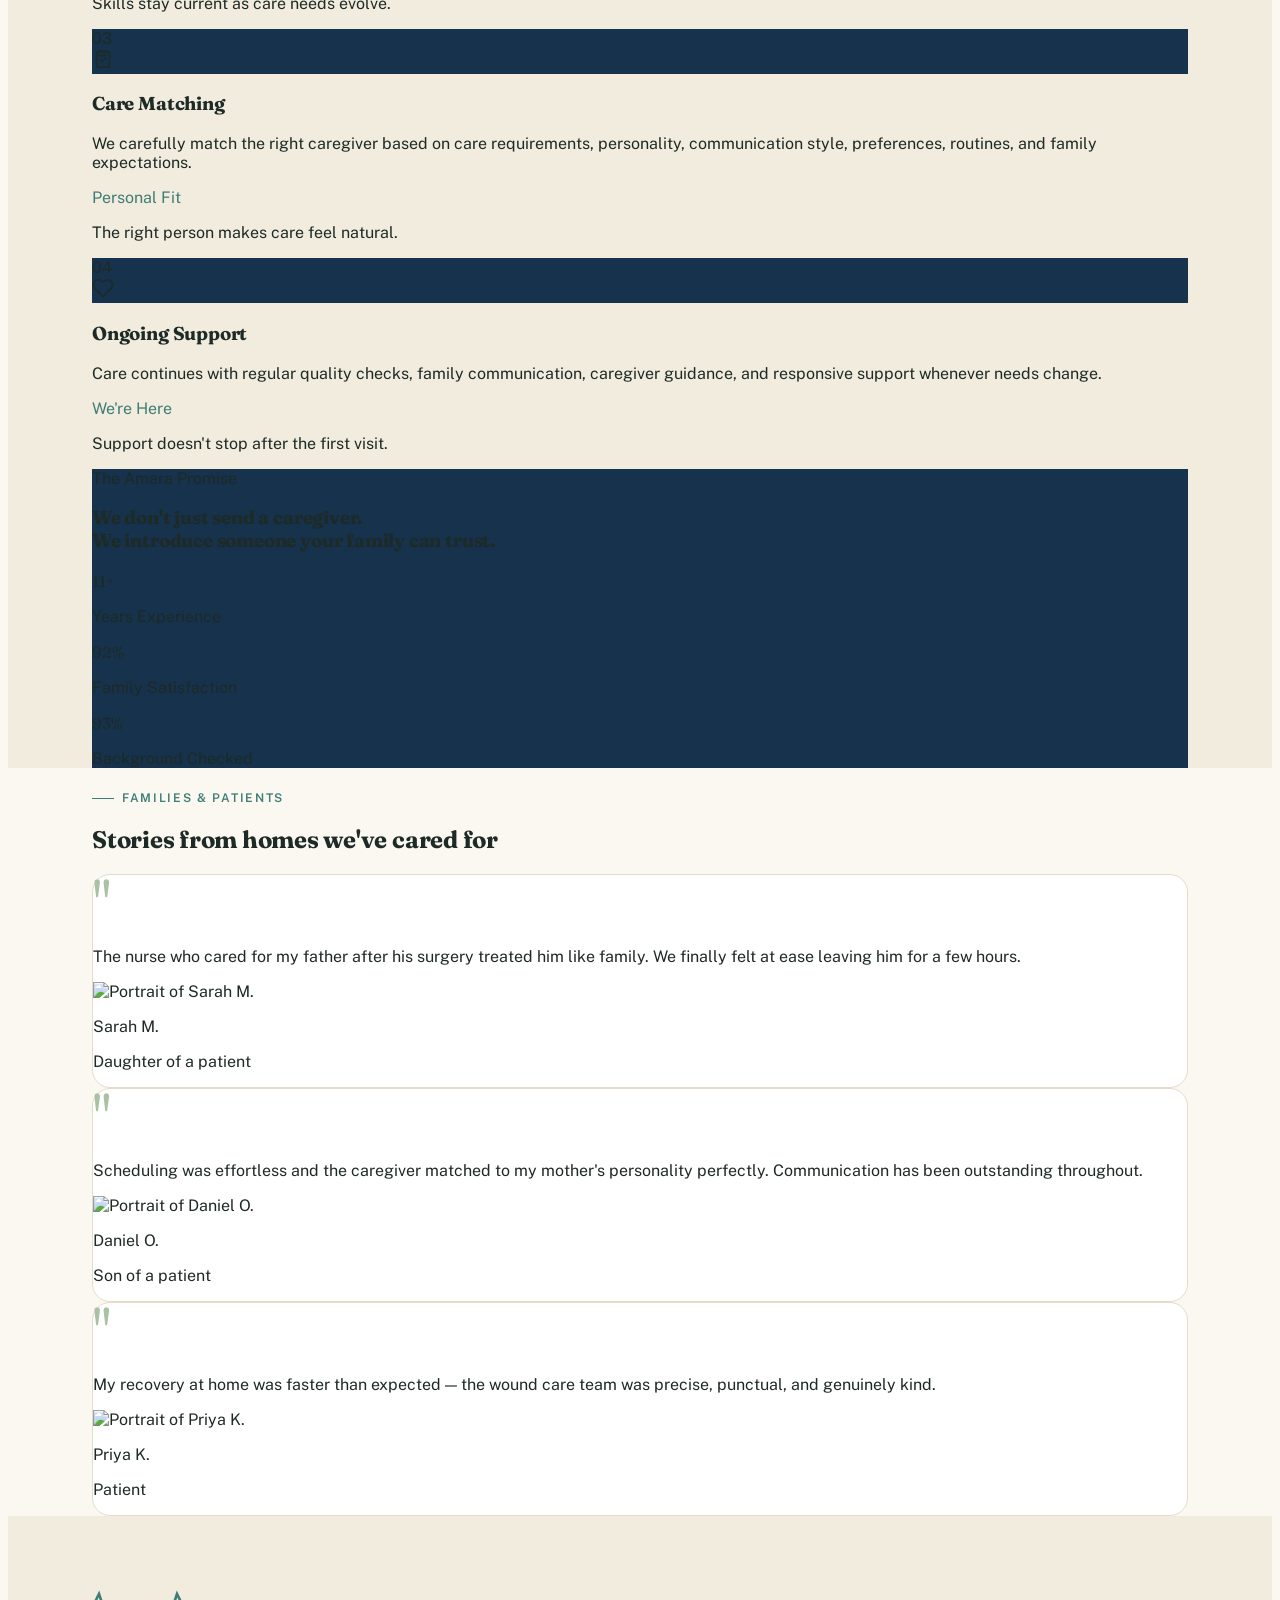
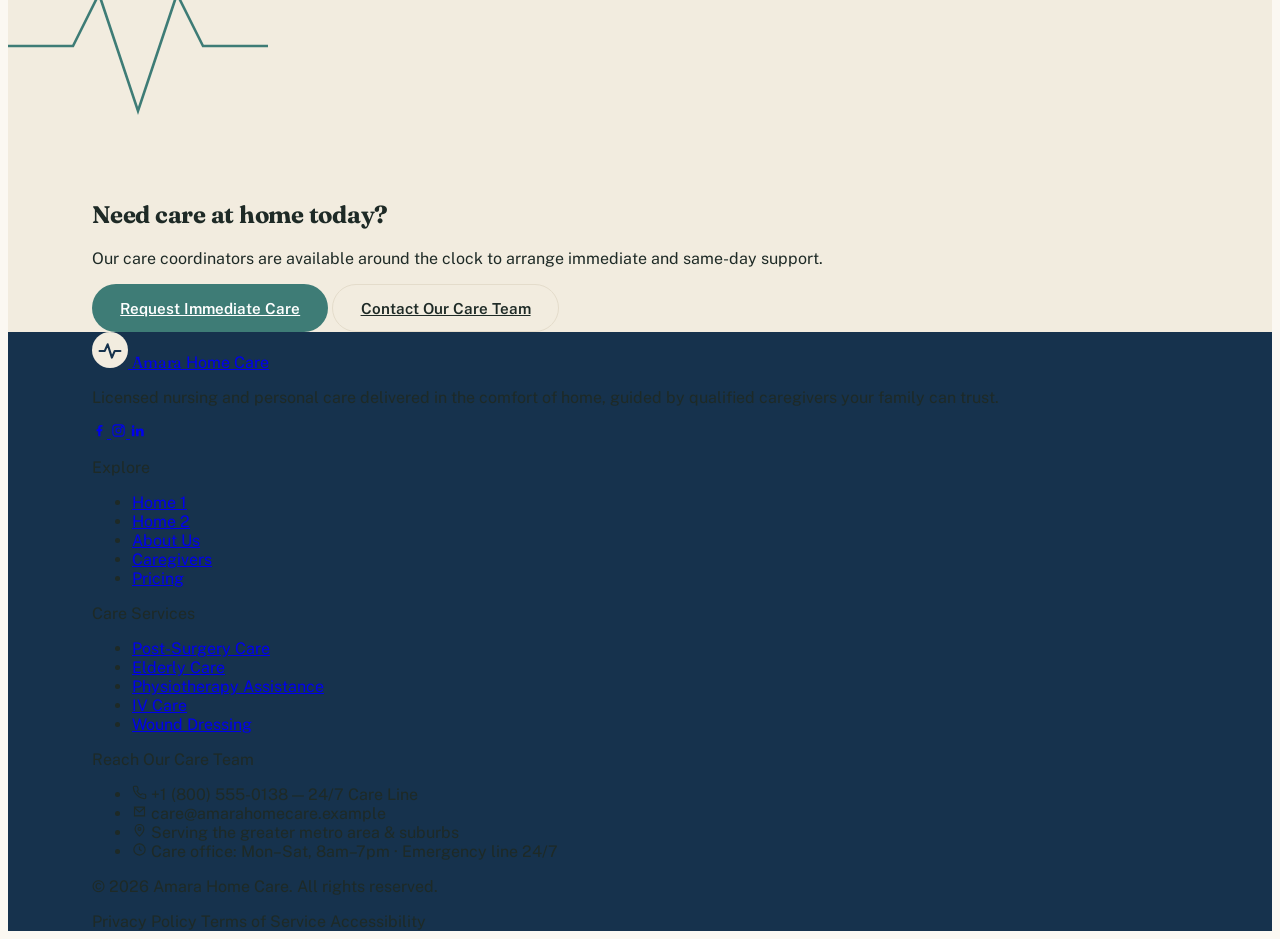
==== commit b58b991c: "all update" ====
--- a/index.html
+++ b/index.html
@@ -108,6 +108,7 @@
 
         <!-- Right controls -->
         <div class="flex items-center gap-2.5 shrink-0">
+          <a href="login.html" class="btn btn-primary text-sm">Login</a>
           <button type="button" data-theme-toggle aria-pressed="false" aria-label="Toggle dark mode"
             class="icon-toggle hidden sm:inline-flex">
             <svg class="dark:hidden" width="18" height="18" viewBox="0 0 24 24" fill="none">
@@ -165,6 +166,8 @@
             class="py-3 text-sm font-semibold text:black dark:text-white border-t border-line">Pricing</a>
           <a href="contact.html"
             class="py-3 text-sm font-semibold text:black dark:text-white border-t border-line">Contact</a>
+          <a href="login.html"
+            class="py-3 text-sm font-semibold text:black dark:text-white border-t border-line">Login</a>
 
           <div class="flex items-center gap-3 pt-4 border-t border-line mt-2">
             <button type="button" data-theme-toggle class="icon-toggle">
@@ -941,7 +944,7 @@
   <div class="container-x">
 
     <!-- Heading -->
-    <div class="max-w-4xl reveal">
+    <div class="max-w-4xl mx-auto text-center reveal">
       <span class="eyebrow">What We Provide</span>
 
       <h2
@@ -949,7 +952,7 @@
         Care that meets you where you are
       </h2>
 
-      <p class="mt-3 max-w-3xl text-sm leading-6 text-black dark:text-white sm:text-base sm:leading-7">
+      <p class="mt-3 max-w-3xl mx-auto text-sm leading-6 text-black dark:text-white sm:text-base sm:leading-7">
         Thoughtfully coordinated services designed to support recovery,
         independence, comfort, and everyday wellbeing at home. Whether
         you need short-term assistance or ongoing support, we build care
@@ -957,7 +960,7 @@
       </p>
 
       <!-- Small Intro Points -->
-      <div class="mt-5 flex flex-wrap gap-x-6 gap-y-3">
+      <div class="mt-5 flex flex-wrap justify-center gap-x-6 gap-y-3">
         <span class="inline-flex items-center gap-2 text-xs font-semibold text-black dark:text-white">
           <span class="flex h-6 w-6 items-center justify-center rounded-full bg-teal/10 text-teal">
             ✓
@@ -1342,34 +1345,36 @@
 
         <!-- horizontal thread (desktop/tablet) -->
         <div class="thread-horizontal relative mt-16">
-          <svg class="absolute top-8 left-0 w-full h-4" viewBox="0 0 1000 20" preserveAspectRatio="none" fill="none">
-            <path class="thread-line" d="M20 10 H980" stroke-dasharray="2 10" stroke-linecap="round" />
-          </svg>
+          <div class="absolute left-0 w-full pointer-events-none" style="top: 8px; transform: translateY(-50%); height: 2px;">
+            <svg class="w-full h-full" viewBox="0 0 1000 2" preserveAspectRatio="none" fill="none">
+              <path class="thread-line" d="M100 1 H900" stroke-dasharray="4 10" stroke-linecap="round" vector-effect="non-scaling-stroke" />
+            </svg>
+          </div>
           <div class="relative grid grid-cols-5 gap-4">
             <div class="text-center reveal">
               <span
                 class="mx-auto w-4 h-4 rounded-full bg-teal block mb-6 relative z-10 ring-4 ring-[var(--bg)]"></span>
-              <p class="font-display text-sm font-semibold text:black dark:text-white">Tell Us Your Care Needs</p>
+              <p class="font-display text-sm font-semibold text-black dark:text-white">Tell Us Your Care Needs</p>
             </div>
             <div class="text-center reveal reveal-delay-1">
               <span
                 class="mx-auto w-4 h-4 rounded-full bg-sage block mb-6 relative z-10 ring-4 ring-[var(--bg)]"></span>
-              <p class="font-display text-sm font-semibold text:black dark:text-white">Speak With Our Care Team</p>
+              <p class="font-display text-sm font-semibold text-black dark:text-white">Speak With Our Care Team</p>
             </div>
             <div class="text-center reveal reveal-delay-2">
               <span
                 class="mx-auto w-4 h-4 rounded-full bg-teal block mb-6 relative z-10 ring-4 ring-[var(--bg)]"></span>
-              <p class="font-display text-sm font-semibold text:black dark:text-white">Get a Personalized Plan</p>
+              <p class="font-display text-sm font-semibold text-black dark:text-white">Get a Personalized Plan</p>
             </div>
             <div class="text-center reveal reveal-delay-3">
               <span
                 class="mx-auto w-4 h-4 rounded-full bg-sage block mb-6 relative z-10 ring-4 ring-[var(--bg)]"></span>
-              <p class="font-display text-sm font-semibold text:black dark:text-white">Meet Your Caregiver</p>
+              <p class="font-display text-sm font-semibold text-black dark:text-white">Meet Your Caregiver</p>
             </div>
             <div class="text-center reveal reveal-delay-4">
               <span
                 class="mx-auto w-4 h-4 rounded-full bg-teal block mb-6 relative z-10 ring-4 ring-[var(--bg)]"></span>
-              <p class="font-display text-sm font-semibold text:black dark:text-white">Begin Care at Home</p>
+              <p class="font-display text-sm font-semibold text-black dark:text-white">Begin Care at Home</p>
             </div>
           </div>
         </div>
@@ -1893,9 +1898,9 @@
     <!-- ============ SECTION 8 — TESTIMONIALS ============ -->
     <section class="py-20 md:py-28">
       <div class="container-x">
-        <div class="max-w-xl reveal">
+        <div class="max-w-xl mx-auto text-center reveal">
           <span class="eyebrow">Families &amp; Patients</span>
-          <h2 class="font-display text-3xl md:text-4xl font-semibold text:black dark:text-white mt-4">Stories from homes
+          <h2 class="font-display text-3xl md:text-4xl font-semibold text-black dark:text-white mt-4">Stories from homes
             we've cared for</h2>
         </div>
         <div class="grid md:grid-cols-3 gap-6 mt-14">
--- a/assets/css/style.css
+++ b/assets/css/style.css
@@ -326,7 +326,19 @@
 }
 
 #site-header .btn {
-  padding: .65rem 1.25rem;
+  padding: .5rem 1.15rem;
+  font-size: .875rem;
+  line-height: 1.25rem;
+}
+
+html.dark .btn-primary {
+  color: #0E1613;
+  background: var(--navy);
+}
+
+html.dark .btn-primary:hover {
+  background: #BFD7EC;
+  color: #0E1613;
 }
 
 #site-header .icon-toggle {
@@ -446,13 +458,34 @@
 
 /* mobile menu */
 #mobile-menu {
+  position: absolute;
+  top: 100%;
+  left: 0;
+  right: 0;
+  width: 100%;
+  background: color-mix(in srgb, var(--bg) 96%, transparent);
+  backdrop-filter: blur(14px);
+  border-bottom: 1px solid var(--line);
+  box-shadow: 0 16px 32px rgba(0, 0, 0, 0.12);
   max-height: 0;
   overflow: hidden;
-  transition: max-height .4s ease;
+  transition: max-height .35s ease;
+  z-index: 70;
+}
+
+#mobile-menu > nav {
+  padding-inline: 1rem;
+}
+
+@media (min-width: 640px) {
+  #mobile-menu > nav {
+    padding-inline: 1.5rem;
+  }
 }
 
 #mobile-menu.open {
-  max-height: 900px;
+  max-height: calc(100svh - 58px);
+  overflow-y: auto;
 }
 
 /* ---------- page loader ---------- */
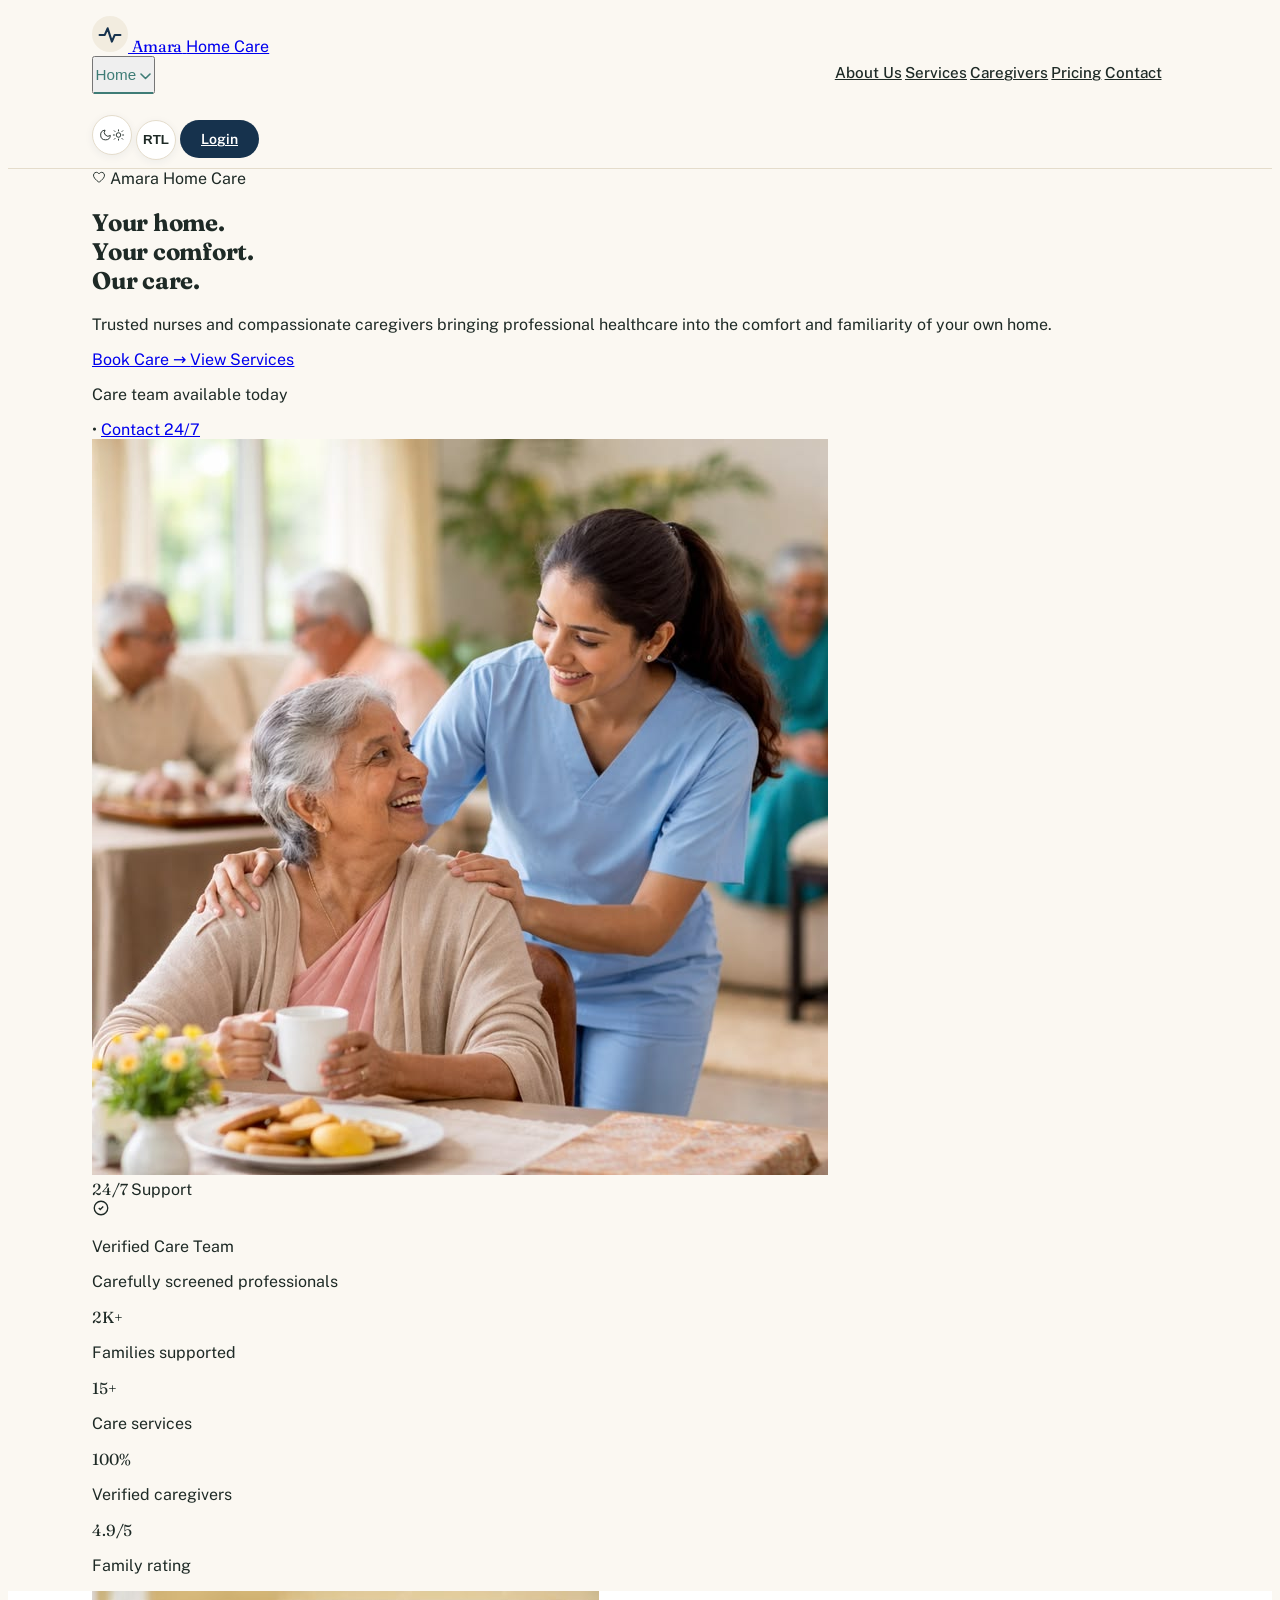
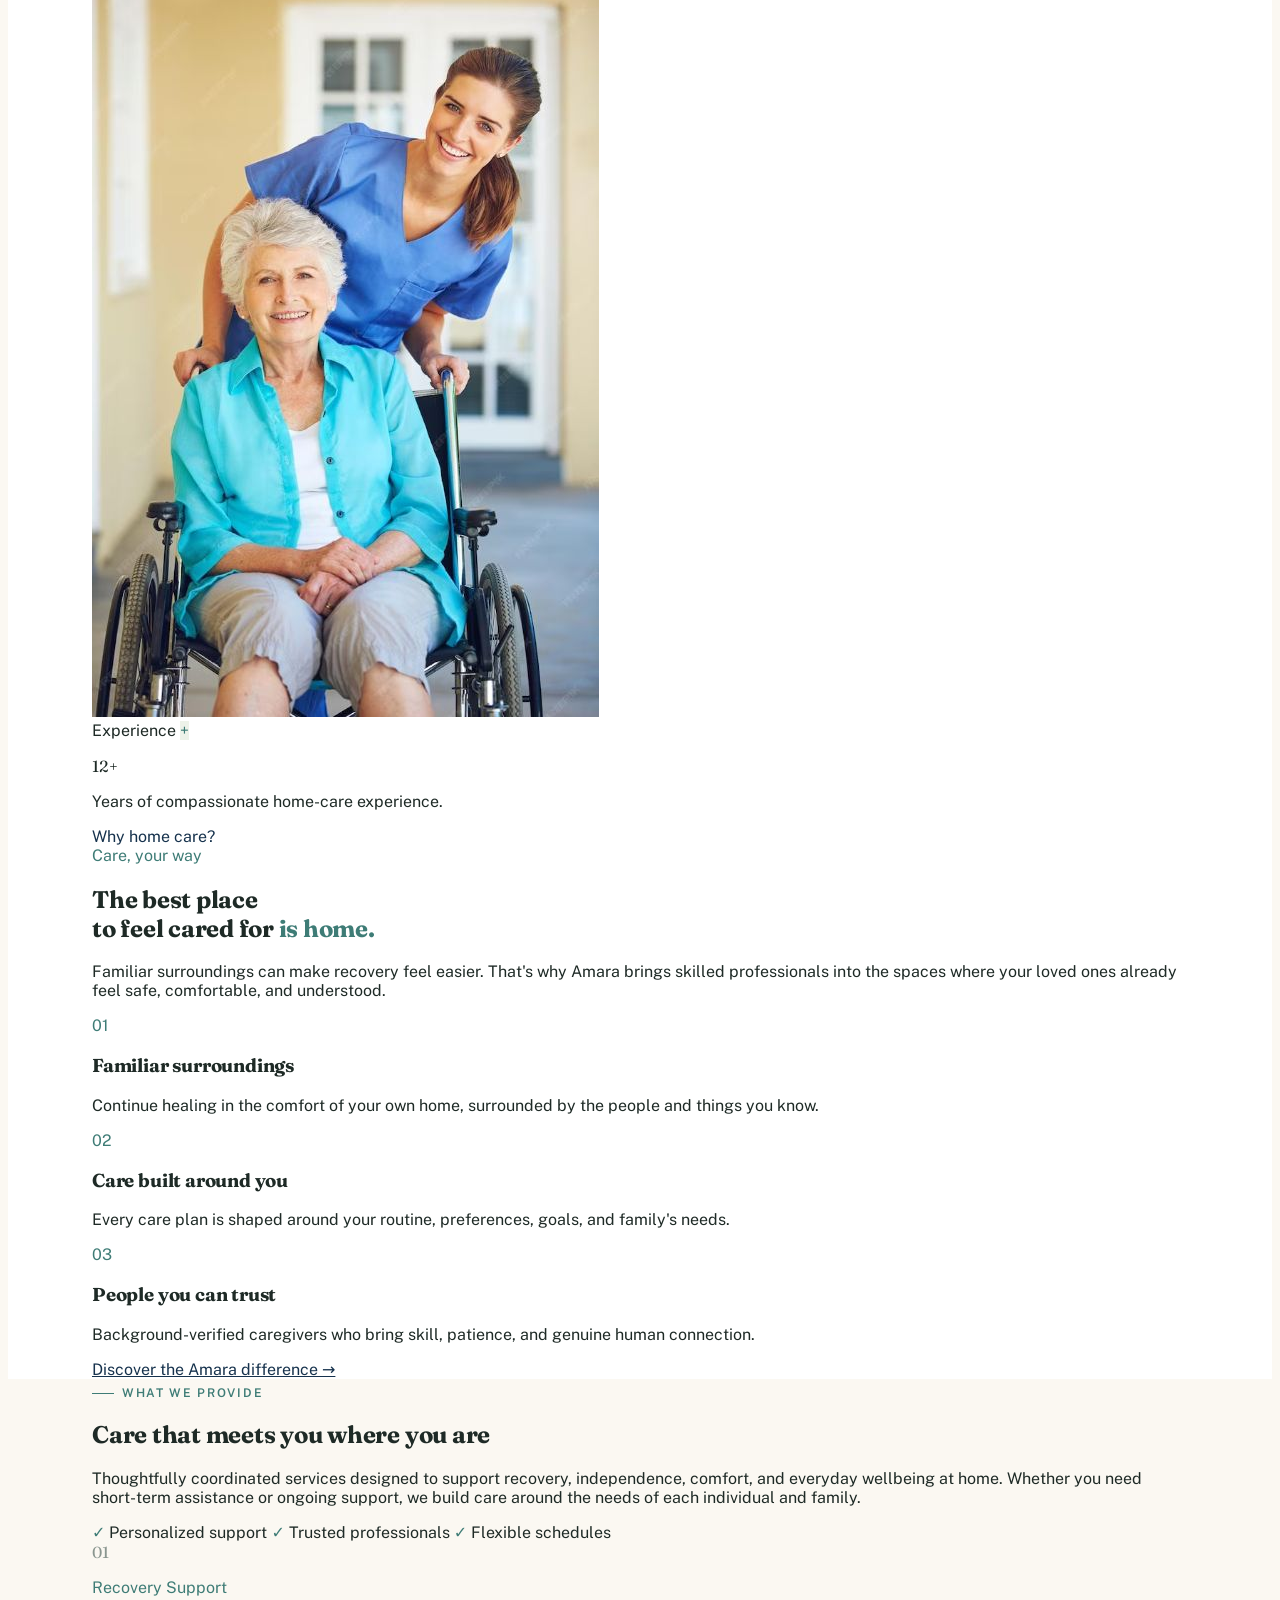
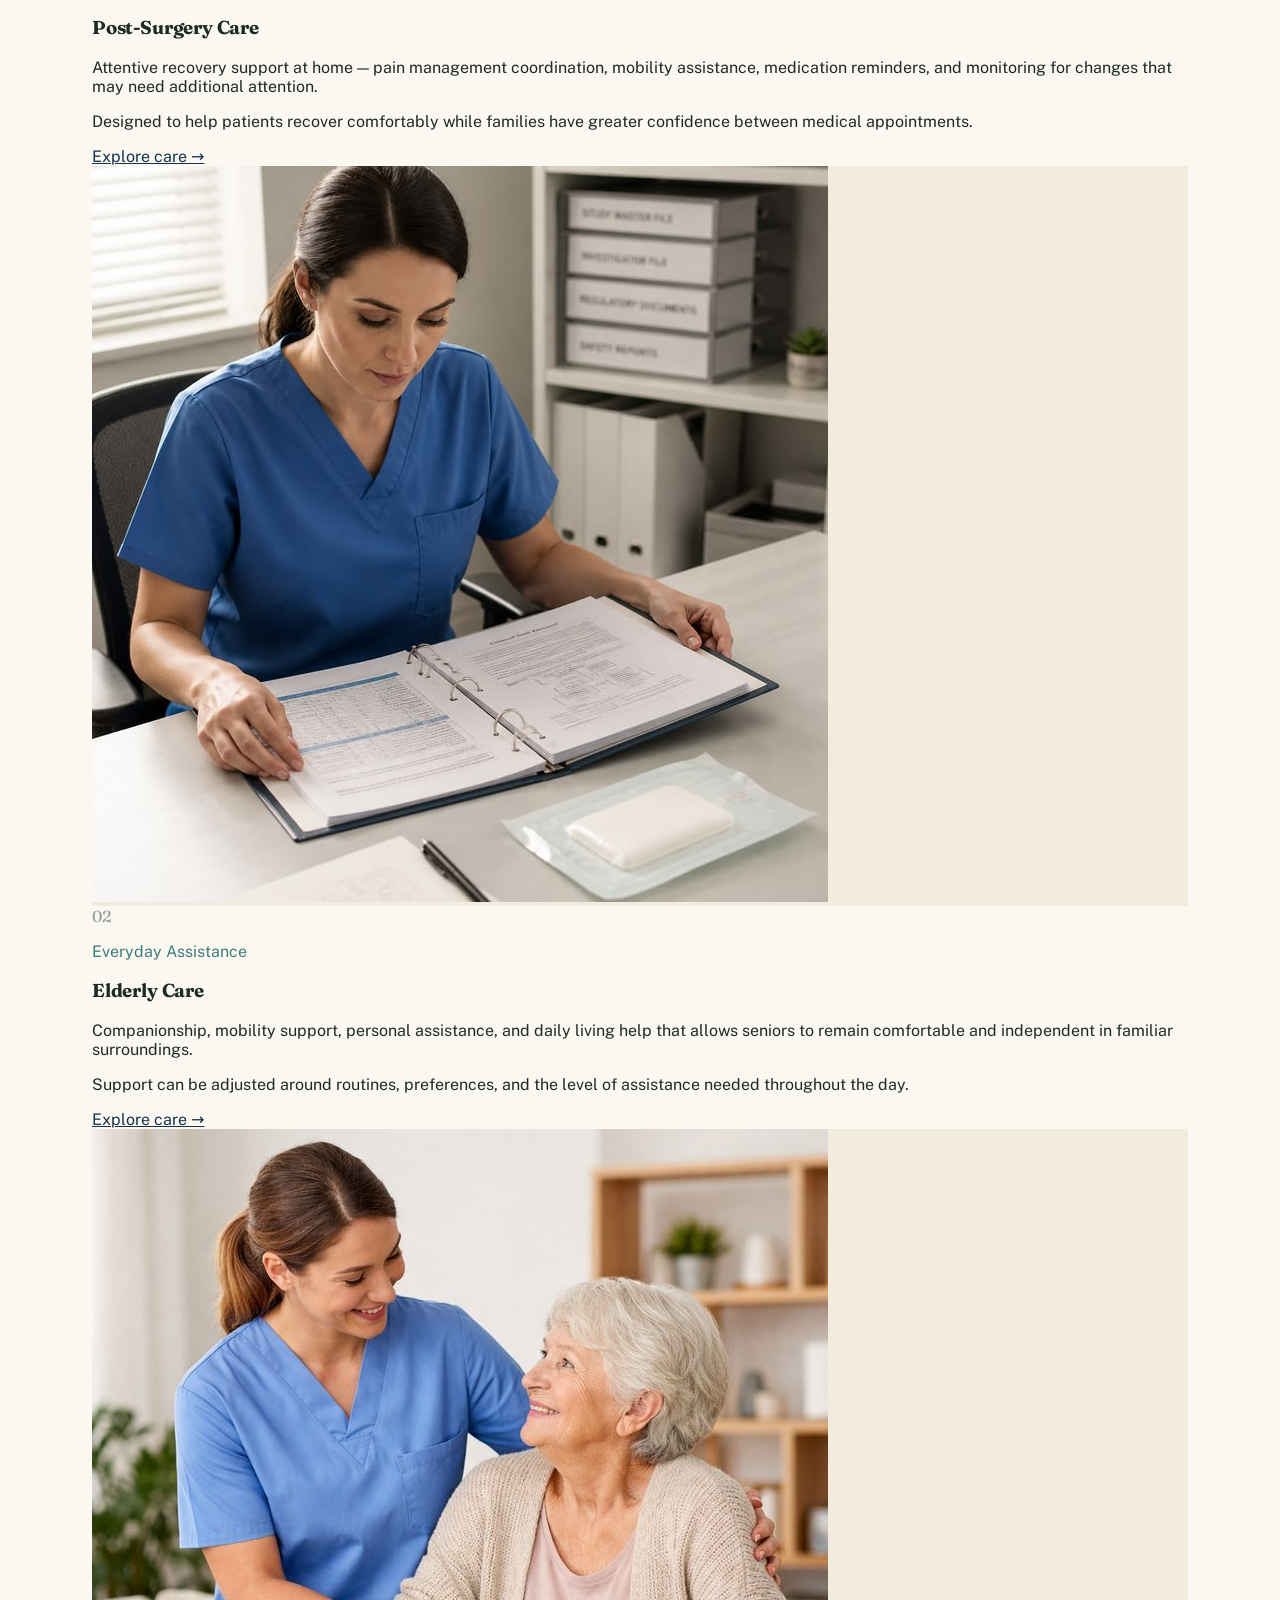
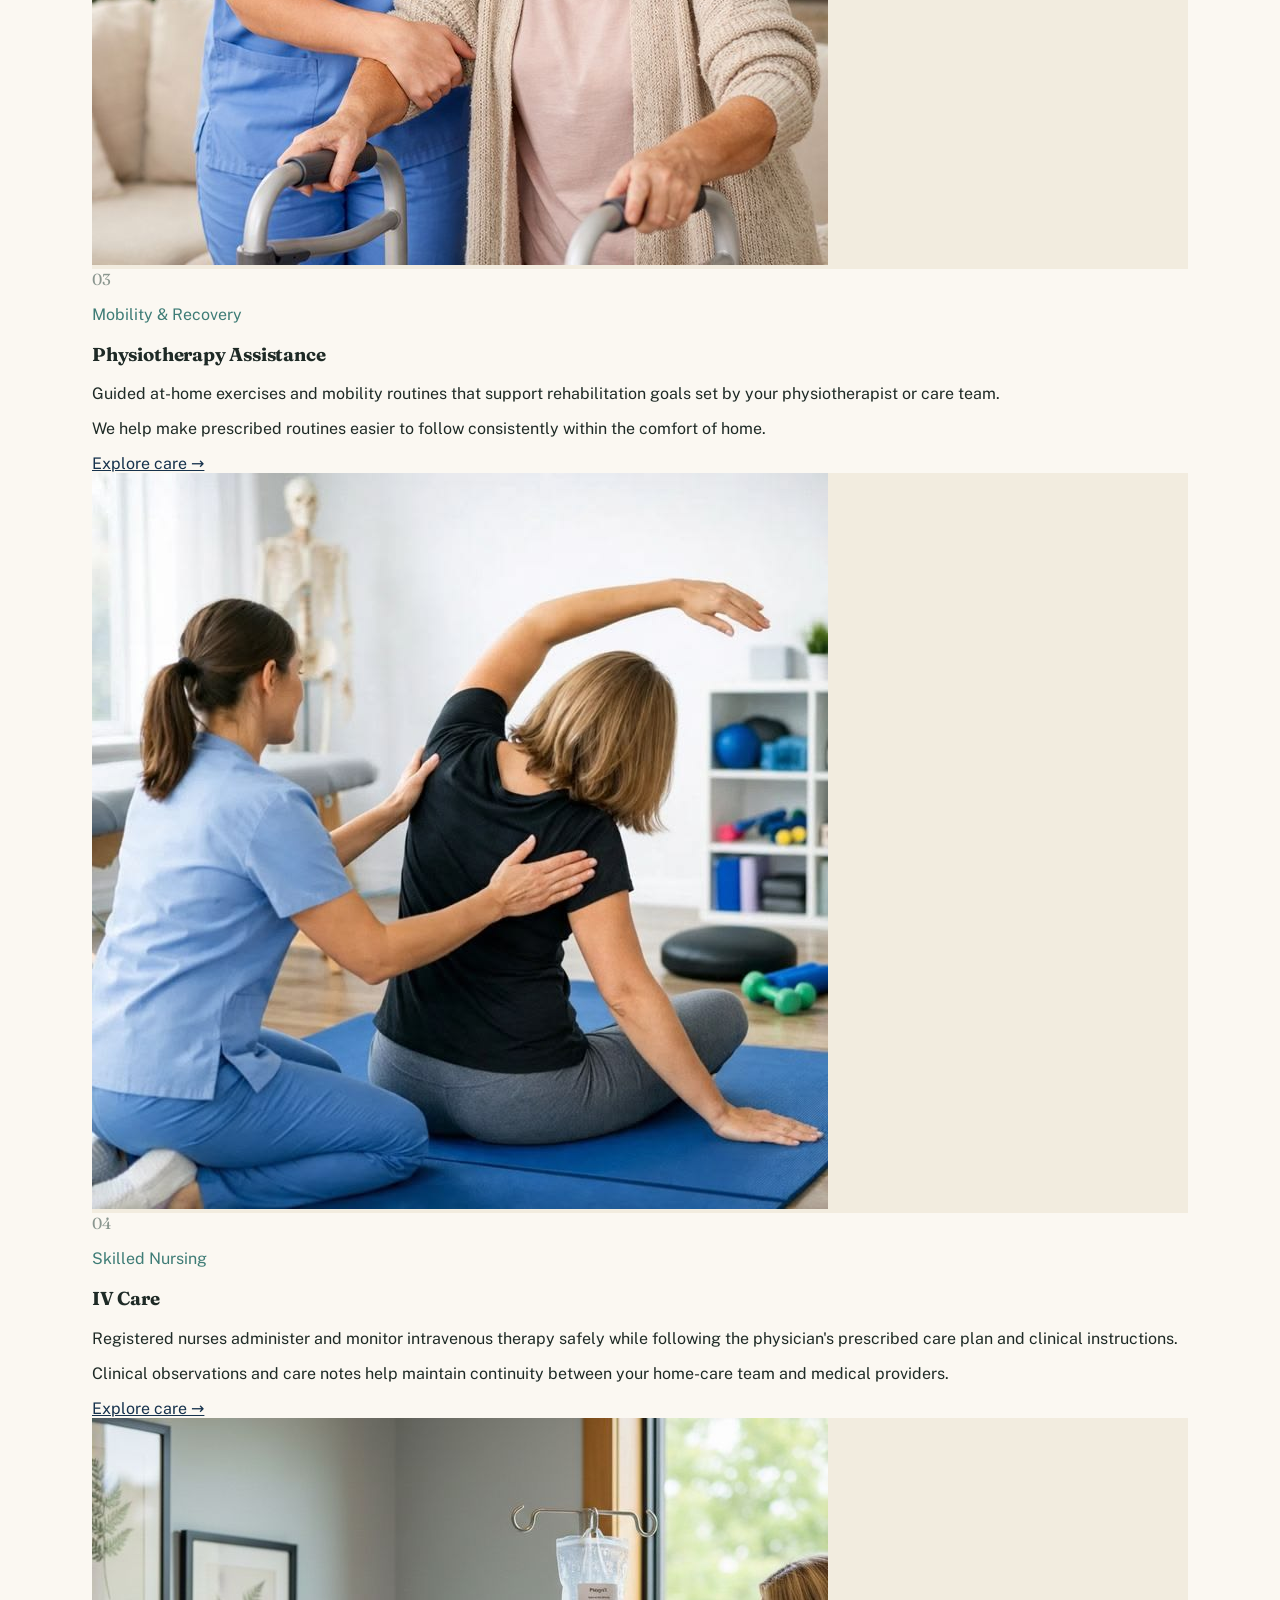
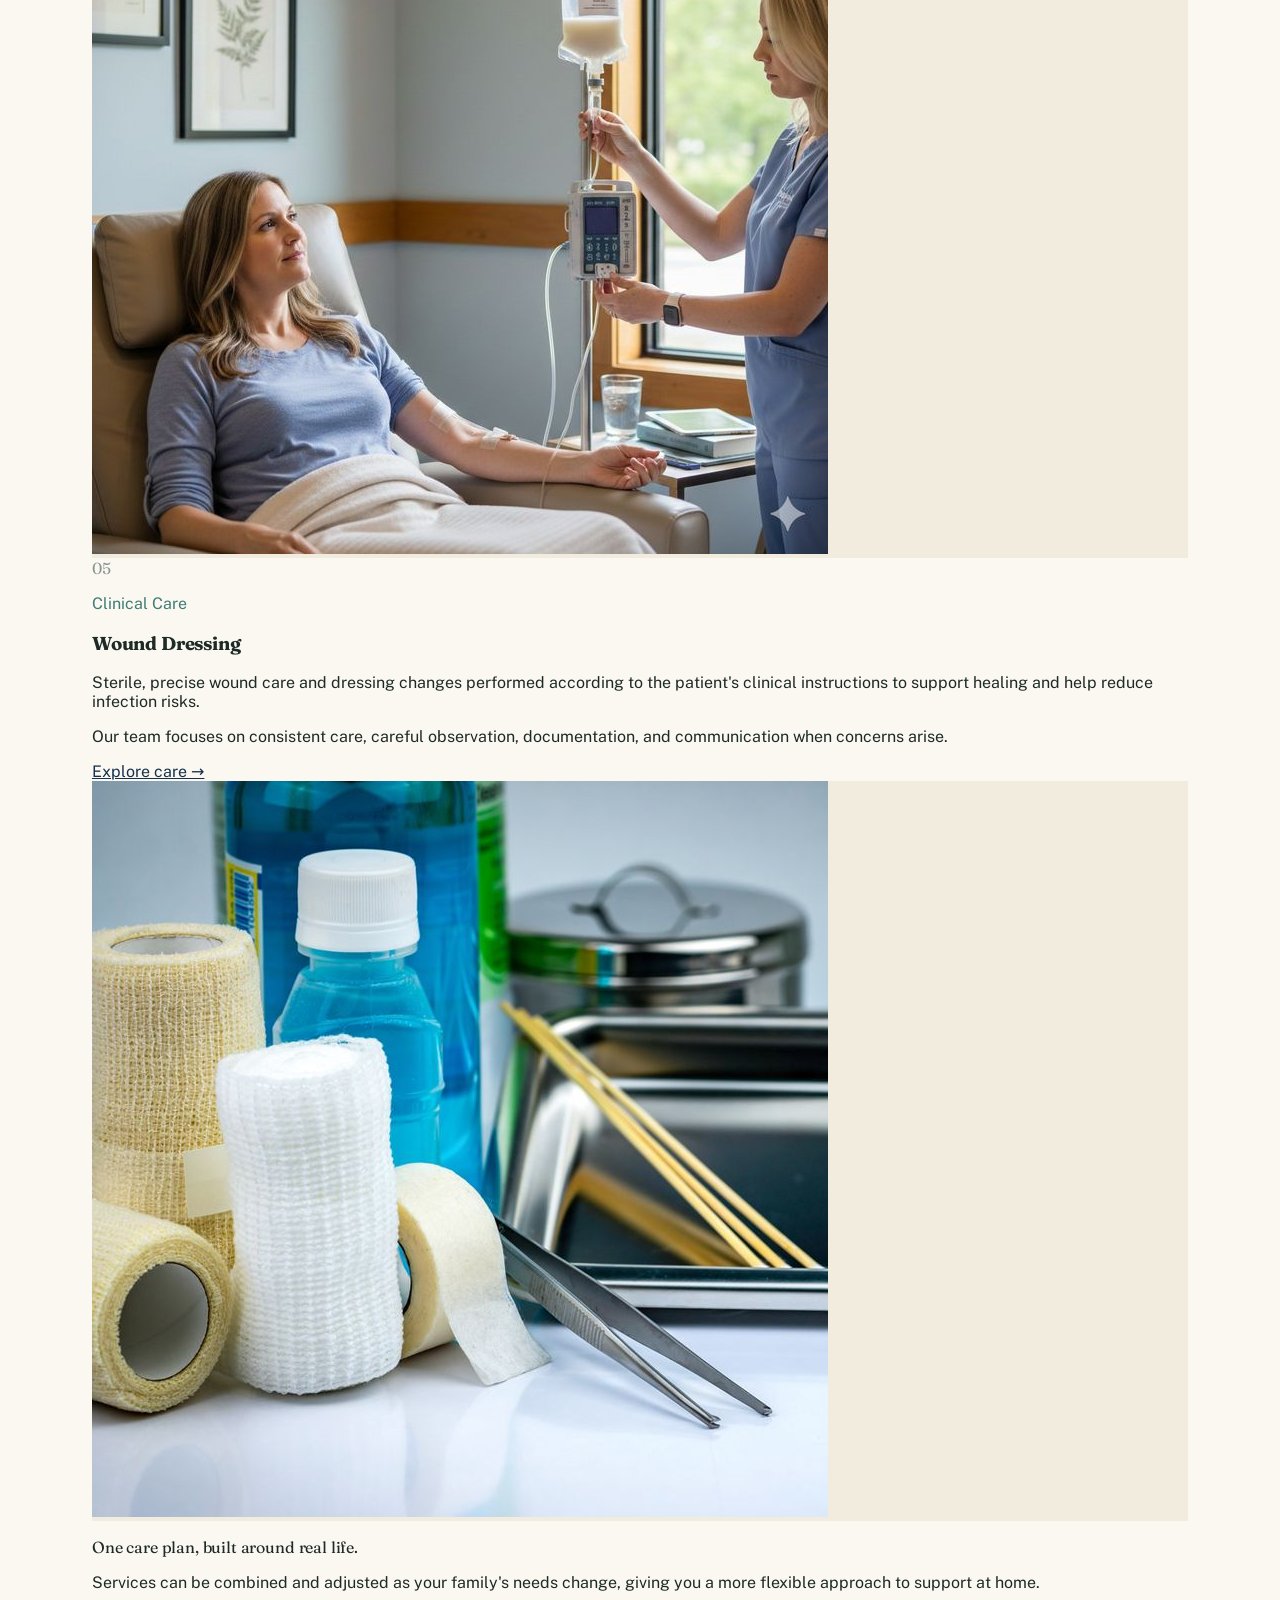
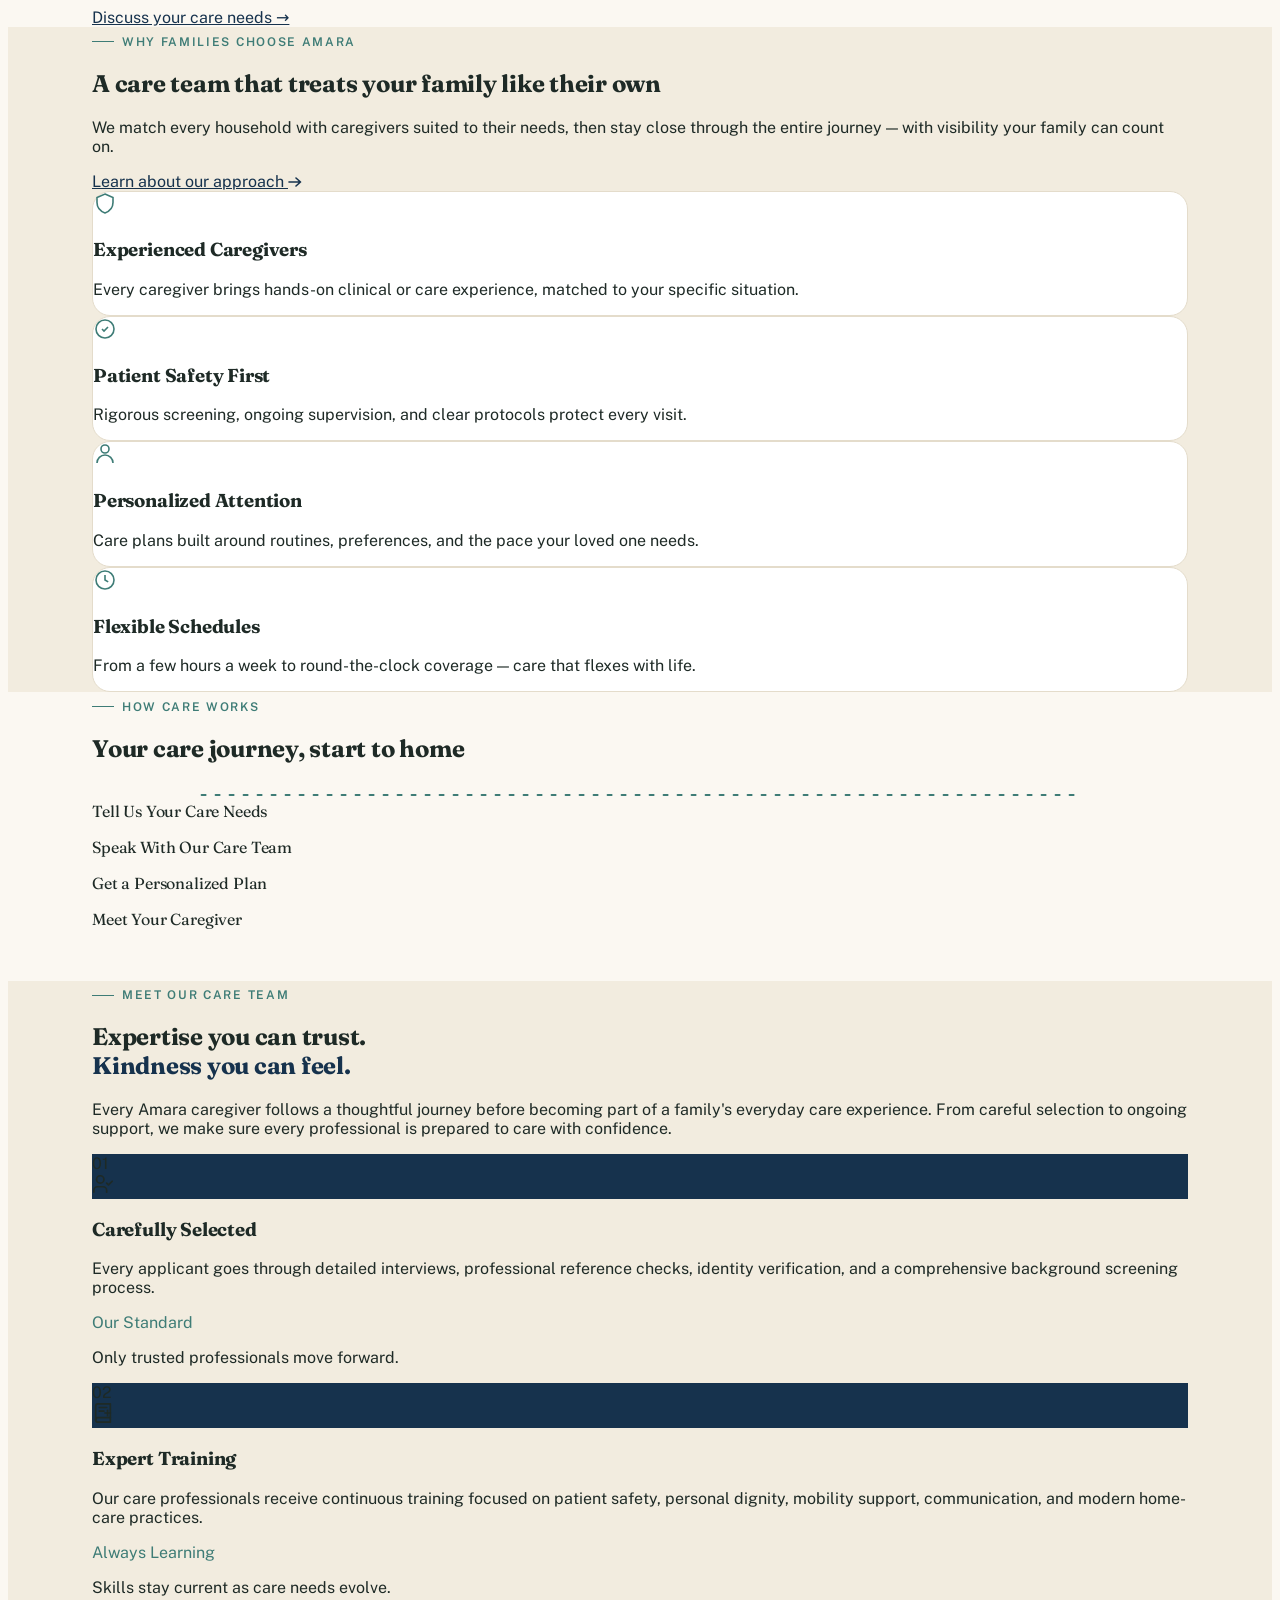
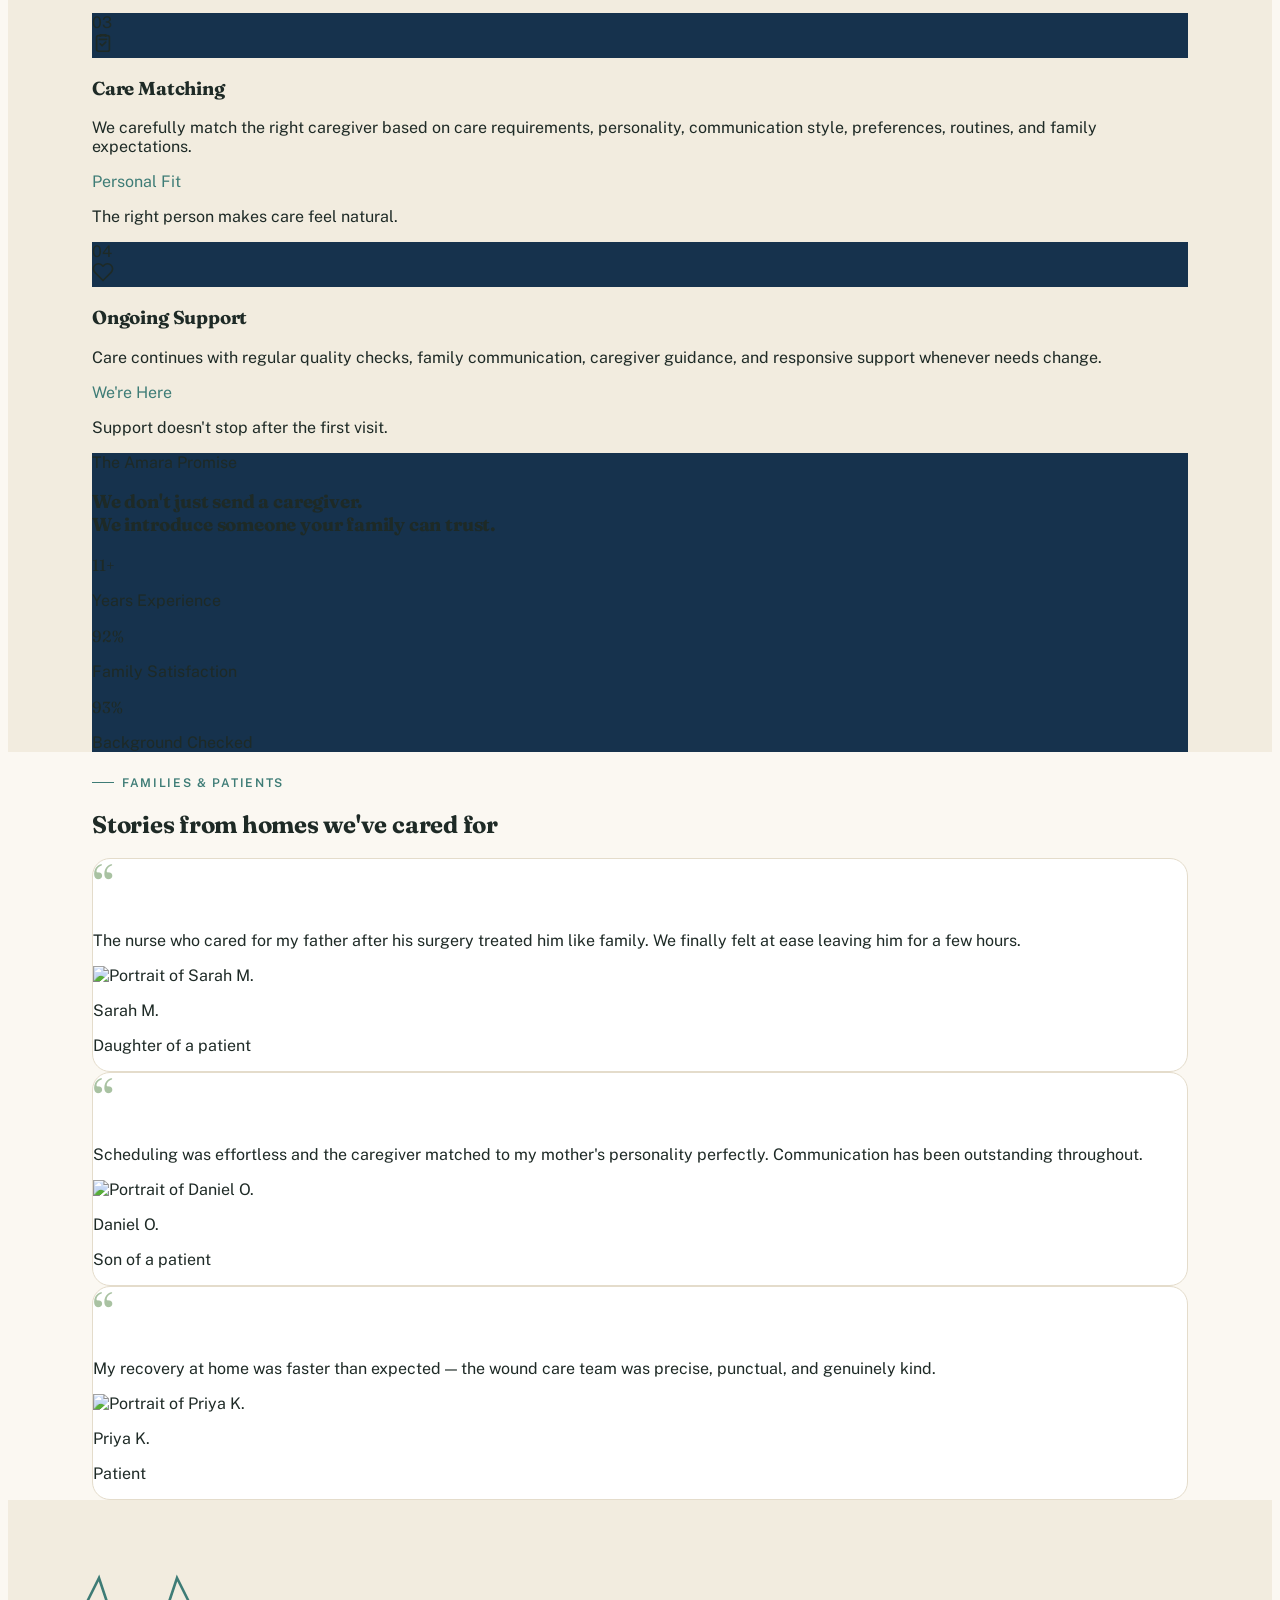
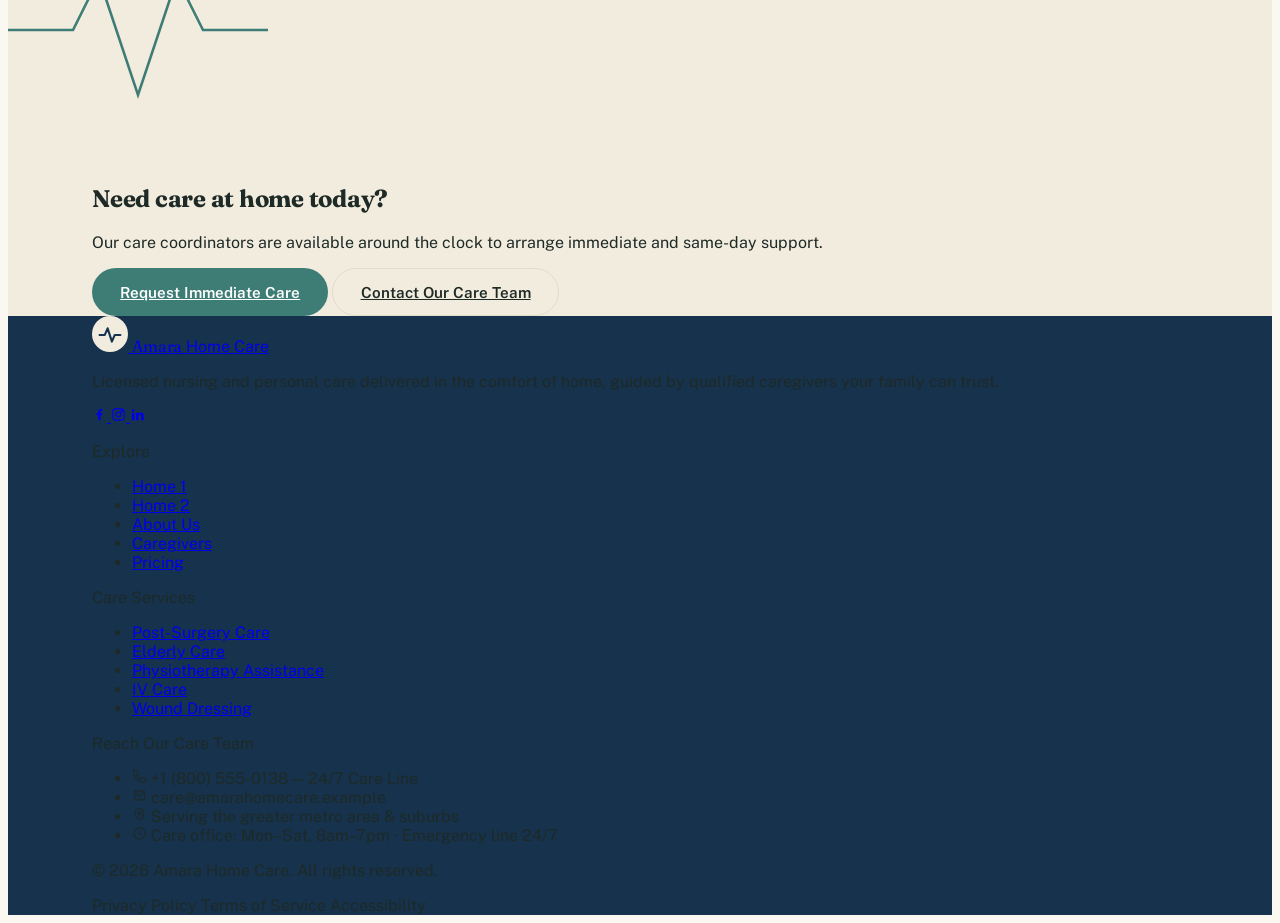
==== commit 179a8403: "first commit" ====
--- a/index.html
+++ b/index.html
@@ -70,7 +70,7 @@
         </a>
 
         <!-- Desktop nav -->
-        <nav class="hidden lg:flex items-center gap-8 mx-auto" aria-label="Primary">
+        <nav class="desktop-nav items-center gap-8 mx-auto" aria-label="Primary">
           <div class="dropdown-wrap relative">
             <button class="nav-link active flex items-center gap-1.5" aria-haspopup="true">
               Home
@@ -85,32 +85,32 @@
                   class="flex items-start gap-3 p-3 rounded-xl nav-link active hover:bg-alt transition-colors">
                   <span class="mt-1 w-2 h-2 rounded-full bg-teal shrink-0"></span>
                   <span>
-                    <span class="block text-sm font-semibold text:black dark:text-white">Home 1 — Trusted Care</span>
-                    <span class="block text-xs text:mute mt-0.5">Warm, editorial introduction</span>
+                    <span class="block text-sm font-semibold text-ink dark:text-white">Home 1 — Trusted Care</span>
+                    <span class="block text-xs text-ink-mute mt-0.5">Warm, editorial introduction</span>
                   </span>
                 </a>
                 <a href="home-2.html" class="flex items-start gap-3 p-3 rounded-xl hover:bg-alt transition-colors">
                   <span class="mt-1 w-2 h-2 rounded-full bg-sage shrink-0"></span>
                   <span>
-                    <span class="block text-sm font-semibold text:black dark:text-white">Home 2 — Modern Care</span>
-                    <span class="block text-xs text:mute mt-0.5">Bold, story-driven layout</span>
+                    <span class="block text-sm font-semibold text-ink dark:text-white">Home 2 — Modern Care</span>
+                    <span class="block text-xs text-ink-mute mt-0.5">Bold, story-driven layout</span>
                   </span>
                 </a>
               </div>
             </div>
           </div>
-          <a href="about.html" class="nav-link text:black dark:text-white ">About Us</a>
-          <a href="services.html" class="nav-link text:black dark:text-white">Services</a>
-          <a href="caregivers.html" class="nav-link text:black dark:text-white">Caregivers</a>
-          <a href="pricing.html" class="nav-link text:black dark:text-white">Pricing</a>
-          <a href="contact.html" class="nav-link text:black dark:text-white">Contact</a>
+          <a href="about.html" class="nav-link">About Us</a>
+          <a href="services.html" class="nav-link">Services</a>
+          <a href="caregivers.html" class="nav-link">Caregivers</a>
+          <a href="pricing.html" class="nav-link">Pricing</a>
+          <a href="contact.html" class="nav-link">Contact</a>
         </nav>
 
         <!-- Right controls -->
         <div class="flex items-center gap-2.5 shrink-0">
-          <a href="login.html" class="btn btn-primary text-sm">Login</a>
+          <!-- Theme toggle (Desktop) -->
           <button type="button" data-theme-toggle aria-pressed="false" aria-label="Toggle dark mode"
-            class="icon-toggle hidden sm:inline-flex">
+            class="icon-toggle header-desktop-control">
             <svg class="dark:hidden" width="18" height="18" viewBox="0 0 24 24" fill="none">
               <path d="M21 12.8A9 9 0 1111.2 3 7 7 0 0021 12.8z" stroke="currentColor" stroke-width="1.7"
                 stroke-linejoin="round" />
@@ -122,13 +122,16 @@
                 stroke="currentColor" stroke-width="1.7" stroke-linecap="round" />
             </svg>
           </button>
+          <!-- RTL toggle (Desktop) -->
           <button type="button" data-dir-toggle aria-label="Toggle text direction"
-            class="icon-toggle hidden sm:inline-flex text-[11px] font-semibold">
+            class="icon-toggle header-desktop-control text-[11px] font-semibold">
             <span data-dir-label>RTL</span>
           </button>
-          <!-- Mobile menu toggle -->
+          <!-- Login CTA (Desktop - LAST CONTROL) -->
+          <a href="login.html" class="btn btn-primary text-sm header-desktop-control">Login</a>
+          <!-- Mobile / Tablet menu toggle -->
           <button type="button" data-menu-toggle aria-expanded="false" aria-controls="mobile-menu"
-            aria-label="Toggle menu" class="icon-toggle lg:hidden">
+            aria-label="Toggle menu" class="icon-toggle header-mobile-control">
             <svg data-menu-icon-open width="18" height="18" viewBox="0 0 24 24" fill="none">
               <path d="M3 6h18M3 12h18M3 18h18" stroke="currentColor" stroke-width="1.8" stroke-linecap="round" />
             </svg>
@@ -139,12 +142,12 @@
         </div>
       </div>
 
-      <!-- Mobile menu -->
-      <div id="mobile-menu" class="lg:hidden">
+      <!-- Mobile / Tablet menu -->
+      <div id="mobile-menu">
         <nav class="flex flex-col gap-1 pb-6 pt-2 border-t border-line" aria-label="Mobile primary">
           <button type="button" data-mobile-home-toggle
-            class="flex items-center justify-between py-3 nav-link active text-sm font-semibold text:black dark:text-white">
-            Home
+            class="flex items-center justify-between py-3 nav-link active text-sm font-semibold text-ink dark:text-white">
+            <span>Home</span>
             <svg data-chevron class="transition-transform duration-200" width="11" height="7" viewBox="0 0 11 7"
               fill="none">
               <path d="M1 1l4.5 4.5L10 1" stroke="currentColor" stroke-width="1.6" stroke-linecap="round"
@@ -152,25 +155,25 @@
             </svg>
           </button>
           <div data-mobile-home-panel class="hidden pl-4 pb-2 flex flex-col gap-1">
-            <a href="index.html" class="py-2.5 text-sm text:black dark:text-white nav-link active">Home 1 — Trusted
+            <a href="index.html" class="py-2.5 text-sm text-ink-soft dark:text-ink-mute nav-link active">Home 1 — Trusted
               Care</a>
-            <a href="home-2.html" class="py-2.5 text-sm text:black dark:text-white">Home 2 — Modern Care</a>
-          </div>
-          <a href="about.html" class="py-3 text-sm font-semibold text:black dark:text-white border-t border-line">About
+            <a href="home-2.html" class="py-2.5 text-sm text-ink-soft dark:text-ink-mute">Home 2 — Modern Care</a>
+          </div>
+          <a href="about.html" class="py-3 text-sm font-semibold text-ink dark:text-white border-t border-line">About
             Us</a>
           <a href="services.html"
-            class="py-3 text-sm font-semibold text:black dark:text-white border-t border-line">Services</a>
+            class="py-3 text-sm font-semibold text-ink dark:text-white border-t border-line">Services</a>
           <a href="caregivers.html"
-            class="py-3 text-sm font-semibold text:black dark:text-white border-t border-line">Caregivers</a>
+            class="py-3 text-sm font-semibold text-ink dark:text-white border-t border-line">Caregivers</a>
           <a href="pricing.html"
-            class="py-3 text-sm font-semibold text:black dark:text-white border-t border-line">Pricing</a>
+            class="py-3 text-sm font-semibold text-ink dark:text-white border-t border-line">Pricing</a>
           <a href="contact.html"
-            class="py-3 text-sm font-semibold text:black dark:text-white border-t border-line">Contact</a>
+            class="py-3 text-sm font-semibold text-ink dark:text-white border-t border-line">Contact</a>
           <a href="login.html"
-            class="py-3 text-sm font-semibold text:black dark:text-white border-t border-line">Login</a>
+            class="py-3 text-sm font-semibold text-ink dark:text-white border-t border-line">Login</a>
 
           <div class="flex items-center gap-3 pt-4 border-t border-line mt-2">
-            <button type="button" data-theme-toggle class="icon-toggle">
+            <button type="button" data-theme-toggle class="icon-toggle" aria-label="Toggle dark mode">
               <svg class="dark:hidden" width="18" height="18" viewBox="0 0 24 24" fill="none">
                 <path d="M21 12.8A9 9 0 1111.2 3 7 7 0 0021 12.8z" stroke="currentColor" stroke-width="1.7"
                   stroke-linejoin="round" />
@@ -182,7 +185,7 @@
                   stroke="currentColor" stroke-width="1.7" stroke-linecap="round" />
               </svg>
             </button>
-            <button type="button" data-dir-toggle class="icon-toggle text-[11px] font-semibold">
+            <button type="button" data-dir-toggle class="icon-toggle text-[11px] font-semibold" aria-label="Toggle text direction">
               <span data-dir-label>RTL</span>
             </button>
           </div>
@@ -1903,43 +1906,49 @@
           <h2 class="font-display text-3xl md:text-4xl font-semibold text-black dark:text-white mt-4">Stories from homes
             we've cared for</h2>
         </div>
-        <div class="grid md:grid-cols-3 gap-6 mt-14">
-          <div class="card p-7 reveal">
-            <span class="quote-mark">"</span>
-            <p class="text:black dark:text-white text-sm leading-relaxed -mt-4">The nurse who cared for my father after
-              his surgery treated him like family. We finally felt at ease leaving him for a few hours.</p>
-            <div class="flex items-center gap-3 mt-6">
+        <div class="grid grid-cols-1 md:grid-cols-2 lg:grid-cols-3 gap-6 mt-14 items-stretch">
+          <div class="card p-7 reveal flex flex-col justify-between h-full">
+            <div class="flex-1 flex flex-col">
+              <span class="quote-mark select-none block leading-none mb-3">“</span>
+              <p class="text-ink dark:text-white text-sm leading-relaxed flex-1">The nurse who cared for my father after
+                his surgery treated him like family. We finally felt at ease leaving him for a few hours.</p>
+            </div>
+            <div class="flex items-center gap-3 mt-6 pt-4 border-t border-line/60">
               <img src="https://images.unsplash.com/photo-1544005313-94ddf0286df2?q=80&w=100&auto=format&fit=crop"
-                class="w-10 h-10 rounded-full object-cover" alt="Portrait of Sarah M." />
-              <div>
-                <p class="text-sm font-semibold text:black dark:text-white">Sarah M.</p>
-                <p class="text-xs text:black dark:text-white">Daughter of a patient</p>
+                class="w-11 h-11 rounded-full object-cover shrink-0 ring-2 ring-teal/20" alt="Portrait of Sarah M." />
+              <div class="min-w-0 flex-1">
+                <p class="text-sm font-semibold text-ink dark:text-white truncate">Sarah M.</p>
+                <p class="text-xs text-ink-soft dark:text-ink-mute truncate">Daughter of a patient</p>
               </div>
             </div>
           </div>
-          <div class="card p-7 reveal reveal-delay-1">
-            <span class="quote-mark">"</span>
-            <p class="text:black dark:text-white text-sm leading-relaxed -mt-4">Scheduling was effortless and the
-              caregiver matched to my mother's personality perfectly. Communication has been outstanding throughout.</p>
-            <div class="flex items-center gap-3 mt-6">
+          <div class="card p-7 reveal reveal-delay-1 flex flex-col justify-between h-full">
+            <div class="flex-1 flex flex-col">
+              <span class="quote-mark select-none block leading-none mb-3">“</span>
+              <p class="text-ink dark:text-white text-sm leading-relaxed flex-1">Scheduling was effortless and the
+                caregiver matched to my mother's personality perfectly. Communication has been outstanding throughout.</p>
+            </div>
+            <div class="flex items-center gap-3 mt-6 pt-4 border-t border-line/60">
               <img src="https://images.unsplash.com/photo-1500648767791-00dcc994a43e?q=80&w=100&auto=format&fit=crop"
-                class="w-10 h-10 rounded-full object-cover" alt="Portrait of Daniel O." />
-              <div>
-                <p class="text-sm font-semibold text:black dark:text-white">Daniel O.</p>
-                <p class="text-xs text:black dark:text-white">Son of a patient</p>
+                class="w-11 h-11 rounded-full object-cover shrink-0 ring-2 ring-teal/20" alt="Portrait of Daniel O." />
+              <div class="min-w-0 flex-1">
+                <p class="text-sm font-semibold text-ink dark:text-white truncate">Daniel O.</p>
+                <p class="text-xs text-ink-soft dark:text-ink-mute truncate">Son of a patient</p>
               </div>
             </div>
           </div>
-          <div class="card p-7 reveal reveal-delay-2">
-            <span class="quote-mark">"</span>
-            <p class="text:black dark:text-white text-sm leading-relaxed -mt-4">My recovery at home was faster than
-              expected — the wound care team was precise, punctual, and genuinely kind.</p>
-            <div class="flex items-center gap-3 mt-6">
+          <div class="card p-7 reveal reveal-delay-2 flex flex-col justify-between h-full md:col-span-2 lg:col-span-1">
+            <div class="flex-1 flex flex-col">
+              <span class="quote-mark select-none block leading-none mb-3">“</span>
+              <p class="text-ink dark:text-white text-sm leading-relaxed flex-1">My recovery at home was faster than
+                expected — the wound care team was precise, punctual, and genuinely kind.</p>
+            </div>
+            <div class="flex items-center gap-3 mt-6 pt-4 border-t border-line/60">
               <img src="https://images.unsplash.com/photo-1607346256330-dee7af15f7c5?q=80&w=100&auto=format&fit=crop"
-                class="w-10 h-10 rounded-full object-cover" alt="Portrait of Priya K." />
-              <div>
-                <p class="text-sm font-semibold text:black dark:text-white">Priya K.</p>
-                <p class="text-xs text:black dark:text-white">Patient</p>
+                class="w-11 h-11 rounded-full object-cover shrink-0 ring-2 ring-teal/20" alt="Portrait of Priya K." />
+              <div class="min-w-0 flex-1">
+                <p class="text-sm font-semibold text-ink dark:text-white truncate">Priya K.</p>
+                <p class="text-xs text-ink-soft dark:text-ink-mute truncate">Patient</p>
               </div>
             </div>
           </div>
--- a/assets/css/style.css
+++ b/assets/css/style.css
@@ -302,33 +302,56 @@
   position: sticky;
   top: 0;
   z-index: 60;
-  background: color-mix(in srgb, var(--bg) 88%, transparent);
-  backdrop-filter: blur(14px);
+  background: color-mix(in srgb, var(--bg) 94%, transparent);
+  backdrop-filter: blur(16px);
+  -webkit-backdrop-filter: blur(16px);
   border-bottom: 1px solid var(--line);
+  transition: background .35s ease, border-color .35s ease;
 }
 
 #site-header .header-row {
+  min-height: 64px;
   padding-block: .5rem;
-  gap: .75rem;
-}
-
-#site-header .header-row>a>svg {
-  width: 32px;
-  height: 32px;
-}
-
-#site-header .header-row .nav-link {
-  padding-block: .25rem;
-}
-
-#site-header .header-row>div:last-child {
-  gap: .75rem;
+  gap: 1rem;
+}
+
+#site-header .header-row > a > svg {
+  width: 36px;
+  height: 36px;
+}
+
+/* Desktop vs Tablet/Mobile Header Controls */
+.desktop-nav {
+  display: none;
+}
+
+.header-desktop-control {
+  display: none !important;
+}
+
+.header-mobile-control {
+  display: inline-flex !important;
+}
+
+@media (min-width: 1025px) {
+  .desktop-nav {
+    display: flex !important;
+  }
+
+  .header-desktop-control {
+    display: inline-flex !important;
+  }
+
+  .header-mobile-control {
+    display: none !important;
+  }
 }
 
 #site-header .btn {
-  padding: .5rem 1.15rem;
+  padding: .5rem 1.25rem;
   font-size: .875rem;
   line-height: 1.25rem;
+  font-weight: 600;
 }
 
 html.dark .btn-primary {
@@ -341,47 +364,40 @@
   color: #0E1613;
 }
 
-#site-header .icon-toggle {
-  width: 36px;
-  height: 36px;
-}
-
 .nav-link {
   position: relative;
-  font-size: 1rem;
+  font-size: 0.95rem;
   line-height: 1.4;
   font-weight: 500;
-  color: #000;
+  color: var(--ink);
   padding: .4rem .1rem;
-}
-
-@media (max-width:1023px) {
-  .nav-link {
-    font-size: 1.05rem;
-  }
+  transition: color .2s ease;
 }
 
 .nav-link:hover,
 .nav-link.active {
-  color: #000;
-}
-
-html.dark .nav-link,
+  color: var(--teal);
+}
+
+html.dark .nav-link {
+  color: #EEE9DC;
+}
+
 html.dark .nav-link:hover,
 html.dark .nav-link.active {
-  color: #fff;
+  color: var(--teal);
 }
 
 #mobile-menu [data-mobile-home-toggle],
 #mobile-menu [data-mobile-home-panel] a,
-#mobile-menu>nav>a {
-  color: #000;
+#mobile-menu > nav > a {
+  color: var(--ink);
 }
 
 html.dark #mobile-menu [data-mobile-home-toggle],
 html.dark #mobile-menu [data-mobile-home-panel] a,
-html.dark #mobile-menu>nav>a {
-  color: #fff;
+html.dark #mobile-menu > nav > a {
+  color: var(--ink);
 }
 
 .nav-link::after {
@@ -421,71 +437,97 @@
   display: inline-flex;
   align-items: center;
   justify-content: center;
-  border: 1px solid var(--line);
-  color: var(--ink-soft);
+  border: 1.5px solid var(--line);
+  color: var(--ink);
   transition: all .2s ease;
-  background: transparent;
+  background: var(--surface);
+  cursor: pointer;
+  box-shadow: 0 2px 6px rgba(0, 0, 0, 0.05);
 }
 
 #site-header [data-theme-toggle],
-#site-header [data-dir-toggle] {
+#site-header [data-dir-toggle],
+#site-header [data-menu-toggle] {
   width: 40px;
   height: 40px;
-  border: 1.5px solid var(--navy);
+  border: 1.5px solid var(--line);
   background: var(--surface);
-  color: var(--navy);
+  color: var(--ink);
   font-weight: 600;
-  box-shadow: 0 2px 8px rgba(22, 50, 77, 0.1);
+  box-shadow: 0 2px 8px rgba(22, 50, 77, 0.06);
+}
+
+html.dark #site-header [data-theme-toggle],
+html.dark #site-header [data-dir-toggle],
+html.dark #site-header [data-menu-toggle] {
+  border-color: var(--line);
+  background: var(--surface);
+  color: var(--ink);
+  box-shadow: 0 2px 8px rgba(0, 0, 0, 0.4);
 }
 
 #site-header [data-theme-toggle]:hover,
-#site-header [data-dir-toggle]:hover {
+#site-header [data-dir-toggle]:hover,
+#site-header [data-menu-toggle]:hover {
   border-color: var(--teal);
   background: var(--teal-soft);
-  color: var(--navy);
+  color: var(--teal);
 }
 
 #site-header [data-theme-toggle]:focus-visible,
-#site-header [data-dir-toggle]:focus-visible {
+#site-header [data-dir-toggle]:focus-visible,
+#site-header [data-menu-toggle]:focus-visible {
   outline: 2px solid var(--teal);
   outline-offset: 3px;
 }
 
-.icon-toggle:hover {
-  border-color: var(--navy);
-  color: var(--navy);
-}
-
-/* mobile menu */
+/* mobile / tablet menu */
 #mobile-menu {
   position: absolute;
   top: 100%;
   left: 0;
   right: 0;
   width: 100%;
-  background: color-mix(in srgb, var(--bg) 96%, transparent);
-  backdrop-filter: blur(14px);
+  background: color-mix(in srgb, var(--bg) 98%, transparent);
+  backdrop-filter: blur(16px);
+  -webkit-backdrop-filter: blur(16px);
   border-bottom: 1px solid var(--line);
-  box-shadow: 0 16px 32px rgba(0, 0, 0, 0.12);
+  box-shadow: 0 20px 40px rgba(0, 0, 0, 0.12);
   max-height: 0;
   overflow: hidden;
-  transition: max-height .35s ease;
+  transition: max-height .35s cubic-bezier(0.4, 0, 0.2, 1), opacity .2s ease;
   z-index: 70;
+  opacity: 0;
+  pointer-events: none;
 }
 
 #mobile-menu > nav {
-  padding-inline: 1rem;
+  padding-inline: 1.25rem;
 }
 
 @media (min-width: 640px) {
   #mobile-menu > nav {
-    padding-inline: 1.5rem;
+    padding-inline: 1.75rem;
+  }
+}
+
+@media (min-width: 1024px) {
+  #mobile-menu > nav {
+    padding-inline: 2rem;
   }
 }
 
 #mobile-menu.open {
-  max-height: calc(100svh - 58px);
+  max-height: calc(100svh - 64px);
   overflow-y: auto;
+  opacity: 1;
+  pointer-events: auto;
+}
+
+@media (min-width: 1025px) {
+  #mobile-menu {
+    display: none !important;
+  }
 }
 
 /* ---------- page loader ---------- */
--- a/assets/css/responsive.css
+++ b/assets/css/responsive.css
@@ -31,26 +31,25 @@
   }
 }
 
-/* Ensure the sticky header never wraps to two lines */
-@media (min-width:1024px) {
+/* Ensure the sticky header never wraps to two lines on desktop */
+@media (min-width:1025px) {
   #site-header .header-row {
     flex-wrap: nowrap;
   }
 }
 
-/* Mobile menu touch targets */
-@media (max-width:1023px) {
-
+/* Mobile & tablet menu touch targets */
+@media (max-width:1024px) {
   #mobile-menu a,
   #mobile-menu button {
     min-height: 44px;
   }
 }
 
-/* Keep the open mobile menu usable on short screens. */
-@media (max-width:1023px) {
+/* Keep the open mobile menu usable on short screens */
+@media (max-width:1024px) {
   #mobile-menu.open {
-    max-height: calc(100svh - 58px);
+    max-height: calc(100svh - 64px);
     overflow-y: auto;
   }
 }
